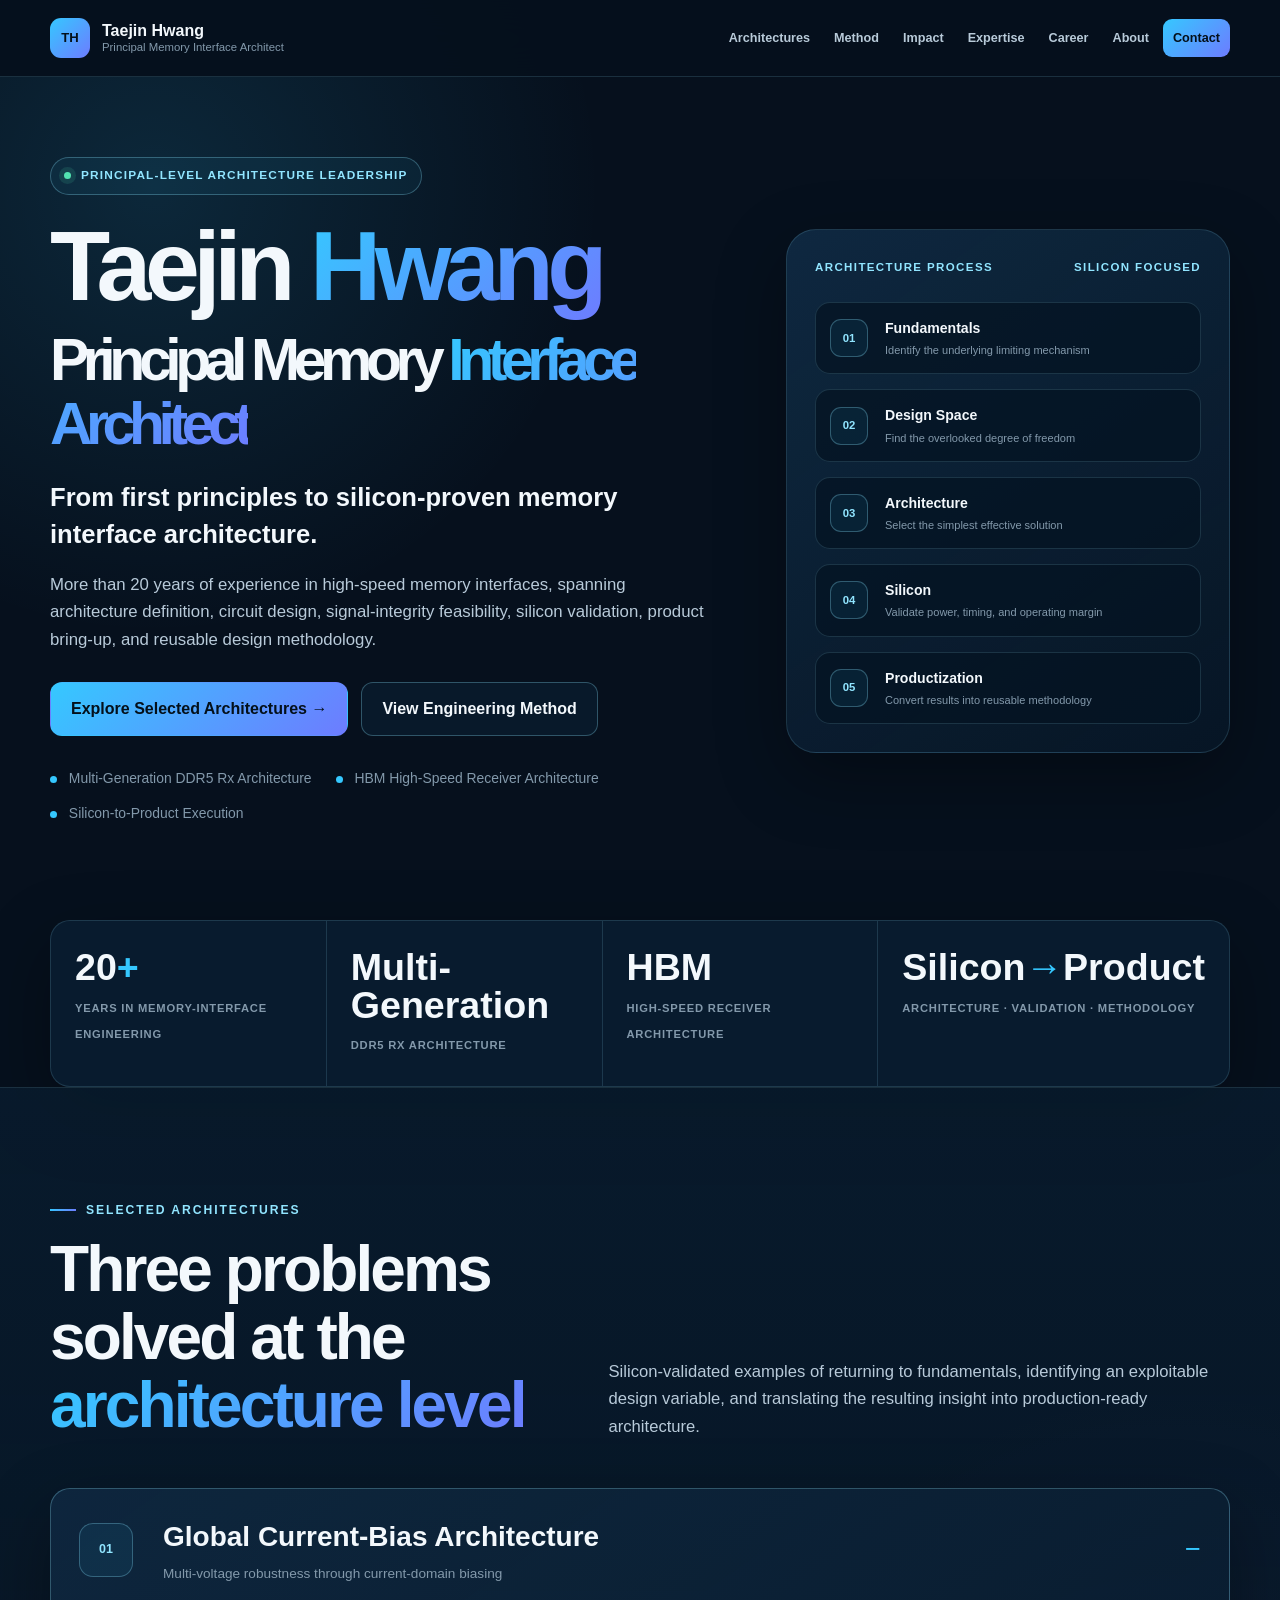
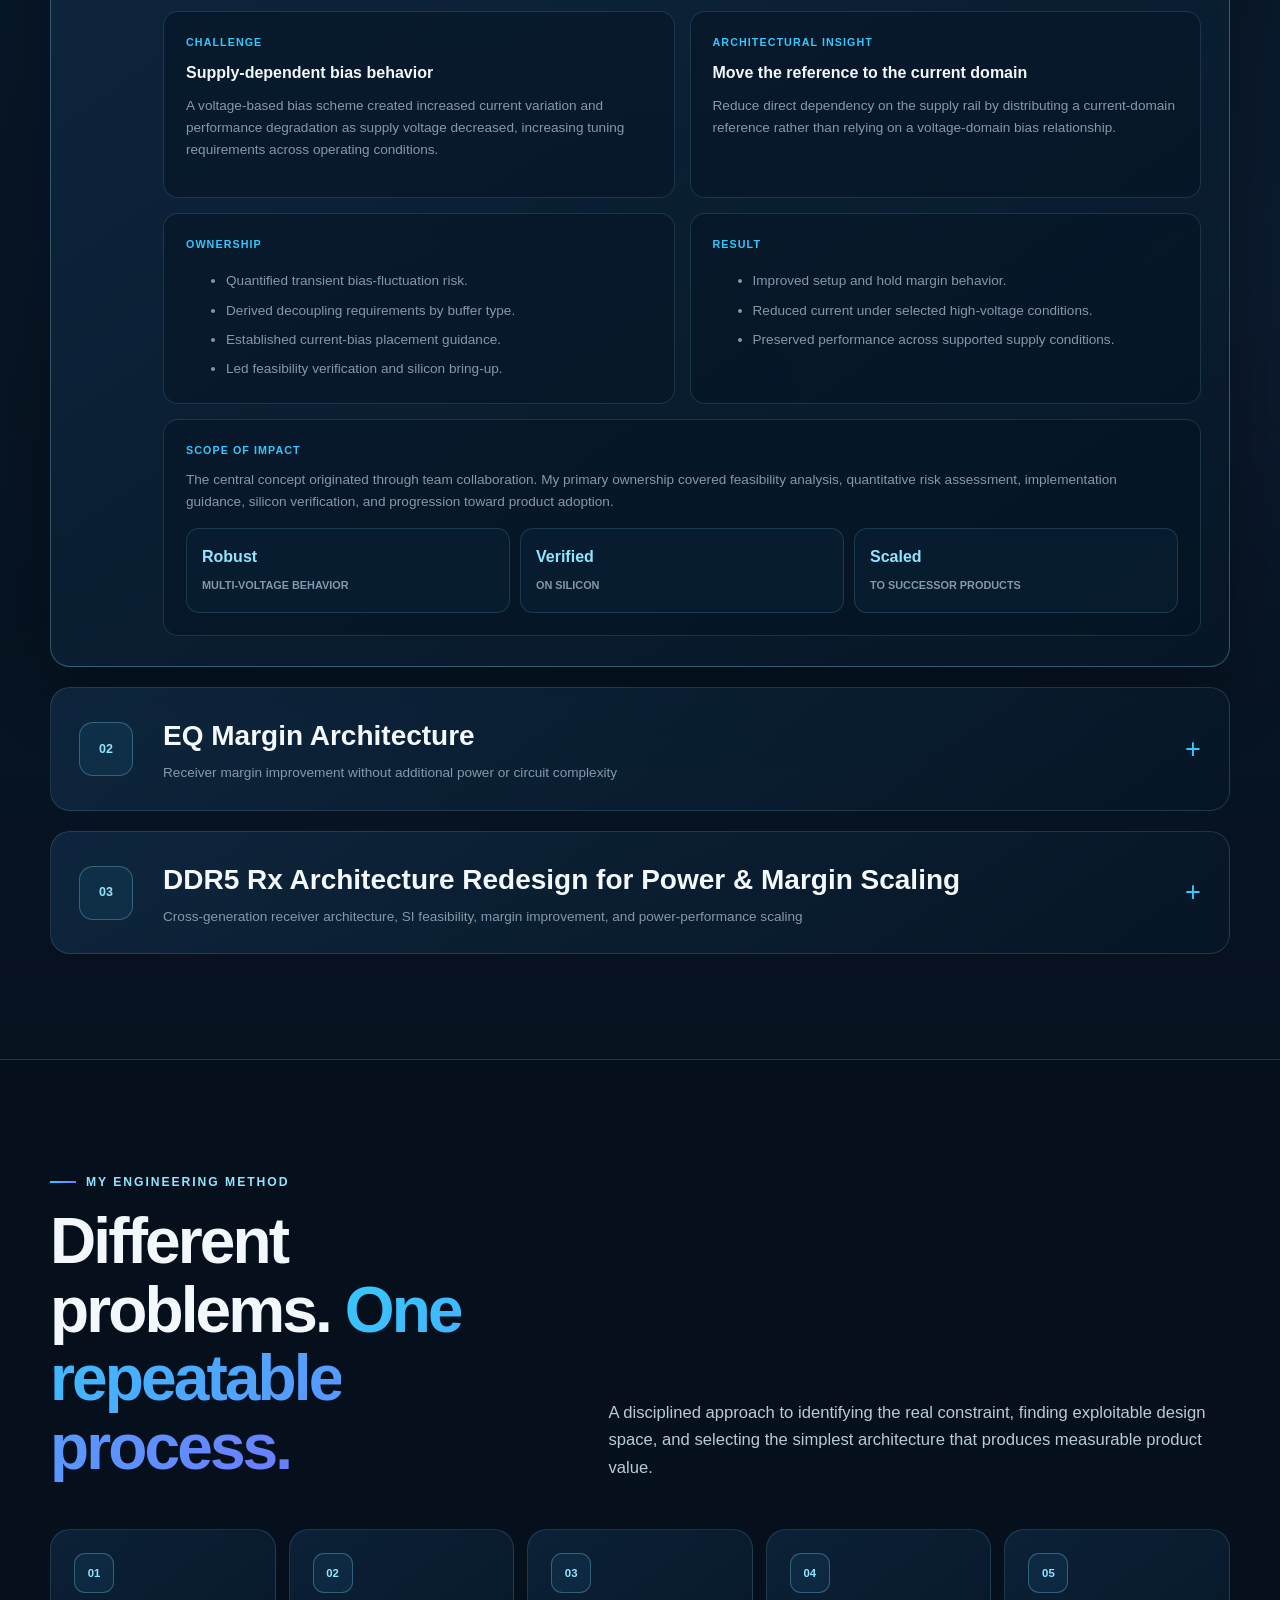
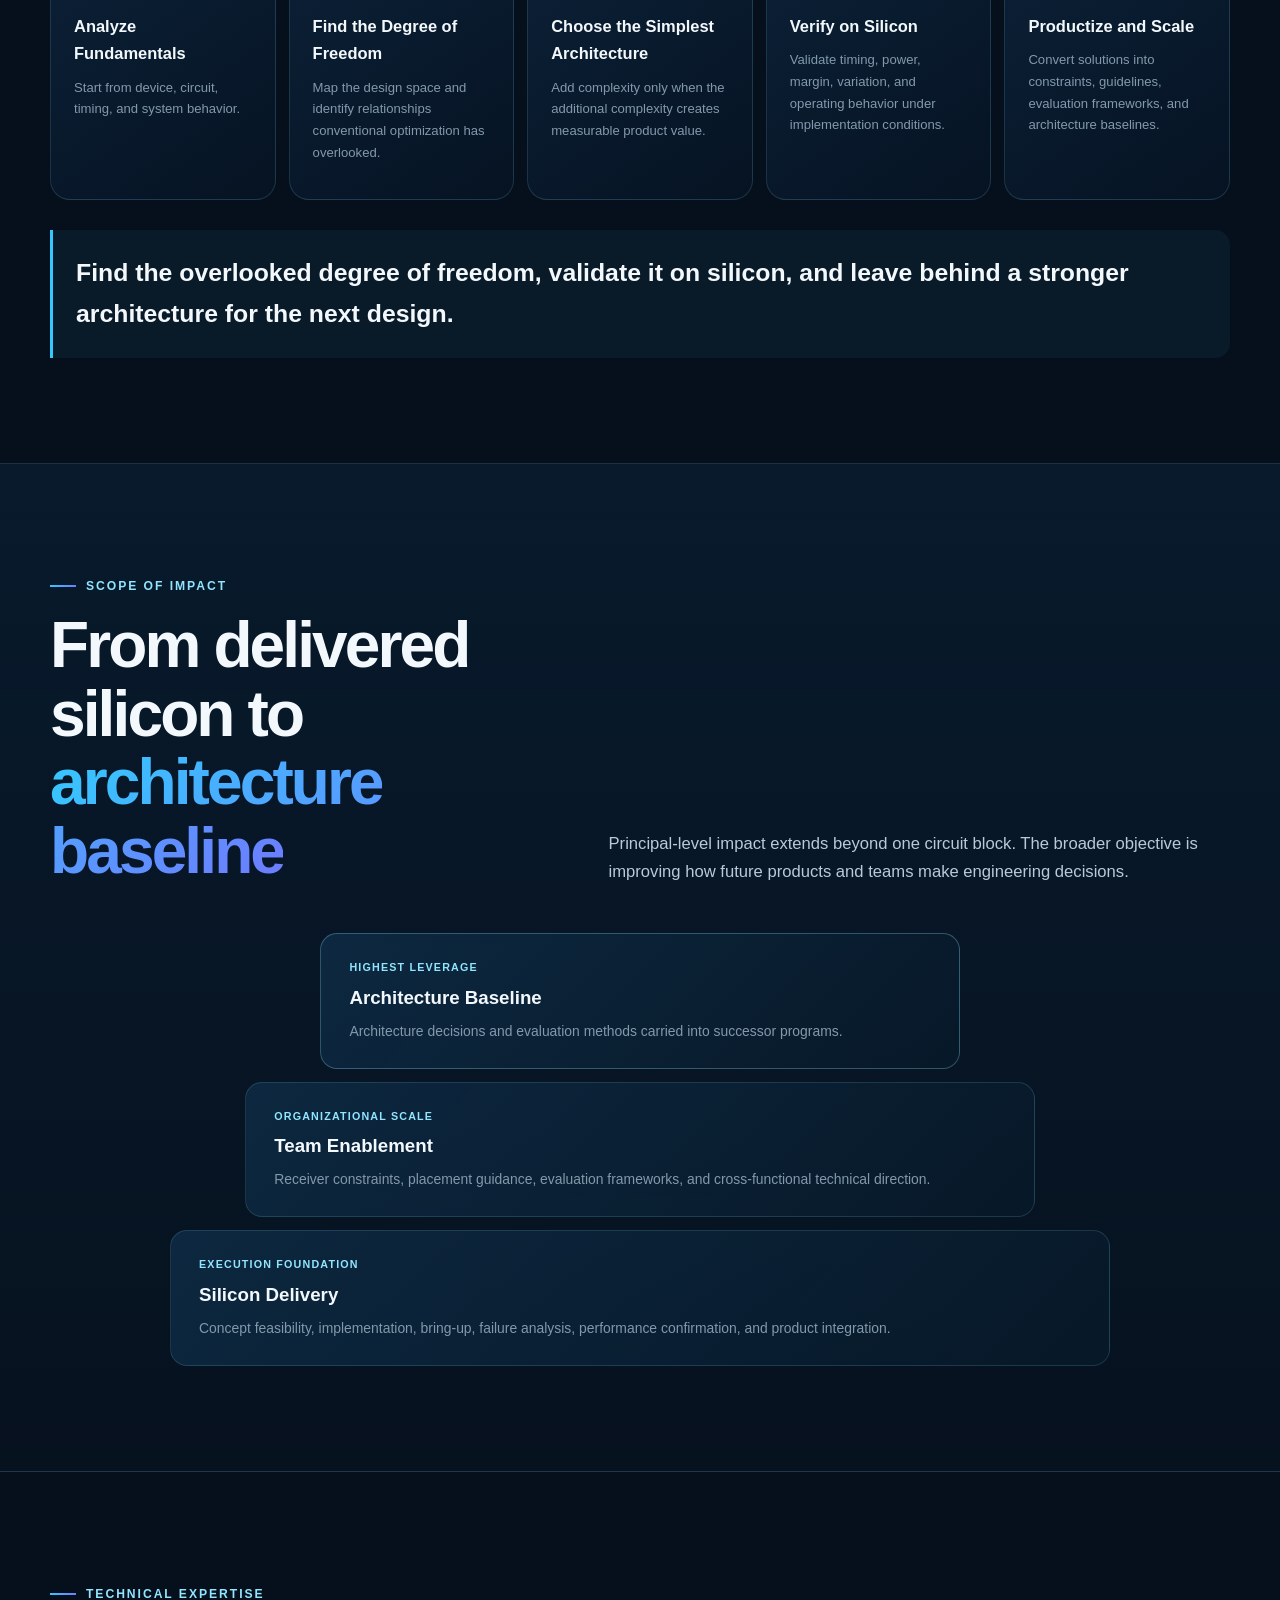
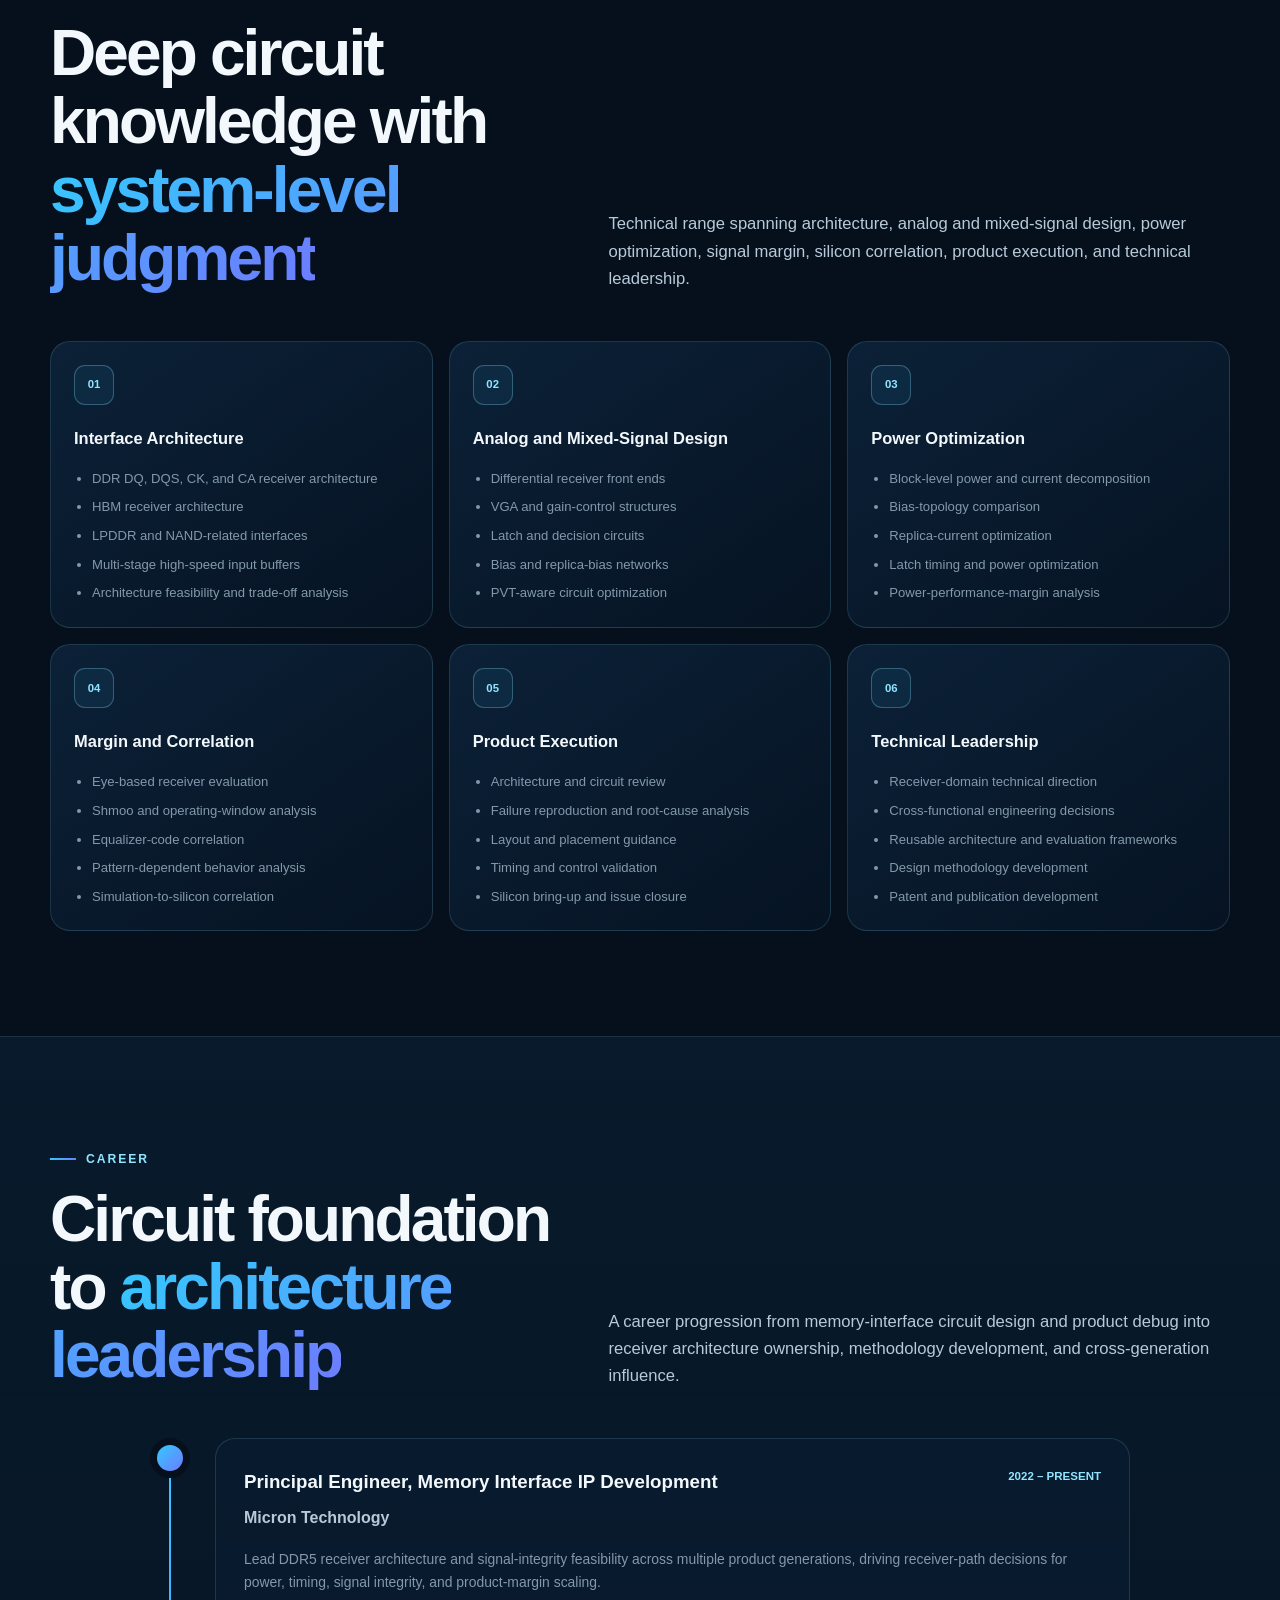
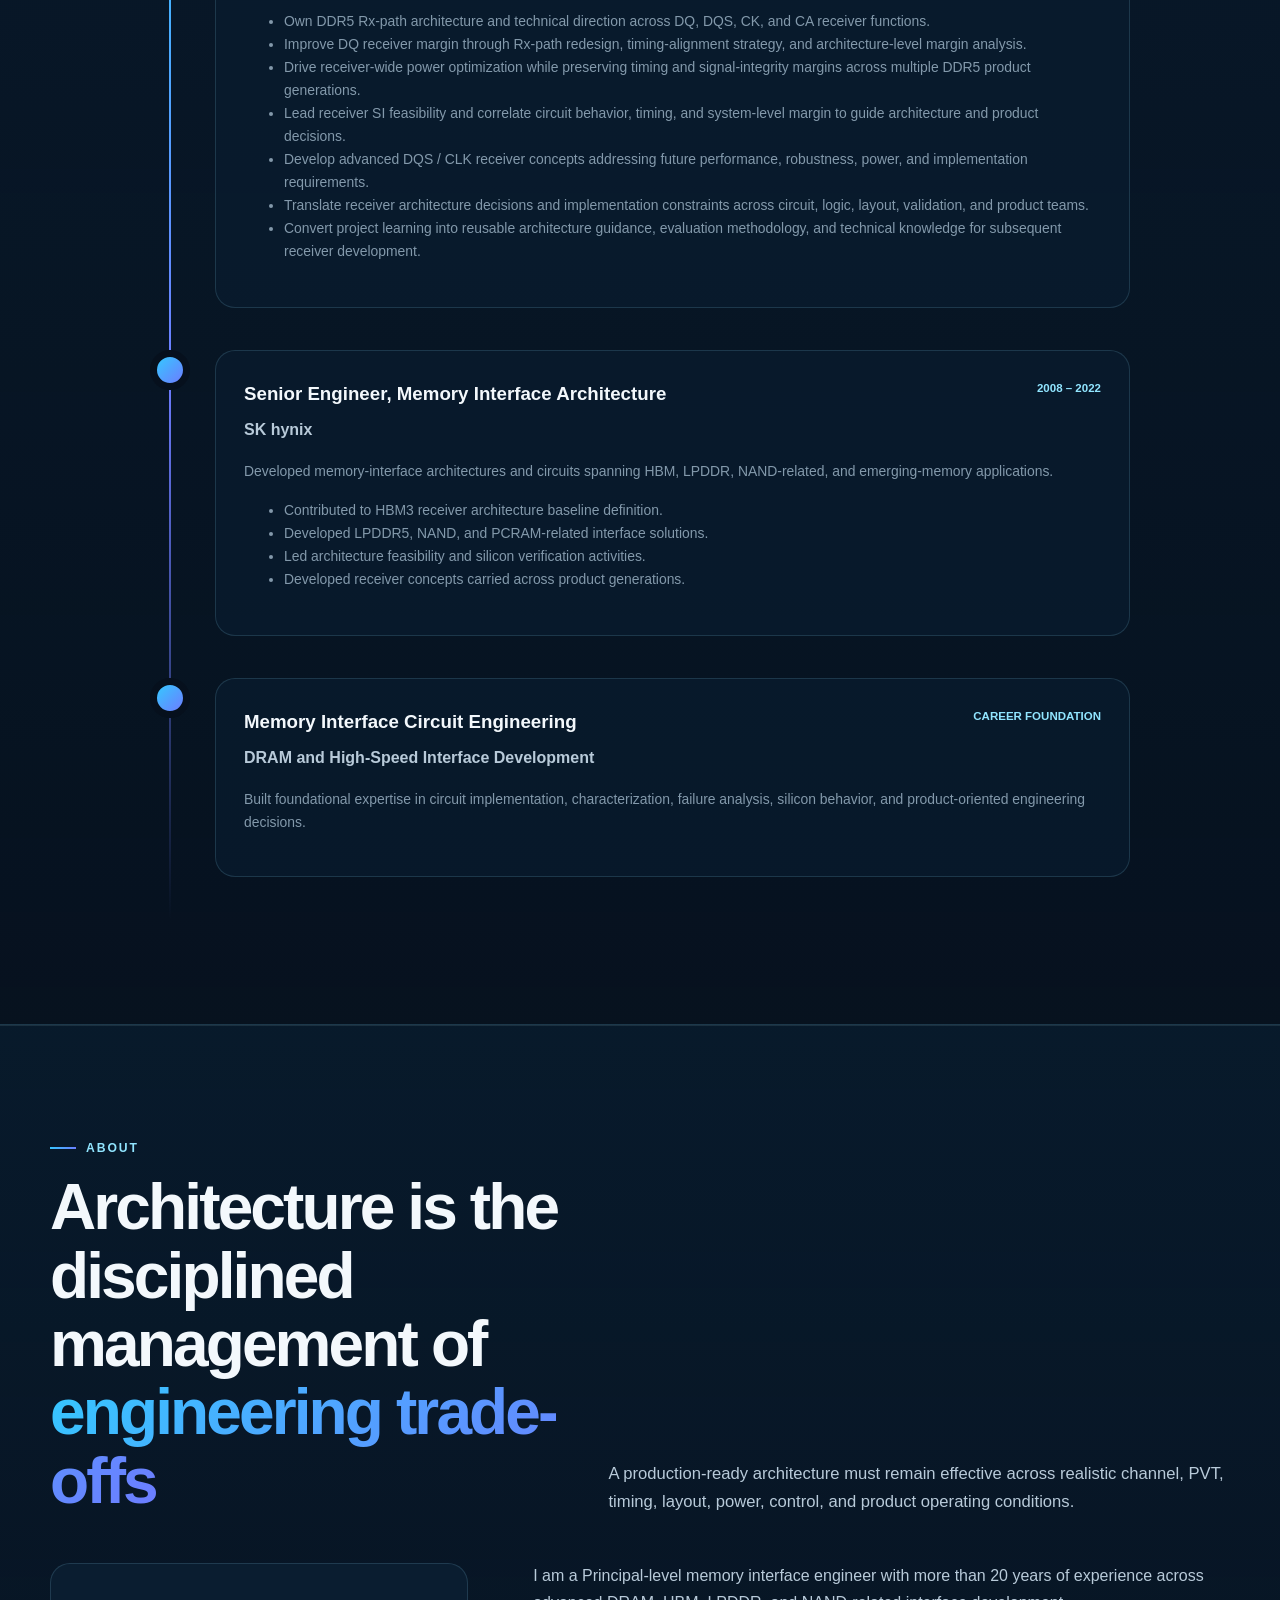
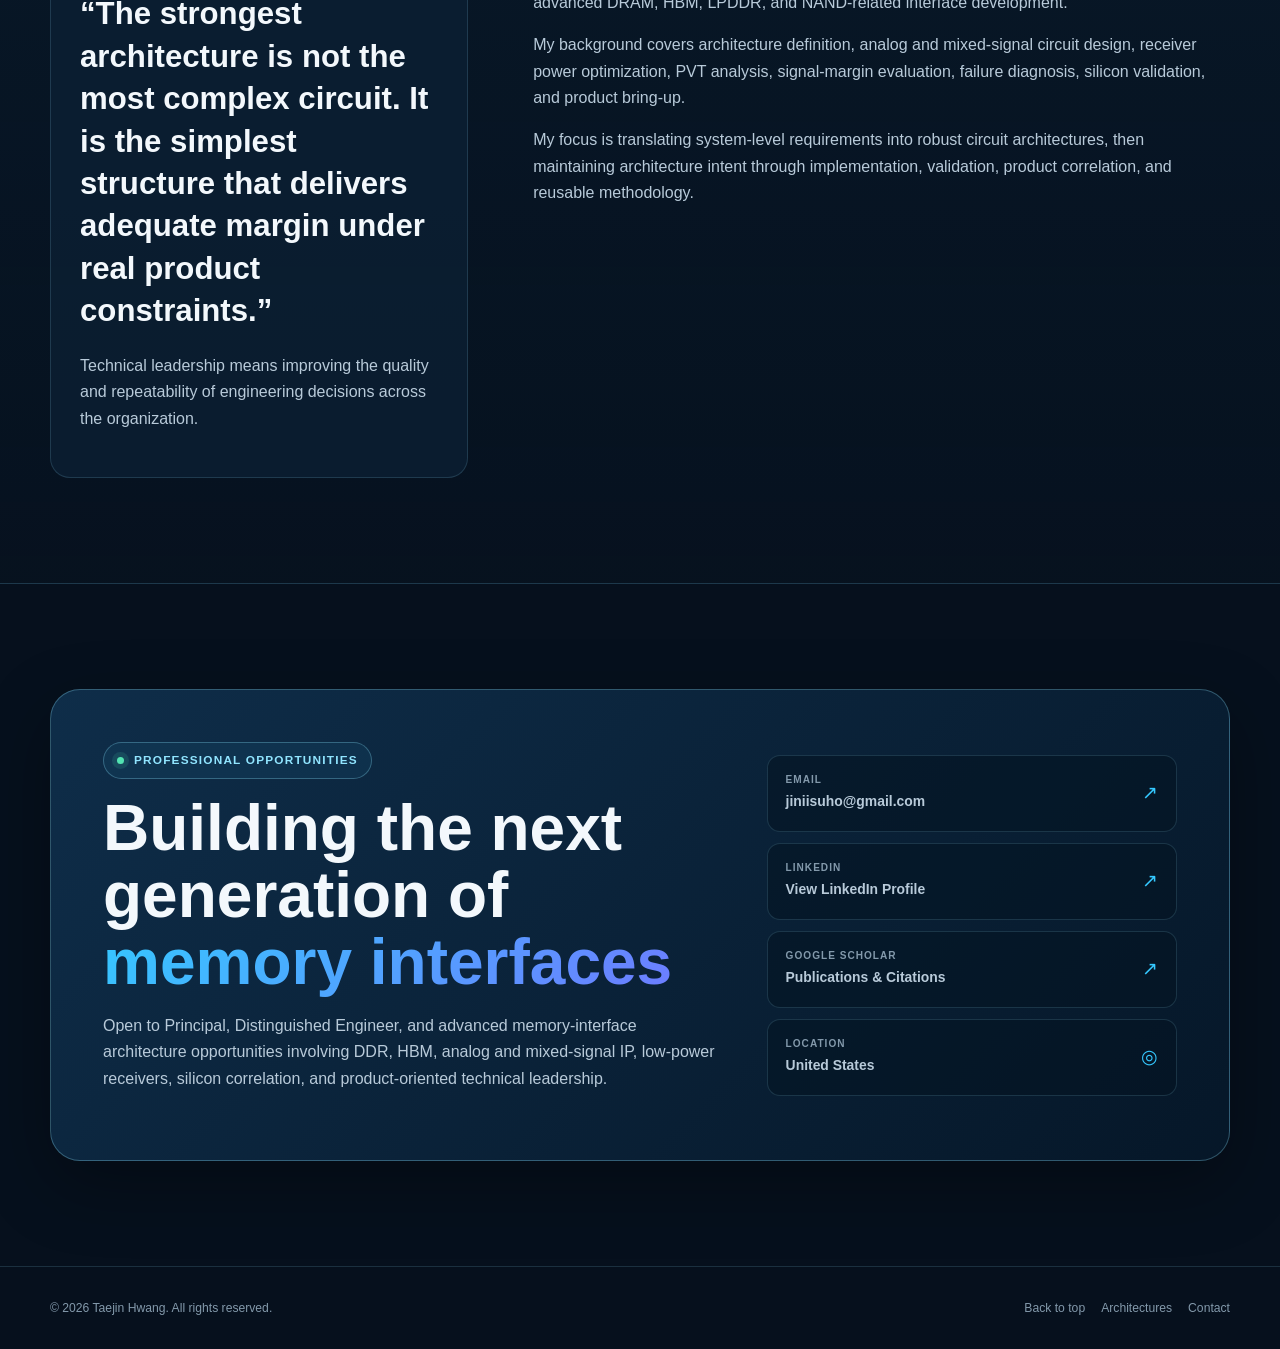
==== index.html @ a2a900ae "Add files via upload" ====
<!DOCTYPE html>
<html lang="en">
<head>
<meta charset="UTF-8">
<meta name="viewport"content="width=device-width, initial-scale=1.0">

<meta
name="description"
content="Taejin Hwang is a Principal Memory Interface Architect specializing in high-speed memory receiver architecture, low-power design, silicon validation, and productization."
>

<meta name="author"content="Taejin Hwang">
<meta name="theme-color"content="#06101d">

<title>Taejin Hwang | Principal Memory Interface Architect</title>

<style>

/* ==========================================================
   DESIGN SYSTEM
   ========================================================== */

:root {
--bg: #06101d;
--bg-alt: #091827;
--panel: #0c2034;

--text: #f3f8fc;
--soft: #b8cad9;
--muted: #8399ab;

--primary: #35c8ff;
--primary-light: #91e5ff;
--secondary: #6d7cff;
--success: #52e3b1;
--warning: #ffc66a;

--border: rgba(145,229,255,.15);
--border-strong: rgba(145,229,255,.29);

--gradient:
linear-gradient(
135deg,
var(--primary),
var(--secondary)
    );

--shadow:
0 24px 70px rgba(0,0,0,.32);

--max: 1180px;
--radius: 20px;
}

/* ==========================================================
   RESET
   ========================================================== */

* {
box-sizing: border-box;
}

html {
scroll-behavior: smooth;
scroll-padding-top: 100px;
}

body {
margin: 0;

color: var(--text);

background:
radial-gradient(
circle at 12% 2%,
rgba(53,200,255,.13),
transparent 28rem
    ),
radial-gradient(
circle at 92% 20%,
rgba(109,124,255,.11),
transparent 30rem
    ),
var(--bg);

font-family:
    Inter,
"Segoe UI",
    Roboto,
Helvetica,
Arial,
sans-serif;

line-height: 1.65;
}

a {
color: inherit;
text-decoration: none;
}

h1,
h2,
h3,
h4,
p {
margin-top: 0;
}

::selection {
color: #04101a;
background: var(--primary-light);
}

:focus-visible {
outline: 3px solid var(--primary-light);
outline-offset: 4px;
}

.container {
width: min(
calc(100% - 40px),
var(--max)
  );

margin-inline: auto;
}

/* ==========================================================
   COMMON SECTIONS
   ========================================================== */

.section {
padding: 105px 0;
}

.section-alt {
border-top: 1px solid var(--border);
border-bottom: 1px solid var(--border);

background:
linear-gradient(
180deg,
rgba(9,31,51,.65),
rgba(7,20,34,.40)
    );
}

.section-header {
display: grid;

grid-template-columns:
minmax(0,.9fr)
minmax(320px,1.1fr);

gap: 50px;
align-items: end;

margin-bottom: 48px;
}

.section-label {
display: inline-flex;
align-items: center;
gap: 10px;

margin-bottom: 15px;

color: var(--primary-light);

font-size: .76rem;
font-weight: 800;
letter-spacing: .16em;
text-transform: uppercase;
}

.section-label::before {
width: 26px;
height: 2px;

content: "";
background: var(--gradient);
}

.section-title {
margin-bottom: 0;

font-size:
clamp(2.1rem,5vw,4rem);

line-height: 1.07;
letter-spacing: -.045em;
}

.section-intro {
max-width: 680px;
margin: 0;

color: var(--soft);
font-size: 1.04rem;
}

.gradient-text {
color: transparent;

background: var(--gradient);
background-clip: text;
-webkit-background-clip: text;
}

/* ==========================================================
   HEADER
   ========================================================== */

.site-header {
position: sticky;
top: 0;
z-index: 1000;

border-bottom: 1px solid var(--border);

background:
rgba(6,16,29,.95);

backdrop-filter: blur(18px);
}

.nav {
display: flex;
align-items: center;
justify-content: space-between;

min-height: 76px;
gap: 25px;
}

.brand {
display: inline-flex;
align-items: center;
gap: 12px;

flex-shrink: 0;
}

.brand-mark {
display: grid;
place-items: center;

width: 40px;
height: 40px;

border-radius: 11px;

color: #04101a;
background: var(--gradient);

font-size: .82rem;
font-weight: 900;
}

.brand-copy {
display: grid;
line-height: 1.15;
}

.brand-name {
font-weight: 800;
}

.brand-role {
color: var(--muted);
font-size: .71rem;
}

.nav-links {
display: flex;
flex-wrap: wrap;
justify-content: flex-end;
gap: 4px;

margin: 0;
padding: 0;

list-style: none;
}

.nav-link {
display: inline-flex;

padding: 9px 10px;

border-radius: 9px;

color: var(--soft);

font-size: .79rem;
font-weight: 700;
}

.nav-link:hover {
color: var(--text);
background: rgba(53,200,255,.09);
}

.nav-link.contact {
color: #04101a;
background: var(--gradient);
}

/* ==========================================================
   HERO
   ========================================================== */

.hero {
min-height: calc(100vh - 76px);

display: flex;
align-items: center;

padding: 80px 0 95px;
}

.hero-grid {
display: grid;

grid-template-columns:
minmax(0,1.2fr)
minmax(340px,.8fr);

gap: 70px;
align-items: center;
}

.eyebrow {
display: inline-flex;
align-items: center;
gap: 10px;

padding: 8px 13px;

border: 1px solid var(--border-strong);
border-radius: 999px;

color: var(--primary-light);
background: rgba(53,200,255,.06);

font-size: .74rem;
font-weight: 800;
letter-spacing: .1em;
text-transform: uppercase;
}

.eyebrow::before {
width: 7px;
height: 7px;

border-radius: 50%;

content: "";
background: var(--success);

box-shadow:
0 0 0 5px rgba(82,227,177,.12);
}

.hero-title {
margin: 24px 0;

font-size:
clamp(3rem,7.7vw,6.5rem);

line-height: .97;
letter-spacing: -.065em;
}

.hero-role {
display: block;

margin-top: 14px;

font-size:
clamp(1.8rem,4.6vw,4.1rem);

line-height: 1.08;
}

.hero-tagline {
max-width: 760px;

margin-bottom: 17px;

font-size:
clamp(1.2rem,2.2vw,1.6rem);

font-weight: 800;
line-height: 1.45;
}

.hero-description {
max-width: 760px;

color: var(--soft);
font-size: 1.05rem;
}

.buttons {
display: flex;
flex-wrap: wrap;
gap: 13px;

margin-top: 28px;
}

.button {
display: inline-flex;
align-items: center;

min-height: 50px;
padding: 13px 20px;

border: 1px solid transparent;
border-radius: 12px;

font-weight: 800;
}

.button-primary {
color: #04101a;
background: var(--gradient);
}

.button-secondary {
border-color: var(--border-strong);
background: rgba(10,31,50,.65);
}

.hero-meta {
display: flex;
flex-wrap: wrap;
gap: 12px 24px;

margin-top: 31px;

color: var(--muted);
font-size: .87rem;
}

.hero-meta span::before {
display: inline-block;

width: 7px;
height: 7px;

margin-right: 8px;

border-radius: 50%;

content: "";
background: var(--primary);
}

/* ==========================================================
   ARCHITECTURE PROCESS
   ========================================================== */

.process-panel {
padding: 28px;

border: 1px solid var(--border);
border-radius: 30px;

background:
linear-gradient(
145deg,
rgba(16,43,68,.9),
rgba(7,23,39,.78)
    );

box-shadow: var(--shadow);
}

.process-title {
display: flex;
justify-content: space-between;

margin-bottom: 25px;

color: var(--primary-light);

font-size: .72rem;
font-weight: 800;
letter-spacing: .12em;
text-transform: uppercase;
}

.process-list {
display: grid;
gap: 15px;
}

.process-step {
display: grid;

grid-template-columns:
42px
1fr;

gap: 13px;
align-items: center;

padding: 14px;

border: 1px solid var(--border);
border-radius: 15px;

background:
rgba(5,20,34,.74);
}

.process-number {
display: grid;
place-items: center;

width: 38px;
height: 38px;

border: 1px solid var(--border-strong);
border-radius: 11px;

color: var(--primary-light);
background: rgba(53,200,255,.07);

font-size: .71rem;
font-weight: 900;
}

.process-step h3 {
margin-bottom: 1px;

font-size: .88rem;
}

.process-step p {
margin: 0;

color: var(--muted);
font-size: .69rem;
}

/* ==========================================================
   METRICS
   ========================================================== */

.metrics {
display: grid;
grid-template-columns: repeat(4,1fr);

border: 1px solid var(--border);
border-radius: var(--radius);

background: rgba(9,29,48,.93);

box-shadow: var(--shadow);

overflow: hidden;
}

.metric {
padding: 28px 24px;

border-right: 1px solid var(--border);
}

.metric:last-child {
border-right: 0;
}

.metric strong {
display: block;

margin-bottom: 7px;

font-size:
clamp(1.6rem,3vw,2.35rem);

line-height: 1;
}

.metric strong span {
color: var(--primary);
}

.metric small {
color: var(--muted);

font-size: .7rem;
font-weight: 800;
letter-spacing: .07em;
text-transform: uppercase;
}

/* ==========================================================
   ARCHITECTURE CASES
   ========================================================== */

.case-list {
display: grid;
gap: 20px;
}

.case {
border: 1px solid var(--border);
border-radius: var(--radius);

background:
linear-gradient(
145deg,
rgba(15,41,66,.84),
rgba(7,23,39,.8)
    );

overflow: hidden;
}

.case[open] {
border-color: var(--border-strong);
box-shadow: var(--shadow);
}

.case-summary {
display: grid;

grid-template-columns:
64px 1fr auto;

gap: 20px;
align-items: center;

padding: 25px 28px;

cursor: pointer;
list-style: none;
}

.case-summary::-webkit-details-marker {
display: none;
}

.case-summary::after {
content: "+";

color: var(--primary);
font-size: 1.7rem;
}

.case[open] .case-summary::after {
content: "−";
}

.case-number {
display: grid;
place-items: center;

width: 54px;
height: 54px;

border: 1px solid var(--border-strong);
border-radius: 14px;

color: var(--primary-light);
background: rgba(53,200,255,.07);

font-size: .78rem;
font-weight: 900;
}

.case-summary h3 {
margin-bottom: 3px;

font-size:
clamp(1.25rem,2.4vw,1.75rem);
}

.case-summary p {
margin: 0;

color: var(--muted);
font-size: .85rem;
}

.case-content {
padding:
0
28px
30px
112px;
}

.case-grid {
display: grid;
grid-template-columns: repeat(2,1fr);
gap: 15px;
}

.case-block {
padding: 22px;

border: 1px solid var(--border);
border-radius: 15px;

background:
rgba(5,20,34,.53);
}

.case-block.wide {
grid-column: 1 / -1;
}

.case-label {
display: block;

margin-bottom: 9px;

color: var(--primary);

font-size: .67rem;
font-weight: 900;
letter-spacing: .1em;
text-transform: uppercase;
}

.case-block h4 {
margin-bottom: 8px;
}

.case-block p,
.case-block li {
color: var(--muted);
font-size: .85rem;
}

.case-block ul {
display: grid;
gap: 7px;

margin-bottom: 0;
}

/* ==========================================================
   RESULTS
   ========================================================== */

.result-grid {
display: grid;
grid-template-columns: repeat(3,1fr);
gap: 10px;

margin-top: 15px;
}

.result {
padding: 15px;

border: 1px solid var(--border);
border-radius: 13px;

background:
rgba(10,32,52,.67);
}

.result strong {
display: block;

color: var(--primary-light);
}

.result span {
color: var(--muted);

font-size: .68rem;
font-weight: 750;
text-transform: uppercase;
}

/* ==========================================================
   METHOD / EXPERTISE
   ========================================================== */

.method-grid {
display: grid;
grid-template-columns: repeat(5,1fr);
gap: 13px;
}

.method-step,
.info-card {
padding: 23px;

border: 1px solid var(--border);
border-radius: var(--radius);

background:
linear-gradient(
145deg,
rgba(14,39,63,.76),
rgba(6,21,36,.76)
    );
}

.method-number,
.card-number {
display: grid;
place-items: center;

width: 40px;
height: 40px;

margin-bottom: 20px;

border: 1px solid var(--border-strong);
border-radius: 11px;

color: var(--primary-light);
background: rgba(53,200,255,.07);

font-size: .71rem;
font-weight: 900;
}

.method-step h3,
.info-card h3 {
margin-bottom: 9px;

font-size: 1.03rem;
}

.method-step p,
.info-card li {
color: var(--muted);
font-size: .82rem;
}

.method-quote {
margin-top: 30px;
padding: 23px;

border-left: 3px solid var(--primary);
border-radius: 0 15px 15px 0;

background: rgba(53,200,255,.055);

font-size:
clamp(1.15rem,2.4vw,1.55rem);

font-weight: 800;
}

.card-grid {
display: grid;
grid-template-columns: repeat(3,1fr);
gap: 16px;
}

.info-card ul {
display: grid;
gap: 7px;

margin-bottom: 0;
padding-left: 18px;
}

/* ==========================================================
   IMPACT
   ========================================================== */

.impact-pyramid {
display: grid;
gap: 13px;

max-width: 940px;
margin-inline: auto;
}

.impact-level {
width: 100%;

padding: 25px 28px;

border: 1px solid var(--border);
border-radius: 17px;

background:
linear-gradient(
135deg,
rgba(14,43,68,.87),
rgba(7,25,41,.83)
    );
}

.impact-level.top {
width: 68%;

margin-inline: auto;

border-color: var(--border-strong);
}

.impact-level.middle {
width: 84%;
margin-inline: auto;
}

.impact-label {
display: block;
margin-bottom: 6px;

color: var(--primary-light);

font-size: .67rem;
font-weight: 900;
letter-spacing: .11em;
text-transform: uppercase;
}

.impact-level h3 {
margin-bottom: 6px;
}

.impact-level p {
margin: 0;

color: var(--muted);
font-size: .87rem;
}

/* ==========================================================
   CAREER
   ========================================================== */

.timeline {
position: relative;

max-width: 980px;
margin-inline: auto;
}

.timeline::before {
position: absolute;
top: 0;
bottom: 0;
left: 19px;

width: 2px;

content: "";

background:
linear-gradient(
var(--primary),
var(--secondary),
transparent
    );
}

.timeline-item {
position: relative;

display: grid;

grid-template-columns:
40px 1fr;

gap: 25px;

padding-bottom: 42px;
}

.timeline-dot {
position: relative;
z-index: 2;

width: 40px;
height: 40px;

border: 7px solid var(--bg);
border-radius: 50%;

background: var(--gradient);
}

.timeline-card {
padding: 28px;

border: 1px solid var(--border);
border-radius: var(--radius);

background:
rgba(9,29,48,.67);
}

.timeline-heading {
display: flex;
justify-content: space-between;
flex-wrap: wrap;
gap: 15px;

margin-bottom: 7px;
}

.timeline-heading h3 {
margin: 0;
}

.timeline-period {
color: var(--primary-light);

font-size: .72rem;
font-weight: 850;
text-transform: uppercase;
}

.company {
margin-bottom: 17px;

color: var(--soft);
font-weight: 750;
}

.timeline-card p,
.timeline-card li {
color: var(--muted);
font-size: .87rem;
}

/* ==========================================================
   PUBLICATIONS
   ========================================================== */

.publication-grid {
display: grid;
grid-template-columns: repeat(2,1fr);
gap: 16px;
}

.publication-card {
display: flex;
flex-direction: column;

min-height: 280px;
padding: 27px;

border: 1px solid var(--border);
border-radius: var(--radius);

background:
linear-gradient(
145deg,
rgba(14,40,64,.76),
rgba(6,22,37,.75)
    );
}

.publication-type {
margin-bottom: 17px;

color: var(--primary-light);

font-size: .67rem;
font-weight: 900;
letter-spacing: .11em;
text-transform: uppercase;
}

.publication-card p {
color: var(--muted);
font-size: .85rem;
}

.tags {
display: flex;
flex-wrap: wrap;
gap: 7px;

margin-top: auto;
}

.tag {
padding: 6px 9px;

border: 1px solid var(--border);
border-radius: 999px;

color: var(--soft);

font-size: .65rem;
}

.verification-note {
margin-top: 22px;
padding: 17px;

border-left: 3px solid var(--warning);

color: var(--muted);
background: rgba(255,198,106,.05);

font-size: .8rem;
}

/* ==========================================================
   ABOUT / CONTACT
   ========================================================== */

.about-grid {
display: grid;

grid-template-columns:
minmax(300px,.75fr)
minmax(0,1.25fr);

gap: 65px;
}

.about-quote {
padding: 29px;

border: 1px solid var(--border);
border-radius: var(--radius);

background:
rgba(12,32,52,.8);
}

.about-quote blockquote {
margin:
0
0
20px;

font-size:
clamp(1.35rem,2.5vw,1.95rem);

font-weight: 850;
line-height: 1.36;
}

.about-quote p,
.about-copy p {
color: var(--soft);
}

.contact-panel {
display: grid;

grid-template-columns:
minmax(0,1.2fr)
minmax(300px,.8fr);

gap: 48px;

padding: 52px;

border: 1px solid var(--border-strong);
border-radius: 30px;

background:
linear-gradient(
135deg,
rgba(15,47,75,.96),
rgba(6,24,41,.96)
    );

box-shadow: var(--shadow);
}

.contact-panel h2 {
margin:
16px
0
18px;

font-size:
clamp(2.1rem,5vw,4.2rem);

line-height: 1.04;
}

.contact-panel p {
color: var(--soft);
}

.contact-actions {
display: grid;
align-content: center;
gap: 11px;
}

.contact-link {
display: flex;
align-items: center;
justify-content: space-between;

gap: 15px;

padding: 16px 18px;

border: 1px solid var(--border);
border-radius: 13px;

color: var(--soft);
background: rgba(5,20,34,.57);
}

.contact-link:hover {
border-color: var(--primary);
background: rgba(53,200,255,.08);
}

.contact-label {
display: block;

color: var(--muted);

font-size: .63rem;
font-weight: 850;
letter-spacing: .1em;
text-transform: uppercase;
}

.contact-value {
font-size: .87rem;
font-weight: 750;
}

.contact-arrow {
color: var(--primary);
font-size: 1.2rem;
}

/* ==========================================================
   FOOTER
   ========================================================== */

.site-footer {
padding: 31px 0;

border-top: 1px solid var(--border);
}

.footer-content {
display: flex;
justify-content: space-between;
gap: 22px;

color: var(--muted);
font-size: .76rem;
}

.footer-links {
display: flex;
flex-wrap: wrap;
gap: 16px;
}

.footer-links a:hover {
color: var(--primary);
}

/* ==========================================================
   RESPONSIVE
   ========================================================== */

@media (max-width: 1050px) {

.hero-grid,
.section-header,
.about-grid,
.contact-panel {
grid-template-columns: 1fr;
  }

.metrics {
grid-template-columns: repeat(2,1fr);
  }

.method-grid {
grid-template-columns: repeat(2,1fr);
  }

.card-grid {
grid-template-columns: repeat(2,1fr);
  }
}

@media (max-width: 900px) {

.nav {
align-items: flex-start;
flex-direction: column;

padding: 14px 0;
  }

.nav-links {
justify-content: flex-start;
  }

.site-header {
position: relative;
  }

.publication-grid {
grid-template-columns: 1fr;
  }

.case-content {
padding-left: 28px;
  }
}

@media (max-width: 650px) {

.container {
width:
calc(100% - 28px);
  }

.section {
padding: 78px 0;
  }

.hero {
min-height: auto;
padding: 60px 0;
  }

.hero-title {
font-size:
clamp(3rem,15vw,4.3rem);
  }

.brand-role {
display: none;
  }

.metrics,
.method-grid,
.card-grid,
.case-grid,
.result-grid {
grid-template-columns: 1fr;
  }

.metric {
border-right: 0;
border-bottom: 1px solid var(--border);
  }

.case-content,
.contact-panel {
padding: 21px;
  }

.case-summary {
grid-template-columns:
48px
1fr
auto;

gap: 13px;

padding: 20px;
  }

.impact-level,
.impact-level.top,
.impact-level.middle {
width: 100%;
  }

.footer-content {
flex-direction: column;
  }
}

</style>
</head>

<body id="top">

<!-- ========================================================
     HEADER
     ======================================================== -->

<header class="site-header">

<nav
class="nav container"
aria-label="Primary navigation"
>

<a
class="brand"
href="#top"
aria-label="Go to home"
>
<span class="brand-mark">TH</span>

<span class="brand-copy">
<span class="brand-name">
          Taejin Hwang
</span>

<span class="brand-role">
          Principal Memory Interface Architect
</span>
</span>
</a>

<ul class="nav-links">

<li>
<a class="nav-link"href="#architectures">
          Architectures
</a>
</li>

<li>
<a class="nav-link"href="#method">
          Method
</a>
</li>

<li>
<a class="nav-link"href="#impact">
          Impact
</a>
</li>

<li>
<a class="nav-link"href="#expertise">
          Expertise
</a>
</li>

<li>
<a class="nav-link"href="#career">
          Career
</a>
</li>

<!-- Publications navigation hidden until verified -->

<li hidden>
<a class="nav-link"href="#publications">
          Publications
</a>
</li>

<li>
<a class="nav-link"href="#about">
          About
</a>
</li>

<li>
<a
class="nav-link contact"
href="#contact"
>
          Contact
</a>
</li>

</ul>

</nav>

</header>

<main>

<!-- ========================================================
     HERO
     ======================================================== -->

<section class="hero">

<div class="container hero-grid">

<div>

<span class="eyebrow">
        Principal-Level Architecture Leadership
</span>

<h1 class="hero-title">

        Taejin

<span class="gradient-text">
          Hwang
</span>

<span class="hero-role">

          Principal Memory

<span class="gradient-text">
            Interface Architect
</span>

</span>

</h1>

<p class="hero-tagline">
        From first principles to silicon-proven
        memory interface architecture.
</p>

<p class="hero-description">
        More than 20 years of experience in high-speed memory
        interfaces, spanning architecture definition, circuit
        design, signal-integrity feasibility, silicon validation,
        product bring-up, and reusable design methodology.
</p>

<div class="buttons">

<a
class="button button-primary"
href="#architectures"
>
          Explore Selected Architectures →
</a>

<a
class="button button-secondary"
href="#method"
>
          View Engineering Method
</a>

</div>

<div class="hero-meta">

<span>
          Multi-Generation DDR5 Rx Architecture
</span>

<span>
          HBM High-Speed Receiver Architecture
</span>

<span>
          Silicon-to-Product Execution
</span>

</div>

</div>

<aside
class="process-panel"
aria-label="Architecture development process"
>

<div class="process-title">

<span>
          Architecture Process
</span>

<span>
          Silicon Focused
</span>

</div>

<div class="process-list">

<div class="process-step">

<span class="process-number">
            01
</span>

<div>
<h3>
              Fundamentals
</h3>

<p>
              Identify the underlying limiting mechanism
</p>
</div>

</div>

<div class="process-step">

<span class="process-number">
            02
</span>

<div>
<h3>
              Design Space
</h3>

<p>
              Find the overlooked degree of freedom
</p>
</div>

</div>

<div class="process-step">

<span class="process-number">
            03
</span>

<div>
<h3>
              Architecture
</h3>

<p>
              Select the simplest effective solution
</p>
</div>

</div>

<div class="process-step">

<span class="process-number">
            04
</span>

<div>
<h3>
              Silicon
</h3>

<p>
              Validate power, timing, and operating margin
</p>
</div>

</div>

<div class="process-step">

<span class="process-number">
            05
</span>

<div>
<h3>
              Productization
</h3>

<p>
              Convert results into reusable methodology
</p>
</div>

</div>

</div>

</aside>

</div>

</section>

<!-- ========================================================
     EXECUTIVE METRICS
     ======================================================== -->

<section
class="container"
aria-label="Career highlights"
>

<div class="metrics">

<div class="metric">

<strong>
        20<span>+</span>
</strong>

<small>
        Years in Memory-Interface Engineering
</small>

</div>

<div class="metric">

<strong>
        Multi-Generation
</strong>

<small>
        DDR5 Rx Architecture
</small>

</div>

<div class="metric">

<strong>
        HBM
</strong>

<small>
        High-Speed Receiver Architecture
</small>

</div>

<div class="metric">

<strong>
        Silicon<span>→</span>Product
</strong>

<small>
        Architecture · Validation · Methodology
</small>

</div>

</div>

</section>

<!-- ========================================================
     ARCHITECTURES
     ======================================================== -->

<section
class="section section-alt"
id="architectures"
>

<div class="container">

<header class="section-header">

<div>

<span class="section-label">
      Selected Architectures
</span>

<h2 class="section-title">

      Three problems solved at the

<span class="gradient-text">
        architecture level
</span>

</h2>

</div>

<p class="section-intro">
    Silicon-validated examples of returning to fundamentals,
    identifying an exploitable design variable, and translating
    the resulting insight into production-ready architecture.
</p>

</header>

<div class="case-list">

<!-- CASE 01 -->

<details class="case" open>

<summary class="case-summary">

<span class="case-number">
    01
</span>

<span>
<h3>
      Global Current-Bias Architecture
</h3>

<p>
      Multi-voltage robustness through
      current-domain biasing
</p>
</span>

</summary>

<div class="case-content">

<div class="case-grid">

<div class="case-block">

<span class="case-label">
    Challenge
</span>

<h4>
    Supply-dependent bias behavior
</h4>

<p>
    A voltage-based bias scheme created increased current
    variation and performance degradation as supply voltage
    decreased, increasing tuning requirements across operating
    conditions.
</p>

</div>

<div class="case-block">

<span class="case-label">
    Architectural Insight
</span>

<h4>
    Move the reference to the current domain
</h4>

<p>
    Reduce direct dependency on the supply rail by distributing
    a current-domain reference rather than relying on a
    voltage-domain bias relationship.
</p>

</div>

<div class="case-block">

<span class="case-label">
    Ownership
</span>

<ul>
<li>Quantified transient bias-fluctuation risk.</li>

<li>
      Derived decoupling requirements by buffer type.
</li>

<li>
      Established current-bias placement guidance.
</li>

<li>
      Led feasibility verification and silicon bring-up.
</li>
</ul>

</div>

<div class="case-block">

<span class="case-label">
    Result
</span>

<ul>
<li>
      Improved setup and hold margin behavior.
</li>

<li>
      Reduced current under selected high-voltage conditions.
</li>

<li>
      Preserved performance across supported supply conditions.
</li>
</ul>

</div>

<div class="case-block wide">

<span class="case-label">
    Scope of Impact
</span>

<p>
    The central concept originated through team collaboration.
    My primary ownership covered feasibility analysis,
    quantitative risk assessment, implementation guidance,
    silicon verification, and progression toward product
    adoption.
</p>

<div class="result-grid">

<div class="result">
<strong>Robust</strong>
<span>Multi-Voltage Behavior</span>
</div>

<div class="result">
<strong>Verified</strong>
<span>On Silicon</span>
</div>

<div class="result">
<strong>Scaled</strong>
<span>To Successor Products</span>
</div>

</div>

</div>

</div>
</div>

</details>

<!-- CASE 02 -->

<details class="case">

<summary class="case-summary">

<span class="case-number">
    02
</span>

<span>

<h3>
      EQ Margin Architecture
</h3>

<p>
      Receiver margin improvement without
      additional power or circuit complexity
</p>

</span>

</summary>

<div class="case-content">

<div class="case-grid">

<div class="case-block">

<span class="case-label">
    Challenge
</span>

<h4>
    Conventional fixes created another problem
</h4>

<p>
    Increasing bias current would raise power while adding
    circuit blocks or control logic would increase
    implementation complexity.
</p>

</div>

<div class="case-block">

<span class="case-label">
    Architectural Insight
</span>

<h4>
    Treat the gain-current trade-off as a design lever
</h4>

<p>
    Mapping gain, current, and margin relationships exposed a
    design variable that could be exploited through equalization
    instead of additional hardware.
</p>

</div>

<div class="case-block wide">

<span class="case-label">
    First-Principles Approach
</span>

<ul>
<li>
      Analyzed fundamental receiver operation.
</li>

<li>
      Mapped gain, current, and voltage-margin
      interdependencies.
</li>

<li>
      Identified an exploitable degree of freedom.
</li>

<li>
      Developed a minimum-complexity compensation concept.
</li>

<li>
      Validated the concept during silicon bring-up.
</li>
</ul>

</div>

<div class="case-block wide">

<span class="case-label">
    Result
</span>

<div class="result-grid">

<div class="result">
<strong>Improved</strong>
<span>Voltage Margin</span>
</div>

<div class="result">
<strong>Zero</strong>
<span>Additional Bias Current</span>
</div>

<div class="result">
<strong>Zero</strong>
<span>New Circuit Blocks</span>
</div>

</div>

</div>

</div>
</div>

</details>

<!-- ========================================================
     CASE 03
     DDR5 RX ARCHITECTURE REDESIGN
     ======================================================== -->

<details class="case">

<summary class="case-summary">

<span class="case-number">
      03
</span>

<span>

<h3>
        DDR5 Rx Architecture Redesign
        for Power &amp; Margin Scaling
</h3>

<p>
        Cross-generation receiver architecture,
        SI feasibility, margin improvement,
        and power-performance scaling
</p>

</span>

</summary>

<div class="case-content">

<div class="case-grid">

<div class="case-block">

<span class="case-label">
          Challenge
</span>

<h4>
          Scaling performance without sacrificing
          power or receiver margin
</h4>

<p>
          Successive DDR5 product generations required receiver
          architectures capable of supporting higher-performance
          targets while preserving timing behavior, signal-integrity
          feasibility, power efficiency, and product operating margin.
</p>

</div>

<div class="case-block">

<span class="case-label">
          Architecture Ownership
</span>

<h4>
          Cross-generation DDR5 Rx-path architecture
</h4>

<p>
          Led receiver-path architecture and feasibility evaluation
          across multiple DDR5 product generations, connecting circuit
          behavior with timing, signal integrity, operating margin,
          and implementation constraints.
</p>

</div>

<div class="case-block">

<span class="case-label">
          Margin Scaling
</span>

<h4>
          DQ receiver-margin improvement
</h4>

<p>
          Improved DQ receiver margin through Rx-path redesign
          and timing-alignment strategy, addressing architecture-level
          interactions among circuit response, timing behavior,
          and system margin.
</p>

</div>

<div class="case-block">

<span class="case-label">
          Power Scaling
</span>

<h4>
          Receiver-wide power optimization
</h4>

<p>
          Drove receiver-wide power optimization while preserving
          timing, signal-integrity, and operating margins across
          multiple DDR5 product generations.
</p>

</div>

<div class="case-block wide">

<span class="case-label">
          SI Feasibility &amp; Product Correlation
</span>

<h4>
          Connecting circuit behavior to product margin
</h4>

<p>
          Led receiver SI feasibility and correlated circuit response,
          timing behavior, and system-level margin to guide architecture
          decisions, implementation priorities, and product issue
          resolution.
</p>

</div>

<div class="case-block wide">

<span class="case-label">
          Next-Generation Architecture
</span>

<h4>
          DQS / CLK receiver concepts
</h4>

<p>
          Developed next-generation DQS / CLK receiver concepts
          addressing future speed, robustness, power, and
          implementation requirements.
</p>

</div>

<div class="case-block wide">

<span class="case-label">
          Result
</span>

<div class="result-grid">

<div class="result">

<strong>
              Improved
</strong>

<span>
              DQ Receiver Margin
</span>

</div>

<div class="result">

<strong>
              Reduced
</strong>

<span>
              Receiver Power
</span>

</div>

<div class="result">

<strong>
              Preserved
</strong>

<span>
              Timing &amp; SI Margins
</span>

</div>

</div>

</div>

<div class="case-block wide">

<span class="case-label">
          Scope of Impact
</span>

<p>
          Extended individual receiver improvements into
          cross-generation architecture decisions, feasibility
          methodology, implementation guidance, and reusable
          technical direction for subsequent receiver development.
</p>

</div>

</div>

</div>

</details>

</div>
</div>
</section>

<!-- ========================================================
     METHOD
     ======================================================== -->

<section
class="section"
id="method"
>

<div class="container">

<header class="section-header">

<div>

<span class="section-label">
    My Engineering Method
</span>

<h2 class="section-title">

    Different problems.

<span class="gradient-text">
      One repeatable process.
</span>

</h2>

</div>

<p class="section-intro">
  A disciplined approach to identifying the real constraint,
  finding exploitable design space, and selecting the simplest
  architecture that produces measurable product value.
</p>

</header>

<div class="method-grid">

<article class="method-step">

<span class="method-number">
    01
</span>

<h3>
    Analyze Fundamentals
</h3>

<p>
    Start from device, circuit, timing, and system behavior.
</p>

</article>

<article class="method-step">

<span class="method-number">
    02
</span>

<h3>
    Find the Degree of Freedom
</h3>

<p>
    Map the design space and identify relationships conventional
    optimization has overlooked.
</p>

</article>

<article class="method-step">

<span class="method-number">
    03
</span>

<h3>
    Choose the Simplest Architecture
</h3>

<p>
    Add complexity only when the additional complexity creates
    measurable product value.
</p>

</article>

<article class="method-step">

<span class="method-number">
    04
</span>

<h3>
    Verify on Silicon
</h3>

<p>
    Validate timing, power, margin, variation, and operating
    behavior under implementation conditions.
</p>

</article>

<article class="method-step">

<span class="method-number">
    05
</span>

<h3>
    Productize and Scale
</h3>

<p>
    Convert solutions into constraints, guidelines, evaluation
    frameworks, and architecture baselines.
</p>

</article>

</div>

<div class="method-quote">
  Find the overlooked degree of freedom, validate it on silicon,
  and leave behind a stronger architecture for the next design.
</div>

</div>

</section>

<!-- ========================================================
     IMPACT
     ======================================================== -->

<section
class="section section-alt"
id="impact"
>

<div class="container">

<header class="section-header">

<div>

<span class="section-label">
    Scope of Impact
</span>

<h2 class="section-title">

    From delivered silicon to

<span class="gradient-text">
      architecture baseline
</span>

</h2>

</div>

<p class="section-intro">
  Principal-level impact extends beyond one circuit block.
  The broader objective is improving how future products
  and teams make engineering decisions.
</p>

</header>

<div class="impact-pyramid">

<article class="impact-level top">

<span class="impact-label">
    Highest Leverage
</span>

<h3>
    Architecture Baseline
</h3>

<p>
    Architecture decisions and evaluation methods carried
    into successor programs.
</p>

</article>

<article class="impact-level middle">

<span class="impact-label">
    Organizational Scale
</span>

<h3>
    Team Enablement
</h3>

<p>
    Receiver constraints, placement guidance, evaluation
    frameworks, and cross-functional technical direction.
</p>

</article>

<article class="impact-level">

<span class="impact-label">
    Execution Foundation
</span>

<h3>
    Silicon Delivery
</h3>

<p>
    Concept feasibility, implementation, bring-up,
    failure analysis, performance confirmation,
    and product integration.
</p>

</article>

</div>

</div>

</section>

<!-- ========================================================
     TECHNICAL EXPERTISE
     ======================================================== -->

<section
class="section"
id="expertise"
>

<div class="container">

<header class="section-header">

<div>

<span class="section-label">
    Technical Expertise
</span>

<h2 class="section-title">

    Deep circuit knowledge with

<span class="gradient-text">
      system-level judgment
</span>

</h2>

</div>

<p class="section-intro">
  Technical range spanning architecture, analog and
  mixed-signal design, power optimization, signal margin,
  silicon correlation, product execution, and technical
  leadership.
</p>

</header>

<div class="card-grid">

<article class="info-card">

<span class="card-number">
    01
</span>

<h3>
    Interface Architecture
</h3>

<ul>
<li>
      DDR DQ, DQS, CK, and CA receiver architecture
</li>

<li>
      HBM receiver architecture
</li>

<li>
      LPDDR and NAND-related interfaces
</li>

<li>
      Multi-stage high-speed input buffers
</li>

<li>
      Architecture feasibility and trade-off analysis
</li>
</ul>

</article>

<article class="info-card">

<span class="card-number">
    02
</span>

<h3>
    Analog and Mixed-Signal Design
</h3>

<ul>
<li>Differential receiver front ends</li>
<li>VGA and gain-control structures</li>
<li>Latch and decision circuits</li>
<li>Bias and replica-bias networks</li>
<li>PVT-aware circuit optimization</li>
</ul>

</article>

<article class="info-card">

<span class="card-number">
    03
</span>

<h3>
    Power Optimization
</h3>

<ul>
<li>
      Block-level power and current decomposition
</li>

<li>
      Bias-topology comparison
</li>

<li>
      Replica-current optimization
</li>

<li>
      Latch timing and power optimization
</li>

<li>
      Power-performance-margin analysis
</li>
</ul>

</article>

<article class="info-card">

<span class="card-number">
    04
</span>

<h3>
    Margin and Correlation
</h3>

<ul>
<li>Eye-based receiver evaluation</li>

<li>
      Shmoo and operating-window analysis
</li>

<li>
      Equalizer-code correlation
</li>

<li>
      Pattern-dependent behavior analysis
</li>

<li>
      Simulation-to-silicon correlation
</li>
</ul>

</article>

<article class="info-card">

<span class="card-number">
    05
</span>

<h3>
    Product Execution
</h3>

<ul>
<li>Architecture and circuit review</li>

<li>
      Failure reproduction and root-cause analysis
</li>

<li>
      Layout and placement guidance
</li>

<li>
      Timing and control validation
</li>

<li>
      Silicon bring-up and issue closure
</li>
</ul>

</article>

<article class="info-card">

<span class="card-number">
    06
</span>

<h3>
    Technical Leadership
</h3>

<ul>
<li>
      Receiver-domain technical direction
</li>

<li>
      Cross-functional engineering decisions
</li>

<li>
      Reusable architecture and evaluation frameworks
</li>

<li>
      Design methodology development
</li>

<li>
      Patent and publication development
</li>
</ul>

</article>

</div>

</div>

</section>

<!-- ========================================================
     CAREER
     ======================================================== -->

<section
class="section section-alt"
id="career"
>

<div class="container">

<header class="section-header">

<div>

<span class="section-label">
    Career
</span>

<h2 class="section-title">

    Circuit foundation to

<span class="gradient-text">
      architecture leadership
</span>

</h2>

</div>

<p class="section-intro">
  A career progression from memory-interface circuit design
  and product debug into receiver architecture ownership,
  methodology development, and cross-generation influence.
</p>

</header>

<div class="timeline">

<!-- ========================================================
     MICRON TECHNOLOGY
     ======================================================== -->

<article class="timeline-item">

<span
class="timeline-dot"
aria-hidden="true"
></span>

<div class="timeline-card">

<div class="timeline-heading">

<h3>
        Principal Engineer,
        Memory Interface IP Development
</h3>

<span class="timeline-period">
        2022 – Present
</span>

</div>

<div class="company">
      Micron Technology
</div>

<p>
      Lead DDR5 receiver architecture and signal-integrity
      feasibility across multiple product generations, driving
      receiver-path decisions for power, timing, signal integrity,
      and product-margin scaling.
</p>

<ul>

<li>
        Own DDR5 Rx-path architecture and technical direction
        across DQ, DQS, CK, and CA receiver functions.
</li>

<li>
        Improve DQ receiver margin through Rx-path redesign,
        timing-alignment strategy, and architecture-level
        margin analysis.
</li>

<li>
        Drive receiver-wide power optimization while preserving
        timing and signal-integrity margins across multiple
        DDR5 product generations.
</li>

<li>
        Lead receiver SI feasibility and correlate circuit
        behavior, timing, and system-level margin to guide
        architecture and product decisions.
</li>

<li>
        Develop advanced DQS / CLK receiver concepts addressing
        future performance, robustness, power, and implementation
        requirements.
</li>

<li>
        Translate receiver architecture decisions and implementation
        constraints across circuit, logic, layout, validation,
        and product teams.
</li>

<li>
        Convert project learning into reusable architecture
        guidance, evaluation methodology, and technical
        knowledge for subsequent receiver development.
</li>

</ul>

</div>

</article>

<article class="timeline-item">

<span class="timeline-dot"></span>

<div class="timeline-card">

<div class="timeline-heading">

<h3>
        Senior Engineer,
        Memory Interface Architecture
</h3>

<span class="timeline-period">
        2008 – 2022
</span>

</div>

<div class="company">
      SK hynix
</div>

<p>
      Developed memory-interface architectures and circuits
      spanning HBM, LPDDR, NAND-related, and emerging-memory
      applications.
</p>

<ul>
<li>
        Contributed to HBM3 receiver architecture baseline
        definition.
</li>

<li>
        Developed LPDDR5, NAND, and PCRAM-related
        interface solutions.
</li>

<li>
        Led architecture feasibility and silicon
        verification activities.
</li>

<li>
        Developed receiver concepts carried across
        product generations.
</li>
</ul>

</div>

</article>

<article class="timeline-item">

<span class="timeline-dot"></span>

<div class="timeline-card">

<div class="timeline-heading">

<h3>
        Memory Interface Circuit Engineering
</h3>

<span class="timeline-period">
        Career Foundation
</span>

</div>

<div class="company">
      DRAM and High-Speed Interface Development
</div>

<p>
      Built foundational expertise in circuit implementation,
      characterization, failure analysis, silicon behavior,
      and product-oriented engineering decisions.
</p>

</div>

</article>

</div>

</div>

</section>

<!--
========================================================
PUBLICATIONS & PATENTS

DRAFT SECTION

Keep this section in the source code.
Remove "hidden" when publication and patent
information has been publicly verified.
========================================================
-->
<section
class="section"
id="publications"
hidden
>

<div class="container">

<header class="section-header">

<div>

<span class="section-label">
    Publications &amp; Patents
</span>

<h2 class="section-title">

    Innovation converted into

<span class="gradient-text">
      reusable technical knowledge
</span>

</h2>

</div>

<p class="section-intro">
  Selected research and intellectual-property areas addressing
  high-speed performance, power, robustness, and implementation.
</p>

</header>

<div class="publication-grid">

<article class="publication-card">

<span class="publication-type">
    Technical Publication
</span>

<h3>
    Enhanced Multi-Stage DQS Input Buffer Architecture
    for High-Speed DDR5 SDRAM
</h3>

<p>
    A high-speed receiver architecture addressing gain,
    bandwidth, PVT robustness, power, and implementation
    trade-offs.
</p>

<div class="tags">
<span class="tag">First Author</span>
<span class="tag">Accepted</span>
<span class="tag">Presented</span>
<span class="tag">DDR5</span>
</div>

</article>

<article class="publication-card">

<span class="publication-type">
    Technical Publication
</span>

<h3>
    Low-Power Design Methods for Advanced Memory Interfaces
</h3>

<p>
    Circuit and architecture methods for reducing receiver
    power while maintaining high-speed margin and product
    compatibility.
</p>

<div class="tags">
<span class="tag">Accepted</span>
<span class="tag">Low Power</span>
<span class="tag">Receiver Design</span>
</div>

</article>

<article class="publication-card">

<span class="publication-type">
    Selected Patent Area
</span>

<h3>
    PVT-Robust Receiver Compensation
</h3>

<p>
    Compensation and control concepts designed to preserve
    receiver behavior across process, voltage, temperature,
    and implementation variation.
</p>

</article>

<article class="publication-card">

<span class="publication-type">
    Selected Patent Area
</span>

<h3>
    Low-Power Bias and Equalization Techniques
</h3>

<p>
    Architecture concepts involving bias optimization,
    gain control, equalization, margin improvement,
    and power-aware receiver operation.
</p>

</article>

</div>

<div class="verification-note">
  Before public release, verify conference titles, publication
  dates, DOI references, author order, and public patent numbers.
  Do not disclose unfiled inventions or confidential design details.
</div>

</div>

</section>

<!-- ========================================================
     ABOUT
     ======================================================== -->

<section
class="section section-alt"
id="about"
>

<div class="container">

<header class="section-header">

<div>

<span class="section-label">
    About
</span>

<h2 class="section-title">

    Architecture is the disciplined management of

<span class="gradient-text">
      engineering trade-offs
</span>

</h2>

</div>

<p class="section-intro">
  A production-ready architecture must remain effective across
  realistic channel, PVT, timing, layout, power, control,
  and product operating conditions.
</p>

</header>

<div class="about-grid">

<aside class="about-quote">

<blockquote>
    “The strongest architecture is not the most complex circuit.
    It is the simplest structure that delivers adequate margin
    under real product constraints.”
</blockquote>

<p>
    Technical leadership means improving the quality and
    repeatability of engineering decisions across the organization.
</p>

</aside>

<div class="about-copy">

<p>
    I am a Principal-level memory interface engineer with more
    than 20 years of experience across advanced DRAM, HBM,
    LPDDR, and NAND-related interface development.
</p>

<p>
    My background covers architecture definition, analog and
    mixed-signal circuit design, receiver power optimization,
    PVT analysis, signal-margin evaluation, failure diagnosis,
    silicon validation, and product bring-up.
</p>

<p>
    My focus is translating system-level requirements into robust
    circuit architectures, then maintaining architecture intent
    through implementation, validation, product correlation,
    and reusable methodology.
</p>

</div>

</div>

</div>

</section>

<!-- ========================================================
     CONTACT
     ======================================================== -->

<section
class="section"
id="contact"
>

<div class="container">

<div class="contact-panel">

<div>

<span class="eyebrow">
    Professional Opportunities
</span>

<h2>

    Building the next generation of

<span class="gradient-text">
      memory interfaces
</span>

</h2>

<p>
    Open to Principal, Distinguished Engineer, and advanced
    memory-interface architecture opportunities involving DDR,
    HBM, analog and mixed-signal IP, low-power receivers,
    silicon correlation, and product-oriented technical leadership.
</p>

</div>

<div class="contact-actions">

<!-- EMAIL -->

<a
class="contact-link"
href="mailto:jiniisuho@gmail.com"
>

<span>

<span class="contact-label">
      Email
</span>

<span class="contact-value">
jiniisuho@gmail.com
</span>

</span>

<span class="contact-arrow">
    ↗
</span>

</a>

<!-- LINKEDIN -->

<a
class="contact-link"
href="https://www.linkedin.com/in/taejin-hwang-7ab28aa2/"
target="_blank"
rel="noopener noreferrer"
>

<span>

<span class="contact-label">
      LinkedIn
</span>

<span class="contact-value">
      View LinkedIn Profile
</span>

</span>

<span class="contact-arrow">
    ↗
</span>

</a>

<!-- GOOGLE SCHOLAR -->

<a
class="contact-link"
href="https://scholar.google.com/citations?view_op=list_works&amp;hl=en&amp;user=5EFKmN0AAAAJ"
target="_blank"
rel="noopener noreferrer"
>
<span>
<span class="contact-label">
      Google Scholar
</span>

<span class="contact-value">
      Publications &amp; Citations
</span>
</span>

<span class="contact-arrow">
    ↗
</span>
</a>

<!-- LOCATION -->

<div class="contact-link">

<span>

<span class="contact-label">
      Location
</span>

<span class="contact-value">
      United States
</span>

</span>

<span class="contact-arrow">
    ◎
</span>

</div>

</div>

</div>

</div>

</section>

</main>

<!-- ========================================================
     FOOTER
     ======================================================== -->

<footer class="site-footer">

<div class="container footer-content">

<span>
    © 2026 Taejin Hwang. All rights reserved.
</span>

<div class="footer-links">

<a href="#top">
      Back to top
</a>

<a href="#architectures">
      Architectures
</a>

<a href="#contact">
      Contact
</a>

</div>

</div>

</footer>

</body>
</html>
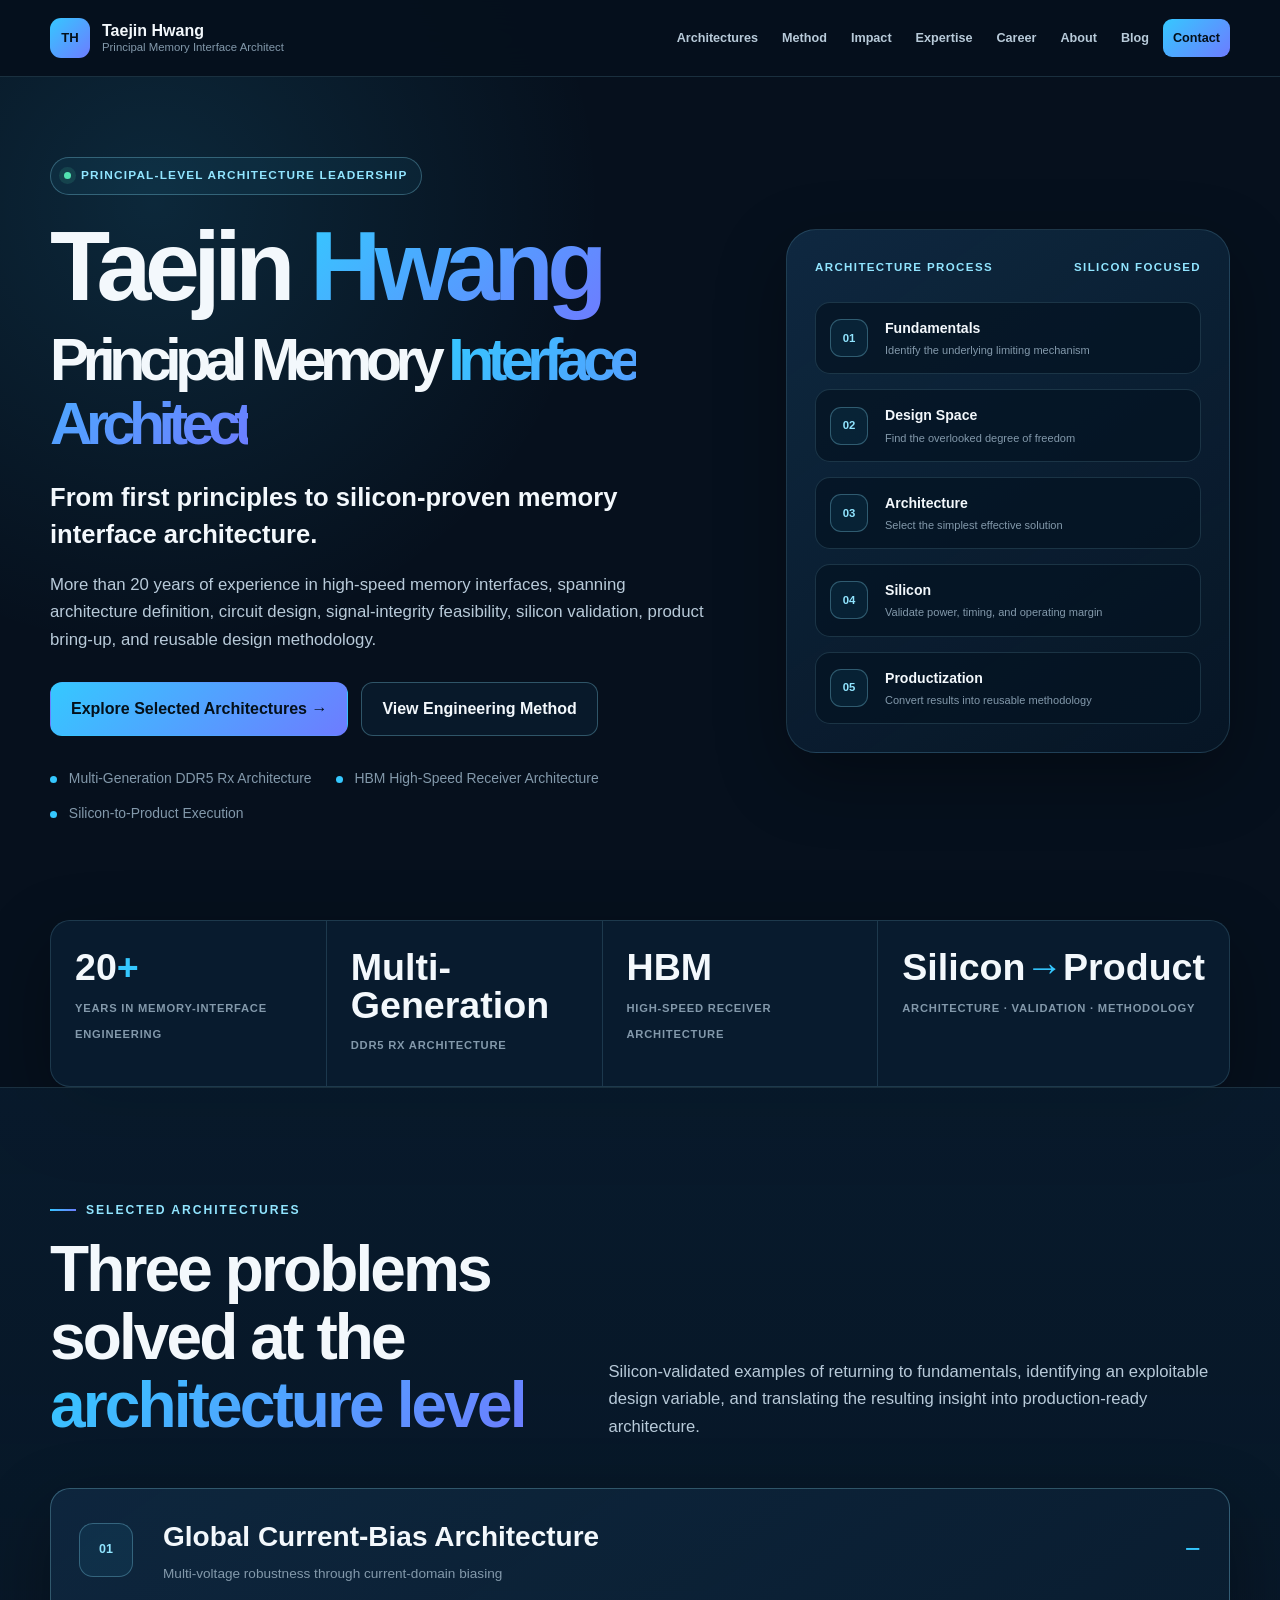
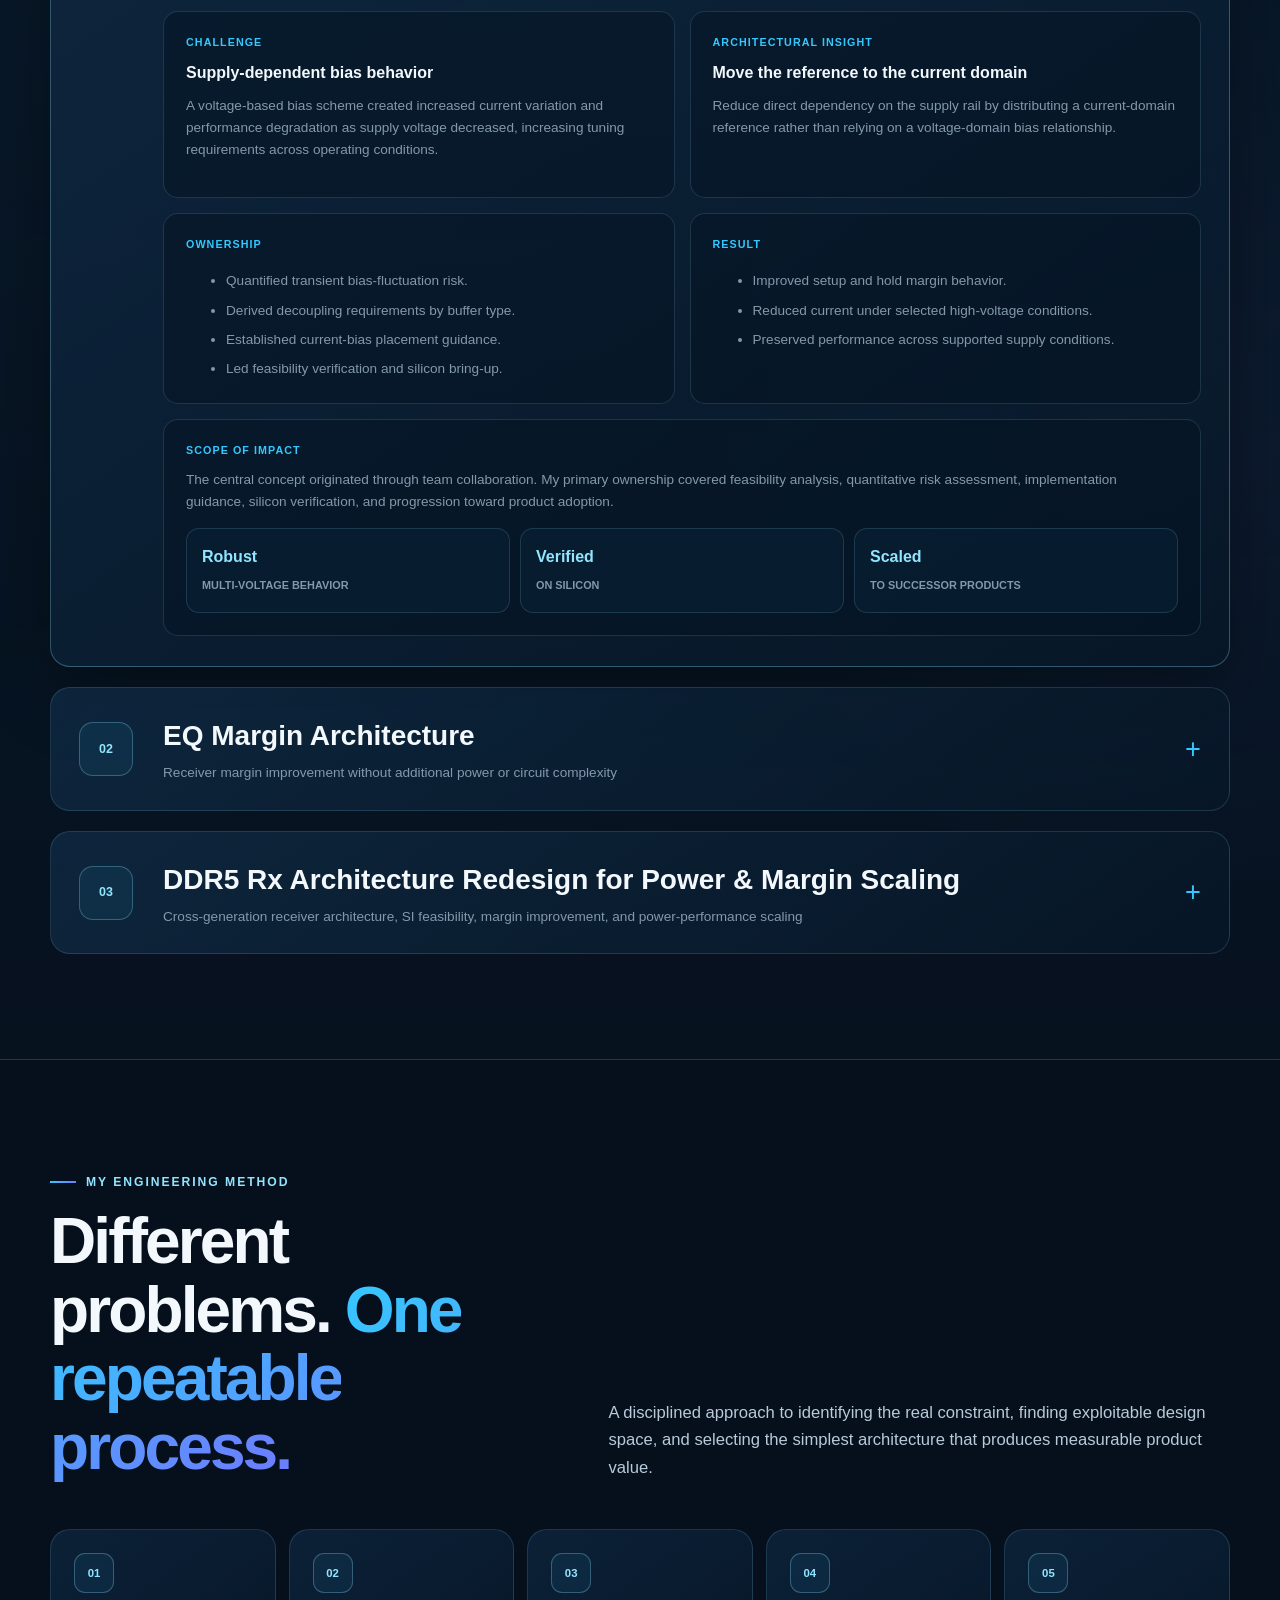
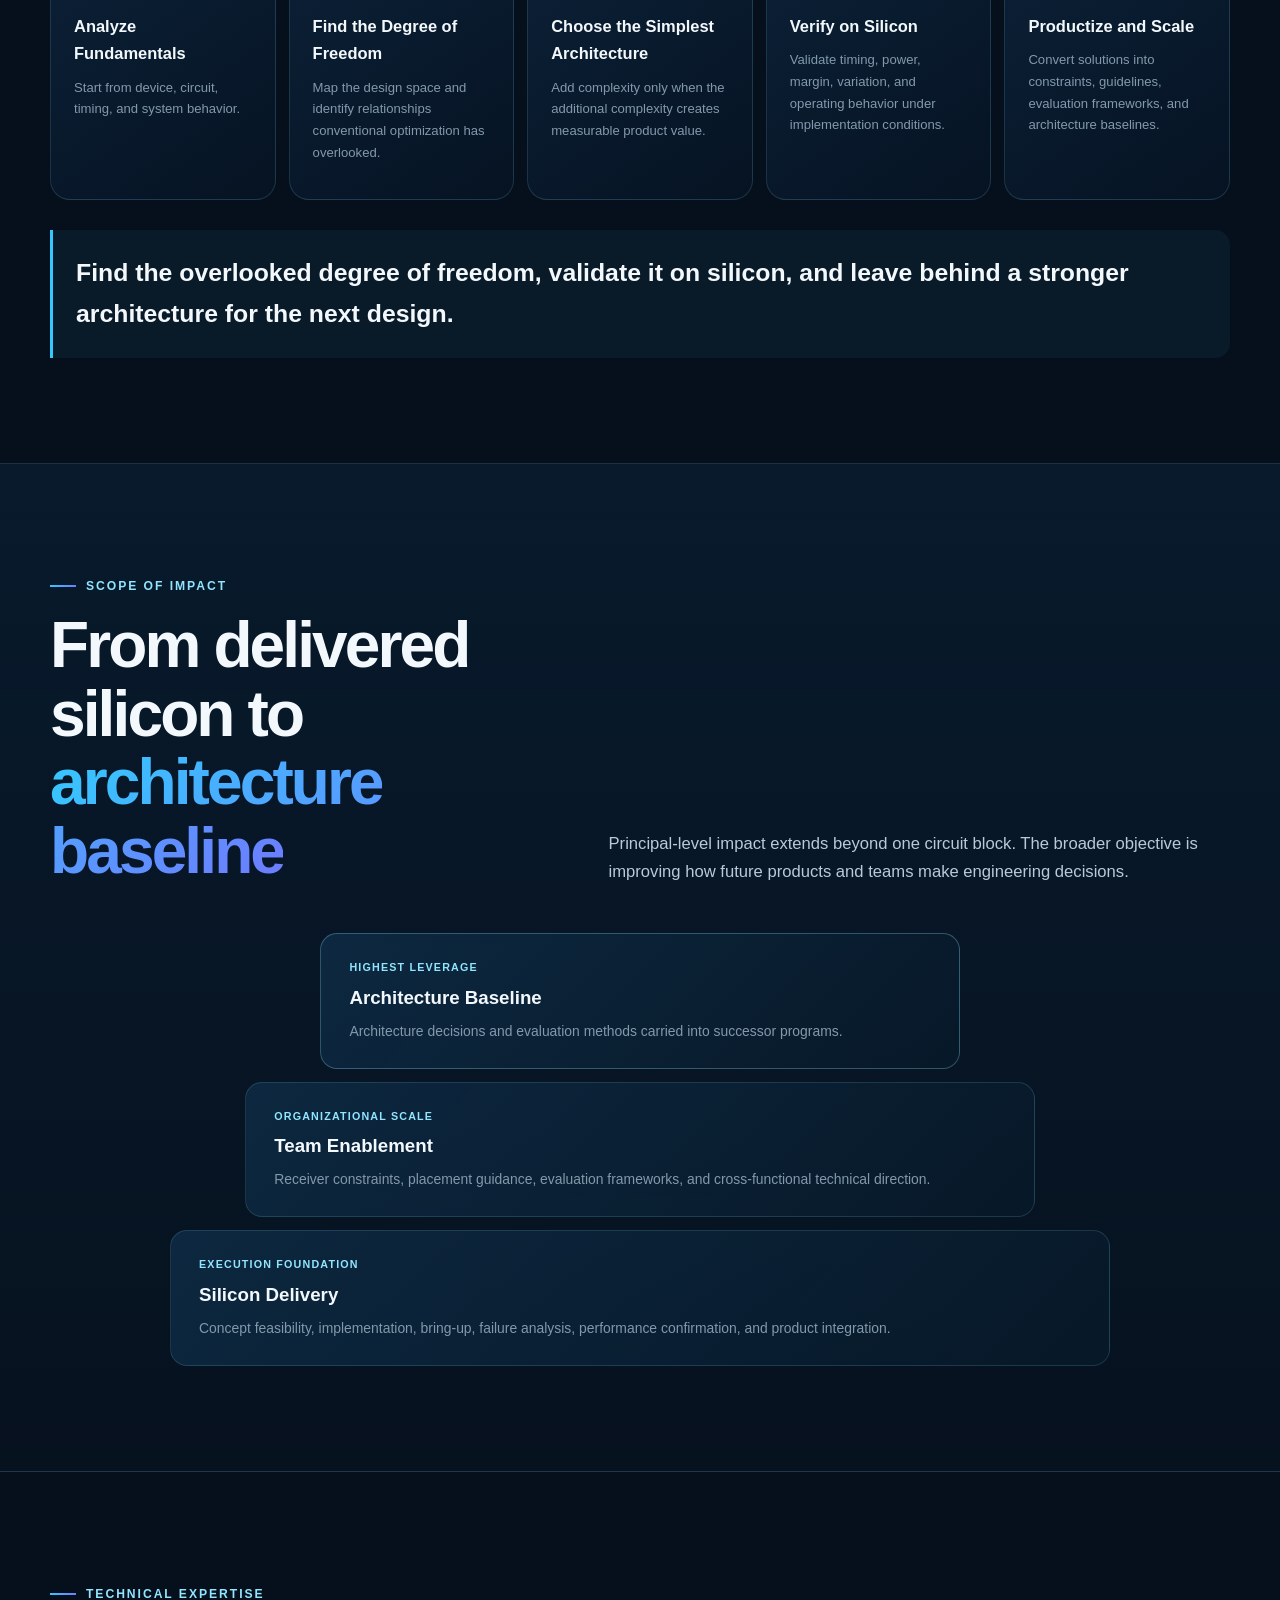
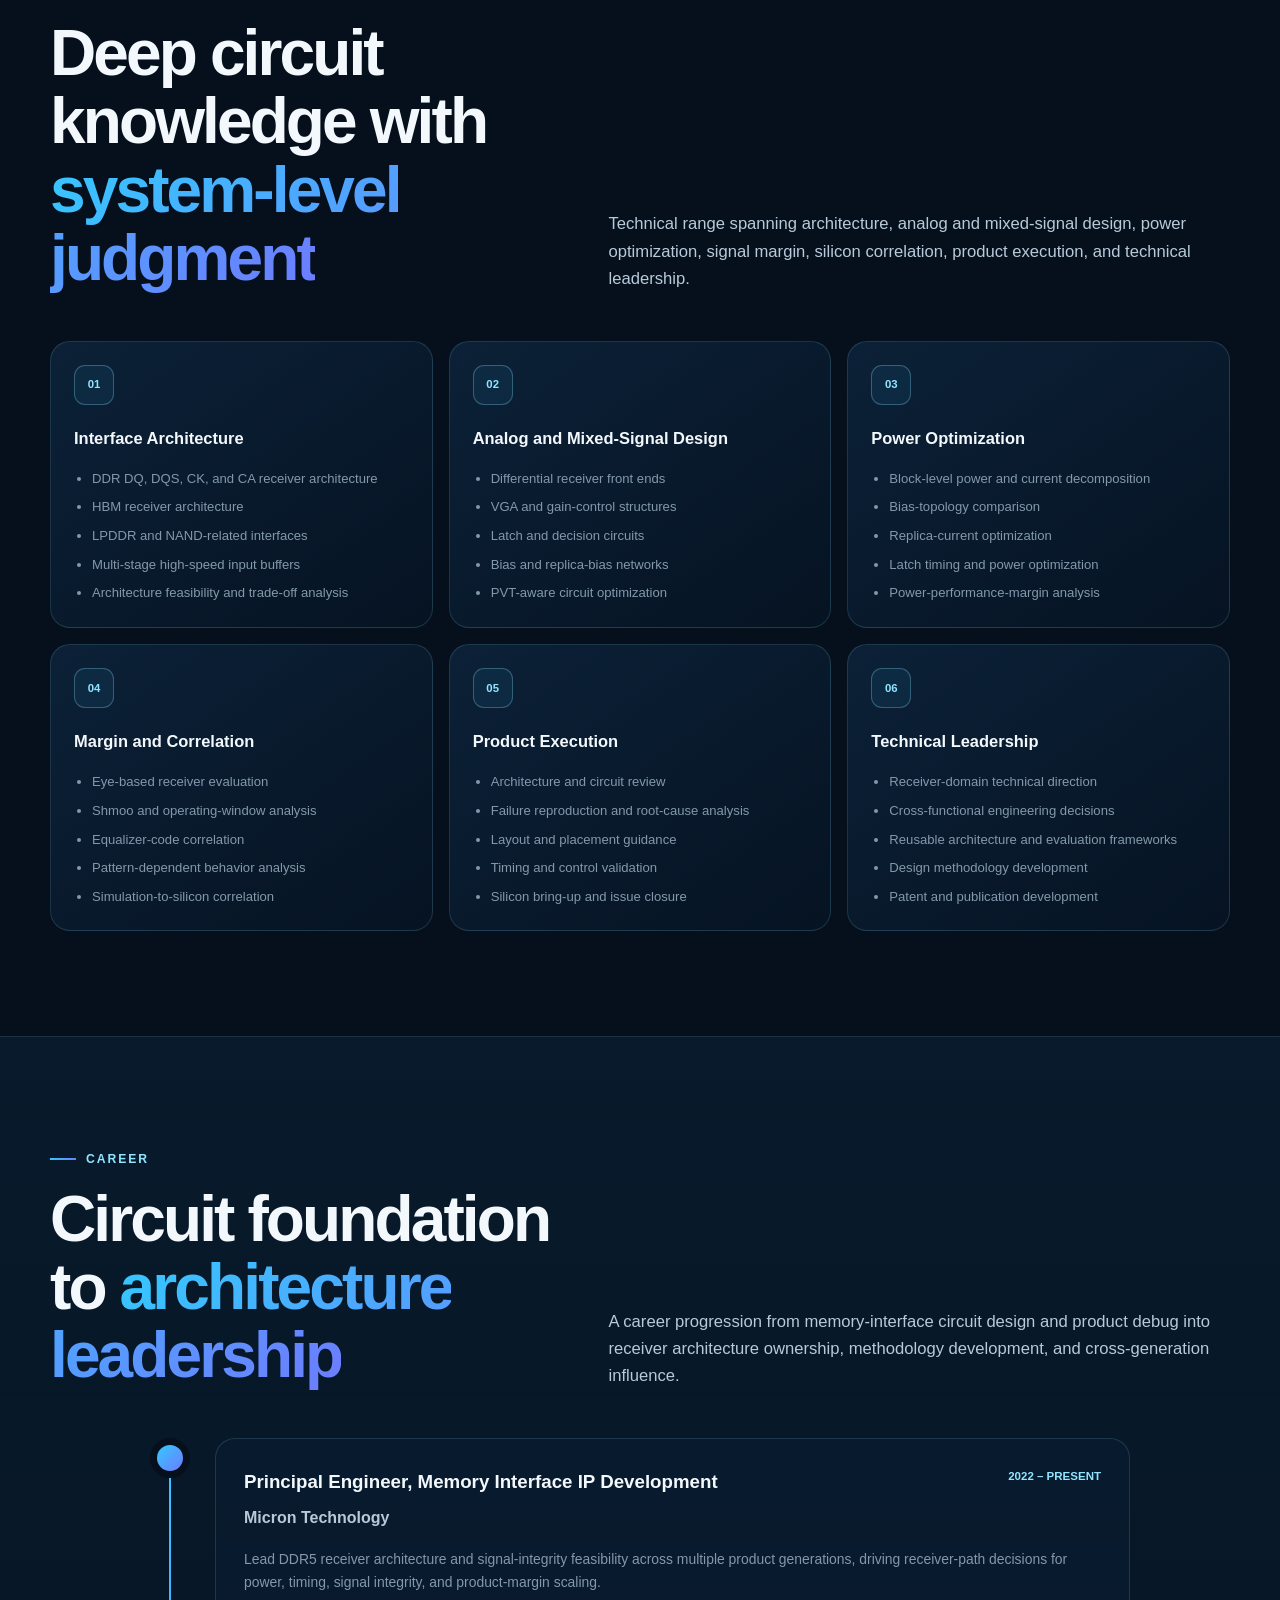
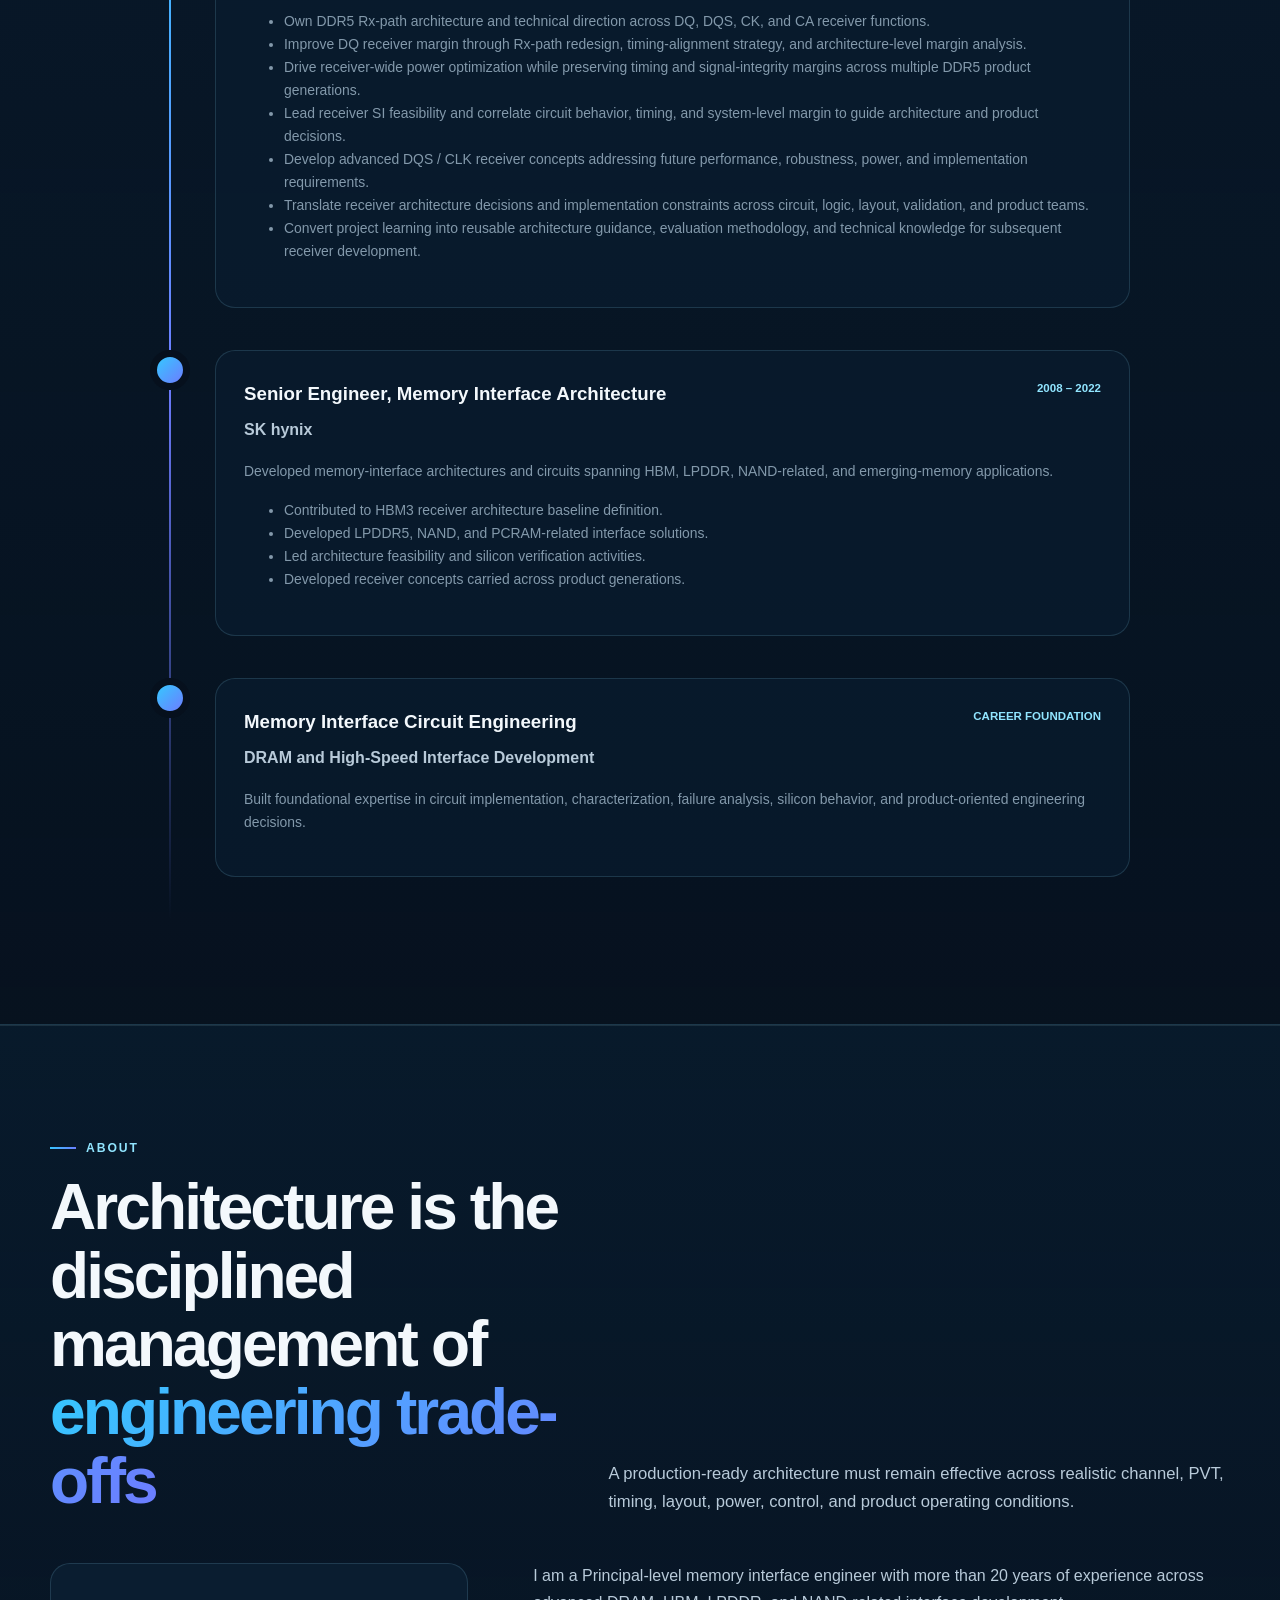
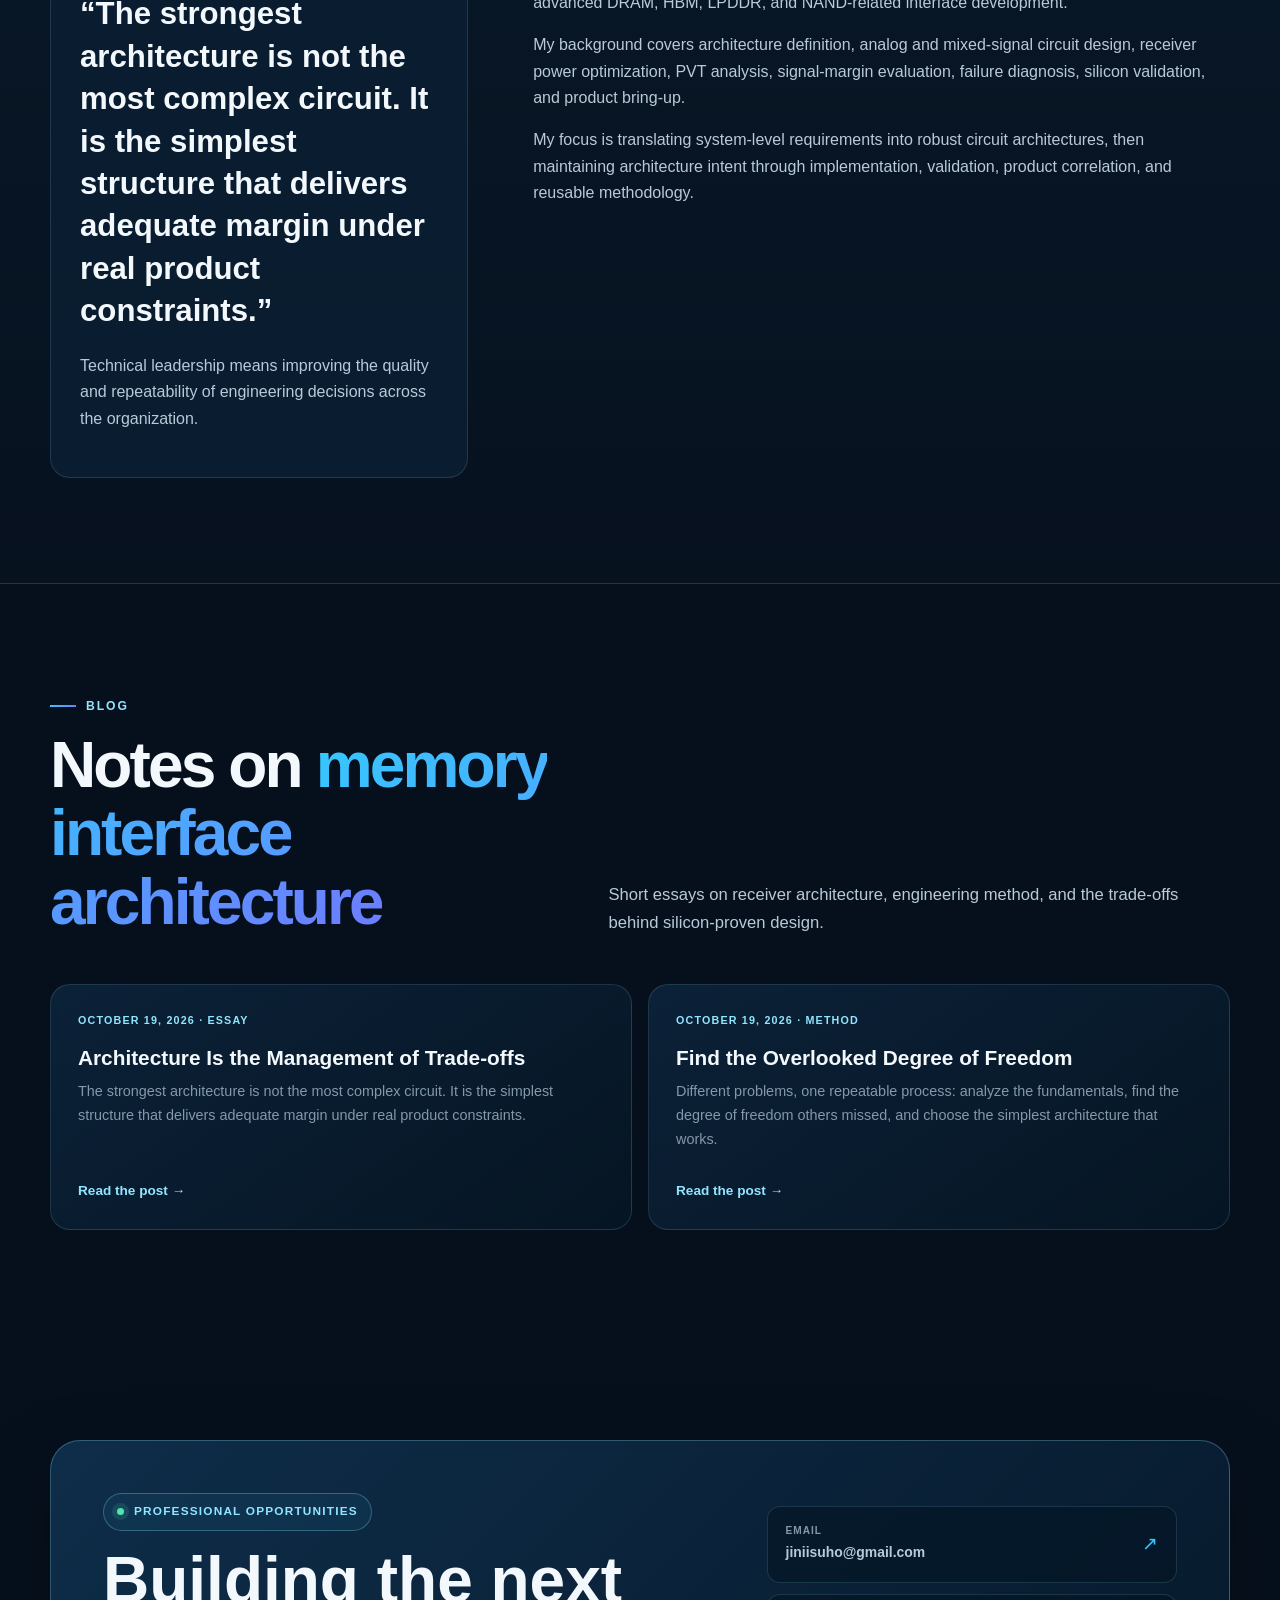
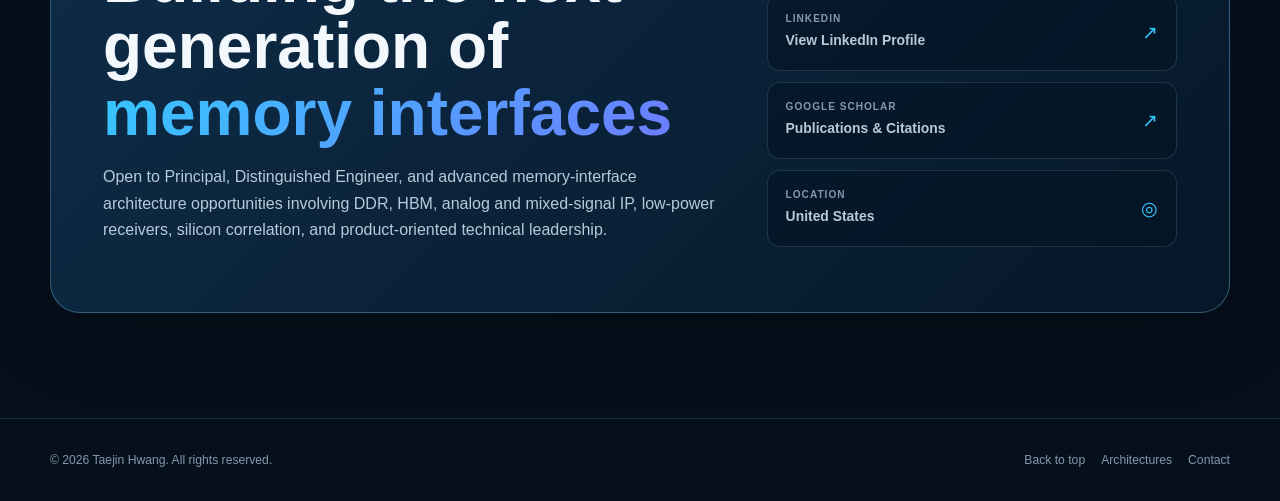
==== commit a5ea3d4d: "Add files via upload" ====
--- a/index.html
+++ b/index.html
@@ -14,1376 +14,7 @@
 
 <title>Taejin Hwang | Principal Memory Interface Architect</title>
 
-<style>
-
-/* ==========================================================
-   DESIGN SYSTEM
-   ========================================================== */
-
-:root {
---bg: #06101d;
---bg-alt: #091827;
---panel: #0c2034;
-
---text: #f3f8fc;
---soft: #b8cad9;
---muted: #8399ab;
-
---primary: #35c8ff;
---primary-light: #91e5ff;
---secondary: #6d7cff;
---success: #52e3b1;
---warning: #ffc66a;
-
---border: rgba(145,229,255,.15);
---border-strong: rgba(145,229,255,.29);
-
---gradient:
-linear-gradient(
-135deg,
-var(--primary),
-var(--secondary)
-    );
-
---shadow:
-0 24px 70px rgba(0,0,0,.32);
-
---max: 1180px;
---radius: 20px;
-}
-
-/* ==========================================================
-   RESET
-   ========================================================== */
-
-* {
-box-sizing: border-box;
-}
-
-html {
-scroll-behavior: smooth;
-scroll-padding-top: 100px;
-}
-
-body {
-margin: 0;
-
-color: var(--text);
-
-background:
-radial-gradient(
-circle at 12% 2%,
-rgba(53,200,255,.13),
-transparent 28rem
-    ),
-radial-gradient(
-circle at 92% 20%,
-rgba(109,124,255,.11),
-transparent 30rem
-    ),
-var(--bg);
-
-font-family:
-    Inter,
-"Segoe UI",
-    Roboto,
-Helvetica,
-Arial,
-sans-serif;
-
-line-height: 1.65;
-}
-
-a {
-color: inherit;
-text-decoration: none;
-}
-
-h1,
-h2,
-h3,
-h4,
-p {
-margin-top: 0;
-}
-
-::selection {
-color: #04101a;
-background: var(--primary-light);
-}
-
-:focus-visible {
-outline: 3px solid var(--primary-light);
-outline-offset: 4px;
-}
-
-.container {
-width: min(
-calc(100% - 40px),
-var(--max)
-  );
-
-margin-inline: auto;
-}
-
-/* ==========================================================
-   COMMON SECTIONS
-   ========================================================== */
-
-.section {
-padding: 105px 0;
-}
-
-.section-alt {
-border-top: 1px solid var(--border);
-border-bottom: 1px solid var(--border);
-
-background:
-linear-gradient(
-180deg,
-rgba(9,31,51,.65),
-rgba(7,20,34,.40)
-    );
-}
-
-.section-header {
-display: grid;
-
-grid-template-columns:
-minmax(0,.9fr)
-minmax(320px,1.1fr);
-
-gap: 50px;
-align-items: end;
-
-margin-bottom: 48px;
-}
-
-.section-label {
-display: inline-flex;
-align-items: center;
-gap: 10px;
-
-margin-bottom: 15px;
-
-color: var(--primary-light);
-
-font-size: .76rem;
-font-weight: 800;
-letter-spacing: .16em;
-text-transform: uppercase;
-}
-
-.section-label::before {
-width: 26px;
-height: 2px;
-
-content: "";
-background: var(--gradient);
-}
-
-.section-title {
-margin-bottom: 0;
-
-font-size:
-clamp(2.1rem,5vw,4rem);
-
-line-height: 1.07;
-letter-spacing: -.045em;
-}
-
-.section-intro {
-max-width: 680px;
-margin: 0;
-
-color: var(--soft);
-font-size: 1.04rem;
-}
-
-.gradient-text {
-color: transparent;
-
-background: var(--gradient);
-background-clip: text;
--webkit-background-clip: text;
-}
-
-/* ==========================================================
-   HEADER
-   ========================================================== */
-
-.site-header {
-position: sticky;
-top: 0;
-z-index: 1000;
-
-border-bottom: 1px solid var(--border);
-
-background:
-rgba(6,16,29,.95);
-
-backdrop-filter: blur(18px);
-}
-
-.nav {
-display: flex;
-align-items: center;
-justify-content: space-between;
-
-min-height: 76px;
-gap: 25px;
-}
-
-.brand {
-display: inline-flex;
-align-items: center;
-gap: 12px;
-
-flex-shrink: 0;
-}
-
-.brand-mark {
-display: grid;
-place-items: center;
-
-width: 40px;
-height: 40px;
-
-border-radius: 11px;
-
-color: #04101a;
-background: var(--gradient);
-
-font-size: .82rem;
-font-weight: 900;
-}
-
-.brand-copy {
-display: grid;
-line-height: 1.15;
-}
-
-.brand-name {
-font-weight: 800;
-}
-
-.brand-role {
-color: var(--muted);
-font-size: .71rem;
-}
-
-.nav-links {
-display: flex;
-flex-wrap: wrap;
-justify-content: flex-end;
-gap: 4px;
-
-margin: 0;
-padding: 0;
-
-list-style: none;
-}
-
-.nav-link {
-display: inline-flex;
-
-padding: 9px 10px;
-
-border-radius: 9px;
-
-color: var(--soft);
-
-font-size: .79rem;
-font-weight: 700;
-}
-
-.nav-link:hover {
-color: var(--text);
-background: rgba(53,200,255,.09);
-}
-
-.nav-link.contact {
-color: #04101a;
-background: var(--gradient);
-}
-
-/* ==========================================================
-   HERO
-   ========================================================== */
-
-.hero {
-min-height: calc(100vh - 76px);
-
-display: flex;
-align-items: center;
-
-padding: 80px 0 95px;
-}
-
-.hero-grid {
-display: grid;
-
-grid-template-columns:
-minmax(0,1.2fr)
-minmax(340px,.8fr);
-
-gap: 70px;
-align-items: center;
-}
-
-.eyebrow {
-display: inline-flex;
-align-items: center;
-gap: 10px;
-
-padding: 8px 13px;
-
-border: 1px solid var(--border-strong);
-border-radius: 999px;
-
-color: var(--primary-light);
-background: rgba(53,200,255,.06);
-
-font-size: .74rem;
-font-weight: 800;
-letter-spacing: .1em;
-text-transform: uppercase;
-}
-
-.eyebrow::before {
-width: 7px;
-height: 7px;
-
-border-radius: 50%;
-
-content: "";
-background: var(--success);
-
-box-shadow:
-0 0 0 5px rgba(82,227,177,.12);
-}
-
-.hero-title {
-margin: 24px 0;
-
-font-size:
-clamp(3rem,7.7vw,6.5rem);
-
-line-height: .97;
-letter-spacing: -.065em;
-}
-
-.hero-role {
-display: block;
-
-margin-top: 14px;
-
-font-size:
-clamp(1.8rem,4.6vw,4.1rem);
-
-line-height: 1.08;
-}
-
-.hero-tagline {
-max-width: 760px;
-
-margin-bottom: 17px;
-
-font-size:
-clamp(1.2rem,2.2vw,1.6rem);
-
-font-weight: 800;
-line-height: 1.45;
-}
-
-.hero-description {
-max-width: 760px;
-
-color: var(--soft);
-font-size: 1.05rem;
-}
-
-.buttons {
-display: flex;
-flex-wrap: wrap;
-gap: 13px;
-
-margin-top: 28px;
-}
-
-.button {
-display: inline-flex;
-align-items: center;
-
-min-height: 50px;
-padding: 13px 20px;
-
-border: 1px solid transparent;
-border-radius: 12px;
-
-font-weight: 800;
-}
-
-.button-primary {
-color: #04101a;
-background: var(--gradient);
-}
-
-.button-secondary {
-border-color: var(--border-strong);
-background: rgba(10,31,50,.65);
-}
-
-.hero-meta {
-display: flex;
-flex-wrap: wrap;
-gap: 12px 24px;
-
-margin-top: 31px;
-
-color: var(--muted);
-font-size: .87rem;
-}
-
-.hero-meta span::before {
-display: inline-block;
-
-width: 7px;
-height: 7px;
-
-margin-right: 8px;
-
-border-radius: 50%;
-
-content: "";
-background: var(--primary);
-}
-
-/* ==========================================================
-   ARCHITECTURE PROCESS
-   ========================================================== */
-
-.process-panel {
-padding: 28px;
-
-border: 1px solid var(--border);
-border-radius: 30px;
-
-background:
-linear-gradient(
-145deg,
-rgba(16,43,68,.9),
-rgba(7,23,39,.78)
-    );
-
-box-shadow: var(--shadow);
-}
-
-.process-title {
-display: flex;
-justify-content: space-between;
-
-margin-bottom: 25px;
-
-color: var(--primary-light);
-
-font-size: .72rem;
-font-weight: 800;
-letter-spacing: .12em;
-text-transform: uppercase;
-}
-
-.process-list {
-display: grid;
-gap: 15px;
-}
-
-.process-step {
-display: grid;
-
-grid-template-columns:
-42px
-1fr;
-
-gap: 13px;
-align-items: center;
-
-padding: 14px;
-
-border: 1px solid var(--border);
-border-radius: 15px;
-
-background:
-rgba(5,20,34,.74);
-}
-
-.process-number {
-display: grid;
-place-items: center;
-
-width: 38px;
-height: 38px;
-
-border: 1px solid var(--border-strong);
-border-radius: 11px;
-
-color: var(--primary-light);
-background: rgba(53,200,255,.07);
-
-font-size: .71rem;
-font-weight: 900;
-}
-
-.process-step h3 {
-margin-bottom: 1px;
-
-font-size: .88rem;
-}
-
-.process-step p {
-margin: 0;
-
-color: var(--muted);
-font-size: .69rem;
-}
-
-/* ==========================================================
-   METRICS
-   ========================================================== */
-
-.metrics {
-display: grid;
-grid-template-columns: repeat(4,1fr);
-
-border: 1px solid var(--border);
-border-radius: var(--radius);
-
-background: rgba(9,29,48,.93);
-
-box-shadow: var(--shadow);
-
-overflow: hidden;
-}
-
-.metric {
-padding: 28px 24px;
-
-border-right: 1px solid var(--border);
-}
-
-.metric:last-child {
-border-right: 0;
-}
-
-.metric strong {
-display: block;
-
-margin-bottom: 7px;
-
-font-size:
-clamp(1.6rem,3vw,2.35rem);
-
-line-height: 1;
-}
-
-.metric strong span {
-color: var(--primary);
-}
-
-.metric small {
-color: var(--muted);
-
-font-size: .7rem;
-font-weight: 800;
-letter-spacing: .07em;
-text-transform: uppercase;
-}
-
-/* ==========================================================
-   ARCHITECTURE CASES
-   ========================================================== */
-
-.case-list {
-display: grid;
-gap: 20px;
-}
-
-.case {
-border: 1px solid var(--border);
-border-radius: var(--radius);
-
-background:
-linear-gradient(
-145deg,
-rgba(15,41,66,.84),
-rgba(7,23,39,.8)
-    );
-
-overflow: hidden;
-}
-
-.case[open] {
-border-color: var(--border-strong);
-box-shadow: var(--shadow);
-}
-
-.case-summary {
-display: grid;
-
-grid-template-columns:
-64px 1fr auto;
-
-gap: 20px;
-align-items: center;
-
-padding: 25px 28px;
-
-cursor: pointer;
-list-style: none;
-}
-
-.case-summary::-webkit-details-marker {
-display: none;
-}
-
-.case-summary::after {
-content: "+";
-
-color: var(--primary);
-font-size: 1.7rem;
-}
-
-.case[open] .case-summary::after {
-content: "−";
-}
-
-.case-number {
-display: grid;
-place-items: center;
-
-width: 54px;
-height: 54px;
-
-border: 1px solid var(--border-strong);
-border-radius: 14px;
-
-color: var(--primary-light);
-background: rgba(53,200,255,.07);
-
-font-size: .78rem;
-font-weight: 900;
-}
-
-.case-summary h3 {
-margin-bottom: 3px;
-
-font-size:
-clamp(1.25rem,2.4vw,1.75rem);
-}
-
-.case-summary p {
-margin: 0;
-
-color: var(--muted);
-font-size: .85rem;
-}
-
-.case-content {
-padding:
-0
-28px
-30px
-112px;
-}
-
-.case-grid {
-display: grid;
-grid-template-columns: repeat(2,1fr);
-gap: 15px;
-}
-
-.case-block {
-padding: 22px;
-
-border: 1px solid var(--border);
-border-radius: 15px;
-
-background:
-rgba(5,20,34,.53);
-}
-
-.case-block.wide {
-grid-column: 1 / -1;
-}
-
-.case-label {
-display: block;
-
-margin-bottom: 9px;
-
-color: var(--primary);
-
-font-size: .67rem;
-font-weight: 900;
-letter-spacing: .1em;
-text-transform: uppercase;
-}
-
-.case-block h4 {
-margin-bottom: 8px;
-}
-
-.case-block p,
-.case-block li {
-color: var(--muted);
-font-size: .85rem;
-}
-
-.case-block ul {
-display: grid;
-gap: 7px;
-
-margin-bottom: 0;
-}
-
-/* ==========================================================
-   RESULTS
-   ========================================================== */
-
-.result-grid {
-display: grid;
-grid-template-columns: repeat(3,1fr);
-gap: 10px;
-
-margin-top: 15px;
-}
-
-.result {
-padding: 15px;
-
-border: 1px solid var(--border);
-border-radius: 13px;
-
-background:
-rgba(10,32,52,.67);
-}
-
-.result strong {
-display: block;
-
-color: var(--primary-light);
-}
-
-.result span {
-color: var(--muted);
-
-font-size: .68rem;
-font-weight: 750;
-text-transform: uppercase;
-}
-
-/* ==========================================================
-   METHOD / EXPERTISE
-   ========================================================== */
-
-.method-grid {
-display: grid;
-grid-template-columns: repeat(5,1fr);
-gap: 13px;
-}
-
-.method-step,
-.info-card {
-padding: 23px;
-
-border: 1px solid var(--border);
-border-radius: var(--radius);
-
-background:
-linear-gradient(
-145deg,
-rgba(14,39,63,.76),
-rgba(6,21,36,.76)
-    );
-}
-
-.method-number,
-.card-number {
-display: grid;
-place-items: center;
-
-width: 40px;
-height: 40px;
-
-margin-bottom: 20px;
-
-border: 1px solid var(--border-strong);
-border-radius: 11px;
-
-color: var(--primary-light);
-background: rgba(53,200,255,.07);
-
-font-size: .71rem;
-font-weight: 900;
-}
-
-.method-step h3,
-.info-card h3 {
-margin-bottom: 9px;
-
-font-size: 1.03rem;
-}
-
-.method-step p,
-.info-card li {
-color: var(--muted);
-font-size: .82rem;
-}
-
-.method-quote {
-margin-top: 30px;
-padding: 23px;
-
-border-left: 3px solid var(--primary);
-border-radius: 0 15px 15px 0;
-
-background: rgba(53,200,255,.055);
-
-font-size:
-clamp(1.15rem,2.4vw,1.55rem);
-
-font-weight: 800;
-}
-
-.card-grid {
-display: grid;
-grid-template-columns: repeat(3,1fr);
-gap: 16px;
-}
-
-.info-card ul {
-display: grid;
-gap: 7px;
-
-margin-bottom: 0;
-padding-left: 18px;
-}
-
-/* ==========================================================
-   IMPACT
-   ========================================================== */
-
-.impact-pyramid {
-display: grid;
-gap: 13px;
-
-max-width: 940px;
-margin-inline: auto;
-}
-
-.impact-level {
-width: 100%;
-
-padding: 25px 28px;
-
-border: 1px solid var(--border);
-border-radius: 17px;
-
-background:
-linear-gradient(
-135deg,
-rgba(14,43,68,.87),
-rgba(7,25,41,.83)
-    );
-}
-
-.impact-level.top {
-width: 68%;
-
-margin-inline: auto;
-
-border-color: var(--border-strong);
-}
-
-.impact-level.middle {
-width: 84%;
-margin-inline: auto;
-}
-
-.impact-label {
-display: block;
-margin-bottom: 6px;
-
-color: var(--primary-light);
-
-font-size: .67rem;
-font-weight: 900;
-letter-spacing: .11em;
-text-transform: uppercase;
-}
-
-.impact-level h3 {
-margin-bottom: 6px;
-}
-
-.impact-level p {
-margin: 0;
-
-color: var(--muted);
-font-size: .87rem;
-}
-
-/* ==========================================================
-   CAREER
-   ========================================================== */
-
-.timeline {
-position: relative;
-
-max-width: 980px;
-margin-inline: auto;
-}
-
-.timeline::before {
-position: absolute;
-top: 0;
-bottom: 0;
-left: 19px;
-
-width: 2px;
-
-content: "";
-
-background:
-linear-gradient(
-var(--primary),
-var(--secondary),
-transparent
-    );
-}
-
-.timeline-item {
-position: relative;
-
-display: grid;
-
-grid-template-columns:
-40px 1fr;
-
-gap: 25px;
-
-padding-bottom: 42px;
-}
-
-.timeline-dot {
-position: relative;
-z-index: 2;
-
-width: 40px;
-height: 40px;
-
-border: 7px solid var(--bg);
-border-radius: 50%;
-
-background: var(--gradient);
-}
-
-.timeline-card {
-padding: 28px;
-
-border: 1px solid var(--border);
-border-radius: var(--radius);
-
-background:
-rgba(9,29,48,.67);
-}
-
-.timeline-heading {
-display: flex;
-justify-content: space-between;
-flex-wrap: wrap;
-gap: 15px;
-
-margin-bottom: 7px;
-}
-
-.timeline-heading h3 {
-margin: 0;
-}
-
-.timeline-period {
-color: var(--primary-light);
-
-font-size: .72rem;
-font-weight: 850;
-text-transform: uppercase;
-}
-
-.company {
-margin-bottom: 17px;
-
-color: var(--soft);
-font-weight: 750;
-}
-
-.timeline-card p,
-.timeline-card li {
-color: var(--muted);
-font-size: .87rem;
-}
-
-/* ==========================================================
-   PUBLICATIONS
-   ========================================================== */
-
-.publication-grid {
-display: grid;
-grid-template-columns: repeat(2,1fr);
-gap: 16px;
-}
-
-.publication-card {
-display: flex;
-flex-direction: column;
-
-min-height: 280px;
-padding: 27px;
-
-border: 1px solid var(--border);
-border-radius: var(--radius);
-
-background:
-linear-gradient(
-145deg,
-rgba(14,40,64,.76),
-rgba(6,22,37,.75)
-    );
-}
-
-.publication-type {
-margin-bottom: 17px;
-
-color: var(--primary-light);
-
-font-size: .67rem;
-font-weight: 900;
-letter-spacing: .11em;
-text-transform: uppercase;
-}
-
-.publication-card p {
-color: var(--muted);
-font-size: .85rem;
-}
-
-.tags {
-display: flex;
-flex-wrap: wrap;
-gap: 7px;
-
-margin-top: auto;
-}
-
-.tag {
-padding: 6px 9px;
-
-border: 1px solid var(--border);
-border-radius: 999px;
-
-color: var(--soft);
-
-font-size: .65rem;
-}
-
-.verification-note {
-margin-top: 22px;
-padding: 17px;
-
-border-left: 3px solid var(--warning);
-
-color: var(--muted);
-background: rgba(255,198,106,.05);
-
-font-size: .8rem;
-}
-
-/* ==========================================================
-   ABOUT / CONTACT
-   ========================================================== */
-
-.about-grid {
-display: grid;
-
-grid-template-columns:
-minmax(300px,.75fr)
-minmax(0,1.25fr);
-
-gap: 65px;
-}
-
-.about-quote {
-padding: 29px;
-
-border: 1px solid var(--border);
-border-radius: var(--radius);
-
-background:
-rgba(12,32,52,.8);
-}
-
-.about-quote blockquote {
-margin:
-0
-0
-20px;
-
-font-size:
-clamp(1.35rem,2.5vw,1.95rem);
-
-font-weight: 850;
-line-height: 1.36;
-}
-
-.about-quote p,
-.about-copy p {
-color: var(--soft);
-}
-
-.contact-panel {
-display: grid;
-
-grid-template-columns:
-minmax(0,1.2fr)
-minmax(300px,.8fr);
-
-gap: 48px;
-
-padding: 52px;
-
-border: 1px solid var(--border-strong);
-border-radius: 30px;
-
-background:
-linear-gradient(
-135deg,
-rgba(15,47,75,.96),
-rgba(6,24,41,.96)
-    );
-
-box-shadow: var(--shadow);
-}
-
-.contact-panel h2 {
-margin:
-16px
-0
-18px;
-
-font-size:
-clamp(2.1rem,5vw,4.2rem);
-
-line-height: 1.04;
-}
-
-.contact-panel p {
-color: var(--soft);
-}
-
-.contact-actions {
-display: grid;
-align-content: center;
-gap: 11px;
-}
-
-.contact-link {
-display: flex;
-align-items: center;
-justify-content: space-between;
-
-gap: 15px;
-
-padding: 16px 18px;
-
-border: 1px solid var(--border);
-border-radius: 13px;
-
-color: var(--soft);
-background: rgba(5,20,34,.57);
-}
-
-.contact-link:hover {
-border-color: var(--primary);
-background: rgba(53,200,255,.08);
-}
-
-.contact-label {
-display: block;
-
-color: var(--muted);
-
-font-size: .63rem;
-font-weight: 850;
-letter-spacing: .1em;
-text-transform: uppercase;
-}
-
-.contact-value {
-font-size: .87rem;
-font-weight: 750;
-}
-
-.contact-arrow {
-color: var(--primary);
-font-size: 1.2rem;
-}
-
-/* ==========================================================
-   FOOTER
-   ========================================================== */
-
-.site-footer {
-padding: 31px 0;
-
-border-top: 1px solid var(--border);
-}
-
-.footer-content {
-display: flex;
-justify-content: space-between;
-gap: 22px;
-
-color: var(--muted);
-font-size: .76rem;
-}
-
-.footer-links {
-display: flex;
-flex-wrap: wrap;
-gap: 16px;
-}
-
-.footer-links a:hover {
-color: var(--primary);
-}
-
-/* ==========================================================
-   RESPONSIVE
-   ========================================================== */
-
-@media (max-width: 1050px) {
-
-.hero-grid,
-.section-header,
-.about-grid,
-.contact-panel {
-grid-template-columns: 1fr;
-  }
-
-.metrics {
-grid-template-columns: repeat(2,1fr);
-  }
-
-.method-grid {
-grid-template-columns: repeat(2,1fr);
-  }
-
-.card-grid {
-grid-template-columns: repeat(2,1fr);
-  }
-}
-
-@media (max-width: 900px) {
-
-.nav {
-align-items: flex-start;
-flex-direction: column;
-
-padding: 14px 0;
-  }
-
-.nav-links {
-justify-content: flex-start;
-  }
-
-.site-header {
-position: relative;
-  }
-
-.publication-grid {
-grid-template-columns: 1fr;
-  }
-
-.case-content {
-padding-left: 28px;
-  }
-}
-
-@media (max-width: 650px) {
-
-.container {
-width:
-calc(100% - 28px);
-  }
-
-.section {
-padding: 78px 0;
-  }
-
-.hero {
-min-height: auto;
-padding: 60px 0;
-  }
-
-.hero-title {
-font-size:
-clamp(3rem,15vw,4.3rem);
-  }
-
-.brand-role {
-display: none;
-  }
-
-.metrics,
-.method-grid,
-.card-grid,
-.case-grid,
-.result-grid {
-grid-template-columns: 1fr;
-  }
-
-.metric {
-border-right: 0;
-border-bottom: 1px solid var(--border);
-  }
-
-.case-content,
-.contact-panel {
-padding: 21px;
-  }
-
-.case-summary {
-grid-template-columns:
-48px
-1fr
-auto;
-
-gap: 13px;
-
-padding: 20px;
-  }
-
-.impact-level,
-.impact-level.top,
-.impact-level.middle {
-width: 100%;
-  }
-
-.footer-content {
-flex-direction: column;
-  }
-}
-
-</style>
+<link rel="stylesheet" href="style.css">
 </head>
 
 <body id="top">
@@ -1460,6 +91,12 @@
 <li>
 <a class="nav-link"href="#about">
           About
+</a>
+</li>
+
+<li>
+<a class="nav-link" href="#blog">
+          Blog
 </a>
 </li>
 
@@ -3203,6 +1840,81 @@
 </section>
 
 <!-- ========================================================
+     BLOG
+     ========================================================= -->
+
+<section class="section" id="blog">
+
+<div class="container">
+
+<header class="section-header">
+
+<div>
+
+<span class="section-label">
+    Blog
+</span>
+
+<h2 class="section-title">
+
+    Notes on
+
+<span class="gradient-text">
+      memory interface architecture
+</span>
+
+</h2>
+
+</div>
+
+<p class="section-intro">
+  Short essays on receiver architecture, engineering method,
+  and the trade-offs behind silicon-proven design.
+</p>
+
+</header>
+
+<div class="blog-grid">
+
+<article class="post-card">
+
+<span class="post-meta">October 19, 2026 · Essay</span>
+
+<h3>Architecture Is the Management of Trade-offs</h3>
+
+<p>
+  The strongest architecture is not the most complex circuit.
+  It is the simplest structure that delivers adequate margin
+  under real product constraints.
+</p>
+
+<a class="post-link" href="blog/architecture-trade-offs.html">Read the post →</a>
+
+</article>
+
+<article class="post-card">
+
+<span class="post-meta">October 19, 2026 · Method</span>
+
+<h3>Find the Overlooked Degree of Freedom</h3>
+
+<p>
+  Different problems, one repeatable process: analyze the
+  fundamentals, find the degree of freedom others missed,
+  and choose the simplest architecture that works.
+</p>
+
+<a class="post-link" href="blog/finding-the-degree-of-freedom.html">Read the post →</a>
+
+</article>
+
+</div>
+
+</div>
+
+</section>
+
+<!-- ========================================================
      CONTACT
      ======================================================== -->
 
--- a/style.css
+++ b/style.css
@@ -0,0 +1,1448 @@
+/* ==========================================================
+   DESIGN SYSTEM
+   ========================================================== */
+
+:root {
+--bg: #06101d;
+--bg-alt: #091827;
+--panel: #0c2034;
+
+--text: #f3f8fc;
+--soft: #b8cad9;
+--muted: #8399ab;
+
+--primary: #35c8ff;
+--primary-light: #91e5ff;
+--secondary: #6d7cff;
+--success: #52e3b1;
+--warning: #ffc66a;
+
+--border: rgba(145,229,255,.15);
+--border-strong: rgba(145,229,255,.29);
+
+--gradient:
+linear-gradient(
+135deg,
+var(--primary),
+var(--secondary)
+    );
+
+--shadow:
+0 24px 70px rgba(0,0,0,.32);
+
+--max: 1180px;
+--radius: 20px;
+}
+
+/* ==========================================================
+   RESET
+   ========================================================== */
+
+* {
+box-sizing: border-box;
+}
+
+html {
+scroll-behavior: smooth;
+scroll-padding-top: 100px;
+}
+
+body {
+margin: 0;
+
+color: var(--text);
+
+background:
+radial-gradient(
+circle at 12% 2%,
+rgba(53,200,255,.13),
+transparent 28rem
+    ),
+radial-gradient(
+circle at 92% 20%,
+rgba(109,124,255,.11),
+transparent 30rem
+    ),
+var(--bg);
+
+font-family:
+    Inter,
+"Segoe UI",
+    Roboto,
+Helvetica,
+Arial,
+sans-serif;
+
+line-height: 1.65;
+}
+
+a {
+color: inherit;
+text-decoration: none;
+}
+
+h1,
+h2,
+h3,
+h4,
+p {
+margin-top: 0;
+}
+
+::selection {
+color: #04101a;
+background: var(--primary-light);
+}
+
+:focus-visible {
+outline: 3px solid var(--primary-light);
+outline-offset: 4px;
+}
+
+.container {
+width: min(
+calc(100% - 40px),
+var(--max)
+  );
+
+margin-inline: auto;
+}
+
+/* ==========================================================
+   COMMON SECTIONS
+   ========================================================== */
+
+.section {
+padding: 105px 0;
+}
+
+.section-alt {
+border-top: 1px solid var(--border);
+border-bottom: 1px solid var(--border);
+
+background:
+linear-gradient(
+180deg,
+rgba(9,31,51,.65),
+rgba(7,20,34,.40)
+    );
+}
+
+.section-header {
+display: grid;
+
+grid-template-columns:
+minmax(0,.9fr)
+minmax(320px,1.1fr);
+
+gap: 50px;
+align-items: end;
+
+margin-bottom: 48px;
+}
+
+.section-label {
+display: inline-flex;
+align-items: center;
+gap: 10px;
+
+margin-bottom: 15px;
+
+color: var(--primary-light);
+
+font-size: .76rem;
+font-weight: 800;
+letter-spacing: .16em;
+text-transform: uppercase;
+}
+
+.section-label::before {
+width: 26px;
+height: 2px;
+
+content: "";
+background: var(--gradient);
+}
+
+.section-title {
+margin-bottom: 0;
+
+font-size:
+clamp(2.1rem,5vw,4rem);
+
+line-height: 1.07;
+letter-spacing: -.045em;
+}
+
+.section-intro {
+max-width: 680px;
+margin: 0;
+
+color: var(--soft);
+font-size: 1.04rem;
+}
+
+.gradient-text {
+color: transparent;
+
+background: var(--gradient);
+background-clip: text;
+-webkit-background-clip: text;
+}
+
+/* ==========================================================
+   HEADER
+   ========================================================== */
+
+.site-header {
+position: sticky;
+top: 0;
+z-index: 1000;
+
+border-bottom: 1px solid var(--border);
+
+background:
+rgba(6,16,29,.95);
+
+backdrop-filter: blur(18px);
+}
+
+.nav {
+display: flex;
+align-items: center;
+justify-content: space-between;
+
+min-height: 76px;
+gap: 25px;
+}
+
+.brand {
+display: inline-flex;
+align-items: center;
+gap: 12px;
+
+flex-shrink: 0;
+}
+
+.brand-mark {
+display: grid;
+place-items: center;
+
+width: 40px;
+height: 40px;
+
+border-radius: 11px;
+
+color: #04101a;
+background: var(--gradient);
+
+font-size: .82rem;
+font-weight: 900;
+}
+
+.brand-copy {
+display: grid;
+line-height: 1.15;
+}
+
+.brand-name {
+font-weight: 800;
+}
+
+.brand-role {
+color: var(--muted);
+font-size: .71rem;
+}
+
+.nav-links {
+display: flex;
+flex-wrap: wrap;
+justify-content: flex-end;
+gap: 4px;
+
+margin: 0;
+padding: 0;
+
+list-style: none;
+}
+
+.nav-link {
+display: inline-flex;
+
+padding: 9px 10px;
+
+border-radius: 9px;
+
+color: var(--soft);
+
+font-size: .79rem;
+font-weight: 700;
+}
+
+.nav-link:hover {
+color: var(--text);
+background: rgba(53,200,255,.09);
+}
+
+.nav-link.contact {
+color: #04101a;
+background: var(--gradient);
+}
+
+/* ==========================================================
+   HERO
+   ========================================================== */
+
+.hero {
+min-height: calc(100vh - 76px);
+
+display: flex;
+align-items: center;
+
+padding: 80px 0 95px;
+}
+
+.hero-grid {
+display: grid;
+
+grid-template-columns:
+minmax(0,1.2fr)
+minmax(340px,.8fr);
+
+gap: 70px;
+align-items: center;
+}
+
+.eyebrow {
+display: inline-flex;
+align-items: center;
+gap: 10px;
+
+padding: 8px 13px;
+
+border: 1px solid var(--border-strong);
+border-radius: 999px;
+
+color: var(--primary-light);
+background: rgba(53,200,255,.06);
+
+font-size: .74rem;
+font-weight: 800;
+letter-spacing: .1em;
+text-transform: uppercase;
+}
+
+.eyebrow::before {
+width: 7px;
+height: 7px;
+
+border-radius: 50%;
+
+content: "";
+background: var(--success);
+
+box-shadow:
+0 0 0 5px rgba(82,227,177,.12);
+}
+
+.hero-title {
+margin: 24px 0;
+
+font-size:
+clamp(3rem,7.7vw,6.5rem);
+
+line-height: .97;
+letter-spacing: -.065em;
+}
+
+.hero-role {
+display: block;
+
+margin-top: 14px;
+
+font-size:
+clamp(1.8rem,4.6vw,4.1rem);
+
+line-height: 1.08;
+}
+
+.hero-tagline {
+max-width: 760px;
+
+margin-bottom: 17px;
+
+font-size:
+clamp(1.2rem,2.2vw,1.6rem);
+
+font-weight: 800;
+line-height: 1.45;
+}
+
+.hero-description {
+max-width: 760px;
+
+color: var(--soft);
+font-size: 1.05rem;
+}
+
+.buttons {
+display: flex;
+flex-wrap: wrap;
+gap: 13px;
+
+margin-top: 28px;
+}
+
+.button {
+display: inline-flex;
+align-items: center;
+
+min-height: 50px;
+padding: 13px 20px;
+
+border: 1px solid transparent;
+border-radius: 12px;
+
+font-weight: 800;
+}
+
+.button-primary {
+color: #04101a;
+background: var(--gradient);
+}
+
+.button-secondary {
+border-color: var(--border-strong);
+background: rgba(10,31,50,.65);
+}
+
+.hero-meta {
+display: flex;
+flex-wrap: wrap;
+gap: 12px 24px;
+
+margin-top: 31px;
+
+color: var(--muted);
+font-size: .87rem;
+}
+
+.hero-meta span::before {
+display: inline-block;
+
+width: 7px;
+height: 7px;
+
+margin-right: 8px;
+
+border-radius: 50%;
+
+content: "";
+background: var(--primary);
+}
+
+/* ==========================================================
+   ARCHITECTURE PROCESS
+   ========================================================== */
+
+.process-panel {
+padding: 28px;
+
+border: 1px solid var(--border);
+border-radius: 30px;
+
+background:
+linear-gradient(
+145deg,
+rgba(16,43,68,.9),
+rgba(7,23,39,.78)
+    );
+
+box-shadow: var(--shadow);
+}
+
+.process-title {
+display: flex;
+justify-content: space-between;
+
+margin-bottom: 25px;
+
+color: var(--primary-light);
+
+font-size: .72rem;
+font-weight: 800;
+letter-spacing: .12em;
+text-transform: uppercase;
+}
+
+.process-list {
+display: grid;
+gap: 15px;
+}
+
+.process-step {
+display: grid;
+
+grid-template-columns:
+42px
+1fr;
+
+gap: 13px;
+align-items: center;
+
+padding: 14px;
+
+border: 1px solid var(--border);
+border-radius: 15px;
+
+background:
+rgba(5,20,34,.74);
+}
+
+.process-number {
+display: grid;
+place-items: center;
+
+width: 38px;
+height: 38px;
+
+border: 1px solid var(--border-strong);
+border-radius: 11px;
+
+color: var(--primary-light);
+background: rgba(53,200,255,.07);
+
+font-size: .71rem;
+font-weight: 900;
+}
+
+.process-step h3 {
+margin-bottom: 1px;
+
+font-size: .88rem;
+}
+
+.process-step p {
+margin: 0;
+
+color: var(--muted);
+font-size: .69rem;
+}
+
+/* ==========================================================
+   METRICS
+   ========================================================== */
+
+.metrics {
+display: grid;
+grid-template-columns: repeat(4,1fr);
+
+border: 1px solid var(--border);
+border-radius: var(--radius);
+
+background: rgba(9,29,48,.93);
+
+box-shadow: var(--shadow);
+
+overflow: hidden;
+}
+
+.metric {
+padding: 28px 24px;
+
+border-right: 1px solid var(--border);
+}
+
+.metric:last-child {
+border-right: 0;
+}
+
+.metric strong {
+display: block;
+
+margin-bottom: 7px;
+
+font-size:
+clamp(1.6rem,3vw,2.35rem);
+
+line-height: 1;
+}
+
+.metric strong span {
+color: var(--primary);
+}
+
+.metric small {
+color: var(--muted);
+
+font-size: .7rem;
+font-weight: 800;
+letter-spacing: .07em;
+text-transform: uppercase;
+}
+
+/* ==========================================================
+   ARCHITECTURE CASES
+   ========================================================== */
+
+.case-list {
+display: grid;
+gap: 20px;
+}
+
+.case {
+border: 1px solid var(--border);
+border-radius: var(--radius);
+
+background:
+linear-gradient(
+145deg,
+rgba(15,41,66,.84),
+rgba(7,23,39,.8)
+    );
+
+overflow: hidden;
+}
+
+.case[open] {
+border-color: var(--border-strong);
+box-shadow: var(--shadow);
+}
+
+.case-summary {
+display: grid;
+
+grid-template-columns:
+64px 1fr auto;
+
+gap: 20px;
+align-items: center;
+
+padding: 25px 28px;
+
+cursor: pointer;
+list-style: none;
+}
+
+.case-summary::-webkit-details-marker {
+display: none;
+}
+
+.case-summary::after {
+content: "+";
+
+color: var(--primary);
+font-size: 1.7rem;
+}
+
+.case[open] .case-summary::after {
+content: "−";
+}
+
+.case-number {
+display: grid;
+place-items: center;
+
+width: 54px;
+height: 54px;
+
+border: 1px solid var(--border-strong);
+border-radius: 14px;
+
+color: var(--primary-light);
+background: rgba(53,200,255,.07);
+
+font-size: .78rem;
+font-weight: 900;
+}
+
+.case-summary h3 {
+margin-bottom: 3px;
+
+font-size:
+clamp(1.25rem,2.4vw,1.75rem);
+}
+
+.case-summary p {
+margin: 0;
+
+color: var(--muted);
+font-size: .85rem;
+}
+
+.case-content {
+padding:
+0
+28px
+30px
+112px;
+}
+
+.case-grid {
+display: grid;
+grid-template-columns: repeat(2,1fr);
+gap: 15px;
+}
+
+.case-block {
+padding: 22px;
+
+border: 1px solid var(--border);
+border-radius: 15px;
+
+background:
+rgba(5,20,34,.53);
+}
+
+.case-block.wide {
+grid-column: 1 / -1;
+}
+
+.case-label {
+display: block;
+
+margin-bottom: 9px;
+
+color: var(--primary);
+
+font-size: .67rem;
+font-weight: 900;
+letter-spacing: .1em;
+text-transform: uppercase;
+}
+
+.case-block h4 {
+margin-bottom: 8px;
+}
+
+.case-block p,
+.case-block li {
+color: var(--muted);
+font-size: .85rem;
+}
+
+.case-block ul {
+display: grid;
+gap: 7px;
+
+margin-bottom: 0;
+}
+
+/* ==========================================================
+   RESULTS
+   ========================================================== */
+
+.result-grid {
+display: grid;
+grid-template-columns: repeat(3,1fr);
+gap: 10px;
+
+margin-top: 15px;
+}
+
+.result {
+padding: 15px;
+
+border: 1px solid var(--border);
+border-radius: 13px;
+
+background:
+rgba(10,32,52,.67);
+}
+
+.result strong {
+display: block;
+
+color: var(--primary-light);
+}
+
+.result span {
+color: var(--muted);
+
+font-size: .68rem;
+font-weight: 750;
+text-transform: uppercase;
+}
+
+/* ==========================================================
+   METHOD / EXPERTISE
+   ========================================================== */
+
+.method-grid {
+display: grid;
+grid-template-columns: repeat(5,1fr);
+gap: 13px;
+}
+
+.method-step,
+.info-card {
+padding: 23px;
+
+border: 1px solid var(--border);
+border-radius: var(--radius);
+
+background:
+linear-gradient(
+145deg,
+rgba(14,39,63,.76),
+rgba(6,21,36,.76)
+    );
+}
+
+.method-number,
+.card-number {
+display: grid;
+place-items: center;
+
+width: 40px;
+height: 40px;
+
+margin-bottom: 20px;
+
+border: 1px solid var(--border-strong);
+border-radius: 11px;
+
+color: var(--primary-light);
+background: rgba(53,200,255,.07);
+
+font-size: .71rem;
+font-weight: 900;
+}
+
+.method-step h3,
+.info-card h3 {
+margin-bottom: 9px;
+
+font-size: 1.03rem;
+}
+
+.method-step p,
+.info-card li {
+color: var(--muted);
+font-size: .82rem;
+}
+
+.method-quote {
+margin-top: 30px;
+padding: 23px;
+
+border-left: 3px solid var(--primary);
+border-radius: 0 15px 15px 0;
+
+background: rgba(53,200,255,.055);
+
+font-size:
+clamp(1.15rem,2.4vw,1.55rem);
+
+font-weight: 800;
+}
+
+.card-grid {
+display: grid;
+grid-template-columns: repeat(3,1fr);
+gap: 16px;
+}
+
+.info-card ul {
+display: grid;
+gap: 7px;
+
+margin-bottom: 0;
+padding-left: 18px;
+}
+
+/* ==========================================================
+   IMPACT
+   ========================================================== */
+
+.impact-pyramid {
+display: grid;
+gap: 13px;
+
+max-width: 940px;
+margin-inline: auto;
+}
+
+.impact-level {
+width: 100%;
+
+padding: 25px 28px;
+
+border: 1px solid var(--border);
+border-radius: 17px;
+
+background:
+linear-gradient(
+135deg,
+rgba(14,43,68,.87),
+rgba(7,25,41,.83)
+    );
+}
+
+.impact-level.top {
+width: 68%;
+
+margin-inline: auto;
+
+border-color: var(--border-strong);
+}
+
+.impact-level.middle {
+width: 84%;
+margin-inline: auto;
+}
+
+.impact-label {
+display: block;
+margin-bottom: 6px;
+
+color: var(--primary-light);
+
+font-size: .67rem;
+font-weight: 900;
+letter-spacing: .11em;
+text-transform: uppercase;
+}
+
+.impact-level h3 {
+margin-bottom: 6px;
+}
+
+.impact-level p {
+margin: 0;
+
+color: var(--muted);
+font-size: .87rem;
+}
+
+/* ==========================================================
+   CAREER
+   ========================================================== */
+
+.timeline {
+position: relative;
+
+max-width: 980px;
+margin-inline: auto;
+}
+
+.timeline::before {
+position: absolute;
+top: 0;
+bottom: 0;
+left: 19px;
+
+width: 2px;
+
+content: "";
+
+background:
+linear-gradient(
+var(--primary),
+var(--secondary),
+transparent
+    );
+}
+
+.timeline-item {
+position: relative;
+
+display: grid;
+
+grid-template-columns:
+40px 1fr;
+
+gap: 25px;
+
+padding-bottom: 42px;
+}
+
+.timeline-dot {
+position: relative;
+z-index: 2;
+
+width: 40px;
+height: 40px;
+
+border: 7px solid var(--bg);
+border-radius: 50%;
+
+background: var(--gradient);
+}
+
+.timeline-card {
+padding: 28px;
+
+border: 1px solid var(--border);
+border-radius: var(--radius);
+
+background:
+rgba(9,29,48,.67);
+}
+
+.timeline-heading {
+display: flex;
+justify-content: space-between;
+flex-wrap: wrap;
+gap: 15px;
+
+margin-bottom: 7px;
+}
+
+.timeline-heading h3 {
+margin: 0;
+}
+
+.timeline-period {
+color: var(--primary-light);
+
+font-size: .72rem;
+font-weight: 850;
+text-transform: uppercase;
+}
+
+.company {
+margin-bottom: 17px;
+
+color: var(--soft);
+font-weight: 750;
+}
+
+.timeline-card p,
+.timeline-card li {
+color: var(--muted);
+font-size: .87rem;
+}
+
+/* ==========================================================
+   PUBLICATIONS
+   ========================================================== */
+
+.publication-grid {
+display: grid;
+grid-template-columns: repeat(2,1fr);
+gap: 16px;
+}
+
+.publication-card {
+display: flex;
+flex-direction: column;
+
+min-height: 280px;
+padding: 27px;
+
+border: 1px solid var(--border);
+border-radius: var(--radius);
+
+background:
+linear-gradient(
+145deg,
+rgba(14,40,64,.76),
+rgba(6,22,37,.75)
+    );
+}
+
+.publication-type {
+margin-bottom: 17px;
+
+color: var(--primary-light);
+
+font-size: .67rem;
+font-weight: 900;
+letter-spacing: .11em;
+text-transform: uppercase;
+}
+
+.publication-card p {
+color: var(--muted);
+font-size: .85rem;
+}
+
+.tags {
+display: flex;
+flex-wrap: wrap;
+gap: 7px;
+
+margin-top: auto;
+}
+
+.tag {
+padding: 6px 9px;
+
+border: 1px solid var(--border);
+border-radius: 999px;
+
+color: var(--soft);
+
+font-size: .65rem;
+}
+
+.verification-note {
+margin-top: 22px;
+padding: 17px;
+
+border-left: 3px solid var(--warning);
+
+color: var(--muted);
+background: rgba(255,198,106,.05);
+
+font-size: .8rem;
+}
+
+/* ==========================================================
+   ABOUT / CONTACT
+   ========================================================== */
+
+.about-grid {
+display: grid;
+
+grid-template-columns:
+minmax(300px,.75fr)
+minmax(0,1.25fr);
+
+gap: 65px;
+}
+
+.about-quote {
+padding: 29px;
+
+border: 1px solid var(--border);
+border-radius: var(--radius);
+
+background:
+rgba(12,32,52,.8);
+}
+
+.about-quote blockquote {
+margin:
+0
+0
+20px;
+
+font-size:
+clamp(1.35rem,2.5vw,1.95rem);
+
+font-weight: 850;
+line-height: 1.36;
+}
+
+.about-quote p,
+.about-copy p {
+color: var(--soft);
+}
+
+.contact-panel {
+display: grid;
+
+grid-template-columns:
+minmax(0,1.2fr)
+minmax(300px,.8fr);
+
+gap: 48px;
+
+padding: 52px;
+
+border: 1px solid var(--border-strong);
+border-radius: 30px;
+
+background:
+linear-gradient(
+135deg,
+rgba(15,47,75,.96),
+rgba(6,24,41,.96)
+    );
+
+box-shadow: var(--shadow);
+}
+
+.contact-panel h2 {
+margin:
+16px
+0
+18px;
+
+font-size:
+clamp(2.1rem,5vw,4.2rem);
+
+line-height: 1.04;
+}
+
+.contact-panel p {
+color: var(--soft);
+}
+
+.contact-actions {
+display: grid;
+align-content: center;
+gap: 11px;
+}
+
+.contact-link {
+display: flex;
+align-items: center;
+justify-content: space-between;
+
+gap: 15px;
+
+padding: 16px 18px;
+
+border: 1px solid var(--border);
+border-radius: 13px;
+
+color: var(--soft);
+background: rgba(5,20,34,.57);
+}
+
+.contact-link:hover {
+border-color: var(--primary);
+background: rgba(53,200,255,.08);
+}
+
+.contact-label {
+display: block;
+
+color: var(--muted);
+
+font-size: .63rem;
+font-weight: 850;
+letter-spacing: .1em;
+text-transform: uppercase;
+}
+
+.contact-value {
+font-size: .87rem;
+font-weight: 750;
+}
+
+.contact-arrow {
+color: var(--primary);
+font-size: 1.2rem;
+}
+
+/* ==========================================================
+   FOOTER
+   ========================================================== */
+
+.site-footer {
+padding: 31px 0;
+
+border-top: 1px solid var(--border);
+}
+
+.footer-content {
+display: flex;
+justify-content: space-between;
+gap: 22px;
+
+color: var(--muted);
+font-size: .76rem;
+}
+
+.footer-links {
+display: flex;
+flex-wrap: wrap;
+gap: 16px;
+}
+
+.footer-links a:hover {
+color: var(--primary);
+}
+
+/* ==========================================================
+   RESPONSIVE
+   ========================================================== */
+
+@media (max-width: 1050px) {
+
+.hero-grid,
+.section-header,
+.about-grid,
+.contact-panel {
+grid-template-columns: 1fr;
+  }
+
+.metrics {
+grid-template-columns: repeat(2,1fr);
+  }
+
+.method-grid {
+grid-template-columns: repeat(2,1fr);
+  }
+
+.card-grid {
+grid-template-columns: repeat(2,1fr);
+  }
+}
+
+@media (max-width: 900px) {
+
+.nav {
+align-items: flex-start;
+flex-direction: column;
+
+padding: 14px 0;
+  }
+
+.nav-links {
+justify-content: flex-start;
+  }
+
+.site-header {
+position: relative;
+  }
+
+.publication-grid {
+grid-template-columns: 1fr;
+  }
+
+.case-content {
+padding-left: 28px;
+  }
+}
+
+@media (max-width: 650px) {
+
+.container {
+width:
+calc(100% - 28px);
+  }
+
+.section {
+padding: 78px 0;
+  }
+
+.hero {
+min-height: auto;
+padding: 60px 0;
+  }
+
+.hero-title {
+font-size:
+clamp(3rem,15vw,4.3rem);
+  }
+
+.brand-role {
+display: none;
+  }
+
+.metrics,
+.method-grid,
+.card-grid,
+.case-grid,
+.result-grid {
+grid-template-columns: 1fr;
+  }
+
+.metric {
+border-right: 0;
+border-bottom: 1px solid var(--border);
+  }
+
+.case-content,
+.contact-panel {
+padding: 21px;
+  }
+
+.case-summary {
+grid-template-columns:
+48px
+1fr
+auto;
+
+gap: 13px;
+
+padding: 20px;
+  }
+
+.impact-level,
+.impact-level.top,
+.impact-level.middle {
+width: 100%;
+  }
+
+.footer-content {
+flex-direction: column;
+  }
+}
+
+/* ==========================================================
+   BLOG
+   ========================================================== */
+
+.blog-grid {
+display: grid;
+grid-template-columns: repeat(2,1fr);
+gap: 16px;
+}
+
+.post-card {
+display: flex;
+flex-direction: column;
+padding: 27px;
+border: 1px solid var(--border);
+border-radius: var(--radius);
+background: linear-gradient(145deg, rgba(14,40,64,.76), rgba(6,22,37,.75));
+}
+
+.post-meta {
+margin-bottom: 14px;
+color: var(--primary-light);
+font-size: .67rem;
+font-weight: 900;
+letter-spacing: .11em;
+text-transform: uppercase;
+}
+
+.post-card h3 {
+margin-bottom: 9px;
+font-size: 1.3rem;
+line-height: 1.3;
+}
+
+.post-card p {
+color: var(--muted);
+font-size: .9rem;
+}
+
+.post-link {
+margin-top: auto;
+padding-top: 14px;
+color: var(--primary-light);
+font-weight: 800;
+font-size: .85rem;
+}
+
+.post-page {
+max-width: 780px;
+margin-inline: auto;
+padding: 70px 0 90px;
+}
+
+.post-page h1 {
+font-size: clamp(2rem,5vw,3.2rem);
+line-height: 1.12;
+letter-spacing: -.03em;
+margin-bottom: 14px;
+}
+
+.post-body p, .post-body li {
+color: var(--soft);
+font-size: 1.02rem;
+}
+
+.post-body h2 {
+margin-top: 38px;
+font-size: 1.45rem;
+}
+
+.post-back {
+display: inline-block;
+margin-bottom: 30px;
+color: var(--primary-light);
+font-weight: 800;
+font-size: .85rem;
+}
+
+@media (max-width: 900px) {
+.blog-grid { grid-template-columns: 1fr; }
+}
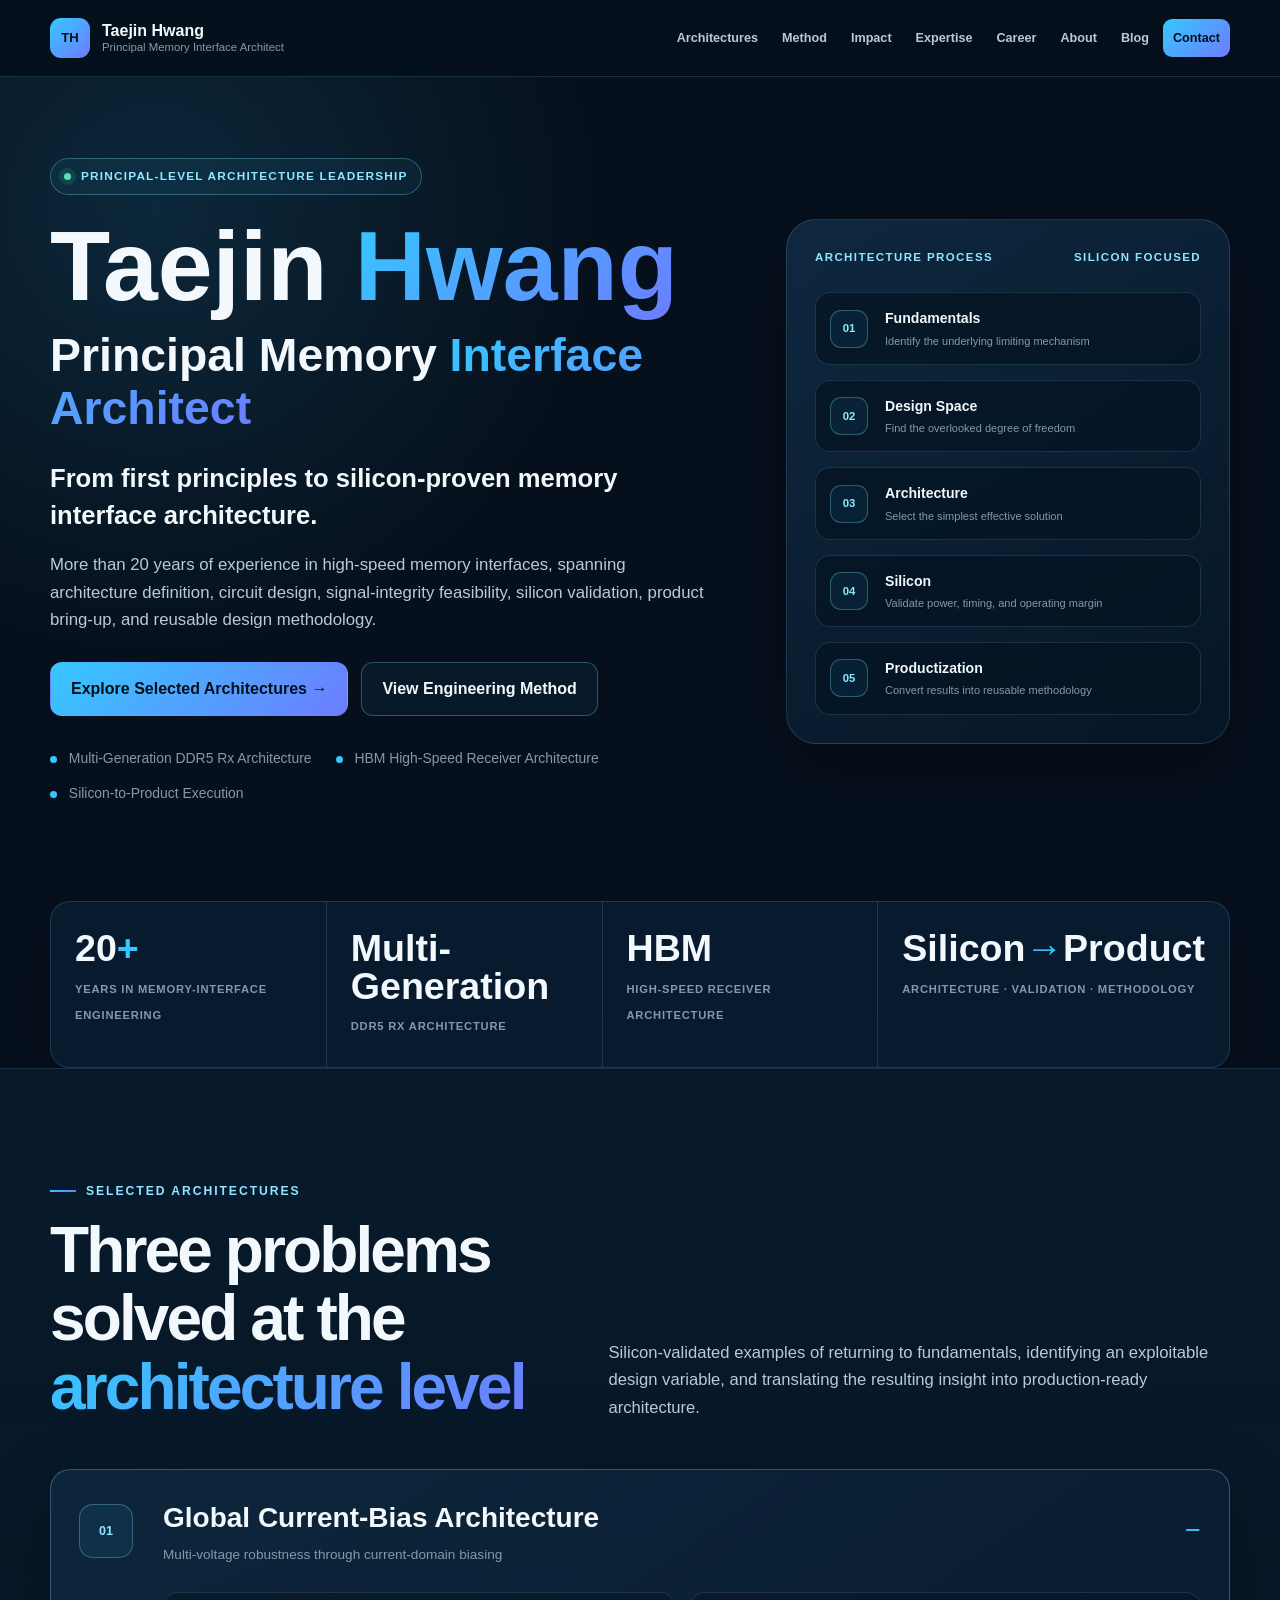
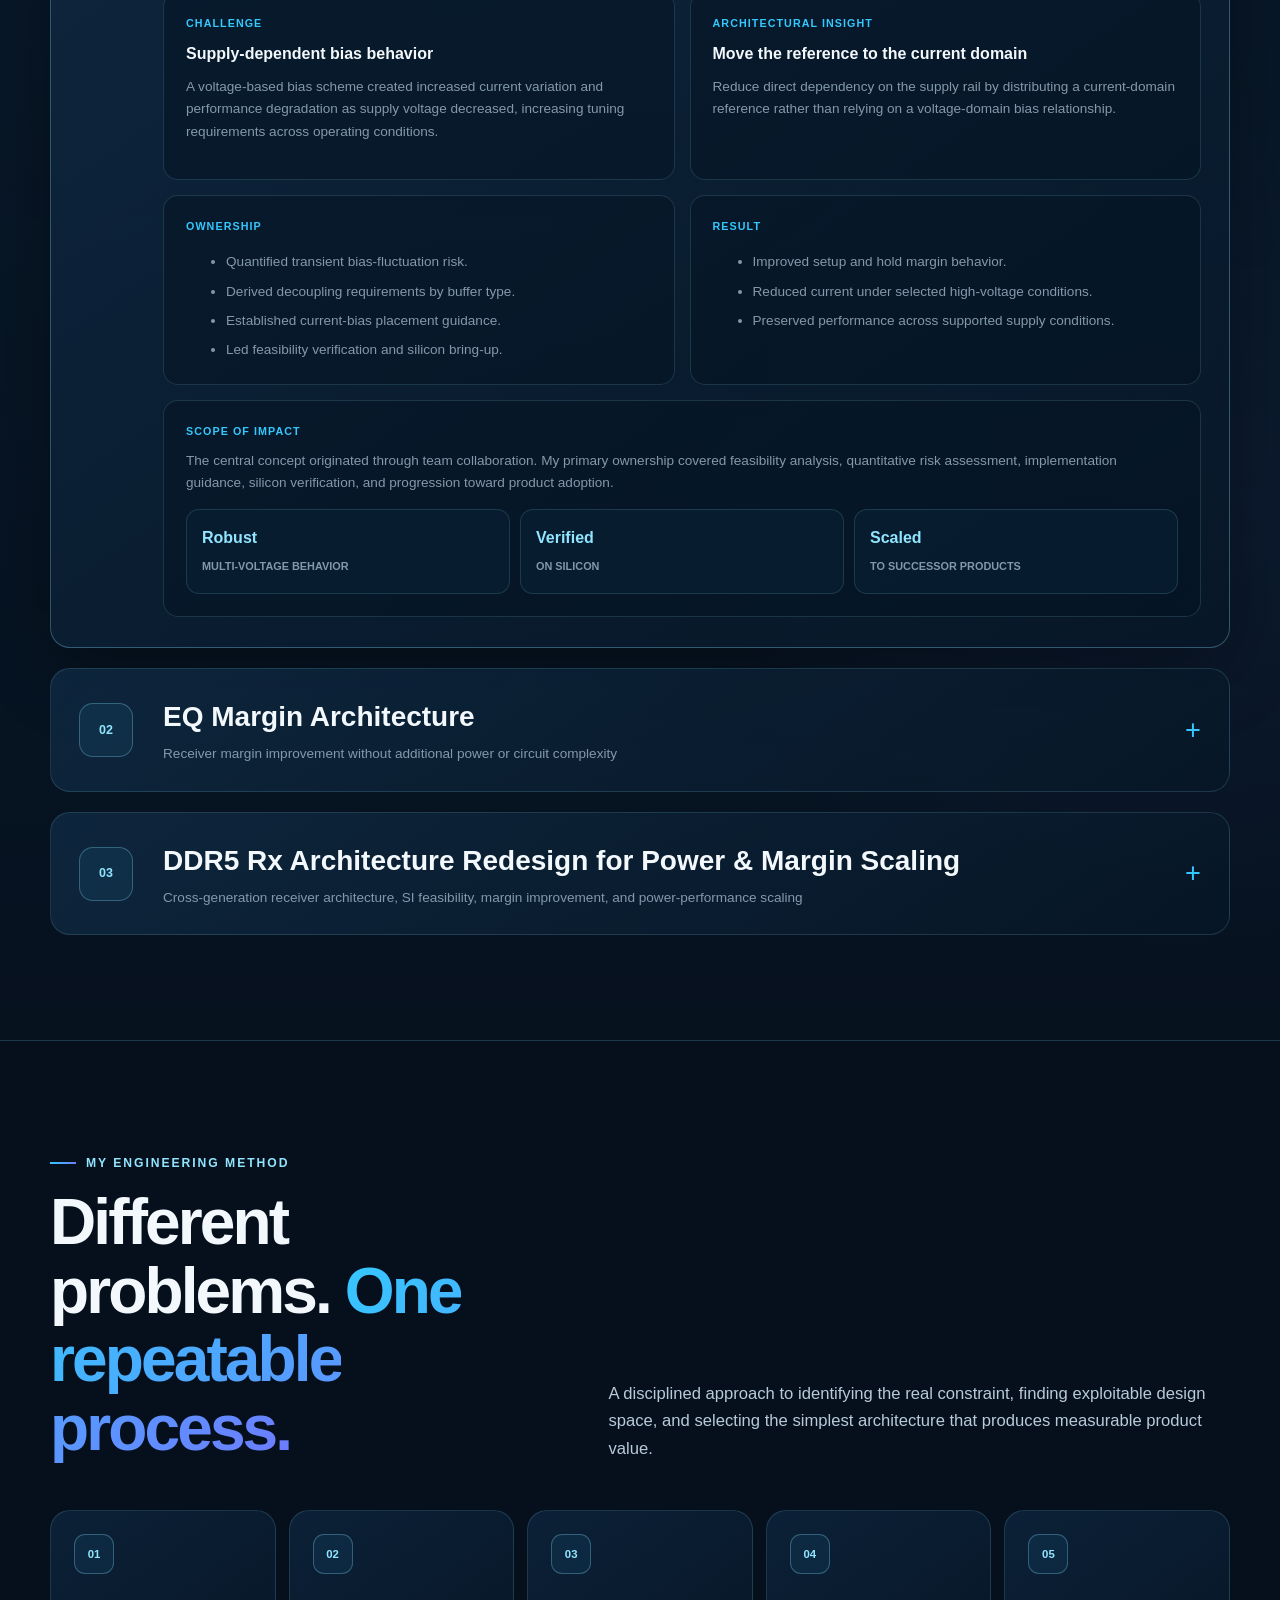
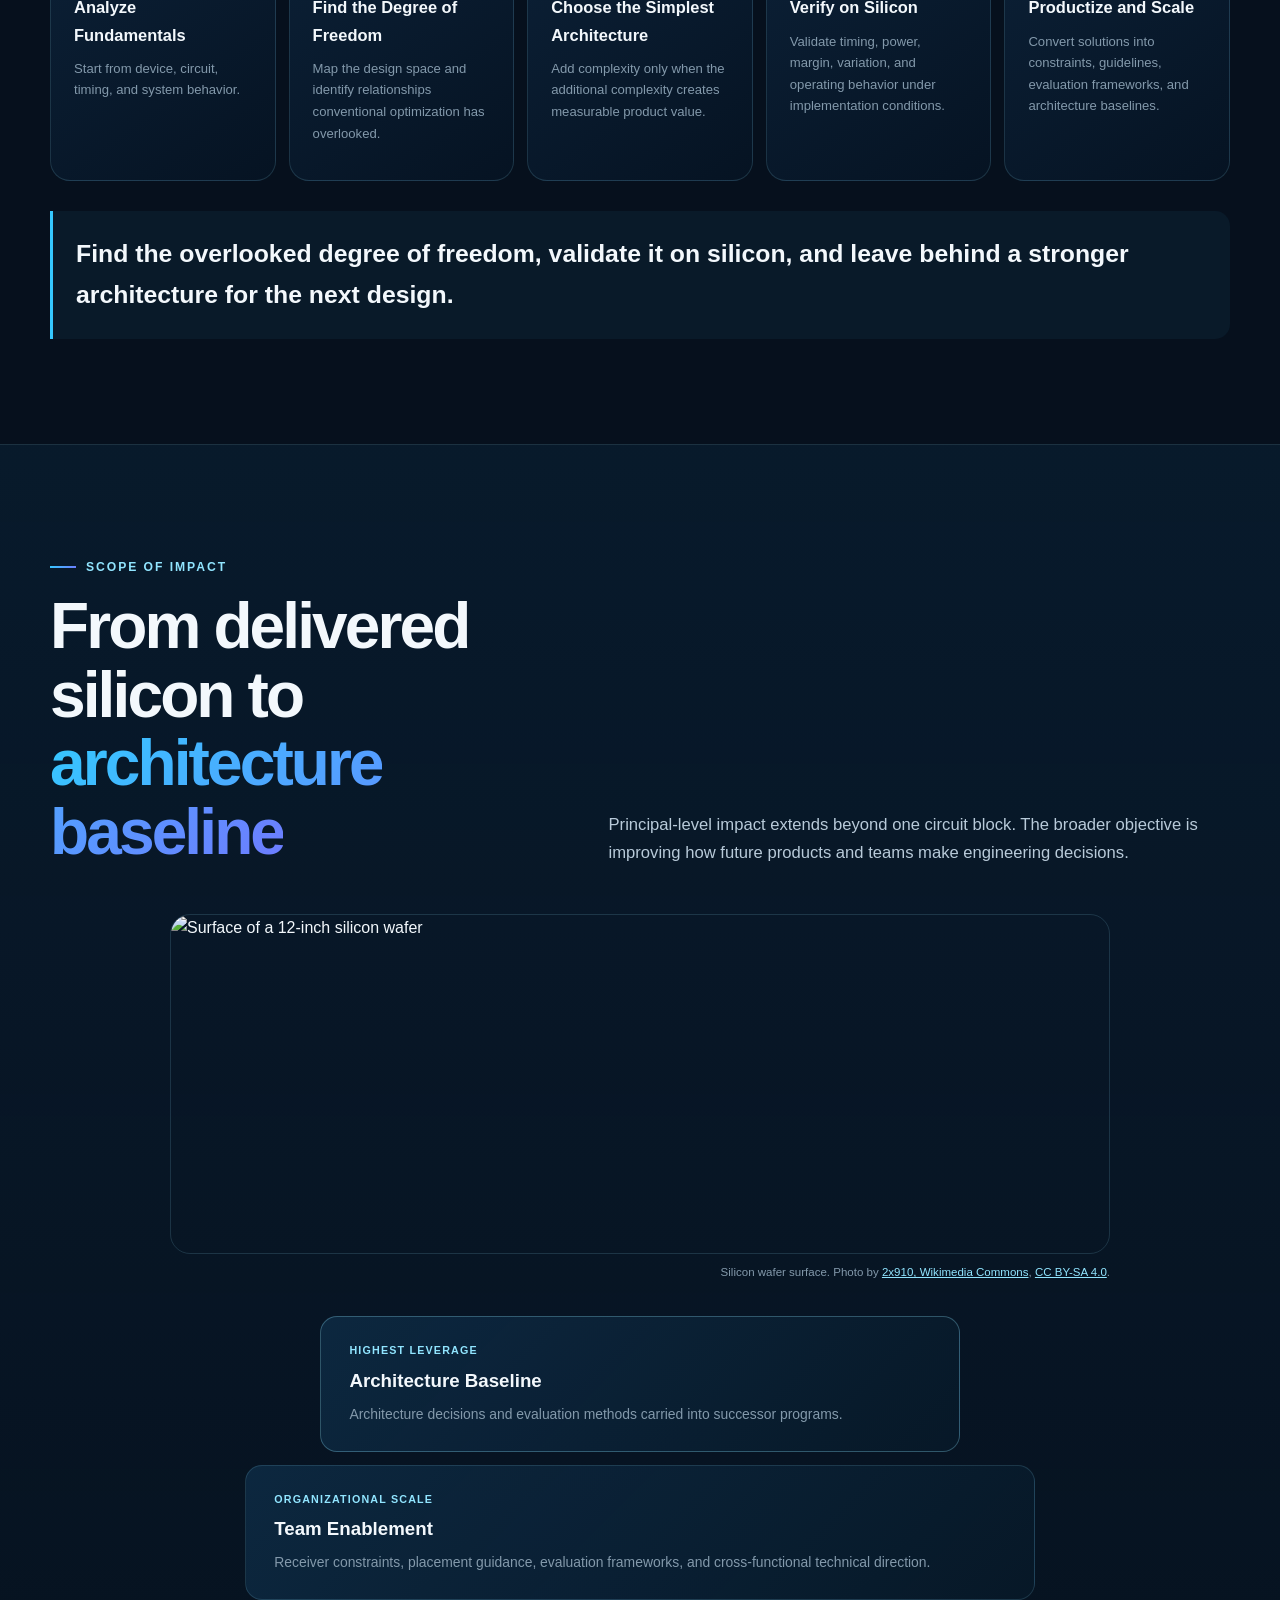
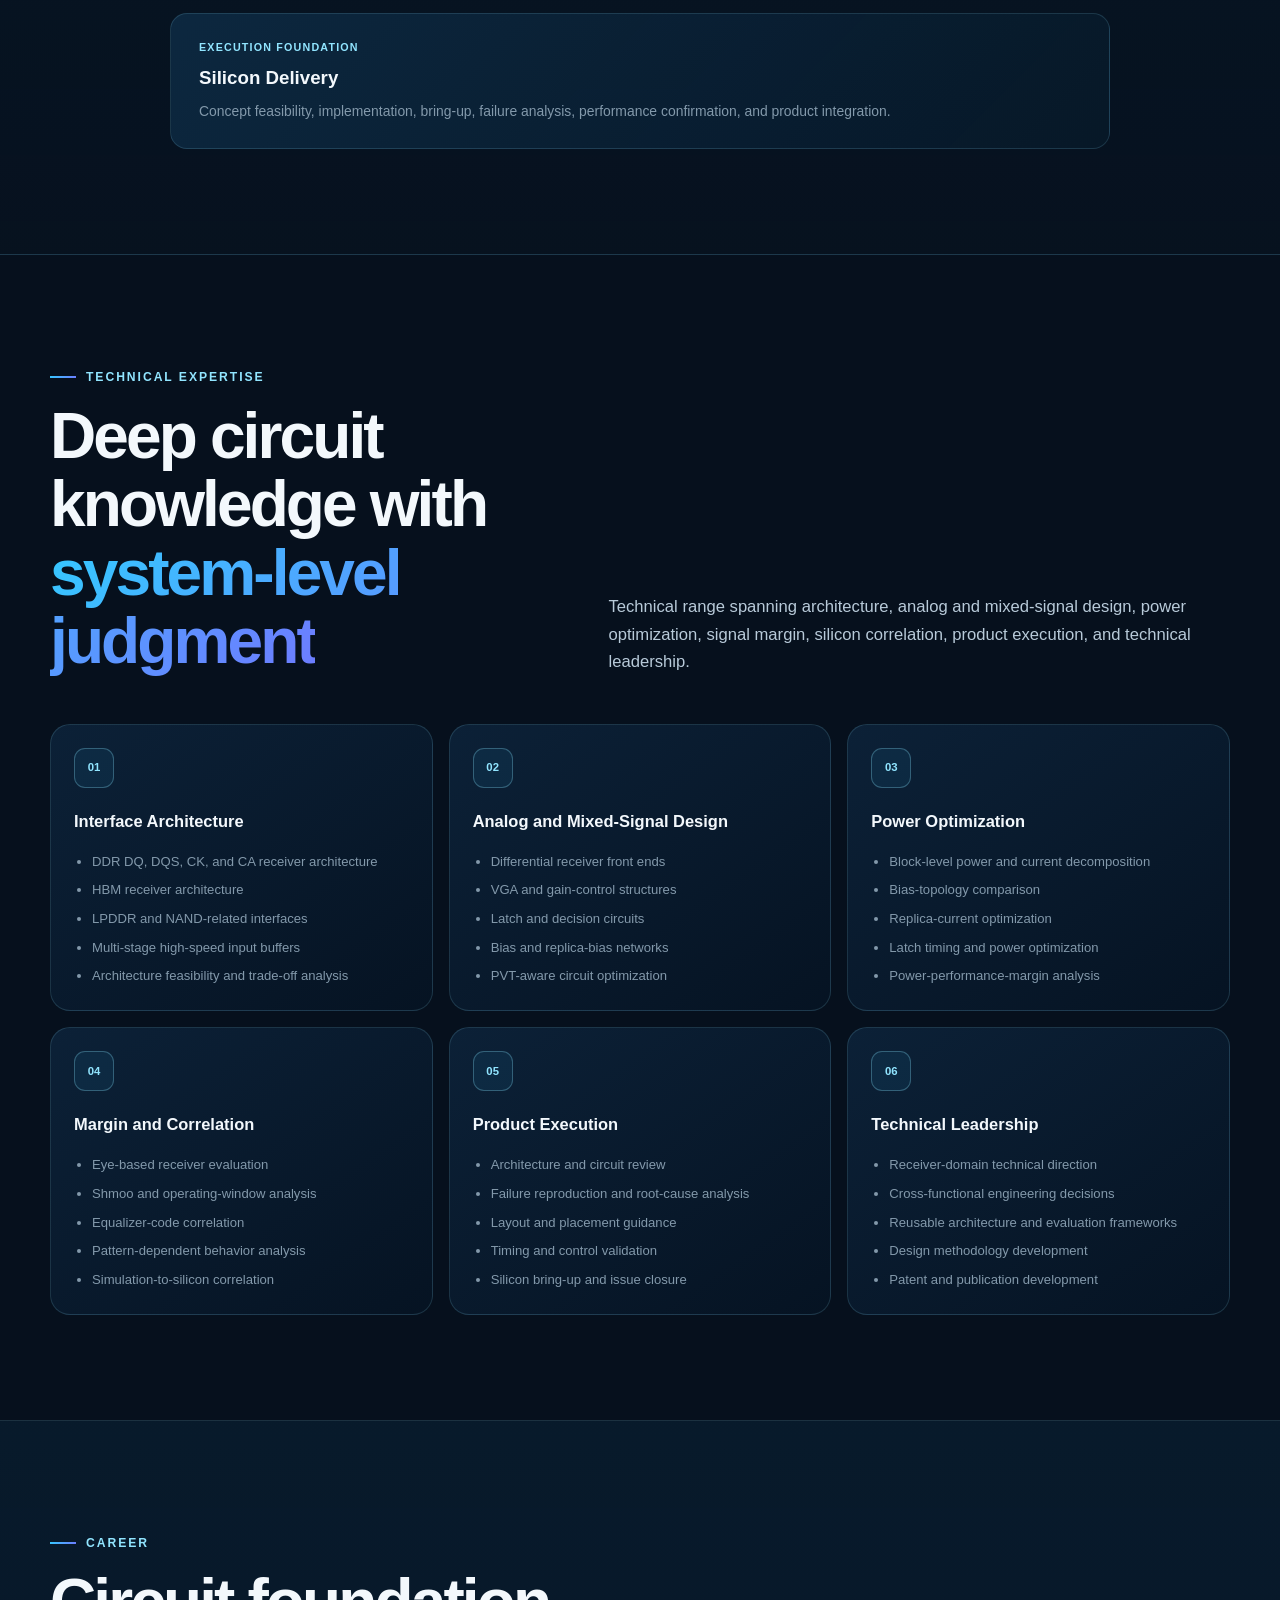
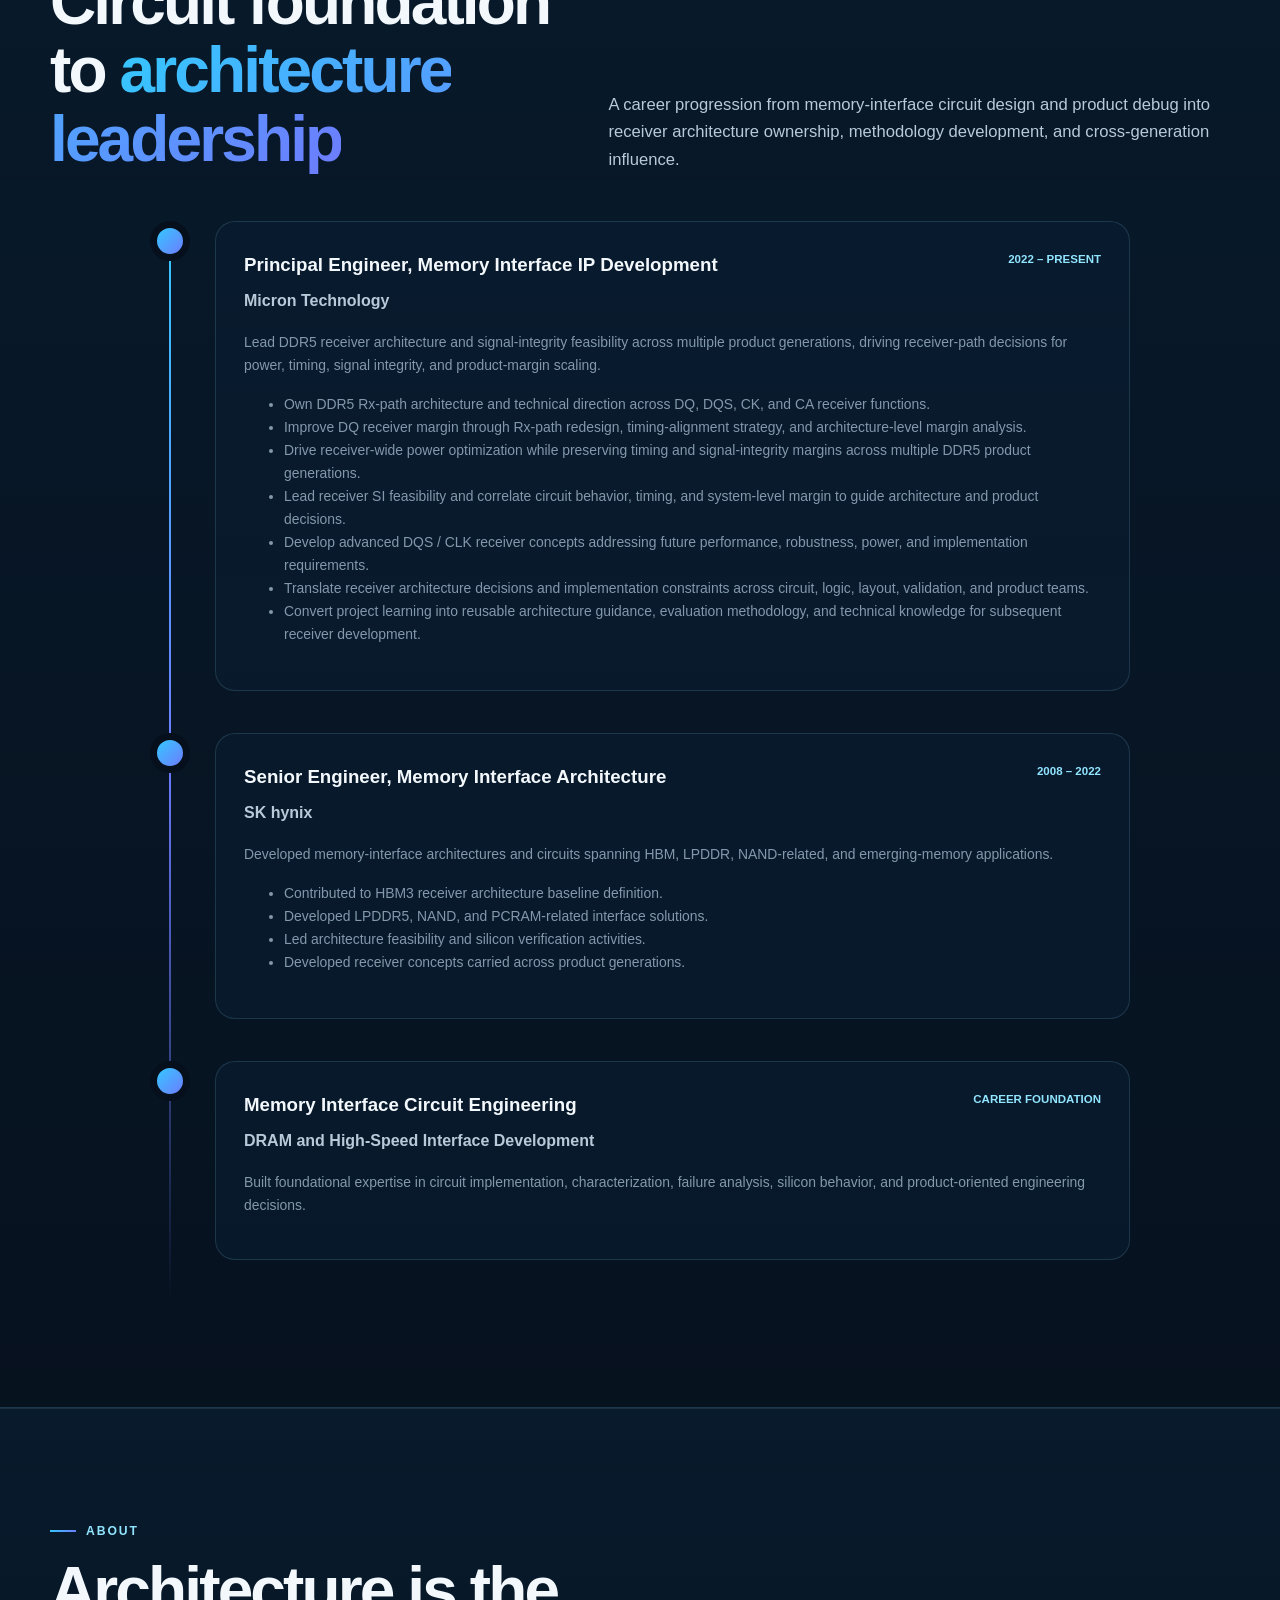
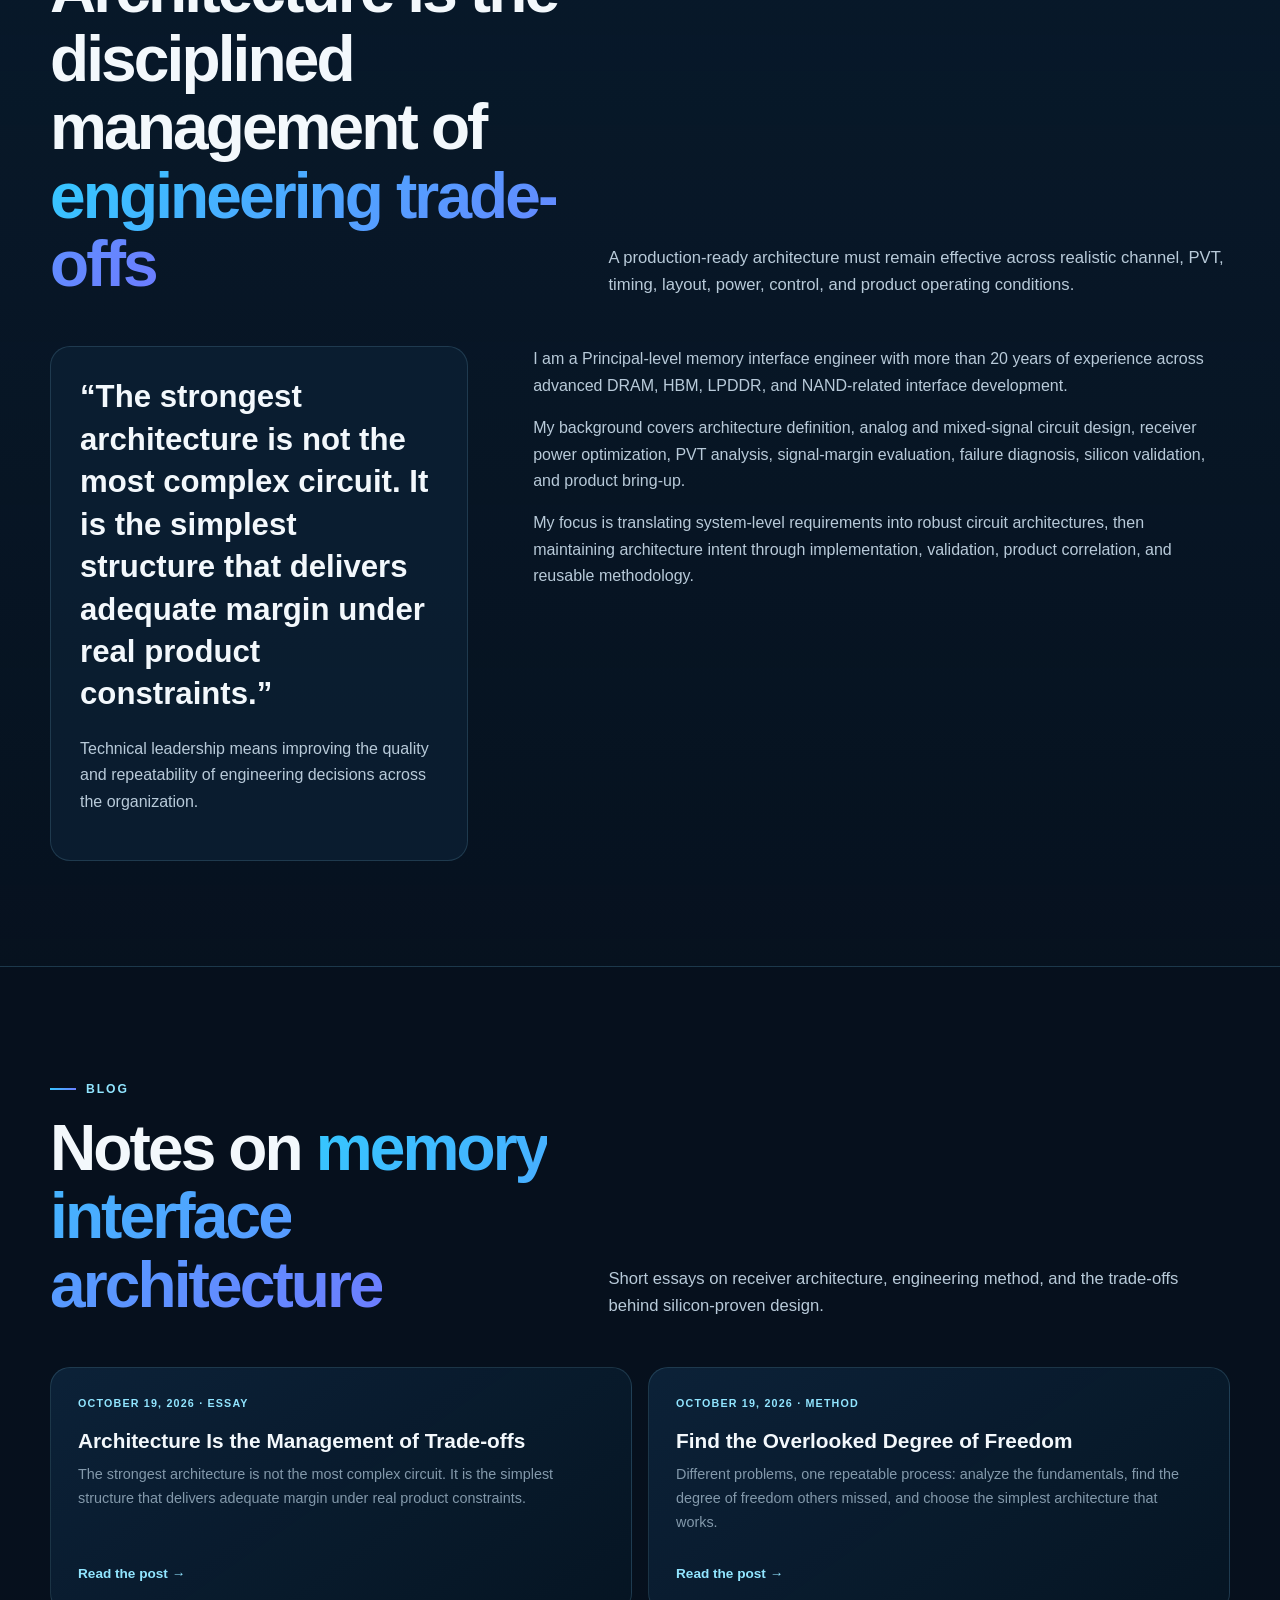
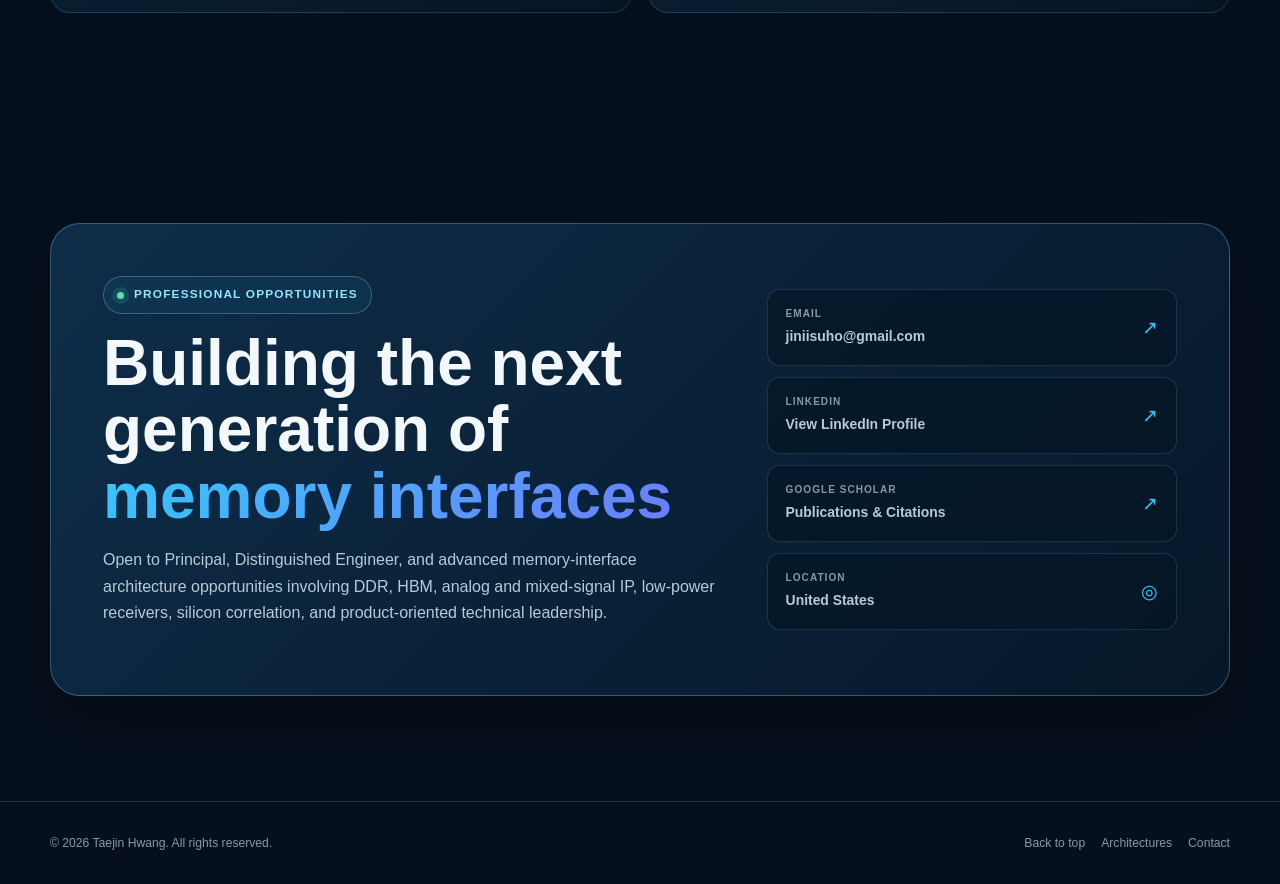
==== commit 8e0e73c9: "Add files via upload" ====
--- a/index.html
+++ b/index.html
@@ -1092,6 +1092,11 @@
 </p>
 
 </header>
+
+<figure class="impact-photo">
+<img src="images/wafer.jpg" alt="Surface of a 12-inch silicon wafer" loading="lazy">
+<figcaption>Silicon wafer surface. Photo by <a href="https://commons.wikimedia.org/wiki/File:Si_wafer.jpg" target="_blank" rel="noopener">2x910, Wikimedia Commons</a>, <a href="https://creativecommons.org/licenses/by-sa/4.0" target="_blank" rel="noopener">CC BY-SA 4.0</a>.</figcaption>
+</figure>
 
 <div class="impact-pyramid">
 
--- a/style.css
+++ b/style.css
@@ -1446,3 +1446,76 @@
 @media (max-width: 900px) {
 .blog-grid { grid-template-columns: 1fr; }
 }
+
+/* ==========================================================
+   HERO TITLE FIX (2026-10-19)
+   Phone screens: looser letter spacing, smaller title,
+   second line wraps cleanly instead of overlapping.
+   ========================================================== */
+
+.hero-title {
+letter-spacing: 0;
+}
+
+.hero-role {
+letter-spacing: 0;
+line-height: 1.15;
+font-size: clamp(1.6rem, 4vw, 2.9rem);
+}
+
+@media (max-width: 650px) {
+
+.hero-title {
+font-size: clamp(2.5rem, 11.5vw, 3.4rem);
+line-height: 1.03;
+letter-spacing: 0;
+}
+
+.hero-role {
+font-size: clamp(1.3rem, 5.8vw, 1.9rem);
+line-height: 1.22;
+letter-spacing: 0;
+margin-top: 10px;
+}
+
+}
+
+@media (max-width: 400px) {
+
+.hero-role {
+font-size: 1.22rem;
+}
+
+}
+
+/* ==========================================================
+   IMPACT PHOTO (2026-10-20)
+   One wide photo above the impact levels. Kept quiet:
+   same border/radius as the cards, small credit line.
+   ========================================================== */
+
+.impact-photo {
+margin: 0 auto 34px;
+max-width: 940px;
+}
+
+.impact-photo img {
+display: block;
+width: 100%;
+height: clamp(200px, 34vw, 340px);
+object-fit: cover;
+border: 1px solid var(--border);
+border-radius: var(--radius);
+}
+
+.impact-photo figcaption {
+margin-top: 9px;
+color: var(--muted);
+font-size: .72rem;
+text-align: right;
+}
+
+.impact-photo figcaption a {
+color: var(--primary-light);
+text-decoration: underline;
+}
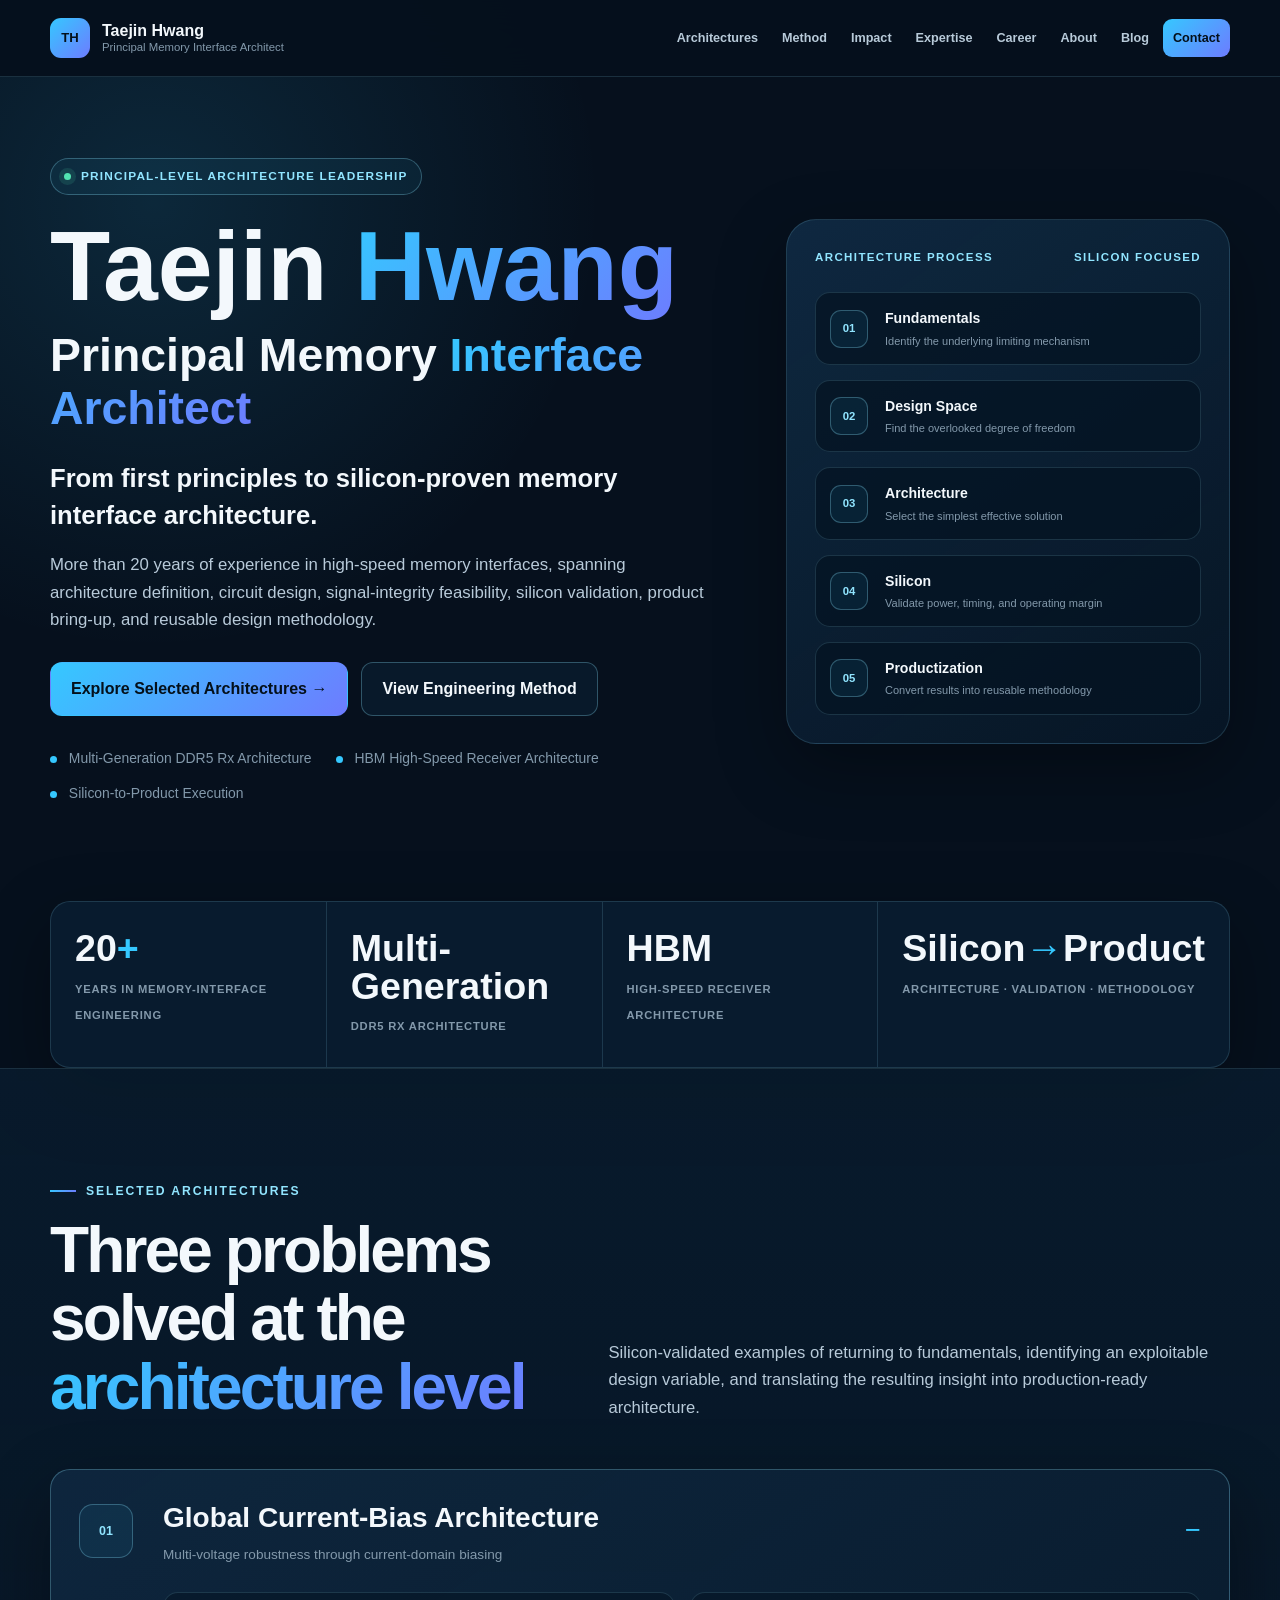
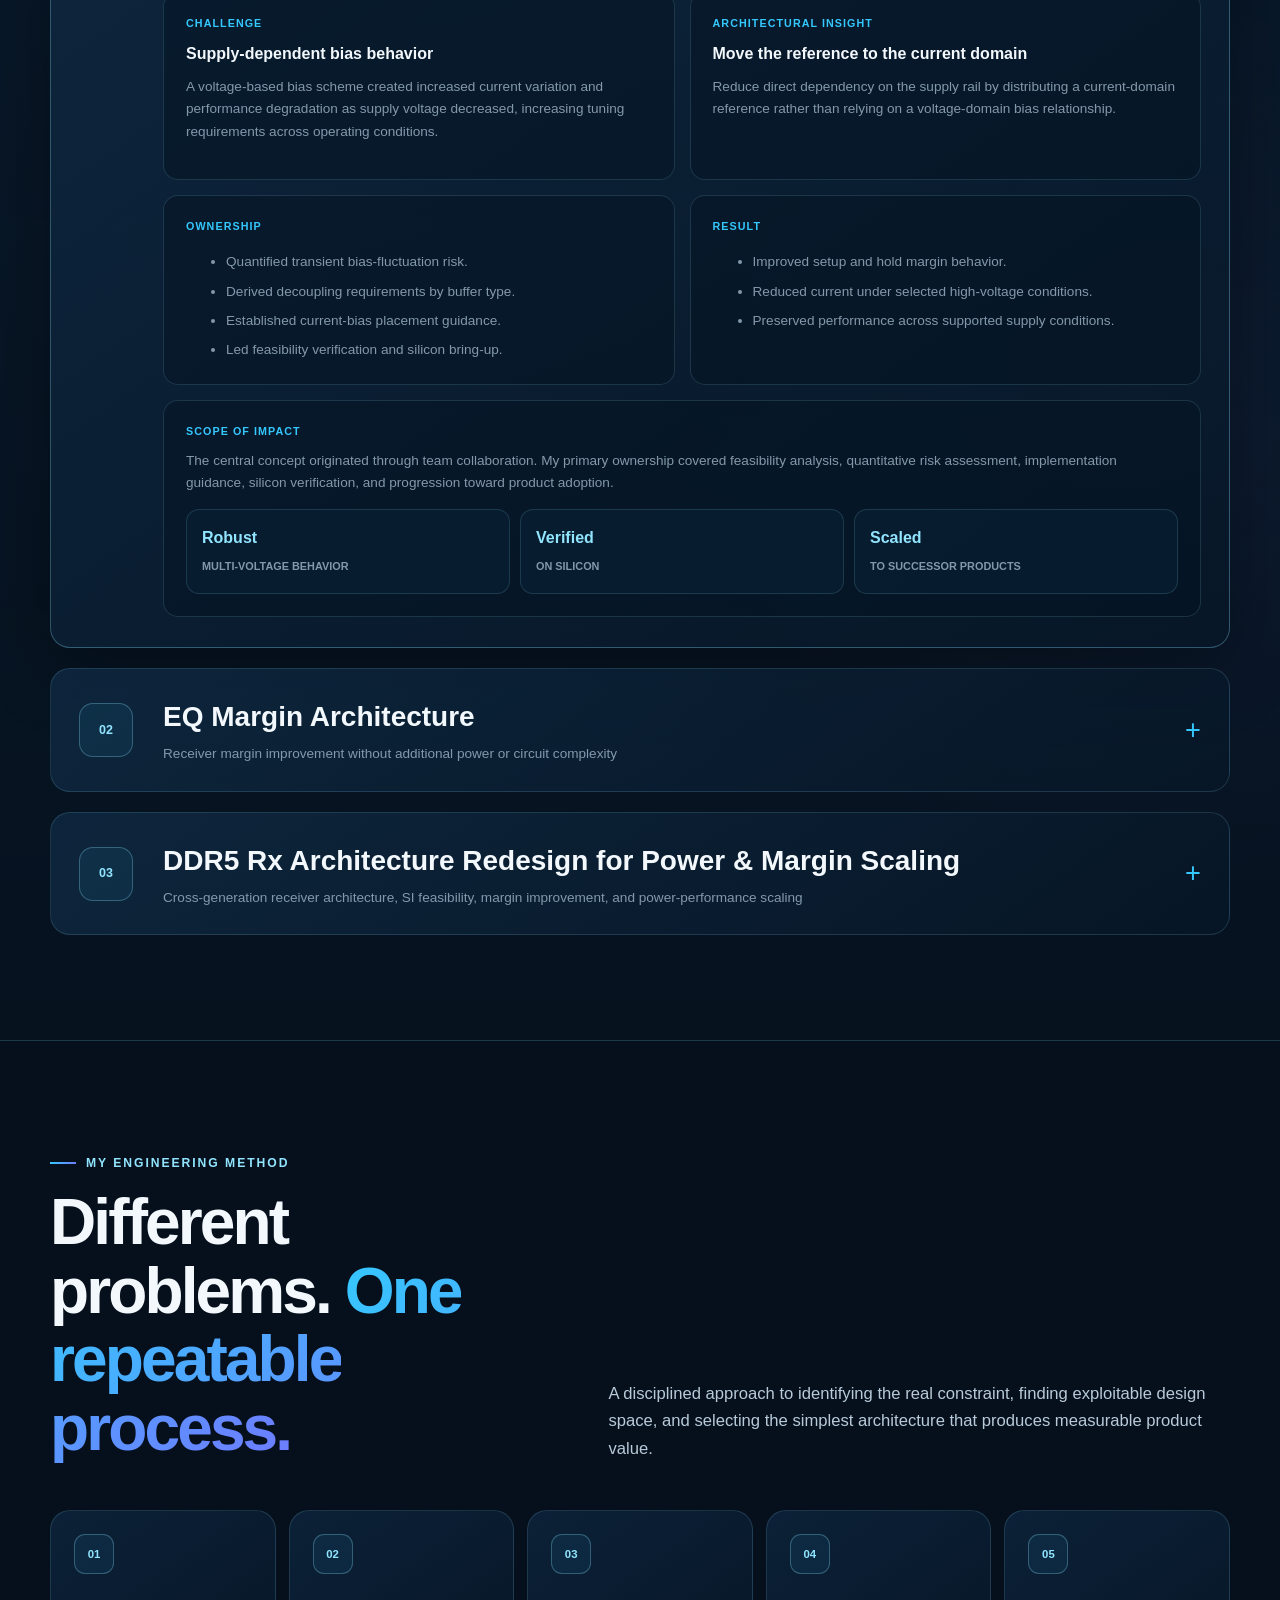
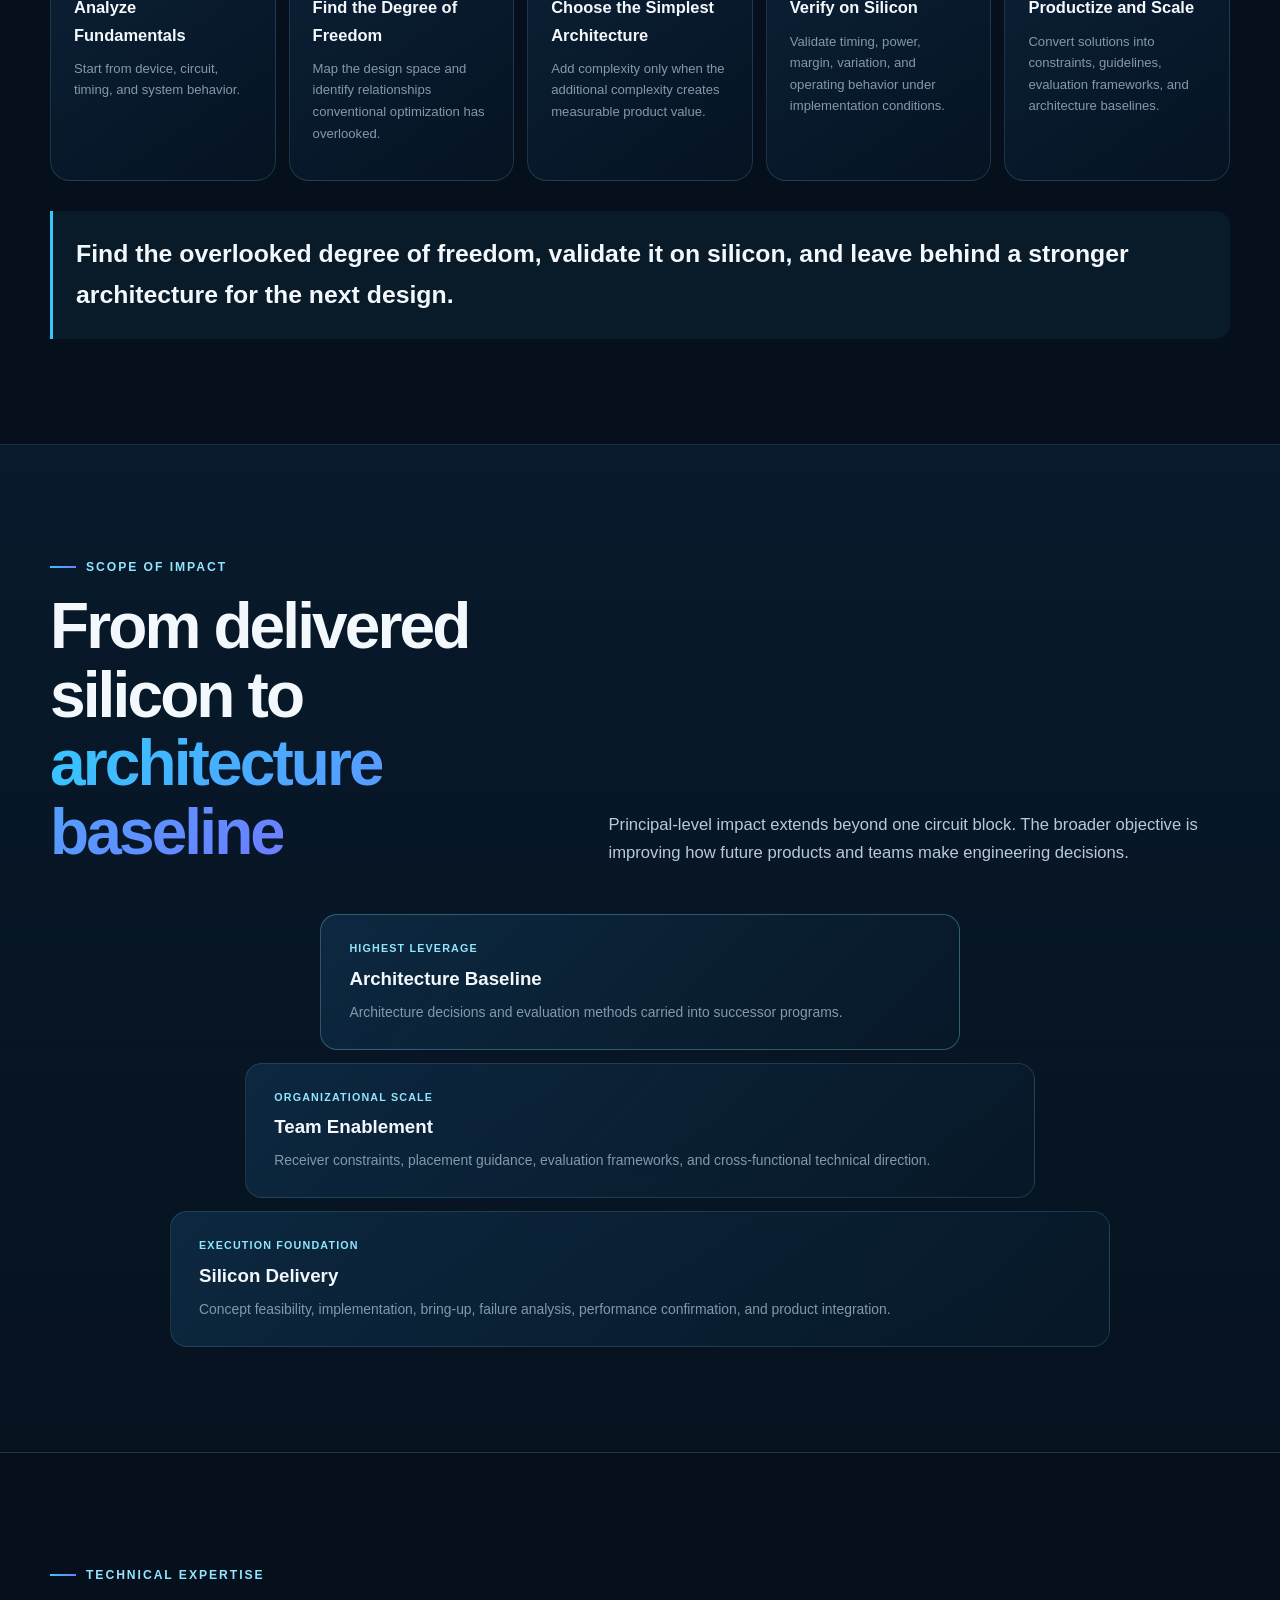
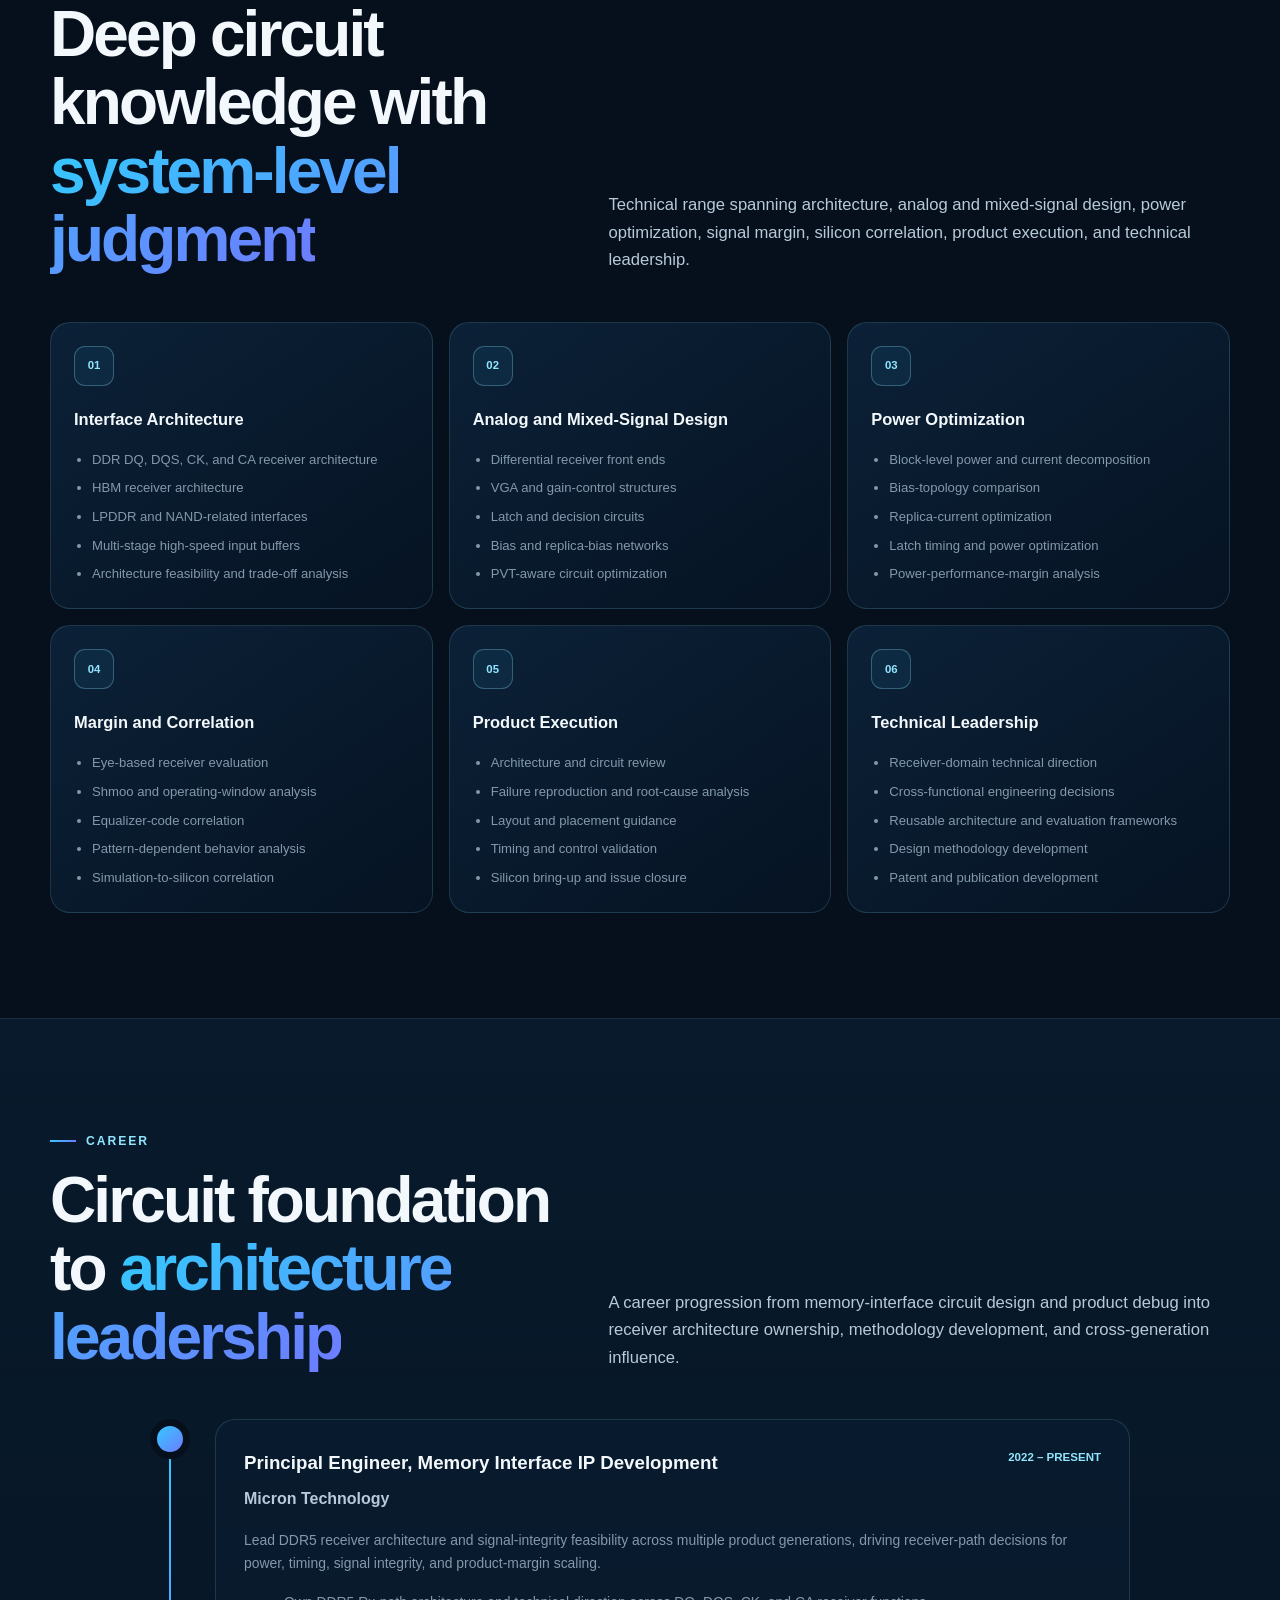
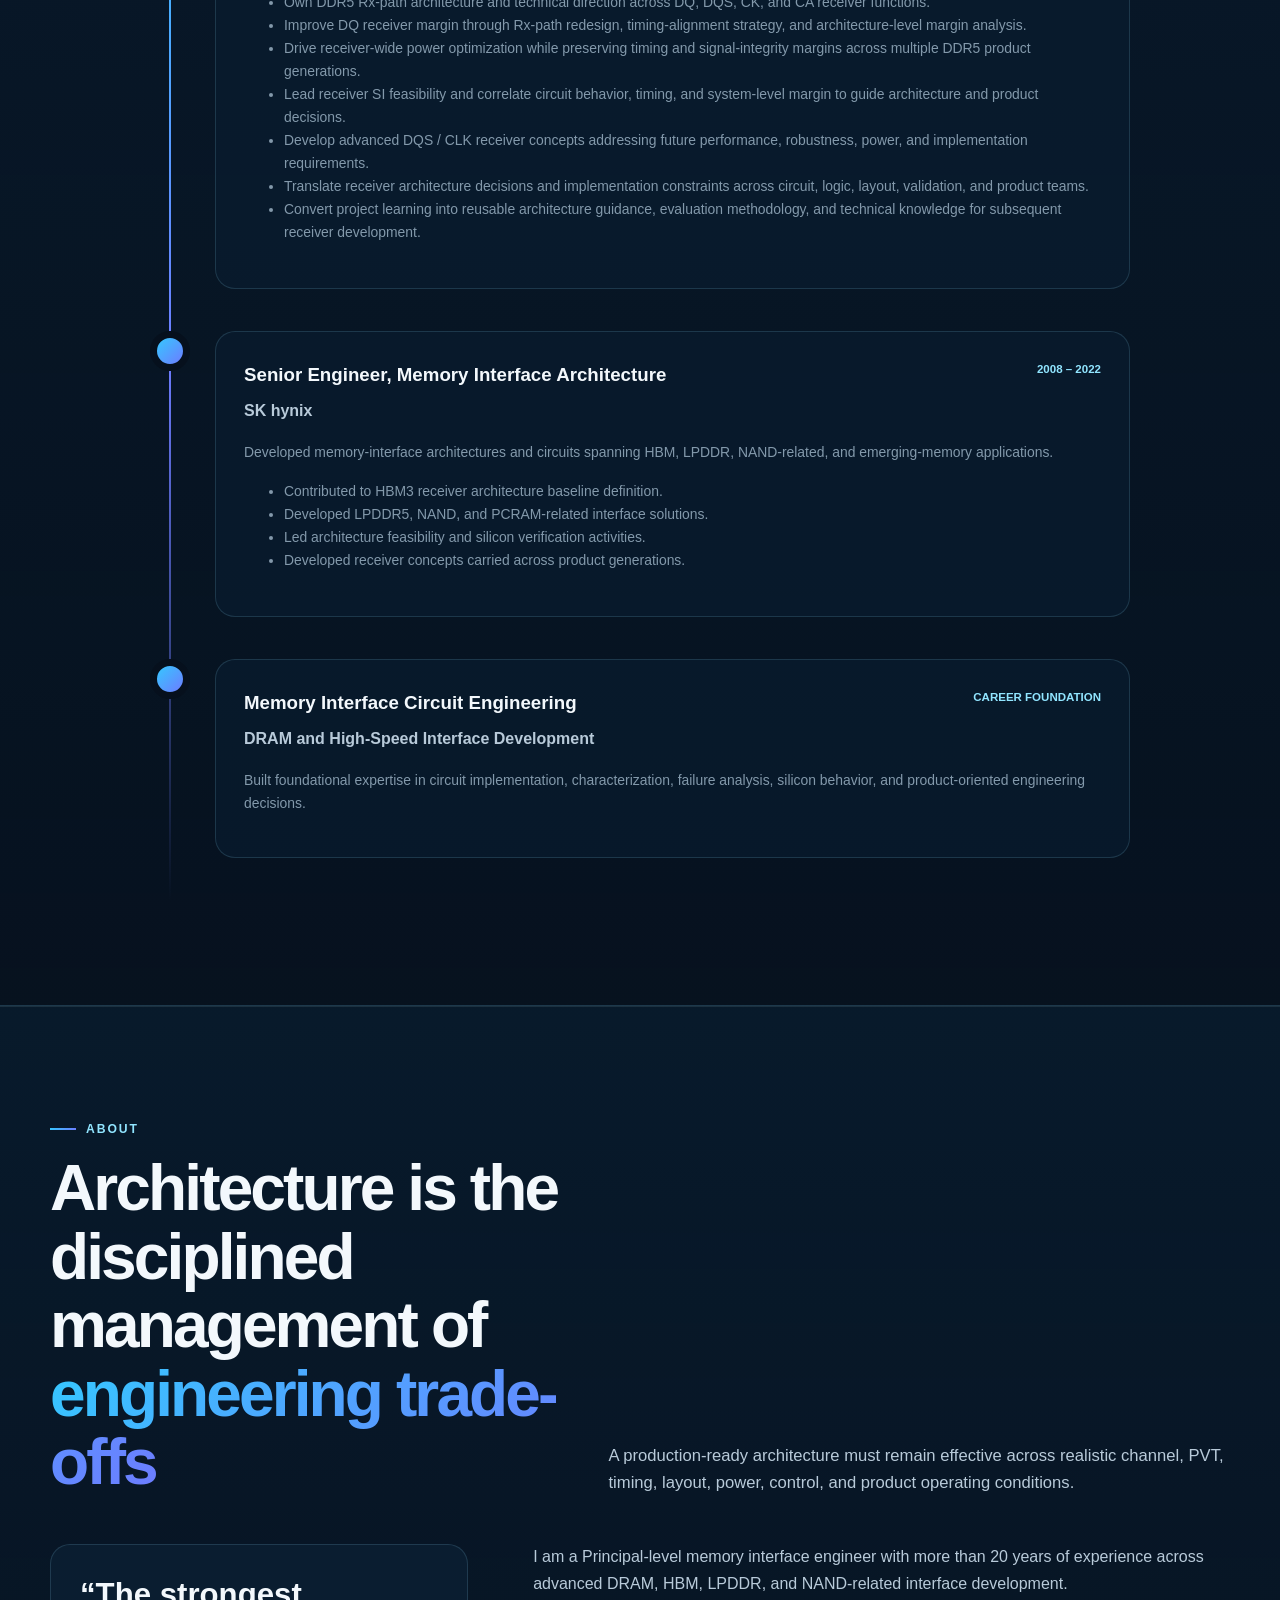
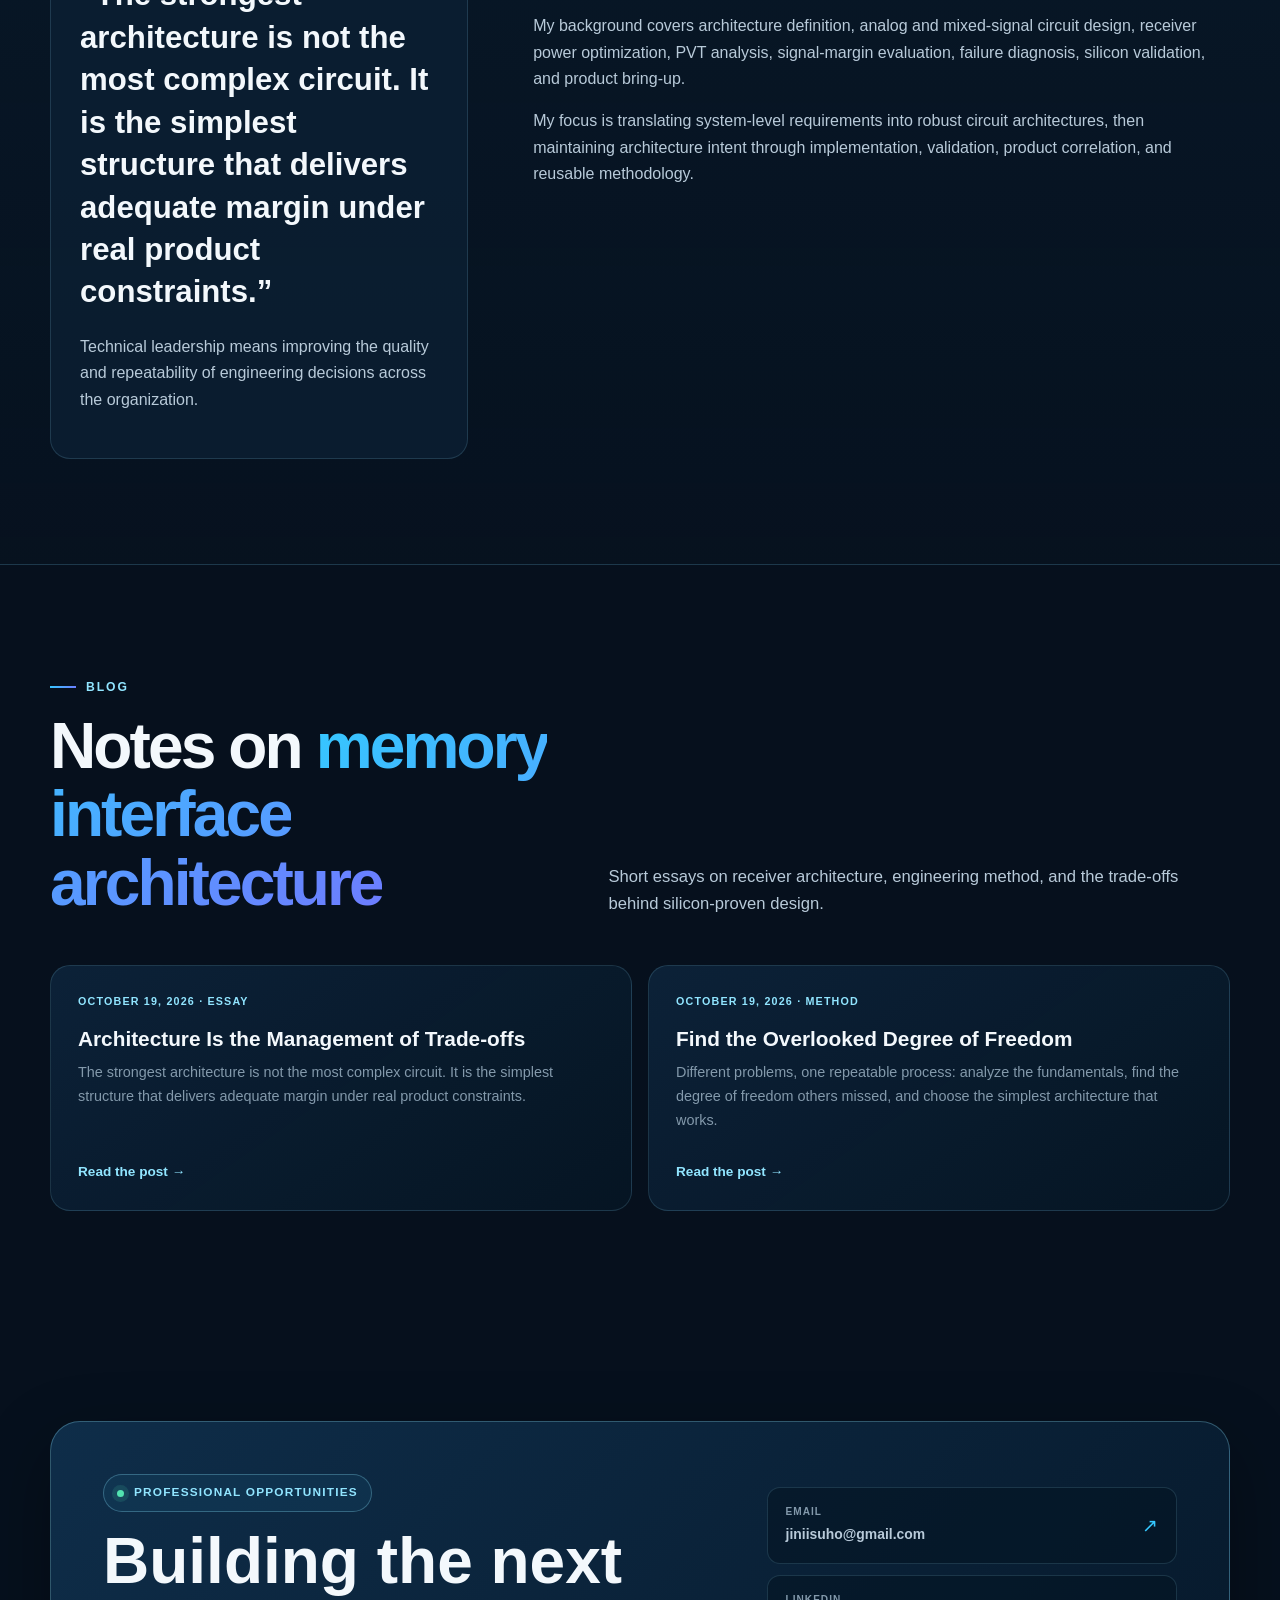
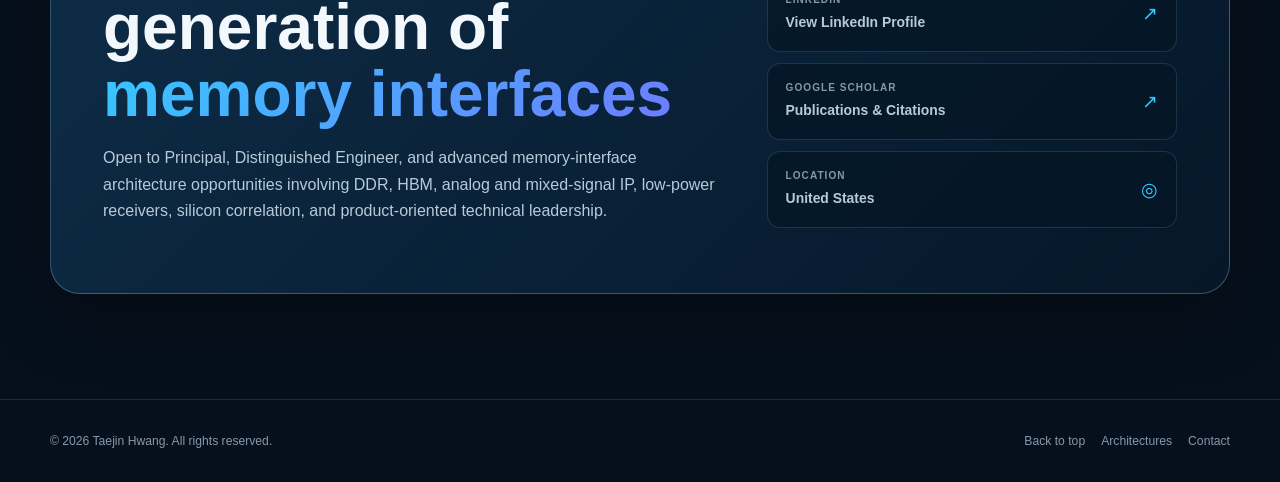
==== commit 204a5636: "Add files via upload" ====
--- a/index.html
+++ b/index.html
@@ -1092,11 +1092,6 @@
 </p>
 
 </header>
-
-<figure class="impact-photo">
-<img src="images/wafer.jpg" alt="Surface of a 12-inch silicon wafer" loading="lazy">
-<figcaption>Silicon wafer surface. Photo by <a href="https://commons.wikimedia.org/wiki/File:Si_wafer.jpg" target="_blank" rel="noopener">2x910, Wikimedia Commons</a>, <a href="https://creativecommons.org/licenses/by-sa/4.0" target="_blank" rel="noopener">CC BY-SA 4.0</a>.</figcaption>
-</figure>
 
 <div class="impact-pyramid">
 
--- a/style.css
+++ b/style.css
@@ -1487,35 +1487,3 @@
 }
 
 }
-
-/* ==========================================================
-   IMPACT PHOTO (2026-10-20)
-   One wide photo above the impact levels. Kept quiet:
-   same border/radius as the cards, small credit line.
-   ========================================================== */
-
-.impact-photo {
-margin: 0 auto 34px;
-max-width: 940px;
-}
-
-.impact-photo img {
-display: block;
-width: 100%;
-height: clamp(200px, 34vw, 340px);
-object-fit: cover;
-border: 1px solid var(--border);
-border-radius: var(--radius);
-}
-
-.impact-photo figcaption {
-margin-top: 9px;
-color: var(--muted);
-font-size: .72rem;
-text-align: right;
-}
-
-.impact-photo figcaption a {
-color: var(--primary-light);
-text-decoration: underline;
-}
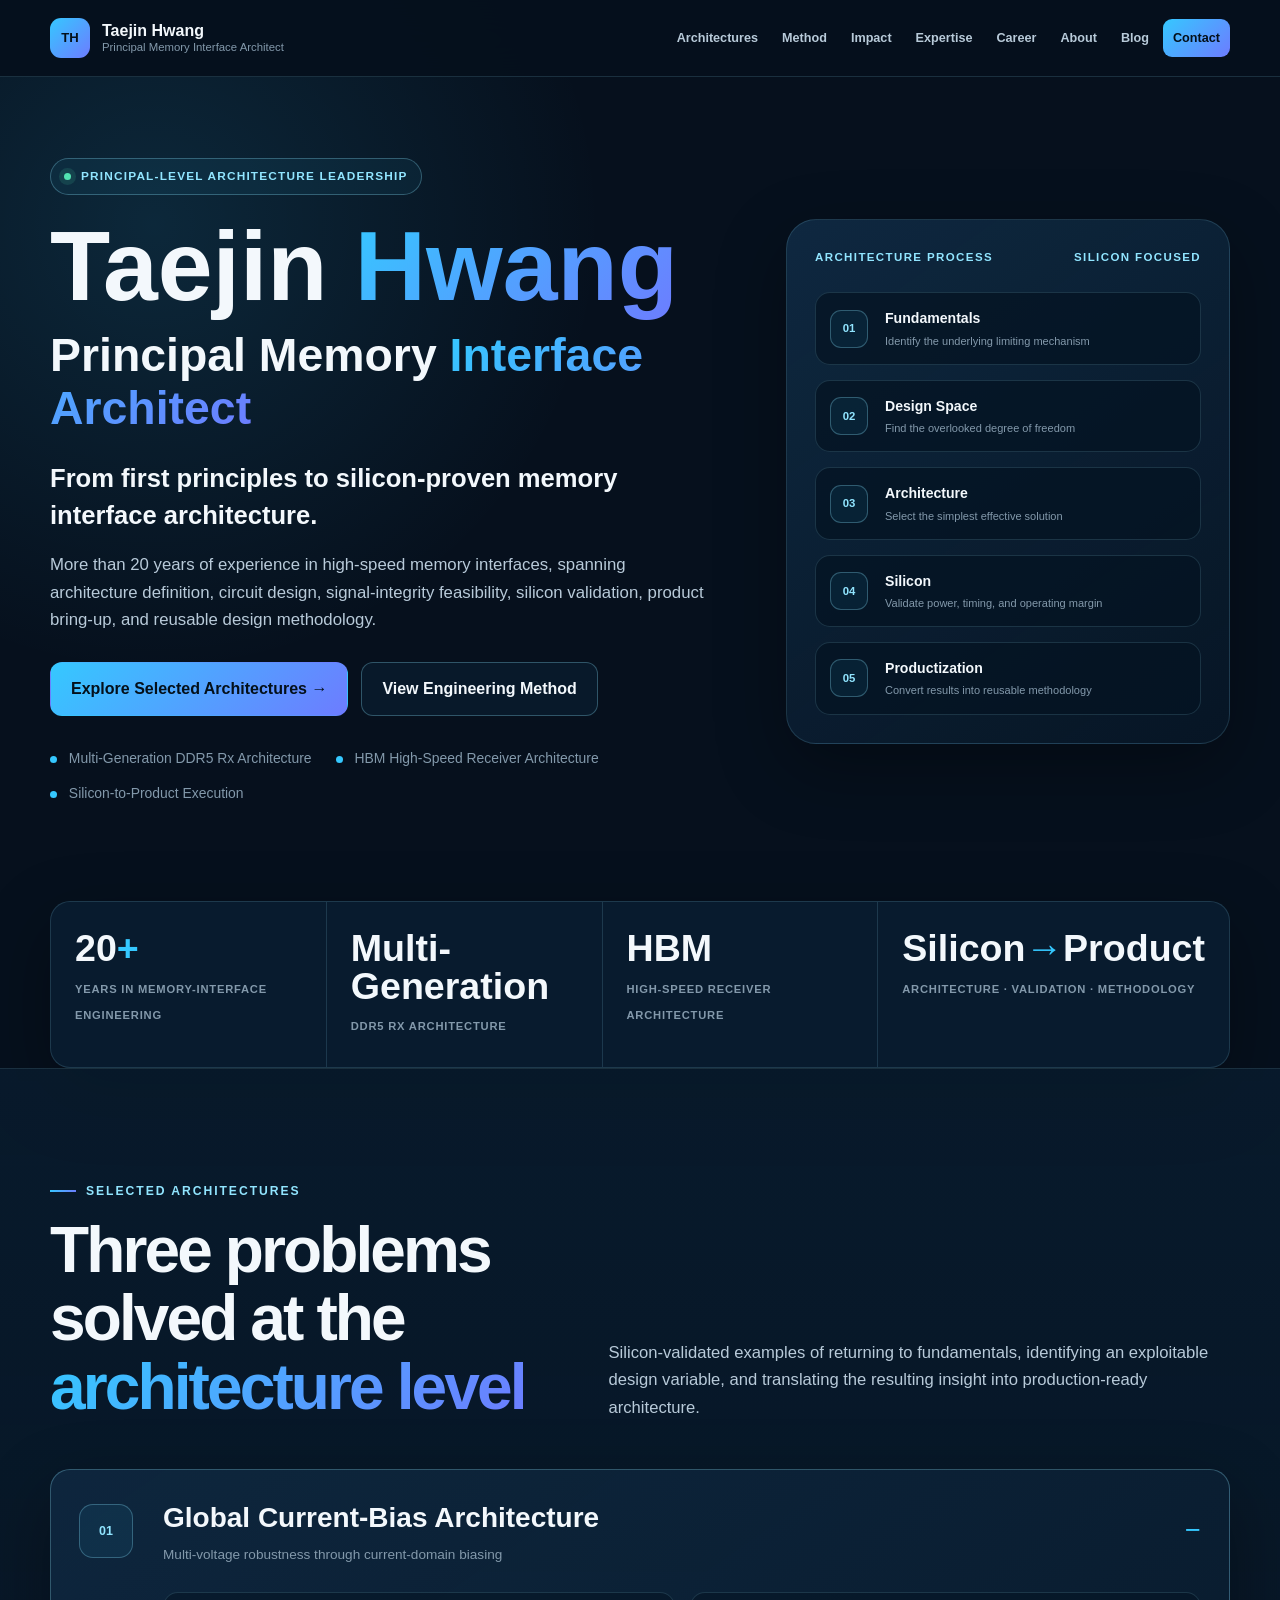
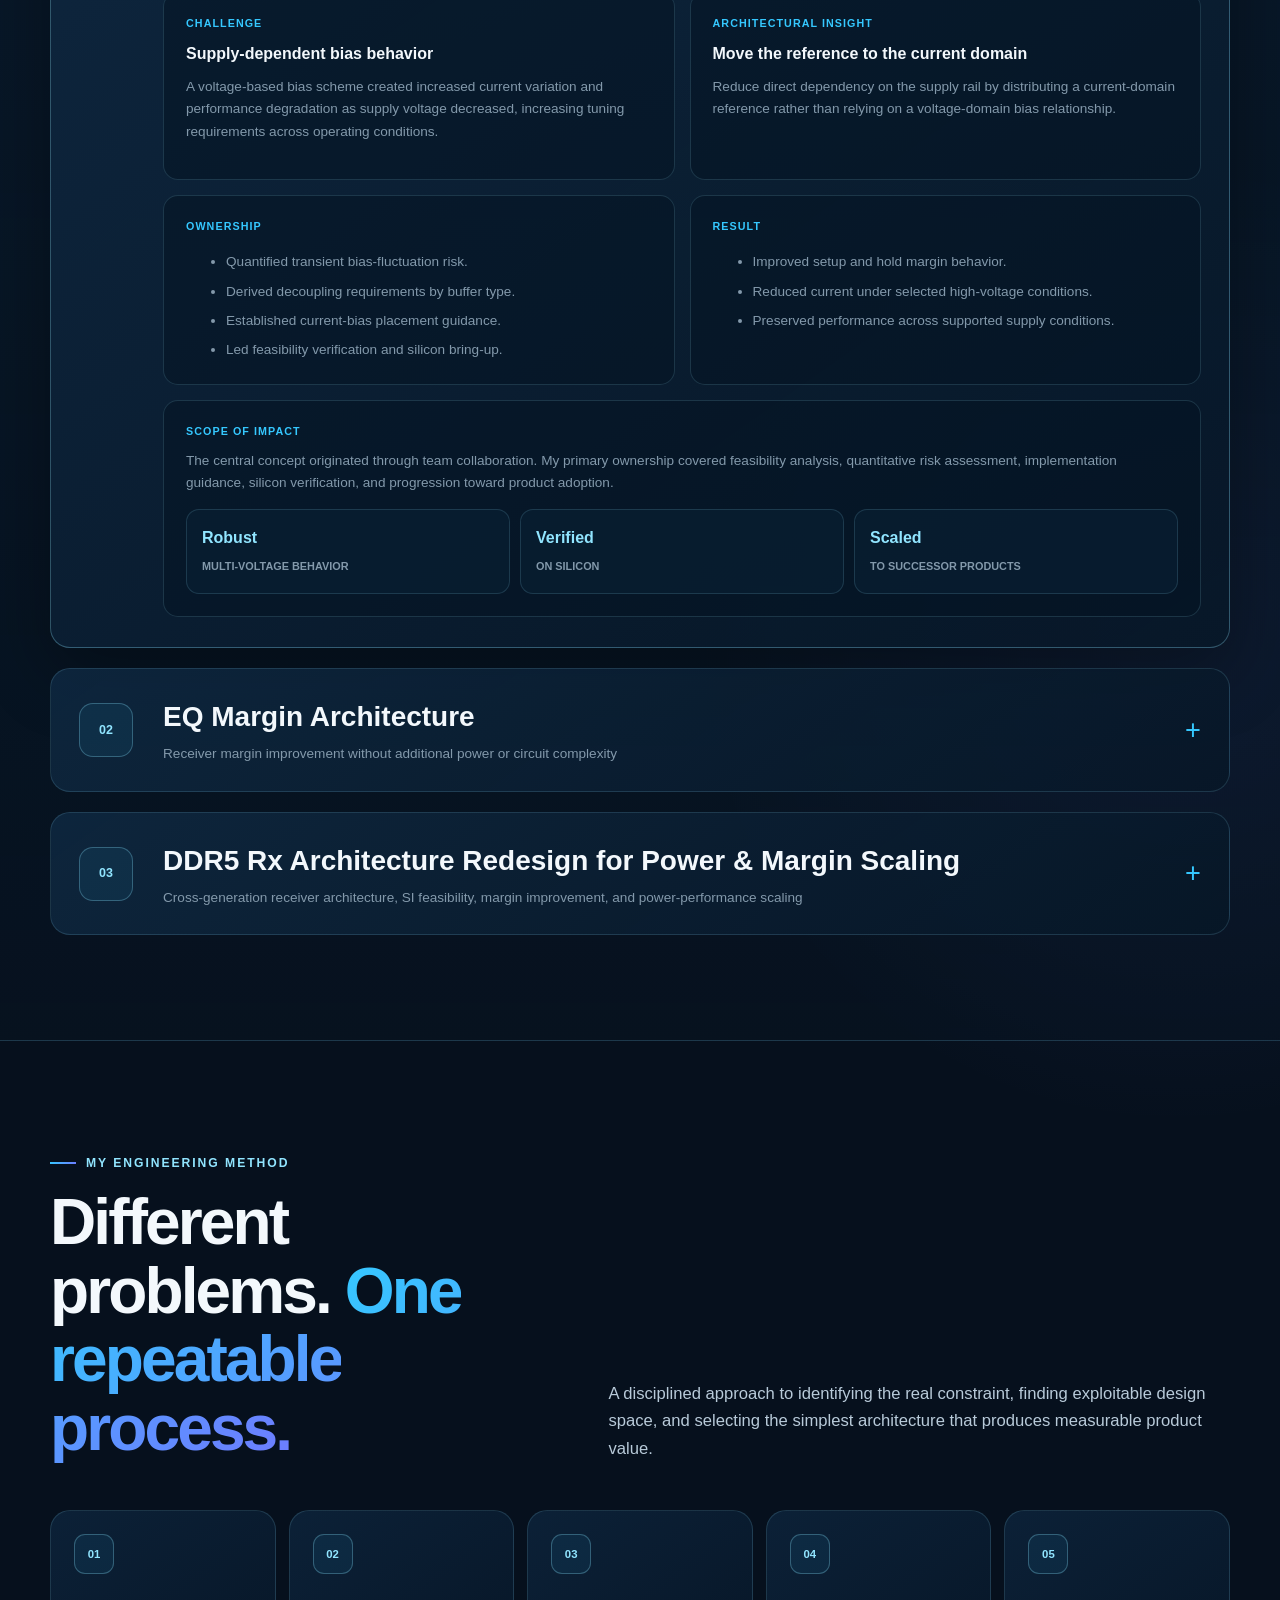
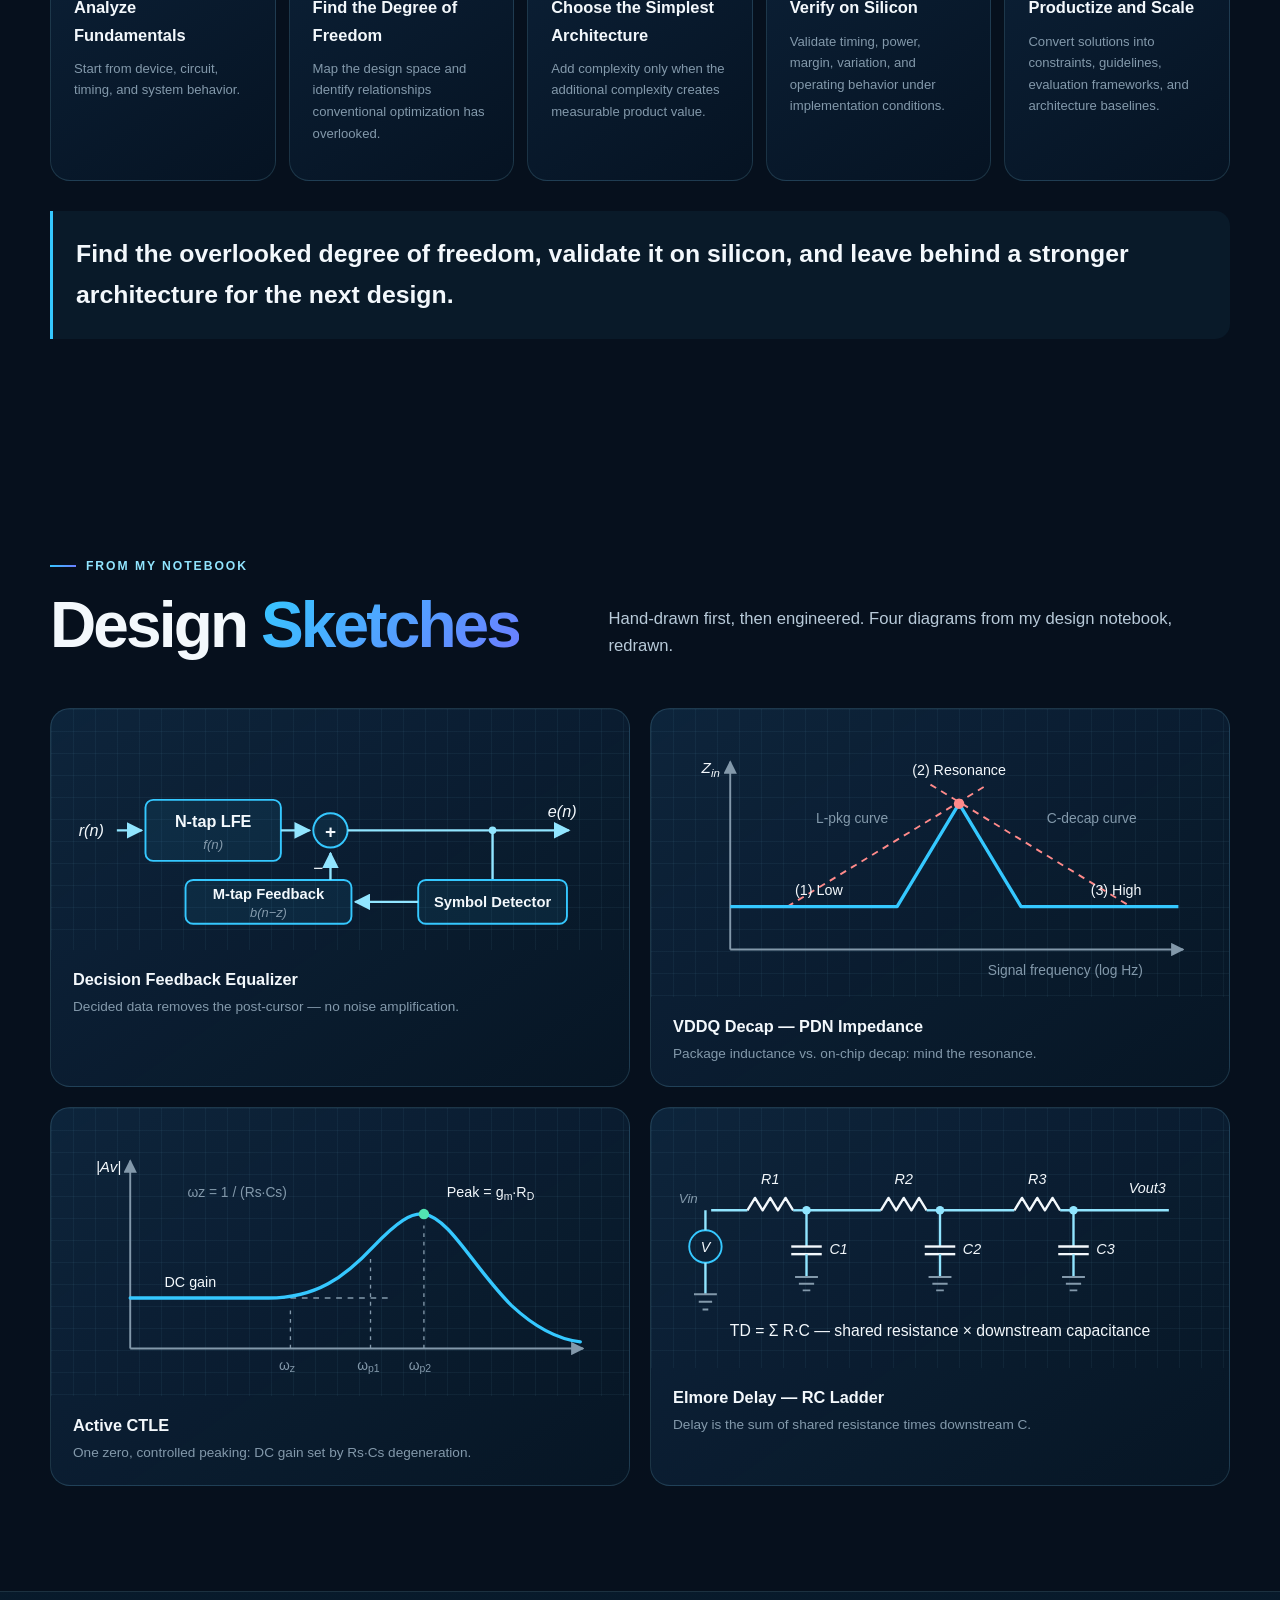
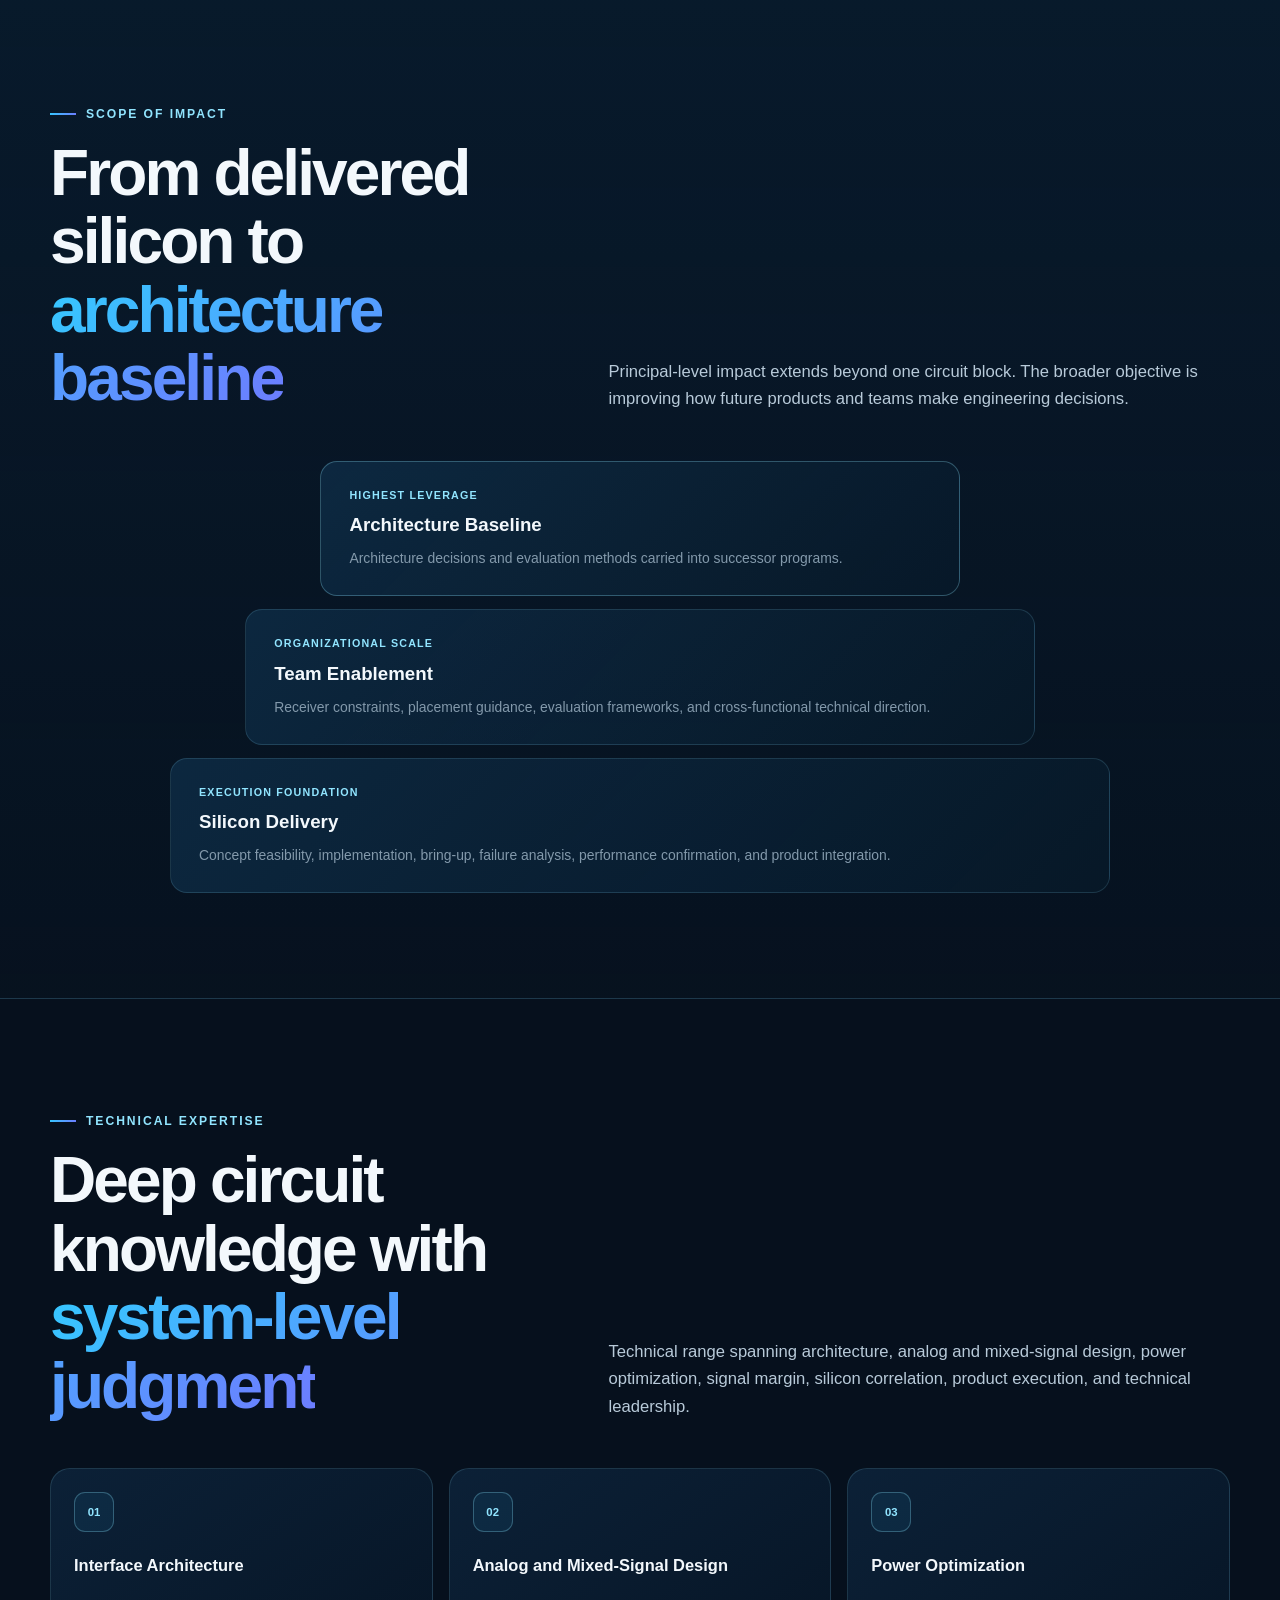
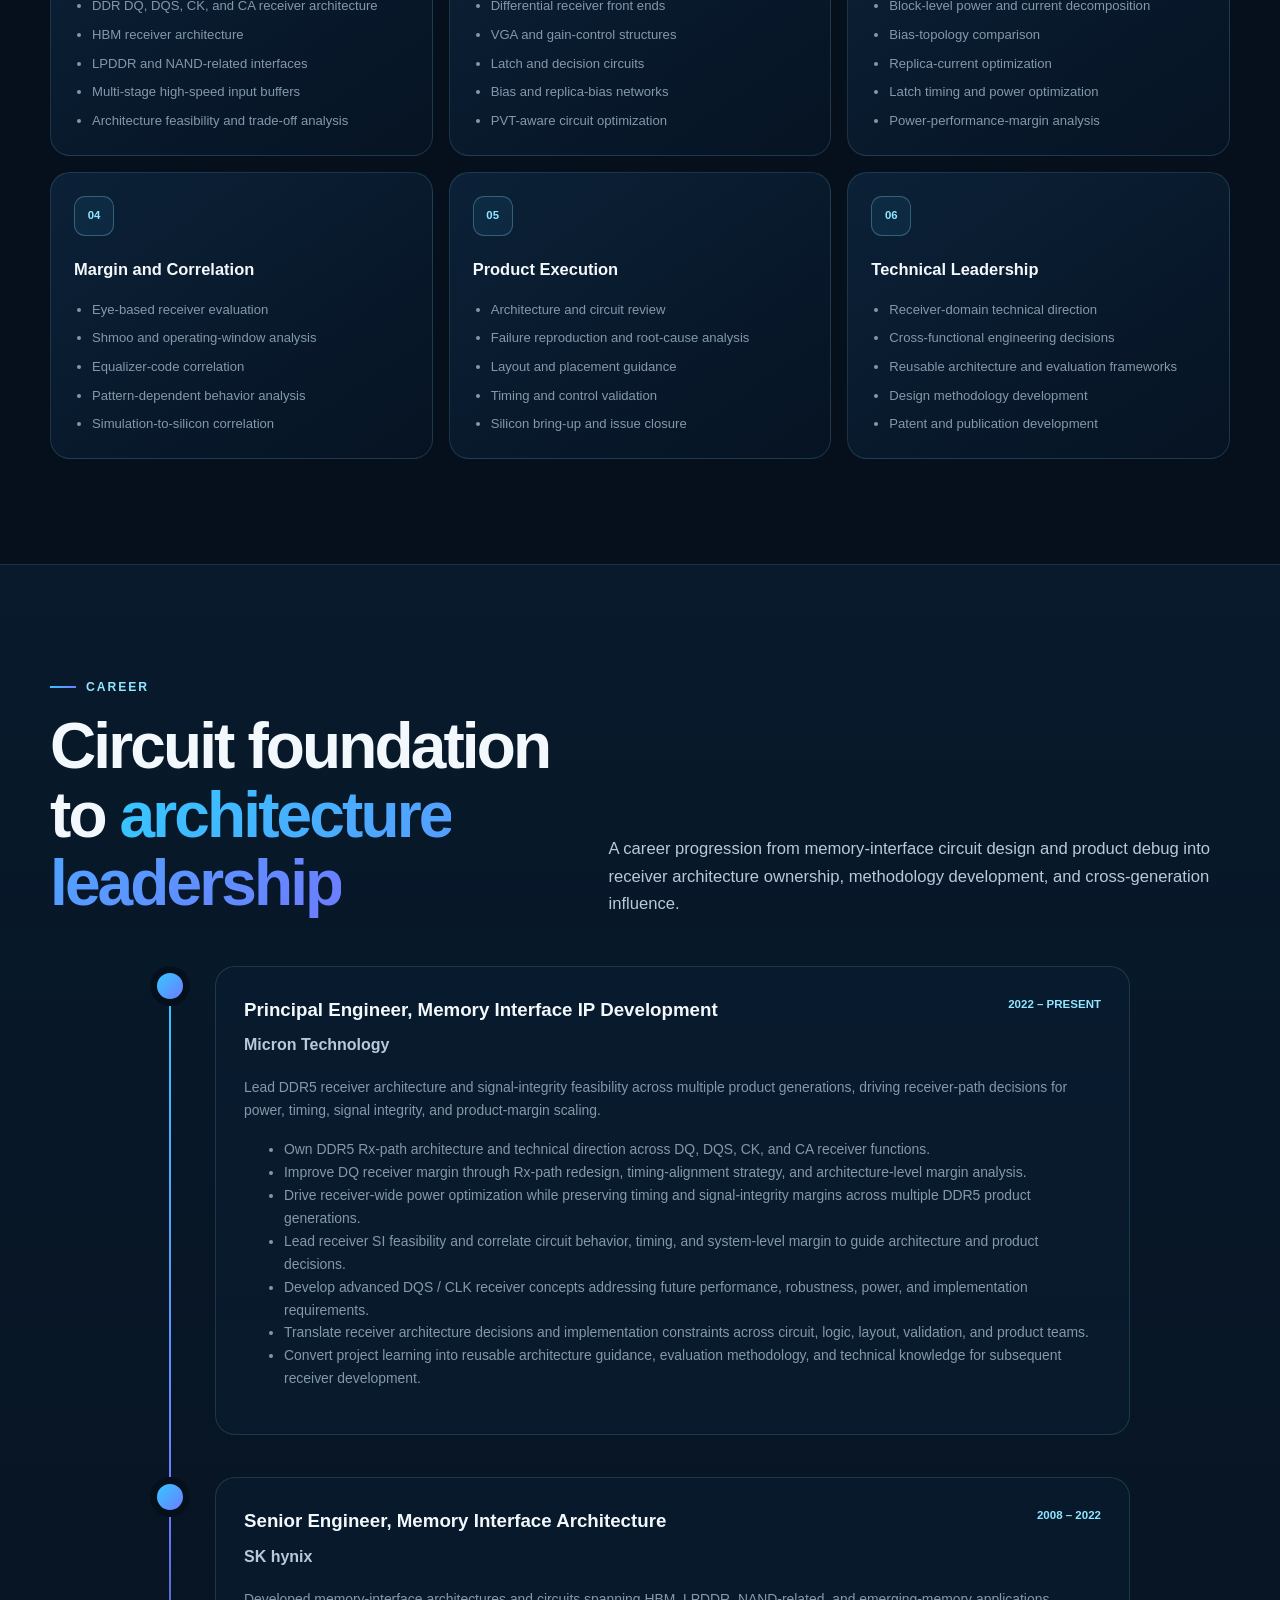
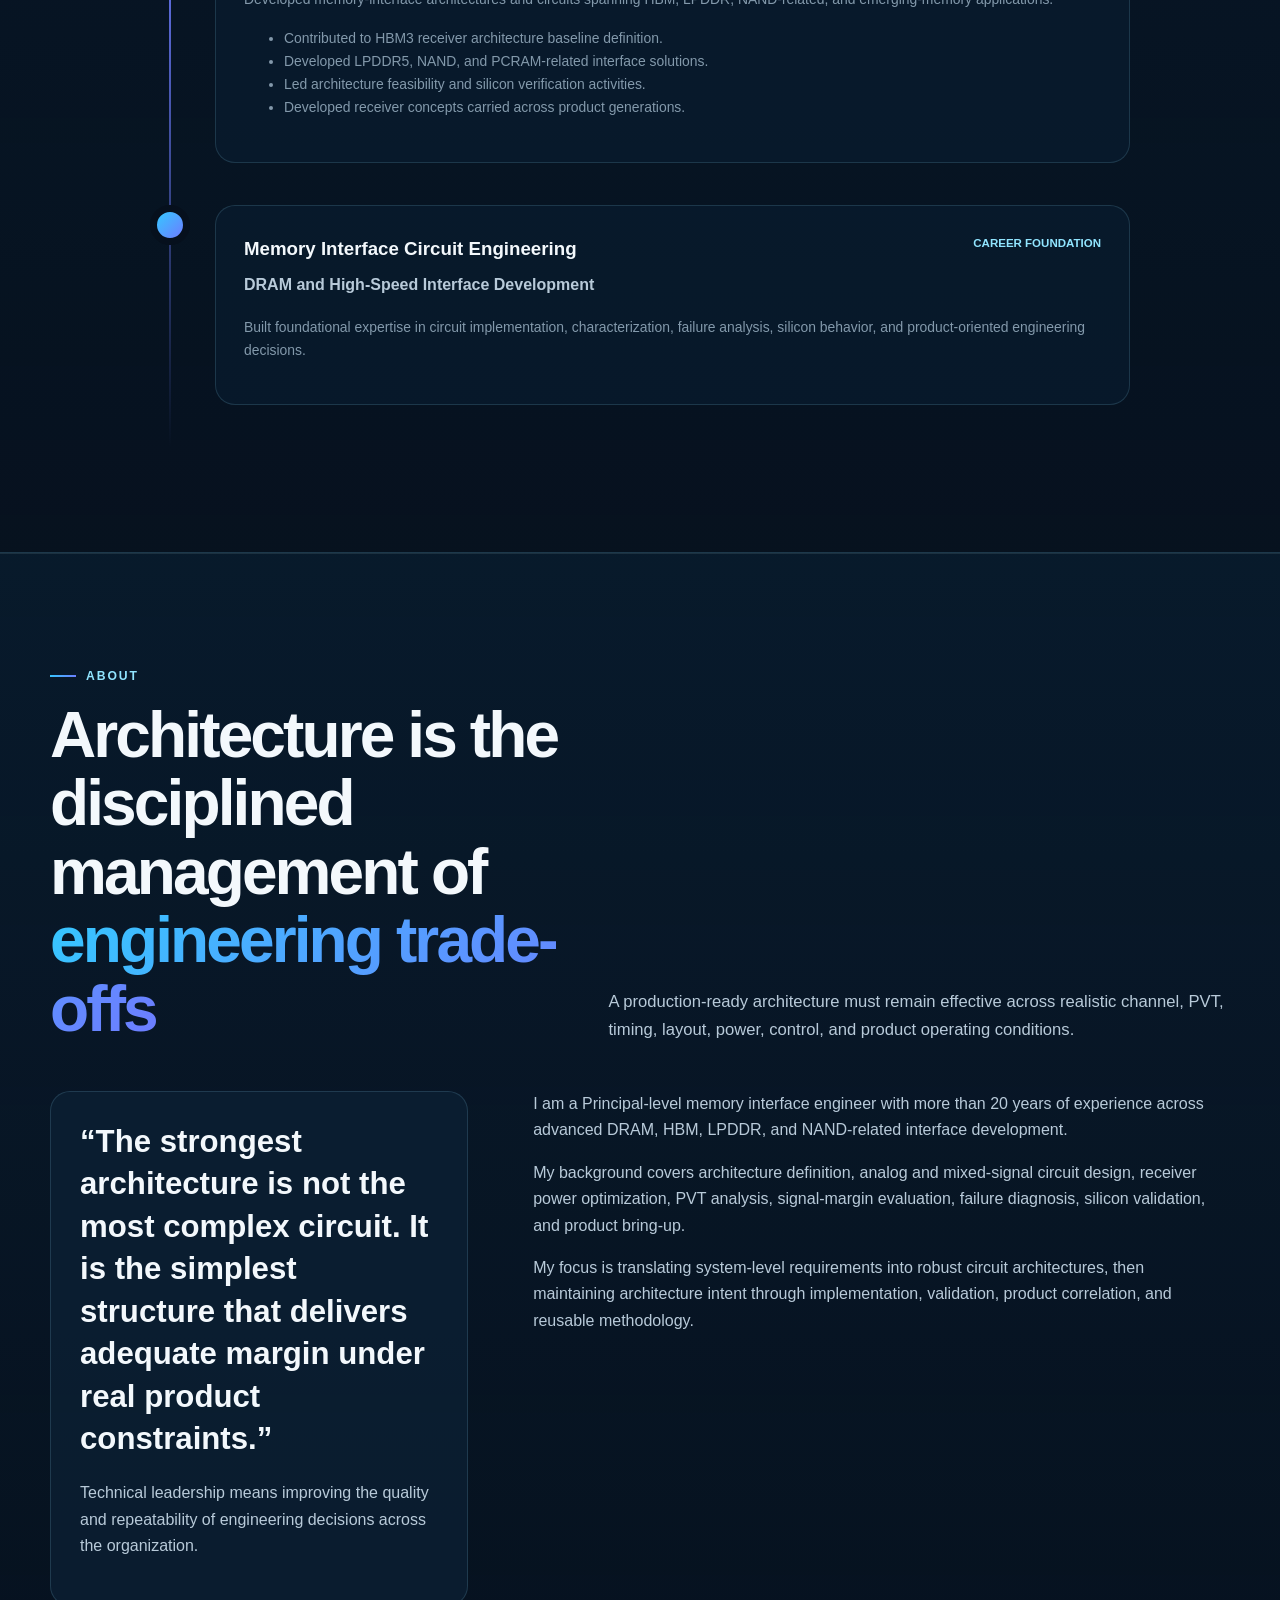
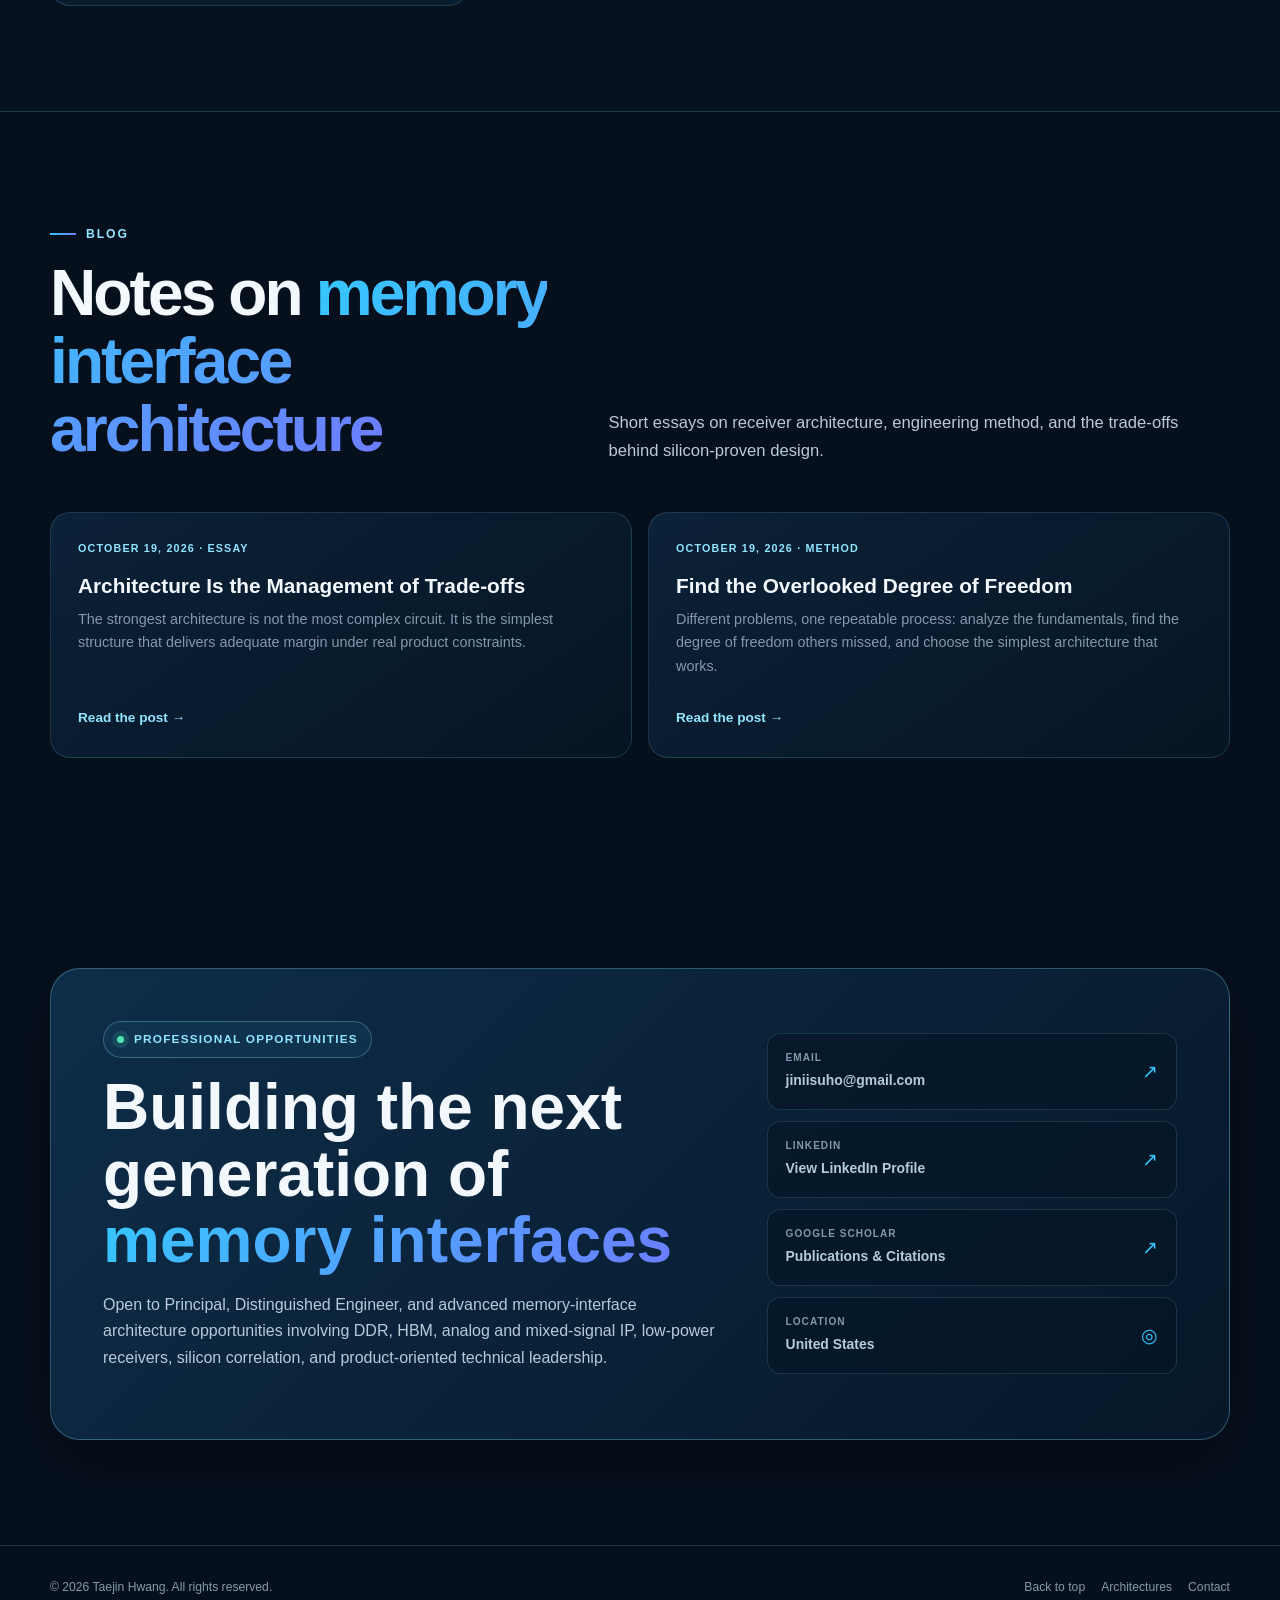
==== commit 77a6f557: "Add files via upload" ====
--- a/index.html
+++ b/index.html
@@ -1057,6 +1057,136 @@
 <!-- ========================================================
      IMPACT
      ======================================================== -->
+
+
+<!-- ==========================================================
+DESIGN SKETCHES
+Redrawn from my design notebook.
+========================================================== -->
+
+<section class="section" id="sketches">
+
+<div class="container">
+
+<header class="section-header">
+
+<div>
+<span class="section-label">
+From My Notebook
+</span>
+<h2 class="section-title">
+Design <span class="gradient-text">Sketches</span>
+</h2>
+</div>
+
+<p class="section-intro">
+Hand-drawn first, then engineered. Four diagrams from my
+design notebook, redrawn.
+</p>
+
+</header>
+
+<div class="sketch-grid">
+
+<figure class="sketch-card">
+<div class="sketch-art">
+<svg viewBox="0 0 560 215" role="img" aria-label="Decision Feedback Equalizer block diagram">
+<defs><marker id="ar1" viewBox="0 0 10 10" refX="9" refY="5" markerWidth="7" markerHeight="7" orient="auto-start-reverse"><path d="M0,0 L10,5 L0,10 z" fill="#91e5ff"/></marker></defs>
+<text x="6" y="106" fill="#f3f8fc" font-size="17" font-style="italic">r(n)</text>
+<line x1="46" y1="100" x2="72" y2="100" stroke="#91e5ff" stroke-width="2.5" marker-end="url(#ar1)"/>
+<rect x="76" y="68" width="142" height="64" rx="8" fill="rgba(53,200,255,.07)" stroke="#35c8ff" stroke-width="2"/>
+<text x="147" y="97" fill="#f3f8fc" font-size="17" text-anchor="middle" font-weight="700">N-tap LFE</text>
+<text x="147" y="120" fill="#8399ab" font-size="14" text-anchor="middle" font-style="italic">f(n)</text>
+<line x1="218" y1="100" x2="248" y2="100" stroke="#91e5ff" stroke-width="2.5" marker-end="url(#ar1)"/>
+<circle cx="270" cy="100" r="18" fill="rgba(53,200,255,.07)" stroke="#35c8ff" stroke-width="2"/>
+<text x="270" y="108" fill="#f3f8fc" font-size="20" text-anchor="middle" font-weight="700">+</text>
+<line x1="288" y1="100" x2="520" y2="100" stroke="#91e5ff" stroke-width="2.5" marker-end="url(#ar1)"/>
+<text x="498" y="86" fill="#f3f8fc" font-size="17" font-style="italic">e(n)</text>
+<line x1="440" y1="100" x2="440" y2="152" stroke="#91e5ff" stroke-width="2.5"/>
+<circle cx="440" cy="100" r="4" fill="#91e5ff"/>
+<rect x="362" y="152" width="156" height="46" rx="8" fill="rgba(53,200,255,.07)" stroke="#35c8ff" stroke-width="2"/>
+<text x="440" y="180" fill="#f3f8fc" font-size="15.5" text-anchor="middle" font-weight="700">Symbol Detector</text>
+<line x1="362" y1="175" x2="296" y2="175" stroke="#91e5ff" stroke-width="2.5" marker-end="url(#ar1)"/>
+<rect x="118" y="152" width="174" height="46" rx="8" fill="rgba(53,200,255,.07)" stroke="#35c8ff" stroke-width="2"/>
+<text x="205" y="172" fill="#f3f8fc" font-size="15.5" text-anchor="middle" font-weight="700">M-tap Feedback</text>
+<text x="205" y="191" fill="#8399ab" font-size="13.5" text-anchor="middle" font-style="italic">b(n&#8722;z)</text>
+<line x1="270" y1="152" x2="270" y2="124" stroke="#91e5ff" stroke-width="2.5" marker-end="url(#ar1)"/>
+<text x="252" y="146" fill="#f3f8fc" font-size="18">&#8722;</text>
+</svg>
+</div>
+<figcaption>
+<strong>Decision Feedback Equalizer</strong>
+<span>Decided data removes the post-cursor &#8212; no noise amplification.</span>
+</figcaption>
+</figure>
+
+<figure class="sketch-card">
+<div class="sketch-art">
+<svg viewBox="0 0 560 265" role="img" aria-label="PDN impedance versus frequency with package inductance and decap curves">
+<defs><marker id="ar2" viewBox="0 0 10 10" refX="9" refY="5" markerWidth="7" markerHeight="7" orient="auto-start-reverse"><path d="M0,0 L10,5 L0,10 z" fill="#8399ab"/></marker></defs>
+<line x1="60" y1="225" x2="535" y2="225" stroke="#8399ab" stroke-width="2" marker-end="url(#ar2)"/>
+<line x1="60" y1="225" x2="60" y2="28" stroke="#8399ab" stroke-width="2" marker-end="url(#ar2)"/>
+<text x="30" y="40" fill="#f3f8fc" font-size="16" font-style="italic">Z<tspan dy="4" font-size="12">in</tspan></text>
+<line x1="120" y1="180" x2="330" y2="52" stroke="#ff8a8a" stroke-width="2" stroke-dasharray="7 6"/>
+<line x1="270" y1="52" x2="480" y2="180" stroke="#ff8a8a" stroke-width="2" stroke-dasharray="7 6"/>
+<path d="M60,180 L235,180 L300,72 L365,180 L530,180" fill="none" stroke="#35c8ff" stroke-width="3.5" stroke-linejoin="round"/>
+<circle cx="300" cy="72" r="5.5" fill="#ff8a8a"/>
+<text x="128" y="168" fill="#f3f8fc" font-size="15">(1) Low</text>
+<text x="300" y="42" fill="#f3f8fc" font-size="15" text-anchor="middle">(2) Resonance</text>
+<text x="438" y="168" fill="#f3f8fc" font-size="15">(3) High</text>
+<text x="150" y="92" fill="#8399ab" font-size="14.5">L-pkg curve</text>
+<text x="392" y="92" fill="#8399ab" font-size="14.5">C-decap curve</text>
+<text x="330" y="252" fill="#8399ab" font-size="14.5">Signal frequency (log Hz)</text>
+</svg>
+</div>
+<figcaption>
+<strong>VDDQ Decap &#8212; PDN Impedance</strong>
+<span>Package inductance vs. on-chip decap: mind the resonance.</span>
+</figcaption>
+</figure>
+
+<figure class="sketch-card">
+<div class="sketch-art">
+<svg viewBox="0 0 560 265" role="img" aria-label="Active CTLE frequency response: DC gain, zero, peaking pole">
+<defs><marker id="ar3" viewBox="0 0 10 10" refX="9" refY="5" markerWidth="7" markerHeight="7" orient="auto-start-reverse"><path d="M0,0 L10,5 L0,10 z" fill="#8399ab"/></marker></defs>
+<line x1="60" y1="225" x2="535" y2="225" stroke="#8399ab" stroke-width="2" marker-end="url(#ar3)"/>
+<line x1="60" y1="225" x2="60" y2="28" stroke="#8399ab" stroke-width="2" marker-end="url(#ar3)"/>
+<text x="24" y="40" fill="#f3f8fc" font-size="16" font-style="italic">|Av|</text>
+<line x1="60" y1="172" x2="330" y2="172" stroke="#8399ab" stroke-width="1.6" stroke-dasharray="6 6"/>
+<path d="M60,172 L205,172 C255,172 285,150 315,118 C340,92 355,82 368,84 C395,88 420,140 460,180 C490,208 515,216 532,218" fill="none" stroke="#35c8ff" stroke-width="3.5" stroke-linecap="round"/>
+<circle cx="368" cy="84" r="5.5" fill="#52e3b1"/>
+<line x1="228" y1="225" x2="228" y2="180" stroke="#8399ab" stroke-width="1.4" stroke-dasharray="4 5"/>
+<line x1="312" y1="225" x2="312" y2="128" stroke="#8399ab" stroke-width="1.4" stroke-dasharray="4 5"/>
+<line x1="368" y1="225" x2="368" y2="96" stroke="#8399ab" stroke-width="1.4" stroke-dasharray="4 5"/>
+<text x="96" y="160" fill="#f3f8fc" font-size="15">DC gain</text>
+<text x="216" y="247" fill="#8399ab" font-size="14.5">&#969;<tspan dy="3" font-size="11">z</tspan></text>
+<text x="298" y="247" fill="#8399ab" font-size="14.5">&#969;<tspan dy="3" font-size="11">p1</tspan></text>
+<text x="352" y="247" fill="#8399ab" font-size="14.5">&#969;<tspan dy="3" font-size="11">p2</tspan></text>
+<text x="392" y="66" fill="#f3f8fc" font-size="15">Peak = g<tspan dy="3" font-size="11">m</tspan><tspan dy="-3">&#183;R</tspan><tspan dy="3" font-size="11">D</tspan></text>
+<text x="120" y="66" fill="#8399ab" font-size="14.5">&#969;z = 1 / (Rs&#183;Cs)</text>
+</svg>
+</div>
+<figcaption>
+<strong>Active CTLE</strong>
+<span>One zero, controlled peaking: DC gain set by Rs&#183;Cs degeneration.</span>
+</figcaption>
+</figure>
+
+<figure class="sketch-card">
+<div class="sketch-art">
+<svg viewBox="0 0 560 235" role="img" aria-label="Elmore delay RC ladder network"><line x1="40" y1="80" x2="78" y2="80" stroke="#91e5ff" stroke-width="2.5"/><circle cx="34" cy="118" r="17" fill="none" stroke="#35c8ff" stroke-width="2"/><text x="34" y="124" fill="#f3f8fc" font-size="15" text-anchor="middle" font-style="italic">V</text><line x1="34" y1="101" x2="34" y2="80" stroke="#91e5ff" stroke-width="2.5"/><line x1="34" y1="135" x2="34" y2="168" stroke="#91e5ff" stroke-width="2.5"/><path d="M22,168 L46,168 M27,176 L41,176 M31,184 L37,184" stroke="#8399ab" stroke-width="2" fill="none"/><text x="6" y="72" fill="#8399ab" font-size="14" font-style="italic">Vin</text><path d="M78,80 l8,-13 l8,13 l8,-13 l8,13 l8,-13 l8,13" fill="none" stroke="#f3f8fc" stroke-width="2.5" stroke-linejoin="round"/><text x="102" y="52" fill="#f3f8fc" font-size="15" text-anchor="middle" font-style="italic">R1</text><line x1="126" y1="80" x2="140" y2="80" stroke="#91e5ff" stroke-width="2.5"/><circle cx="140" cy="80" r="4.5" fill="#91e5ff"/><line x1="140" y1="80" x2="140" y2="118" stroke="#91e5ff" stroke-width="2.5"/><line x1="124" y1="118" x2="156" y2="118" stroke="#f3f8fc" stroke-width="2.5"/><line x1="124" y1="126" x2="156" y2="126" stroke="#f3f8fc" stroke-width="2.5"/><line x1="140" y1="126" x2="140" y2="150" stroke="#91e5ff" stroke-width="2.5"/><path d="M128,150 L152,150 M132,157 L148,157 M136,164 L144,164" stroke="#8399ab" stroke-width="2" fill="none"/><text x="164" y="126" fill="#f3f8fc" font-size="15" font-style="italic">C1</text><line x1="140" y1="80" x2="218" y2="80" stroke="#91e5ff" stroke-width="2.5"/><path d="M218,80 l8,-13 l8,13 l8,-13 l8,13 l8,-13 l8,13" fill="none" stroke="#f3f8fc" stroke-width="2.5" stroke-linejoin="round"/><text x="242" y="52" fill="#f3f8fc" font-size="15" text-anchor="middle" font-style="italic">R2</text><line x1="266" y1="80" x2="280" y2="80" stroke="#91e5ff" stroke-width="2.5"/><circle cx="280" cy="80" r="4.5" fill="#91e5ff"/><line x1="280" y1="80" x2="280" y2="118" stroke="#91e5ff" stroke-width="2.5"/><line x1="264" y1="118" x2="296" y2="118" stroke="#f3f8fc" stroke-width="2.5"/><line x1="264" y1="126" x2="296" y2="126" stroke="#f3f8fc" stroke-width="2.5"/><line x1="280" y1="126" x2="280" y2="150" stroke="#91e5ff" stroke-width="2.5"/><path d="M268,150 L292,150 M272,157 L288,157 M276,164 L284,164" stroke="#8399ab" stroke-width="2" fill="none"/><text x="304" y="126" fill="#f3f8fc" font-size="15" font-style="italic">C2</text><line x1="280" y1="80" x2="358" y2="80" stroke="#91e5ff" stroke-width="2.5"/><path d="M358,80 l8,-13 l8,13 l8,-13 l8,13 l8,-13 l8,13" fill="none" stroke="#f3f8fc" stroke-width="2.5" stroke-linejoin="round"/><text x="382" y="52" fill="#f3f8fc" font-size="15" text-anchor="middle" font-style="italic">R3</text><line x1="406" y1="80" x2="420" y2="80" stroke="#91e5ff" stroke-width="2.5"/><circle cx="420" cy="80" r="4.5" fill="#91e5ff"/><line x1="420" y1="80" x2="420" y2="118" stroke="#91e5ff" stroke-width="2.5"/><line x1="404" y1="118" x2="436" y2="118" stroke="#f3f8fc" stroke-width="2.5"/><line x1="404" y1="126" x2="436" y2="126" stroke="#f3f8fc" stroke-width="2.5"/><line x1="420" y1="126" x2="420" y2="150" stroke="#91e5ff" stroke-width="2.5"/><path d="M408,150 L432,150 M412,157 L428,157 M416,164 L424,164" stroke="#8399ab" stroke-width="2" fill="none"/><text x="444" y="126" fill="#f3f8fc" font-size="15" font-style="italic">C3</text><line x1="420" y1="80" x2="520" y2="80" stroke="#91e5ff" stroke-width="2.5"/><text x="478" y="62" fill="#f3f8fc" font-size="15" font-style="italic">Vout3</text><text x="280" y="212" fill="#f3f8fc" font-size="16.5" text-anchor="middle">TD = &#931; R&#183;C &#8212; shared resistance &#215; downstream capacitance</text></svg>
+</div>
+<figcaption>
+<strong>Elmore Delay &#8212; RC Ladder</strong>
+<span>Delay is the sum of shared resistance times downstream C.</span>
+</figcaption>
+</figure>
+
+</div>
+
+</div>
+
+</section>
 
 <section
 class="section section-alt"
--- a/style.css
+++ b/style.css
@@ -1487,3 +1487,59 @@
 }
 
 }
+
+/* ==========================================================
+   DESIGN SKETCHES (2026-10-20)
+   Redrawn notebook diagrams on a faint graph-paper panel.
+   ========================================================== */
+
+.sketch-grid {
+display: grid;
+grid-template-columns: repeat(2, 1fr);
+gap: 20px;
+}
+
+.sketch-card {
+margin: 0;
+overflow: hidden;
+border: 1px solid var(--border);
+border-radius: var(--radius);
+background: linear-gradient(145deg, rgba(15,41,66,.84), rgba(7,23,39,.8));
+}
+
+.sketch-art {
+padding: 26px 22px 10px;
+background-image:
+linear-gradient(rgba(145,229,255,.05) 1px, transparent 1px),
+linear-gradient(90deg, rgba(145,229,255,.05) 1px, transparent 1px);
+background-size: 22px 22px;
+}
+
+.sketch-art svg {
+display: block;
+width: 100%;
+height: auto;
+}
+
+.sketch-card figcaption {
+display: grid;
+gap: 3px;
+padding: 16px 22px 20px;
+}
+
+.sketch-card figcaption strong {
+font-size: 1.02rem;
+}
+
+.sketch-card figcaption span {
+color: var(--muted);
+font-size: .85rem;
+}
+
+@media (max-width: 900px) {
+
+.sketch-grid {
+grid-template-columns: 1fr;
+}
+
+}
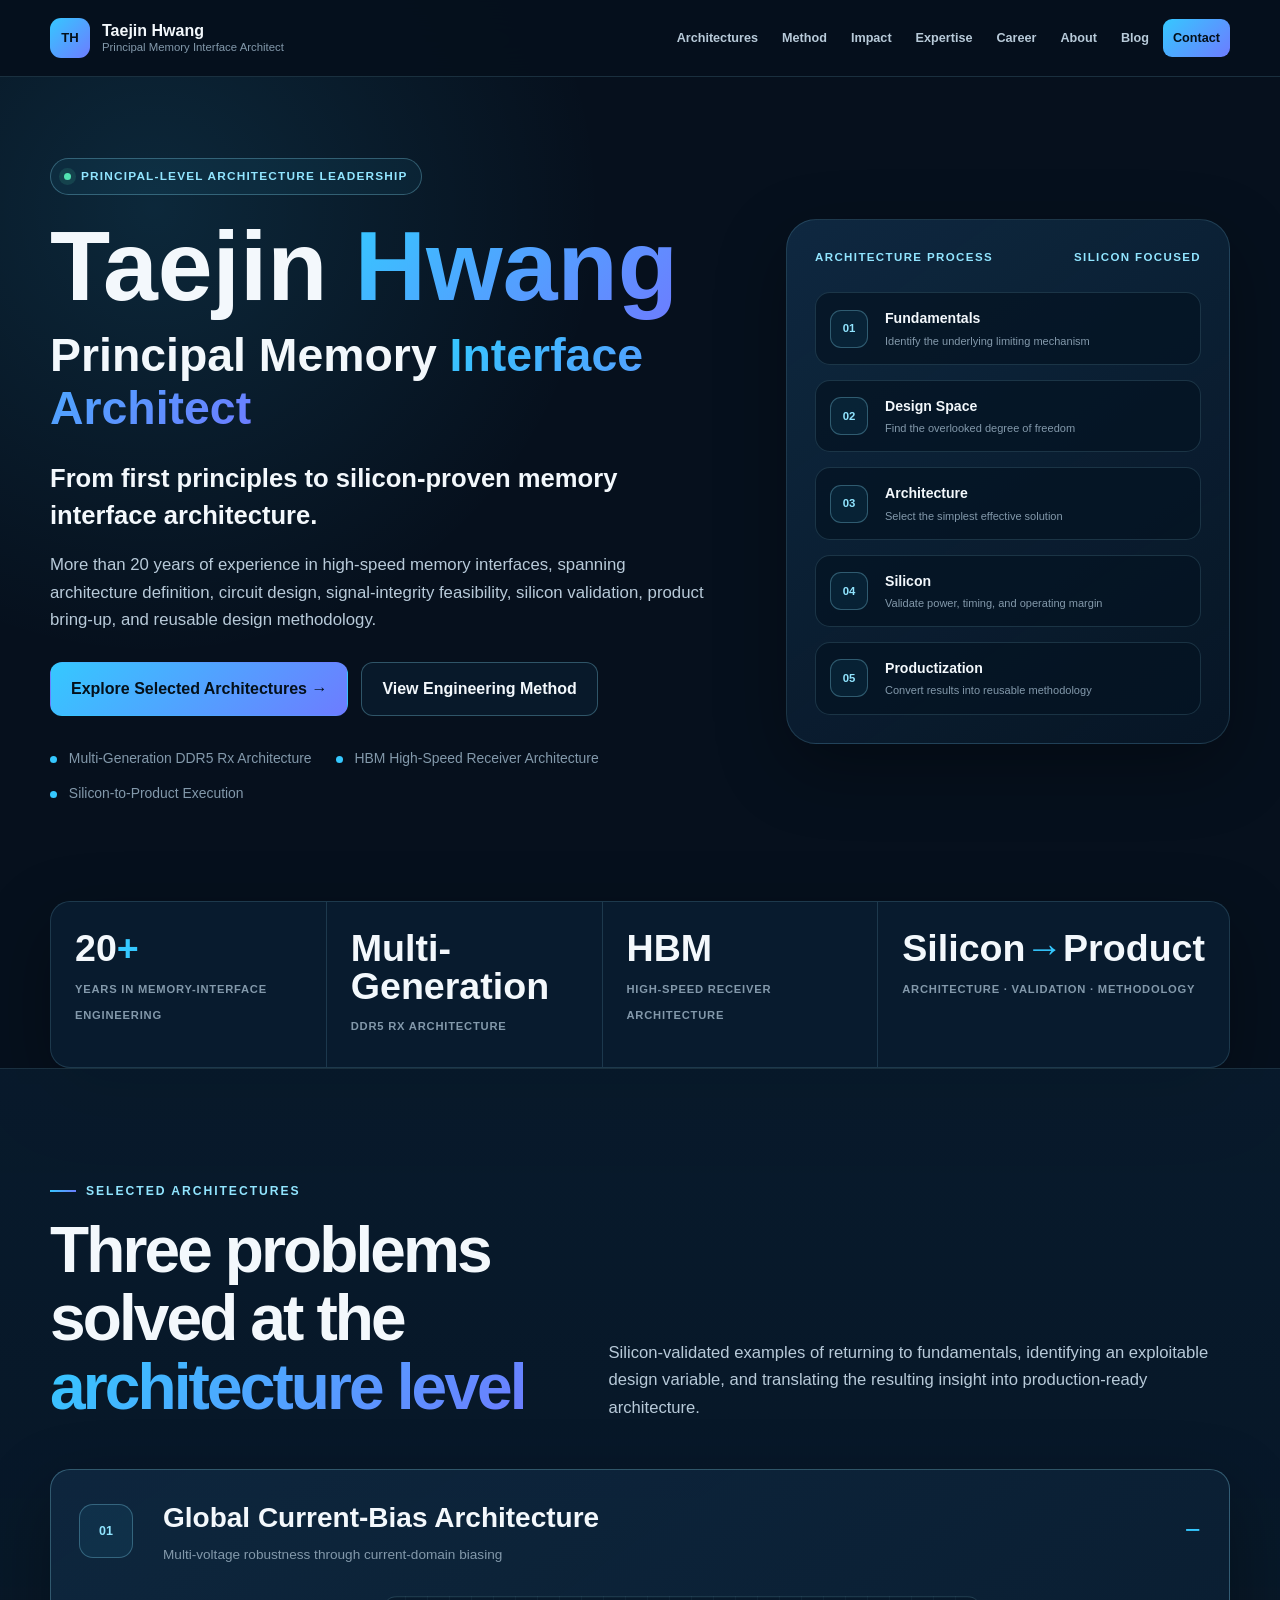
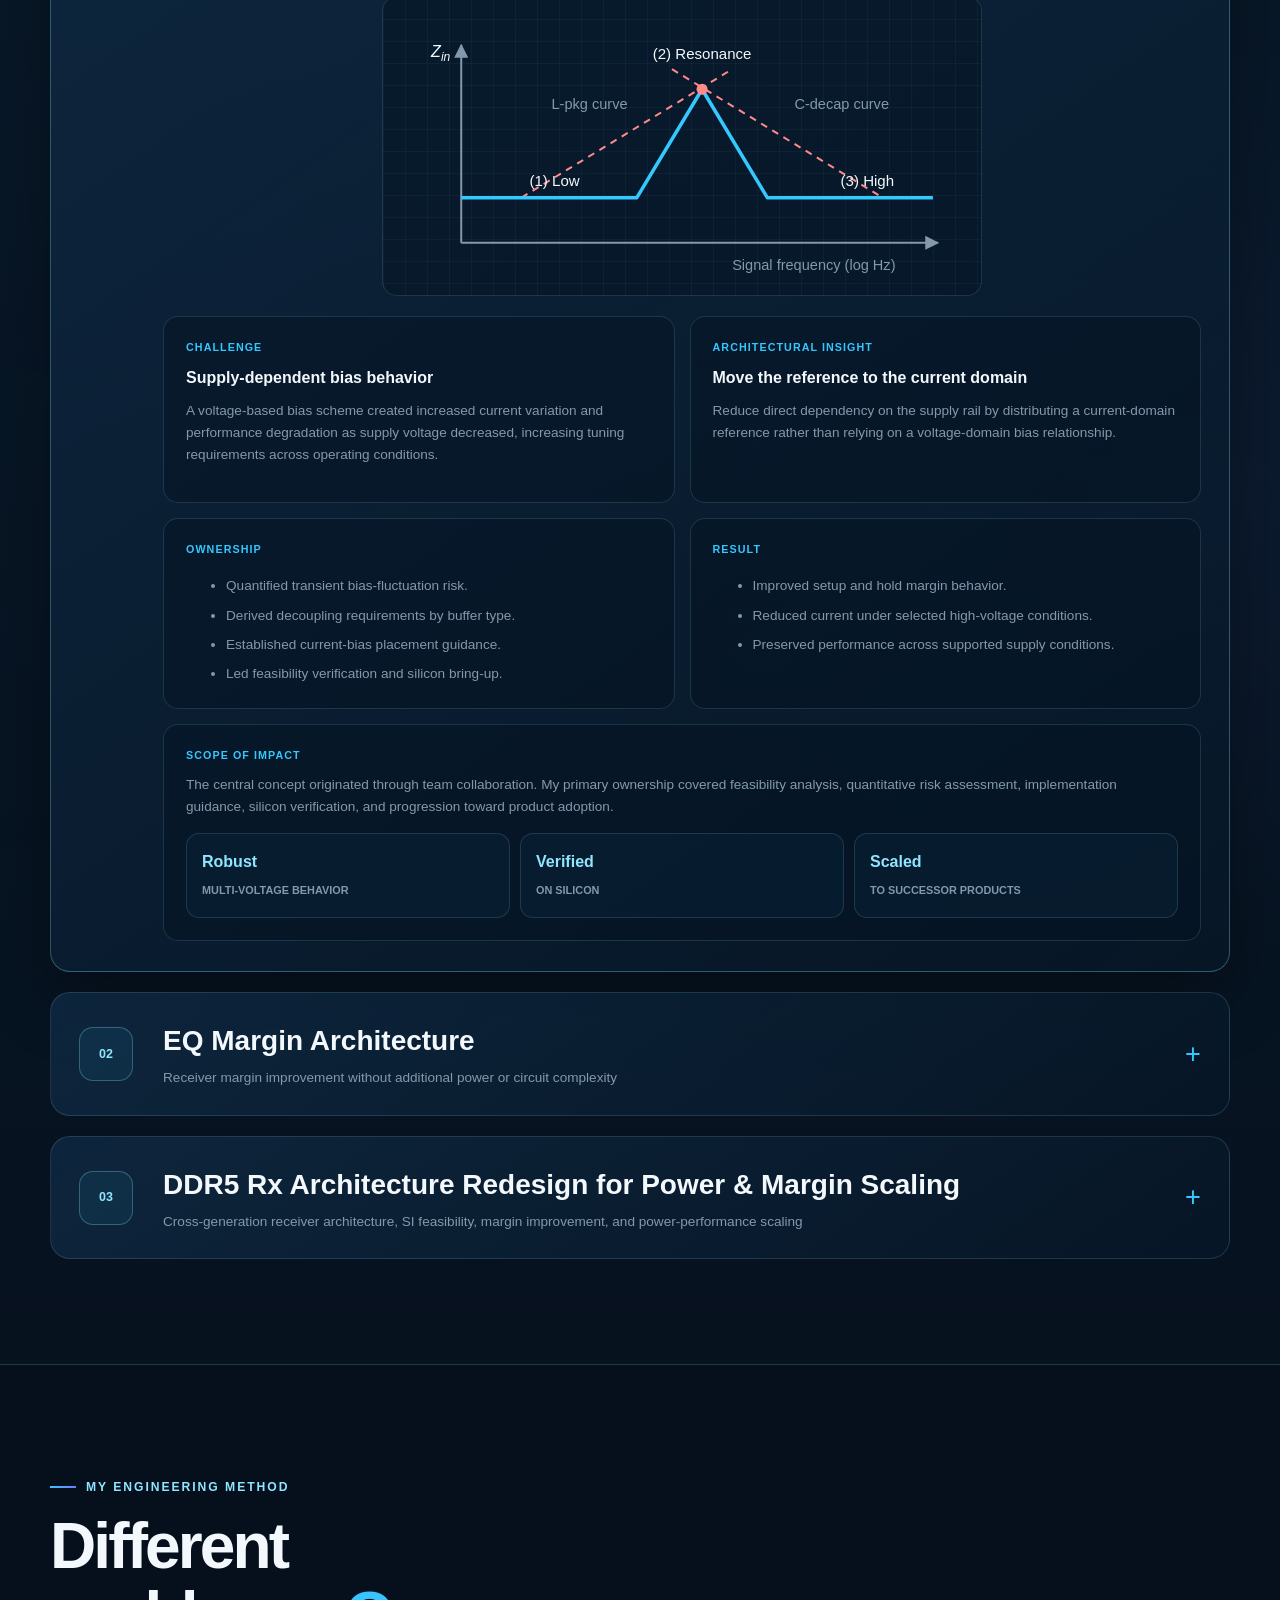
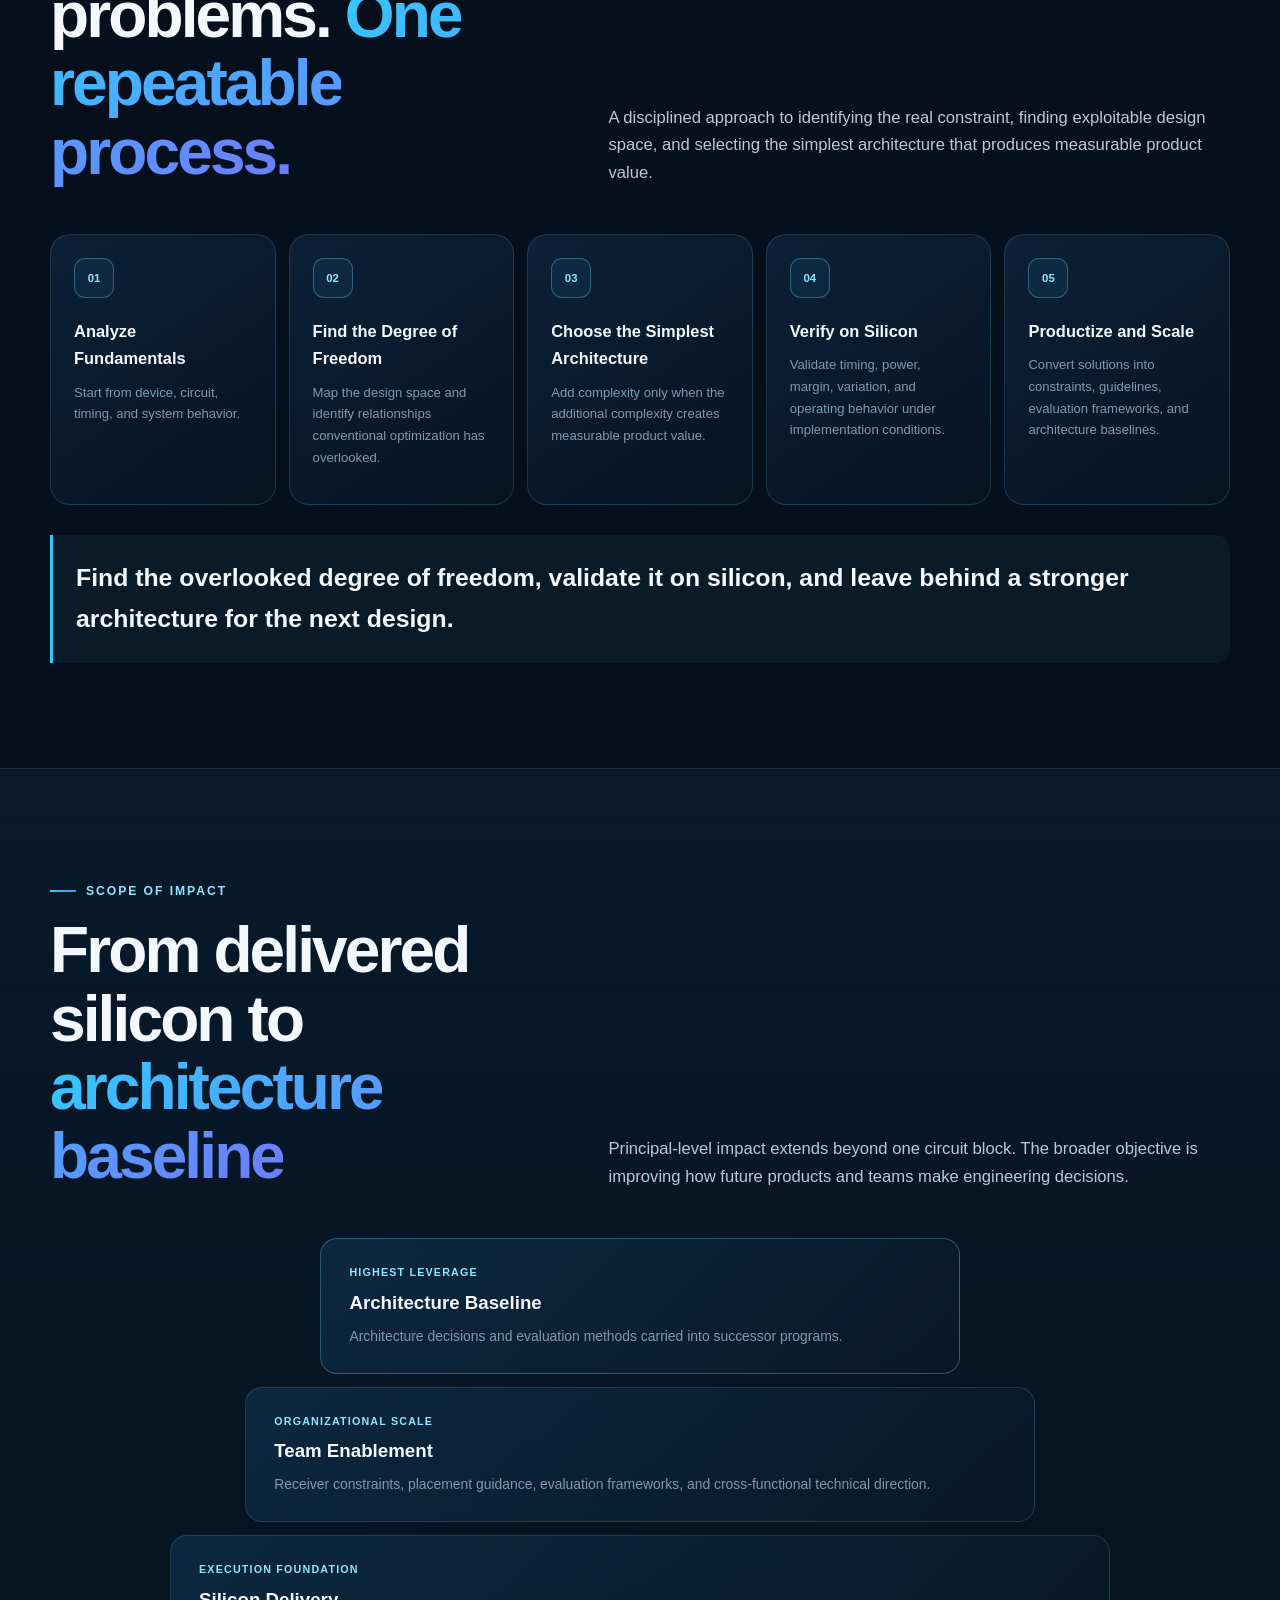
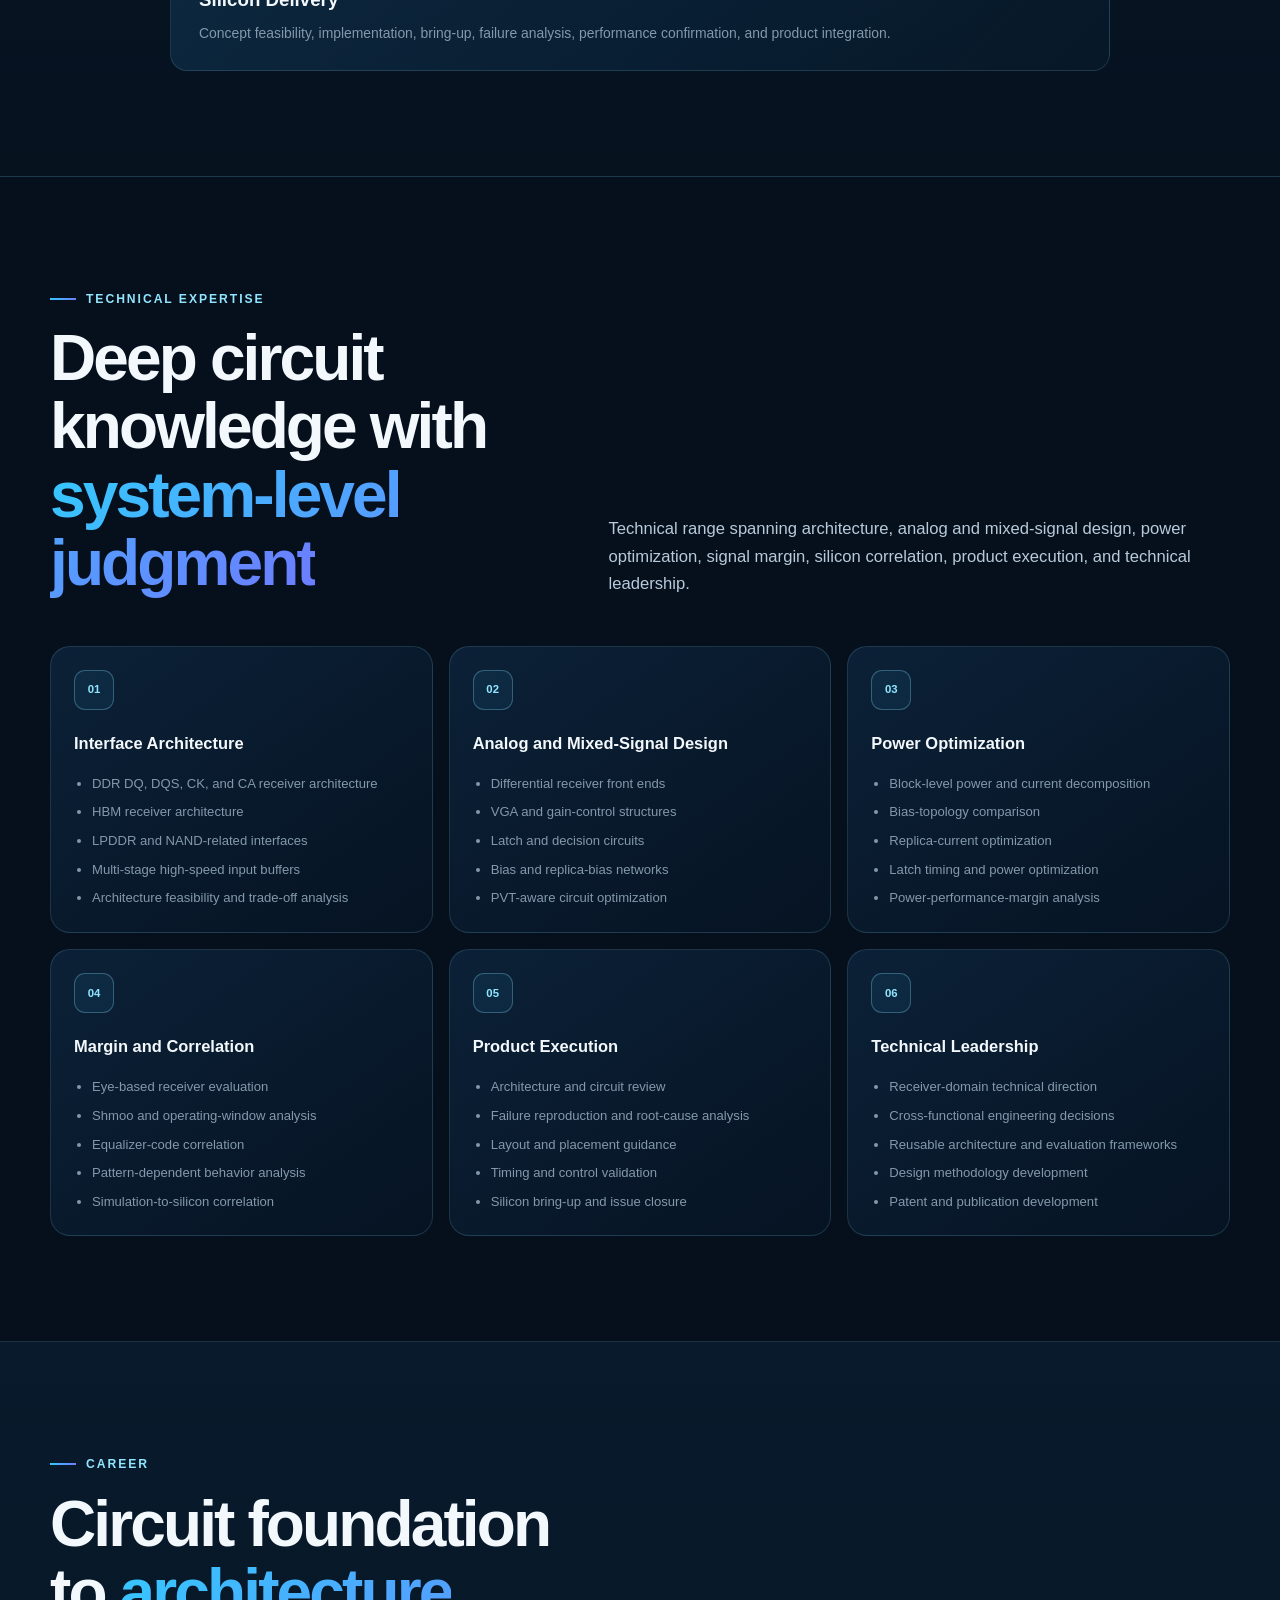
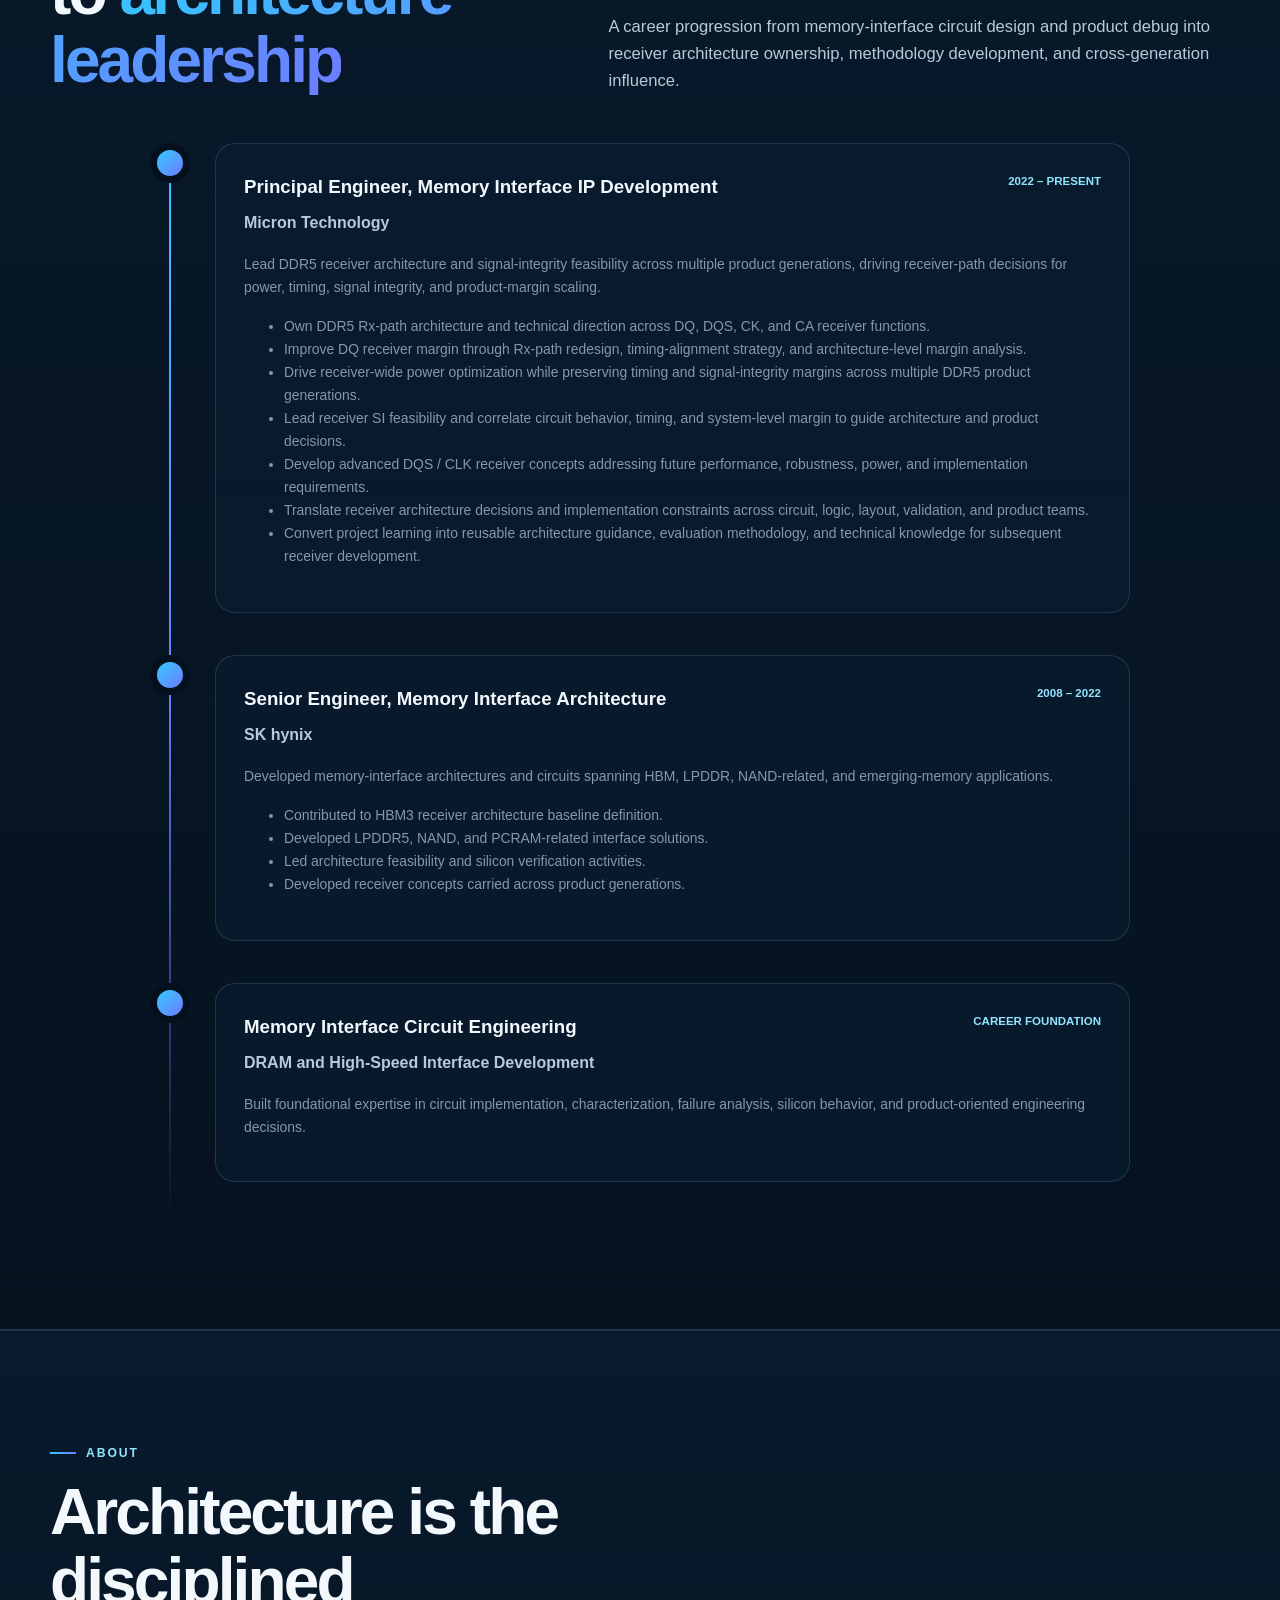
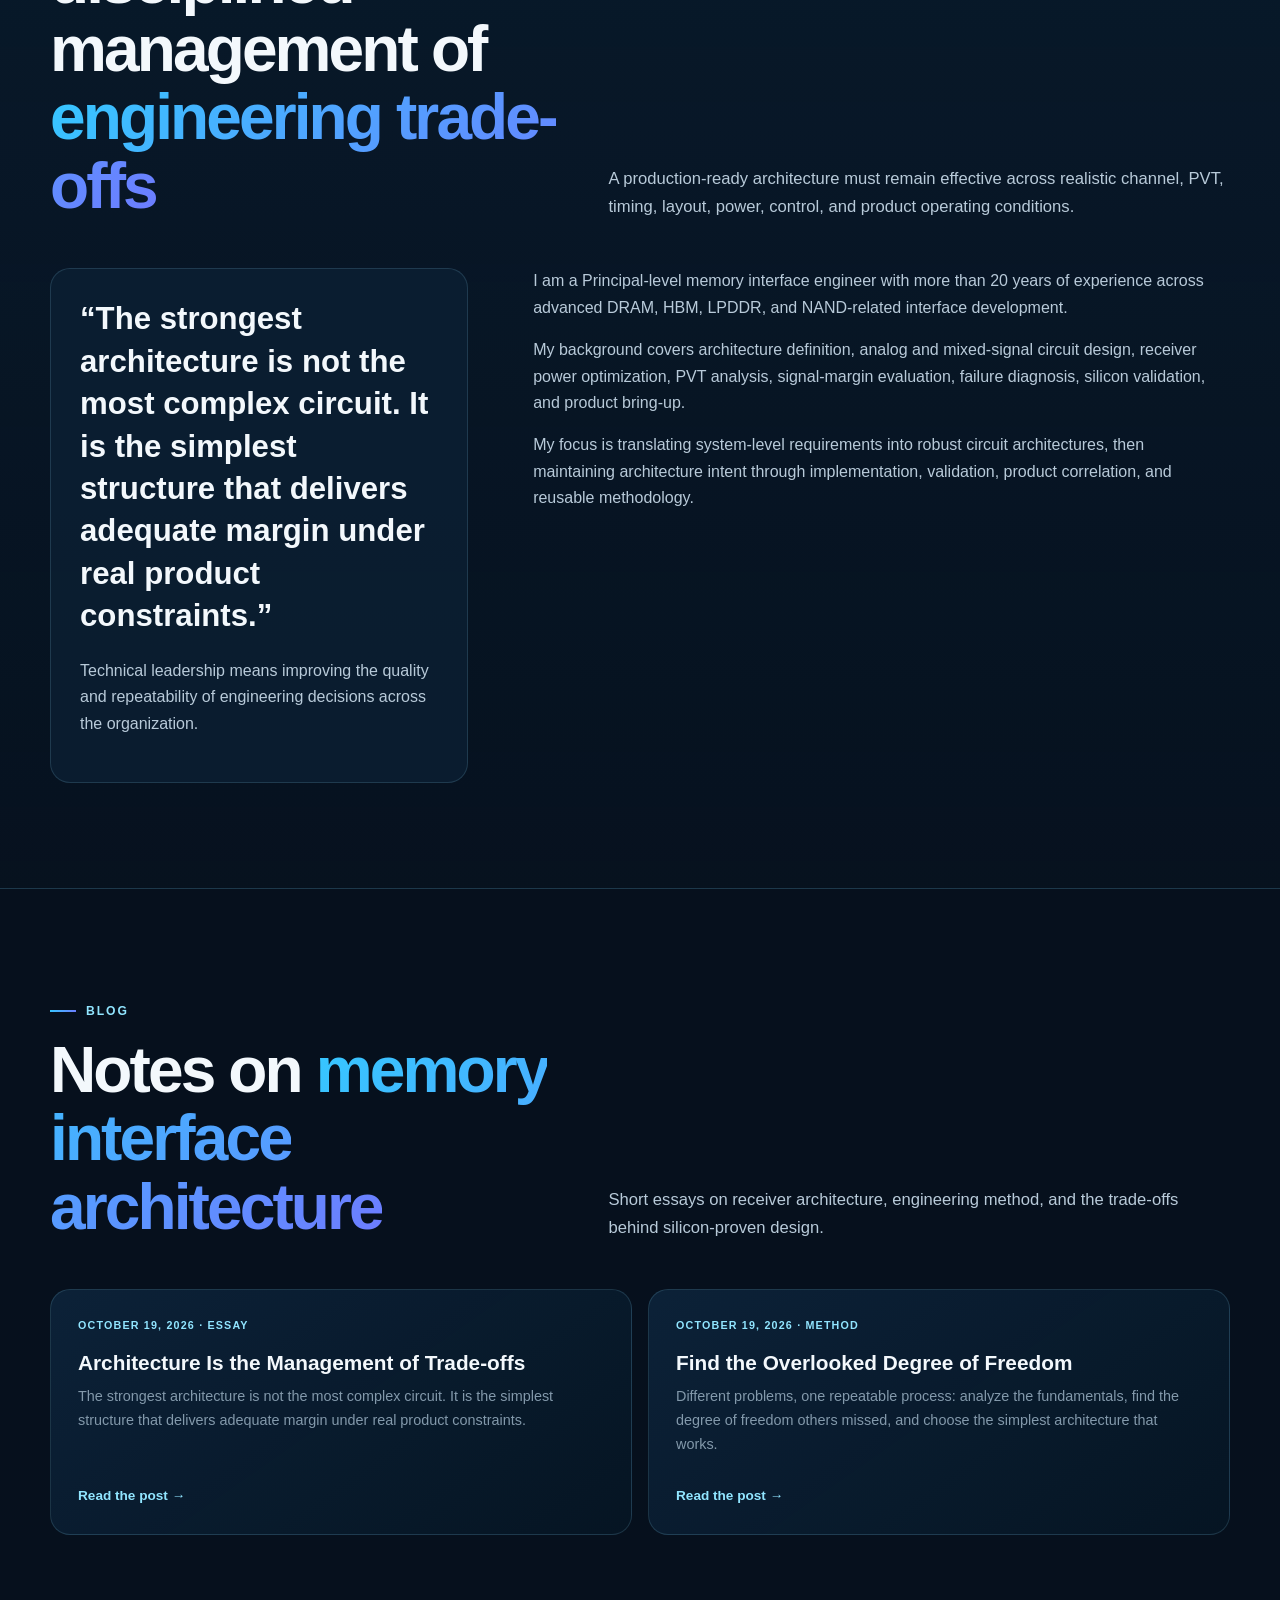
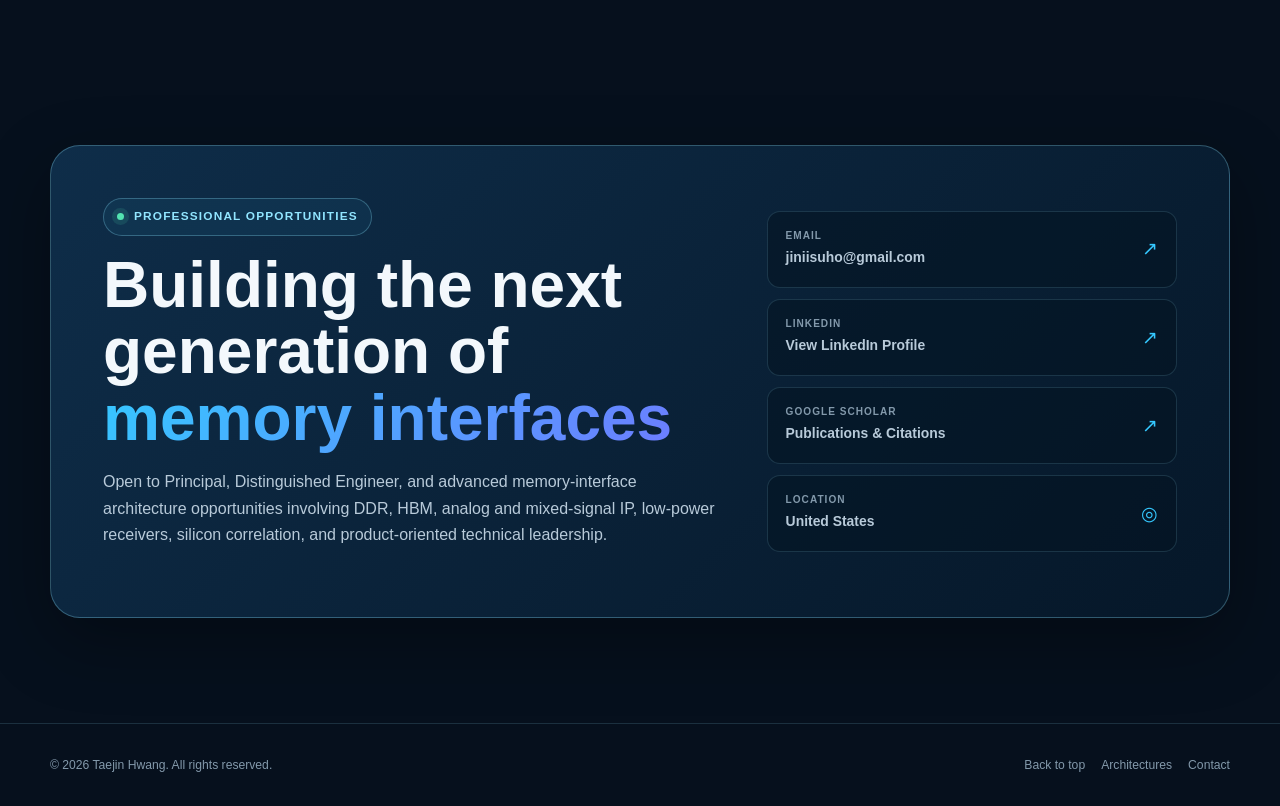
==== commit 27658580: "Add files via upload" ====
--- a/index.html
+++ b/index.html
@@ -444,6 +444,25 @@
 </summary>
 
 <div class="case-content">
+<figure class="case-figure">
+<svg viewBox="0 0 560 265" role="img" aria-label="PDN impedance versus frequency with package inductance and decap curves">
+<defs><marker id="ar2" viewBox="0 0 10 10" refX="9" refY="5" markerWidth="7" markerHeight="7" orient="auto-start-reverse"><path d="M0,0 L10,5 L0,10 z" fill="#8399ab"/></marker></defs>
+<line x1="60" y1="225" x2="535" y2="225" stroke="#8399ab" stroke-width="2" marker-end="url(#ar2)"/>
+<line x1="60" y1="225" x2="60" y2="28" stroke="#8399ab" stroke-width="2" marker-end="url(#ar2)"/>
+<text x="30" y="40" fill="#f3f8fc" font-size="16" font-style="italic">Z<tspan dy="4" font-size="12">in</tspan></text>
+<line x1="120" y1="180" x2="330" y2="52" stroke="#ff8a8a" stroke-width="2" stroke-dasharray="7 6"/>
+<line x1="270" y1="52" x2="480" y2="180" stroke="#ff8a8a" stroke-width="2" stroke-dasharray="7 6"/>
+<path d="M60,180 L235,180 L300,72 L365,180 L530,180" fill="none" stroke="#35c8ff" stroke-width="3.5" stroke-linejoin="round"/>
+<circle cx="300" cy="72" r="5.5" fill="#ff8a8a"/>
+<text x="128" y="168" fill="#f3f8fc" font-size="15">(1) Low</text>
+<text x="300" y="42" fill="#f3f8fc" font-size="15" text-anchor="middle">(2) Resonance</text>
+<text x="438" y="168" fill="#f3f8fc" font-size="15">(3) High</text>
+<text x="150" y="92" fill="#8399ab" font-size="14.5">L-pkg curve</text>
+<text x="392" y="92" fill="#8399ab" font-size="14.5">C-decap curve</text>
+<text x="330" y="252" fill="#8399ab" font-size="14.5">Signal frequency (log Hz)</text>
+</svg>
+</figure>
+
 
 <div class="case-grid">
 
@@ -597,499 +616,7 @@
 
 <div class="case-content">
 
-<div class="case-grid">
-
-<div class="case-block">
-
-<span class="case-label">
-    Challenge
-</span>
-
-<h4>
-    Conventional fixes created another problem
-</h4>
-
-<p>
-    Increasing bias current would raise power while adding
-    circuit blocks or control logic would increase
-    implementation complexity.
-</p>
-
-</div>
-
-<div class="case-block">
-
-<span class="case-label">
-    Architectural Insight
-</span>
-
-<h4>
-    Treat the gain-current trade-off as a design lever
-</h4>
-
-<p>
-    Mapping gain, current, and margin relationships exposed a
-    design variable that could be exploited through equalization
-    instead of additional hardware.
-</p>
-
-</div>
-
-<div class="case-block wide">
-
-<span class="case-label">
-    First-Principles Approach
-</span>
-
-<ul>
-<li>
-      Analyzed fundamental receiver operation.
-</li>
-
-<li>
-      Mapped gain, current, and voltage-margin
-      interdependencies.
-</li>
-
-<li>
-      Identified an exploitable degree of freedom.
-</li>
-
-<li>
-      Developed a minimum-complexity compensation concept.
-</li>
-
-<li>
-      Validated the concept during silicon bring-up.
-</li>
-</ul>
-
-</div>
-
-<div class="case-block wide">
-
-<span class="case-label">
-    Result
-</span>
-
-<div class="result-grid">
-
-<div class="result">
-<strong>Improved</strong>
-<span>Voltage Margin</span>
-</div>
-
-<div class="result">
-<strong>Zero</strong>
-<span>Additional Bias Current</span>
-</div>
-
-<div class="result">
-<strong>Zero</strong>
-<span>New Circuit Blocks</span>
-</div>
-
-</div>
-
-</div>
-
-</div>
-</div>
-
-</details>
-
-<!-- ========================================================
-     CASE 03
-     DDR5 RX ARCHITECTURE REDESIGN
-     ======================================================== -->
-
-<details class="case">
-
-<summary class="case-summary">
-
-<span class="case-number">
-      03
-</span>
-
-<span>
-
-<h3>
-        DDR5 Rx Architecture Redesign
-        for Power &amp; Margin Scaling
-</h3>
-
-<p>
-        Cross-generation receiver architecture,
-        SI feasibility, margin improvement,
-        and power-performance scaling
-</p>
-
-</span>
-
-</summary>
-
-<div class="case-content">
-
-<div class="case-grid">
-
-<div class="case-block">
-
-<span class="case-label">
-          Challenge
-</span>
-
-<h4>
-          Scaling performance without sacrificing
-          power or receiver margin
-</h4>
-
-<p>
-          Successive DDR5 product generations required receiver
-          architectures capable of supporting higher-performance
-          targets while preserving timing behavior, signal-integrity
-          feasibility, power efficiency, and product operating margin.
-</p>
-
-</div>
-
-<div class="case-block">
-
-<span class="case-label">
-          Architecture Ownership
-</span>
-
-<h4>
-          Cross-generation DDR5 Rx-path architecture
-</h4>
-
-<p>
-          Led receiver-path architecture and feasibility evaluation
-          across multiple DDR5 product generations, connecting circuit
-          behavior with timing, signal integrity, operating margin,
-          and implementation constraints.
-</p>
-
-</div>
-
-<div class="case-block">
-
-<span class="case-label">
-          Margin Scaling
-</span>
-
-<h4>
-          DQ receiver-margin improvement
-</h4>
-
-<p>
-          Improved DQ receiver margin through Rx-path redesign
-          and timing-alignment strategy, addressing architecture-level
-          interactions among circuit response, timing behavior,
-          and system margin.
-</p>
-
-</div>
-
-<div class="case-block">
-
-<span class="case-label">
-          Power Scaling
-</span>
-
-<h4>
-          Receiver-wide power optimization
-</h4>
-
-<p>
-          Drove receiver-wide power optimization while preserving
-          timing, signal-integrity, and operating margins across
-          multiple DDR5 product generations.
-</p>
-
-</div>
-
-<div class="case-block wide">
-
-<span class="case-label">
-          SI Feasibility &amp; Product Correlation
-</span>
-
-<h4>
-          Connecting circuit behavior to product margin
-</h4>
-
-<p>
-          Led receiver SI feasibility and correlated circuit response,
-          timing behavior, and system-level margin to guide architecture
-          decisions, implementation priorities, and product issue
-          resolution.
-</p>
-
-</div>
-
-<div class="case-block wide">
-
-<span class="case-label">
-          Next-Generation Architecture
-</span>
-
-<h4>
-          DQS / CLK receiver concepts
-</h4>
-
-<p>
-          Developed next-generation DQS / CLK receiver concepts
-          addressing future speed, robustness, power, and
-          implementation requirements.
-</p>
-
-</div>
-
-<div class="case-block wide">
-
-<span class="case-label">
-          Result
-</span>
-
-<div class="result-grid">
-
-<div class="result">
-
-<strong>
-              Improved
-</strong>
-
-<span>
-              DQ Receiver Margin
-</span>
-
-</div>
-
-<div class="result">
-
-<strong>
-              Reduced
-</strong>
-
-<span>
-              Receiver Power
-</span>
-
-</div>
-
-<div class="result">
-
-<strong>
-              Preserved
-</strong>
-
-<span>
-              Timing &amp; SI Margins
-</span>
-
-</div>
-
-</div>
-
-</div>
-
-<div class="case-block wide">
-
-<span class="case-label">
-          Scope of Impact
-</span>
-
-<p>
-          Extended individual receiver improvements into
-          cross-generation architecture decisions, feasibility
-          methodology, implementation guidance, and reusable
-          technical direction for subsequent receiver development.
-</p>
-
-</div>
-
-</div>
-
-</div>
-
-</details>
-
-</div>
-</div>
-</section>
-
-<!-- ========================================================
-     METHOD
-     ======================================================== -->
-
-<section
-class="section"
-id="method"
->
-
-<div class="container">
-
-<header class="section-header">
-
-<div>
-
-<span class="section-label">
-    My Engineering Method
-</span>
-
-<h2 class="section-title">
-
-    Different problems.
-
-<span class="gradient-text">
-      One repeatable process.
-</span>
-
-</h2>
-
-</div>
-
-<p class="section-intro">
-  A disciplined approach to identifying the real constraint,
-  finding exploitable design space, and selecting the simplest
-  architecture that produces measurable product value.
-</p>
-
-</header>
-
-<div class="method-grid">
-
-<article class="method-step">
-
-<span class="method-number">
-    01
-</span>
-
-<h3>
-    Analyze Fundamentals
-</h3>
-
-<p>
-    Start from device, circuit, timing, and system behavior.
-</p>
-
-</article>
-
-<article class="method-step">
-
-<span class="method-number">
-    02
-</span>
-
-<h3>
-    Find the Degree of Freedom
-</h3>
-
-<p>
-    Map the design space and identify relationships conventional
-    optimization has overlooked.
-</p>
-
-</article>
-
-<article class="method-step">
-
-<span class="method-number">
-    03
-</span>
-
-<h3>
-    Choose the Simplest Architecture
-</h3>
-
-<p>
-    Add complexity only when the additional complexity creates
-    measurable product value.
-</p>
-
-</article>
-
-<article class="method-step">
-
-<span class="method-number">
-    04
-</span>
-
-<h3>
-    Verify on Silicon
-</h3>
-
-<p>
-    Validate timing, power, margin, variation, and operating
-    behavior under implementation conditions.
-</p>
-
-</article>
-
-<article class="method-step">
-
-<span class="method-number">
-    05
-</span>
-
-<h3>
-    Productize and Scale
-</h3>
-
-<p>
-    Convert solutions into constraints, guidelines, evaluation
-    frameworks, and architecture baselines.
-</p>
-
-</article>
-
-</div>
-
-<div class="method-quote">
-  Find the overlooked degree of freedom, validate it on silicon,
-  and leave behind a stronger architecture for the next design.
-</div>
-
-</div>
-
-</section>
-
-<!-- ========================================================
-     IMPACT
-     ======================================================== -->
-
-
-<!-- ==========================================================
-DESIGN SKETCHES
-Redrawn from my design notebook.
-========================================================== -->
-
-<section class="section" id="sketches">
-
-<div class="container">
-
-<header class="section-header">
-
-<div>
-<span class="section-label">
-From My Notebook
-</span>
-<h2 class="section-title">
-Design <span class="gradient-text">Sketches</span>
-</h2>
-</div>
-
-<p class="section-intro">
-Hand-drawn first, then engineered. Four diagrams from my
-design notebook, redrawn.
-</p>
-
-</header>
-
-<div class="sketch-grid">
-
-<figure class="sketch-card">
-<div class="sketch-art">
+<figure class="case-figure">
 <svg viewBox="0 0 560 215" role="img" aria-label="Decision Feedback Equalizer block diagram">
 <defs><marker id="ar1" viewBox="0 0 10 10" refX="9" refY="5" markerWidth="7" markerHeight="7" orient="auto-start-reverse"><path d="M0,0 L10,5 L0,10 z" fill="#91e5ff"/></marker></defs>
 <text x="6" y="106" fill="#f3f8fc" font-size="17" font-style="italic">r(n)</text>
@@ -1113,40 +640,140 @@
 <line x1="270" y1="152" x2="270" y2="124" stroke="#91e5ff" stroke-width="2.5" marker-end="url(#ar1)"/>
 <text x="252" y="146" fill="#f3f8fc" font-size="18">&#8722;</text>
 </svg>
-</div>
-<figcaption>
-<strong>Decision Feedback Equalizer</strong>
-<span>Decided data removes the post-cursor &#8212; no noise amplification.</span>
-</figcaption>
 </figure>
-
-<figure class="sketch-card">
-<div class="sketch-art">
-<svg viewBox="0 0 560 265" role="img" aria-label="PDN impedance versus frequency with package inductance and decap curves">
-<defs><marker id="ar2" viewBox="0 0 10 10" refX="9" refY="5" markerWidth="7" markerHeight="7" orient="auto-start-reverse"><path d="M0,0 L10,5 L0,10 z" fill="#8399ab"/></marker></defs>
-<line x1="60" y1="225" x2="535" y2="225" stroke="#8399ab" stroke-width="2" marker-end="url(#ar2)"/>
-<line x1="60" y1="225" x2="60" y2="28" stroke="#8399ab" stroke-width="2" marker-end="url(#ar2)"/>
-<text x="30" y="40" fill="#f3f8fc" font-size="16" font-style="italic">Z<tspan dy="4" font-size="12">in</tspan></text>
-<line x1="120" y1="180" x2="330" y2="52" stroke="#ff8a8a" stroke-width="2" stroke-dasharray="7 6"/>
-<line x1="270" y1="52" x2="480" y2="180" stroke="#ff8a8a" stroke-width="2" stroke-dasharray="7 6"/>
-<path d="M60,180 L235,180 L300,72 L365,180 L530,180" fill="none" stroke="#35c8ff" stroke-width="3.5" stroke-linejoin="round"/>
-<circle cx="300" cy="72" r="5.5" fill="#ff8a8a"/>
-<text x="128" y="168" fill="#f3f8fc" font-size="15">(1) Low</text>
-<text x="300" y="42" fill="#f3f8fc" font-size="15" text-anchor="middle">(2) Resonance</text>
-<text x="438" y="168" fill="#f3f8fc" font-size="15">(3) High</text>
-<text x="150" y="92" fill="#8399ab" font-size="14.5">L-pkg curve</text>
-<text x="392" y="92" fill="#8399ab" font-size="14.5">C-decap curve</text>
-<text x="330" y="252" fill="#8399ab" font-size="14.5">Signal frequency (log Hz)</text>
-</svg>
-</div>
-<figcaption>
-<strong>VDDQ Decap &#8212; PDN Impedance</strong>
-<span>Package inductance vs. on-chip decap: mind the resonance.</span>
-</figcaption>
-</figure>
-
-<figure class="sketch-card">
-<div class="sketch-art">
+<div class="case-grid">
+
+<div class="case-block">
+
+<span class="case-label">
+    Challenge
+</span>
+
+<h4>
+    Conventional fixes created another problem
+</h4>
+
+<p>
+    Increasing bias current would raise power while adding
+    circuit blocks or control logic would increase
+    implementation complexity.
+</p>
+
+</div>
+
+<div class="case-block">
+
+<span class="case-label">
+    Architectural Insight
+</span>
+
+<h4>
+    Treat the gain-current trade-off as a design lever
+</h4>
+
+<p>
+    Mapping gain, current, and margin relationships exposed a
+    design variable that could be exploited through equalization
+    instead of additional hardware.
+</p>
+
+</div>
+
+<div class="case-block wide">
+
+<span class="case-label">
+    First-Principles Approach
+</span>
+
+<ul>
+<li>
+      Analyzed fundamental receiver operation.
+</li>
+
+<li>
+      Mapped gain, current, and voltage-margin
+      interdependencies.
+</li>
+
+<li>
+      Identified an exploitable degree of freedom.
+</li>
+
+<li>
+      Developed a minimum-complexity compensation concept.
+</li>
+
+<li>
+      Validated the concept during silicon bring-up.
+</li>
+</ul>
+
+</div>
+
+<div class="case-block wide">
+
+<span class="case-label">
+    Result
+</span>
+
+<div class="result-grid">
+
+<div class="result">
+<strong>Improved</strong>
+<span>Voltage Margin</span>
+</div>
+
+<div class="result">
+<strong>Zero</strong>
+<span>Additional Bias Current</span>
+</div>
+
+<div class="result">
+<strong>Zero</strong>
+<span>New Circuit Blocks</span>
+</div>
+
+</div>
+
+</div>
+
+</div>
+</div>
+
+</details>
+
+<!-- ========================================================
+     CASE 03
+     DDR5 RX ARCHITECTURE REDESIGN
+     ======================================================== -->
+
+<details class="case">
+
+<summary class="case-summary">
+
+<span class="case-number">
+      03
+</span>
+
+<span>
+
+<h3>
+        DDR5 Rx Architecture Redesign
+        for Power &amp; Margin Scaling
+</h3>
+
+<p>
+        Cross-generation receiver architecture,
+        SI feasibility, margin improvement,
+        and power-performance scaling
+</p>
+
+</span>
+
+</summary>
+
+<div class="case-content">
+<figure class="case-figure">
 <svg viewBox="0 0 560 265" role="img" aria-label="Active CTLE frequency response: DC gain, zero, peaking pole">
 <defs><marker id="ar3" viewBox="0 0 10 10" refX="9" refY="5" markerWidth="7" markerHeight="7" orient="auto-start-reverse"><path d="M0,0 L10,5 L0,10 z" fill="#8399ab"/></marker></defs>
 <line x1="60" y1="225" x2="535" y2="225" stroke="#8399ab" stroke-width="2" marker-end="url(#ar3)"/>
@@ -1165,28 +792,337 @@
 <text x="392" y="66" fill="#f3f8fc" font-size="15">Peak = g<tspan dy="3" font-size="11">m</tspan><tspan dy="-3">&#183;R</tspan><tspan dy="3" font-size="11">D</tspan></text>
 <text x="120" y="66" fill="#8399ab" font-size="14.5">&#969;z = 1 / (Rs&#183;Cs)</text>
 </svg>
-</div>
-<figcaption>
-<strong>Active CTLE</strong>
-<span>One zero, controlled peaking: DC gain set by Rs&#183;Cs degeneration.</span>
-</figcaption>
 </figure>
 
-<figure class="sketch-card">
-<div class="sketch-art">
-<svg viewBox="0 0 560 235" role="img" aria-label="Elmore delay RC ladder network"><line x1="40" y1="80" x2="78" y2="80" stroke="#91e5ff" stroke-width="2.5"/><circle cx="34" cy="118" r="17" fill="none" stroke="#35c8ff" stroke-width="2"/><text x="34" y="124" fill="#f3f8fc" font-size="15" text-anchor="middle" font-style="italic">V</text><line x1="34" y1="101" x2="34" y2="80" stroke="#91e5ff" stroke-width="2.5"/><line x1="34" y1="135" x2="34" y2="168" stroke="#91e5ff" stroke-width="2.5"/><path d="M22,168 L46,168 M27,176 L41,176 M31,184 L37,184" stroke="#8399ab" stroke-width="2" fill="none"/><text x="6" y="72" fill="#8399ab" font-size="14" font-style="italic">Vin</text><path d="M78,80 l8,-13 l8,13 l8,-13 l8,13 l8,-13 l8,13" fill="none" stroke="#f3f8fc" stroke-width="2.5" stroke-linejoin="round"/><text x="102" y="52" fill="#f3f8fc" font-size="15" text-anchor="middle" font-style="italic">R1</text><line x1="126" y1="80" x2="140" y2="80" stroke="#91e5ff" stroke-width="2.5"/><circle cx="140" cy="80" r="4.5" fill="#91e5ff"/><line x1="140" y1="80" x2="140" y2="118" stroke="#91e5ff" stroke-width="2.5"/><line x1="124" y1="118" x2="156" y2="118" stroke="#f3f8fc" stroke-width="2.5"/><line x1="124" y1="126" x2="156" y2="126" stroke="#f3f8fc" stroke-width="2.5"/><line x1="140" y1="126" x2="140" y2="150" stroke="#91e5ff" stroke-width="2.5"/><path d="M128,150 L152,150 M132,157 L148,157 M136,164 L144,164" stroke="#8399ab" stroke-width="2" fill="none"/><text x="164" y="126" fill="#f3f8fc" font-size="15" font-style="italic">C1</text><line x1="140" y1="80" x2="218" y2="80" stroke="#91e5ff" stroke-width="2.5"/><path d="M218,80 l8,-13 l8,13 l8,-13 l8,13 l8,-13 l8,13" fill="none" stroke="#f3f8fc" stroke-width="2.5" stroke-linejoin="round"/><text x="242" y="52" fill="#f3f8fc" font-size="15" text-anchor="middle" font-style="italic">R2</text><line x1="266" y1="80" x2="280" y2="80" stroke="#91e5ff" stroke-width="2.5"/><circle cx="280" cy="80" r="4.5" fill="#91e5ff"/><line x1="280" y1="80" x2="280" y2="118" stroke="#91e5ff" stroke-width="2.5"/><line x1="264" y1="118" x2="296" y2="118" stroke="#f3f8fc" stroke-width="2.5"/><line x1="264" y1="126" x2="296" y2="126" stroke="#f3f8fc" stroke-width="2.5"/><line x1="280" y1="126" x2="280" y2="150" stroke="#91e5ff" stroke-width="2.5"/><path d="M268,150 L292,150 M272,157 L288,157 M276,164 L284,164" stroke="#8399ab" stroke-width="2" fill="none"/><text x="304" y="126" fill="#f3f8fc" font-size="15" font-style="italic">C2</text><line x1="280" y1="80" x2="358" y2="80" stroke="#91e5ff" stroke-width="2.5"/><path d="M358,80 l8,-13 l8,13 l8,-13 l8,13 l8,-13 l8,13" fill="none" stroke="#f3f8fc" stroke-width="2.5" stroke-linejoin="round"/><text x="382" y="52" fill="#f3f8fc" font-size="15" text-anchor="middle" font-style="italic">R3</text><line x1="406" y1="80" x2="420" y2="80" stroke="#91e5ff" stroke-width="2.5"/><circle cx="420" cy="80" r="4.5" fill="#91e5ff"/><line x1="420" y1="80" x2="420" y2="118" stroke="#91e5ff" stroke-width="2.5"/><line x1="404" y1="118" x2="436" y2="118" stroke="#f3f8fc" stroke-width="2.5"/><line x1="404" y1="126" x2="436" y2="126" stroke="#f3f8fc" stroke-width="2.5"/><line x1="420" y1="126" x2="420" y2="150" stroke="#91e5ff" stroke-width="2.5"/><path d="M408,150 L432,150 M412,157 L428,157 M416,164 L424,164" stroke="#8399ab" stroke-width="2" fill="none"/><text x="444" y="126" fill="#f3f8fc" font-size="15" font-style="italic">C3</text><line x1="420" y1="80" x2="520" y2="80" stroke="#91e5ff" stroke-width="2.5"/><text x="478" y="62" fill="#f3f8fc" font-size="15" font-style="italic">Vout3</text><text x="280" y="212" fill="#f3f8fc" font-size="16.5" text-anchor="middle">TD = &#931; R&#183;C &#8212; shared resistance &#215; downstream capacitance</text></svg>
-</div>
-<figcaption>
-<strong>Elmore Delay &#8212; RC Ladder</strong>
-<span>Delay is the sum of shared resistance times downstream C.</span>
-</figcaption>
-</figure>
-
-</div>
-
-</div>
-
+
+<div class="case-grid">
+
+<div class="case-block">
+
+<span class="case-label">
+          Challenge
+</span>
+
+<h4>
+          Scaling performance without sacrificing
+          power or receiver margin
+</h4>
+
+<p>
+          Successive DDR5 product generations required receiver
+          architectures capable of supporting higher-performance
+          targets while preserving timing behavior, signal-integrity
+          feasibility, power efficiency, and product operating margin.
+</p>
+
+</div>
+
+<div class="case-block">
+
+<span class="case-label">
+          Architecture Ownership
+</span>
+
+<h4>
+          Cross-generation DDR5 Rx-path architecture
+</h4>
+
+<p>
+          Led receiver-path architecture and feasibility evaluation
+          across multiple DDR5 product generations, connecting circuit
+          behavior with timing, signal integrity, operating margin,
+          and implementation constraints.
+</p>
+
+</div>
+
+<div class="case-block">
+
+<span class="case-label">
+          Margin Scaling
+</span>
+
+<h4>
+          DQ receiver-margin improvement
+</h4>
+
+<p>
+          Improved DQ receiver margin through Rx-path redesign
+          and timing-alignment strategy, addressing architecture-level
+          interactions among circuit response, timing behavior,
+          and system margin.
+</p>
+
+</div>
+
+<div class="case-block">
+
+<span class="case-label">
+          Power Scaling
+</span>
+
+<h4>
+          Receiver-wide power optimization
+</h4>
+
+<p>
+          Drove receiver-wide power optimization while preserving
+          timing, signal-integrity, and operating margins across
+          multiple DDR5 product generations.
+</p>
+
+</div>
+
+<div class="case-block wide">
+
+<span class="case-label">
+          SI Feasibility &amp; Product Correlation
+</span>
+
+<h4>
+          Connecting circuit behavior to product margin
+</h4>
+
+<p>
+          Led receiver SI feasibility and correlated circuit response,
+          timing behavior, and system-level margin to guide architecture
+          decisions, implementation priorities, and product issue
+          resolution.
+</p>
+
+</div>
+
+<div class="case-block wide">
+
+<span class="case-label">
+          Next-Generation Architecture
+</span>
+
+<h4>
+          DQS / CLK receiver concepts
+</h4>
+
+<p>
+          Developed next-generation DQS / CLK receiver concepts
+          addressing future speed, robustness, power, and
+          implementation requirements.
+</p>
+
+</div>
+
+<div class="case-block wide">
+
+<span class="case-label">
+          Result
+</span>
+
+<div class="result-grid">
+
+<div class="result">
+
+<strong>
+              Improved
+</strong>
+
+<span>
+              DQ Receiver Margin
+</span>
+
+</div>
+
+<div class="result">
+
+<strong>
+              Reduced
+</strong>
+
+<span>
+              Receiver Power
+</span>
+
+</div>
+
+<div class="result">
+
+<strong>
+              Preserved
+</strong>
+
+<span>
+              Timing &amp; SI Margins
+</span>
+
+</div>
+
+</div>
+
+</div>
+
+<div class="case-block wide">
+
+<span class="case-label">
+          Scope of Impact
+</span>
+
+<p>
+          Extended individual receiver improvements into
+          cross-generation architecture decisions, feasibility
+          methodology, implementation guidance, and reusable
+          technical direction for subsequent receiver development.
+</p>
+
+</div>
+
+</div>
+
+</div>
+
+</details>
+
+</div>
+</div>
 </section>
+
+<!-- ========================================================
+     METHOD
+     ======================================================== -->
+
+<section
+class="section"
+id="method"
+>
+
+<div class="container">
+
+<header class="section-header">
+
+<div>
+
+<span class="section-label">
+    My Engineering Method
+</span>
+
+<h2 class="section-title">
+
+    Different problems.
+
+<span class="gradient-text">
+      One repeatable process.
+</span>
+
+</h2>
+
+</div>
+
+<p class="section-intro">
+  A disciplined approach to identifying the real constraint,
+  finding exploitable design space, and selecting the simplest
+  architecture that produces measurable product value.
+</p>
+
+</header>
+
+<div class="method-grid">
+
+<article class="method-step">
+
+<span class="method-number">
+    01
+</span>
+
+<h3>
+    Analyze Fundamentals
+</h3>
+
+<p>
+    Start from device, circuit, timing, and system behavior.
+</p>
+
+</article>
+
+<article class="method-step">
+
+<span class="method-number">
+    02
+</span>
+
+<h3>
+    Find the Degree of Freedom
+</h3>
+
+<p>
+    Map the design space and identify relationships conventional
+    optimization has overlooked.
+</p>
+
+</article>
+
+<article class="method-step">
+
+<span class="method-number">
+    03
+</span>
+
+<h3>
+    Choose the Simplest Architecture
+</h3>
+
+<p>
+    Add complexity only when the additional complexity creates
+    measurable product value.
+</p>
+
+</article>
+
+<article class="method-step">
+
+<span class="method-number">
+    04
+</span>
+
+<h3>
+    Verify on Silicon
+</h3>
+
+<p>
+    Validate timing, power, margin, variation, and operating
+    behavior under implementation conditions.
+</p>
+
+</article>
+
+<article class="method-step">
+
+<span class="method-number">
+    05
+</span>
+
+<h3>
+    Productize and Scale
+</h3>
+
+<p>
+    Convert solutions into constraints, guidelines, evaluation
+    frameworks, and architecture baselines.
+</p>
+
+</article>
+
+</div>
+
+<div class="method-quote">
+  Find the overlooked degree of freedom, validate it on silicon,
+  and leave behind a stronger architecture for the next design.
+</div>
+
+</div>
+
+</section>
+
+<!-- ========================================================
+     IMPACT
+     ======================================================== -->
+
 
 <section
 class="section section-alt"
--- a/style.css
+++ b/style.css
@@ -1489,57 +1489,26 @@
 }
 
 /* ==========================================================
-   DESIGN SKETCHES (2026-10-20)
-   Redrawn notebook diagrams on a faint graph-paper panel.
-   ========================================================== */
-
-.sketch-grid {
-display: grid;
-grid-template-columns: repeat(2, 1fr);
-gap: 20px;
-}
-
-.sketch-card {
-margin: 0;
-overflow: hidden;
+   CASE FIGURES (2026-10-20)
+   Redrawn notebook diagrams placed inside the case studies,
+   styled to match the case blocks.
+   ========================================================== */
+
+.case-figure {
+margin: 4px auto 20px;
+max-width: 600px;
+padding: 20px 18px 12px;
 border: 1px solid var(--border);
-border-radius: var(--radius);
-background: linear-gradient(145deg, rgba(15,41,66,.84), rgba(7,23,39,.8));
-}
-
-.sketch-art {
-padding: 26px 22px 10px;
+border-radius: 15px;
+background-color: rgba(5,20,34,.53);
 background-image:
-linear-gradient(rgba(145,229,255,.05) 1px, transparent 1px),
-linear-gradient(90deg, rgba(145,229,255,.05) 1px, transparent 1px);
+linear-gradient(rgba(145,229,255,.045) 1px, transparent 1px),
+linear-gradient(90deg, rgba(145,229,255,.045) 1px, transparent 1px);
 background-size: 22px 22px;
 }
 
-.sketch-art svg {
+.case-figure svg {
 display: block;
 width: 100%;
 height: auto;
 }
-
-.sketch-card figcaption {
-display: grid;
-gap: 3px;
-padding: 16px 22px 20px;
-}
-
-.sketch-card figcaption strong {
-font-size: 1.02rem;
-}
-
-.sketch-card figcaption span {
-color: var(--muted);
-font-size: .85rem;
-}
-
-@media (max-width: 900px) {
-
-.sketch-grid {
-grid-template-columns: 1fr;
-}
-
-}
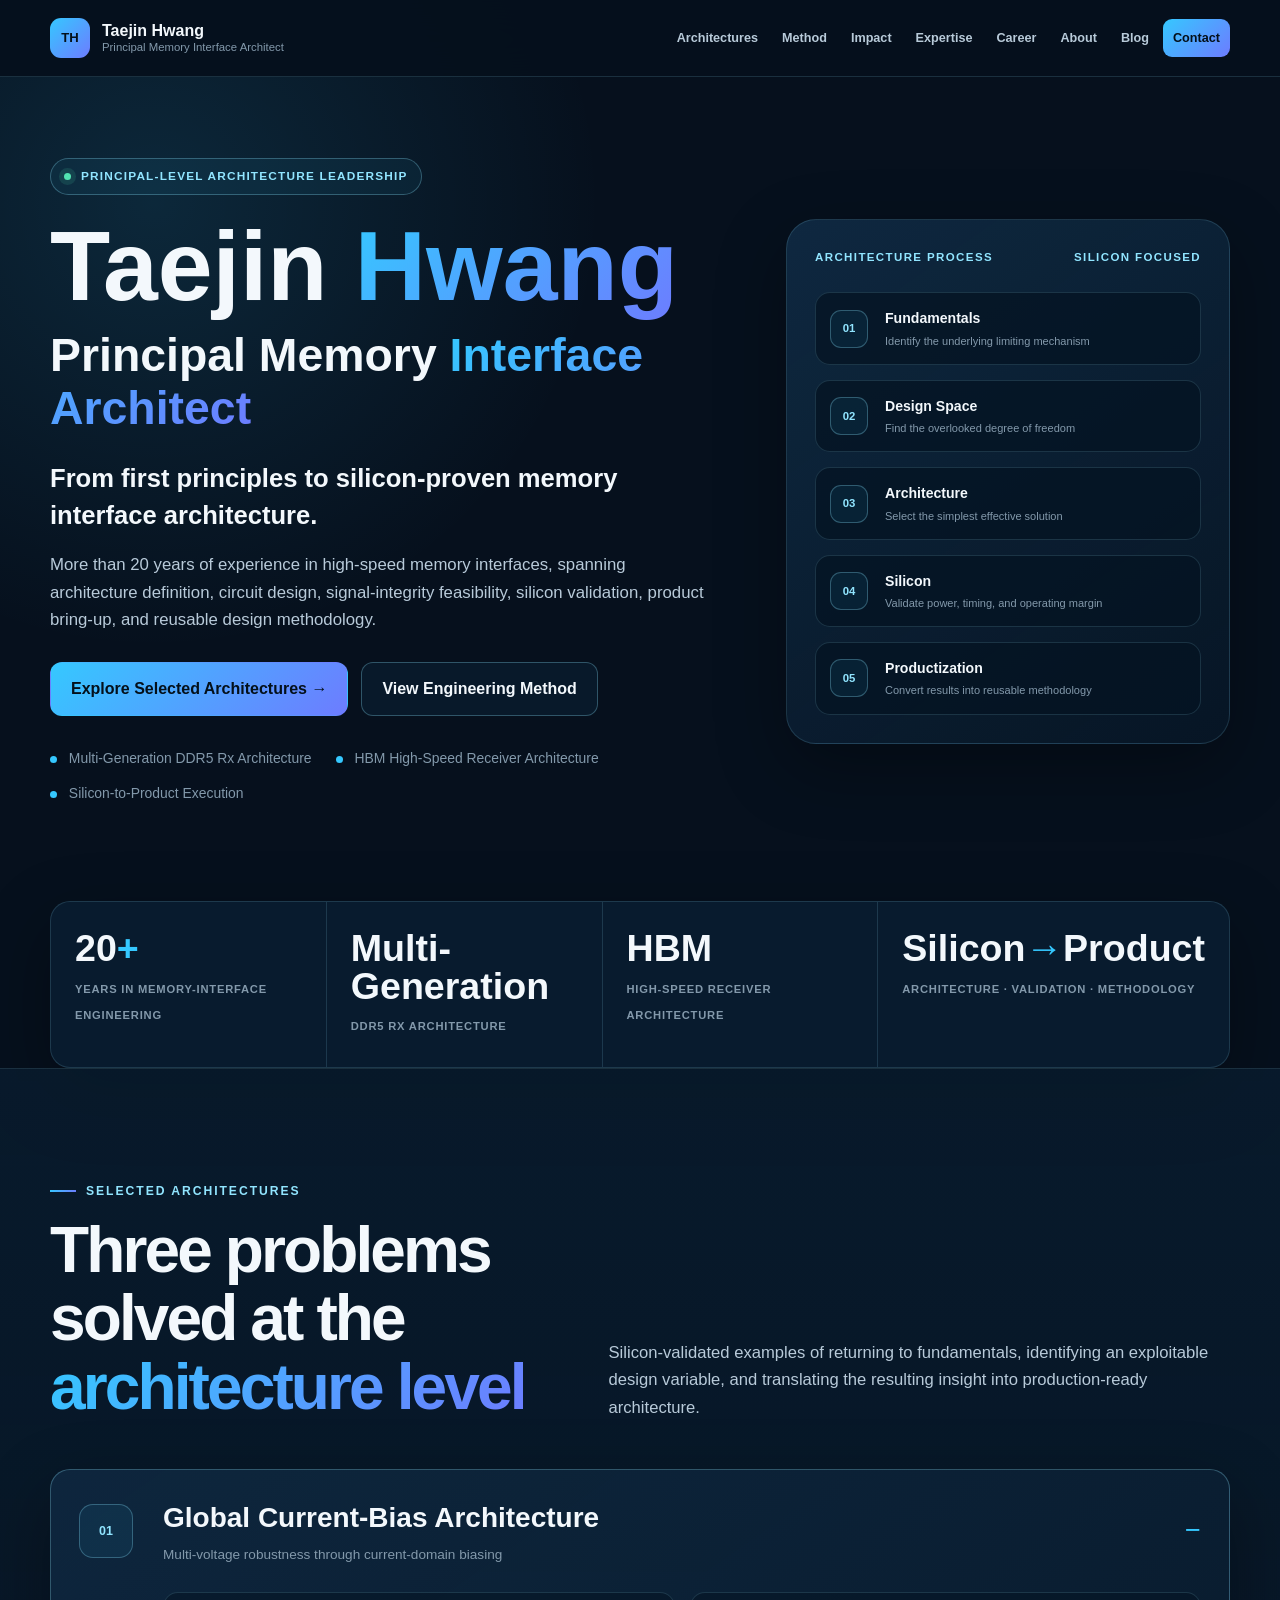
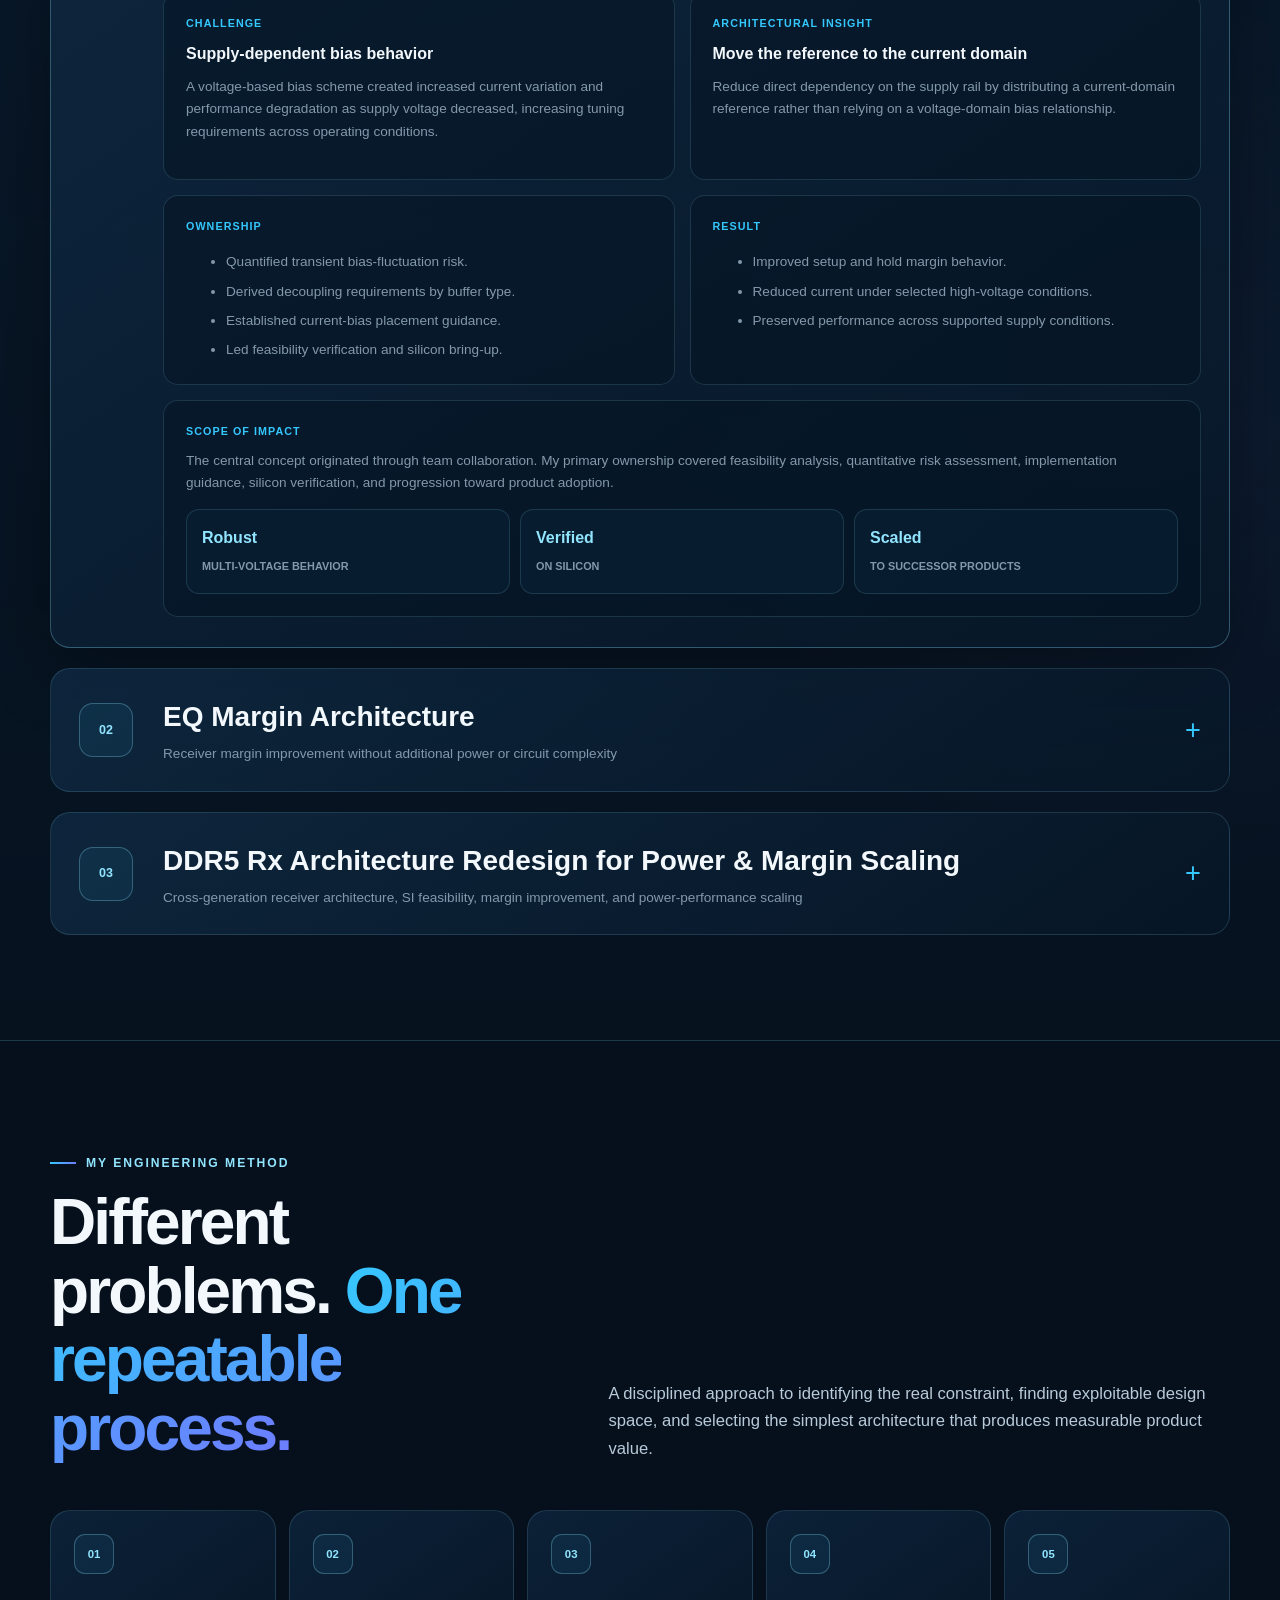
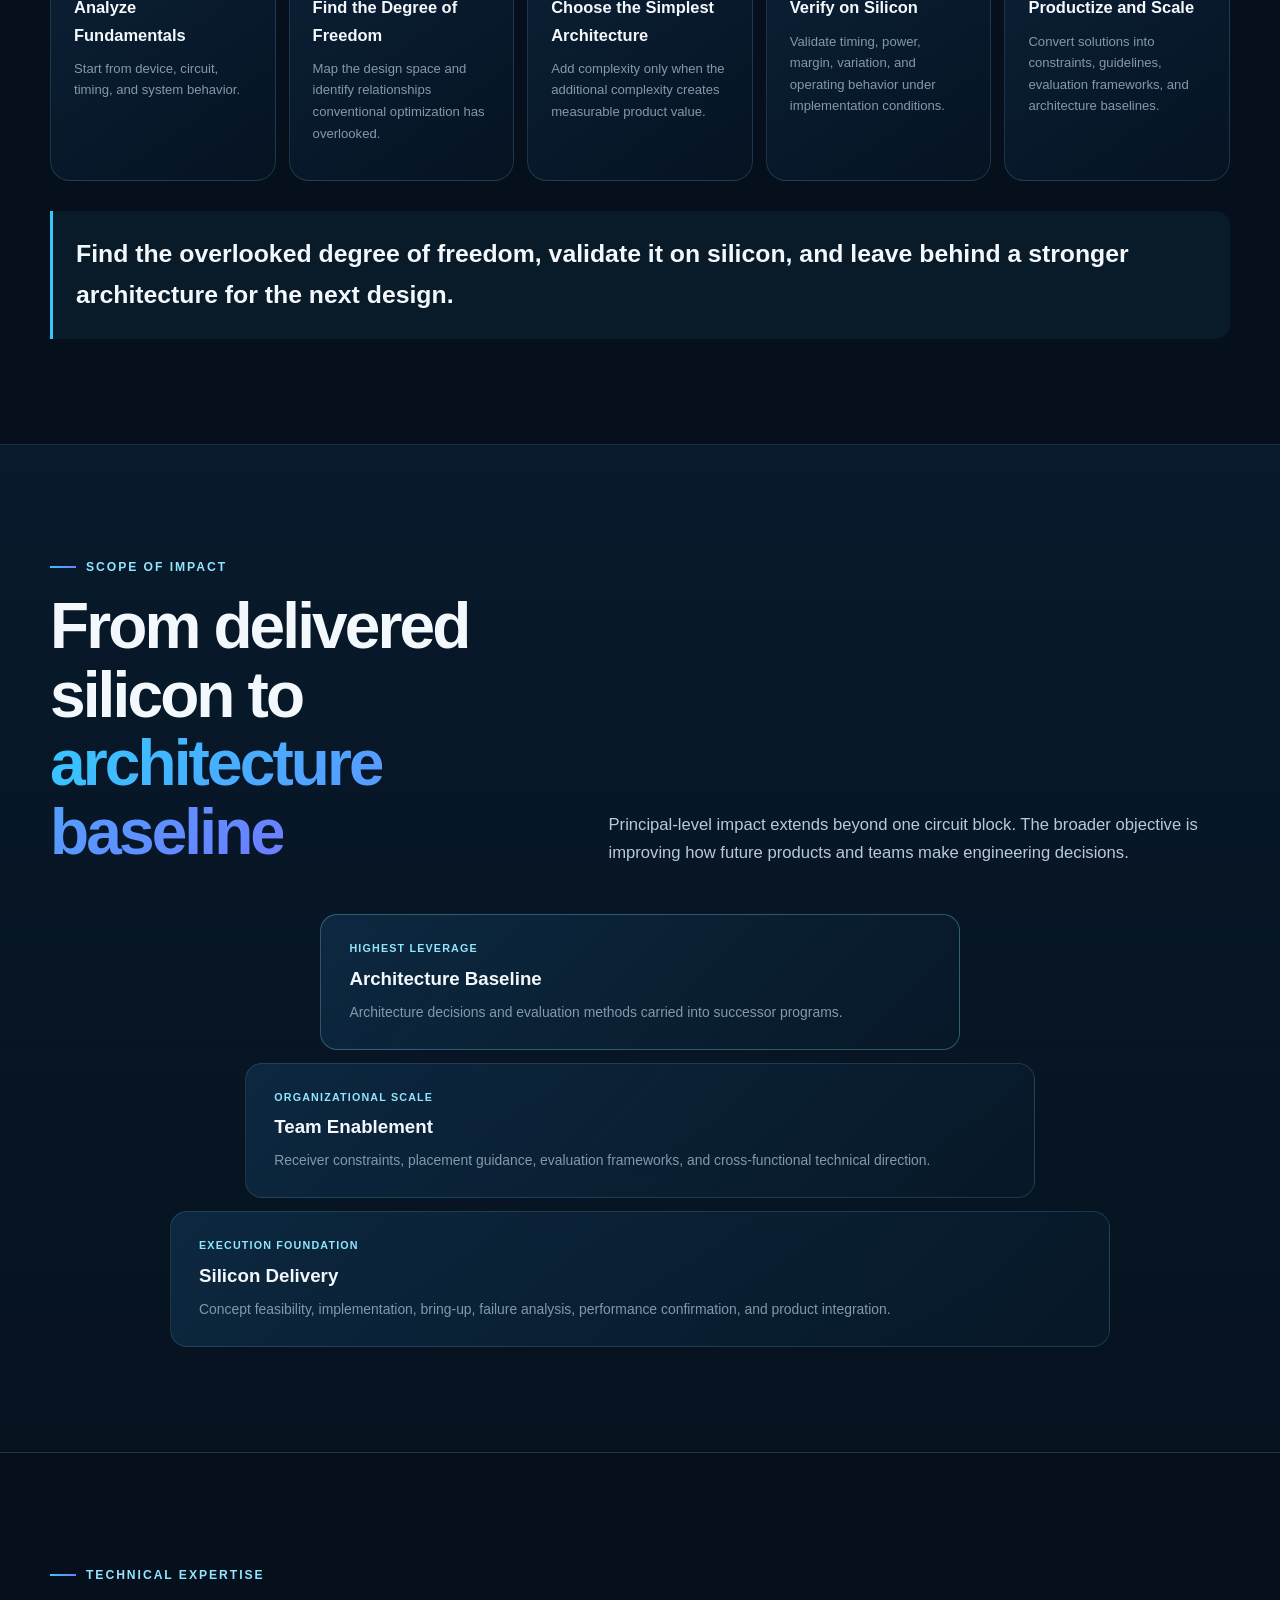
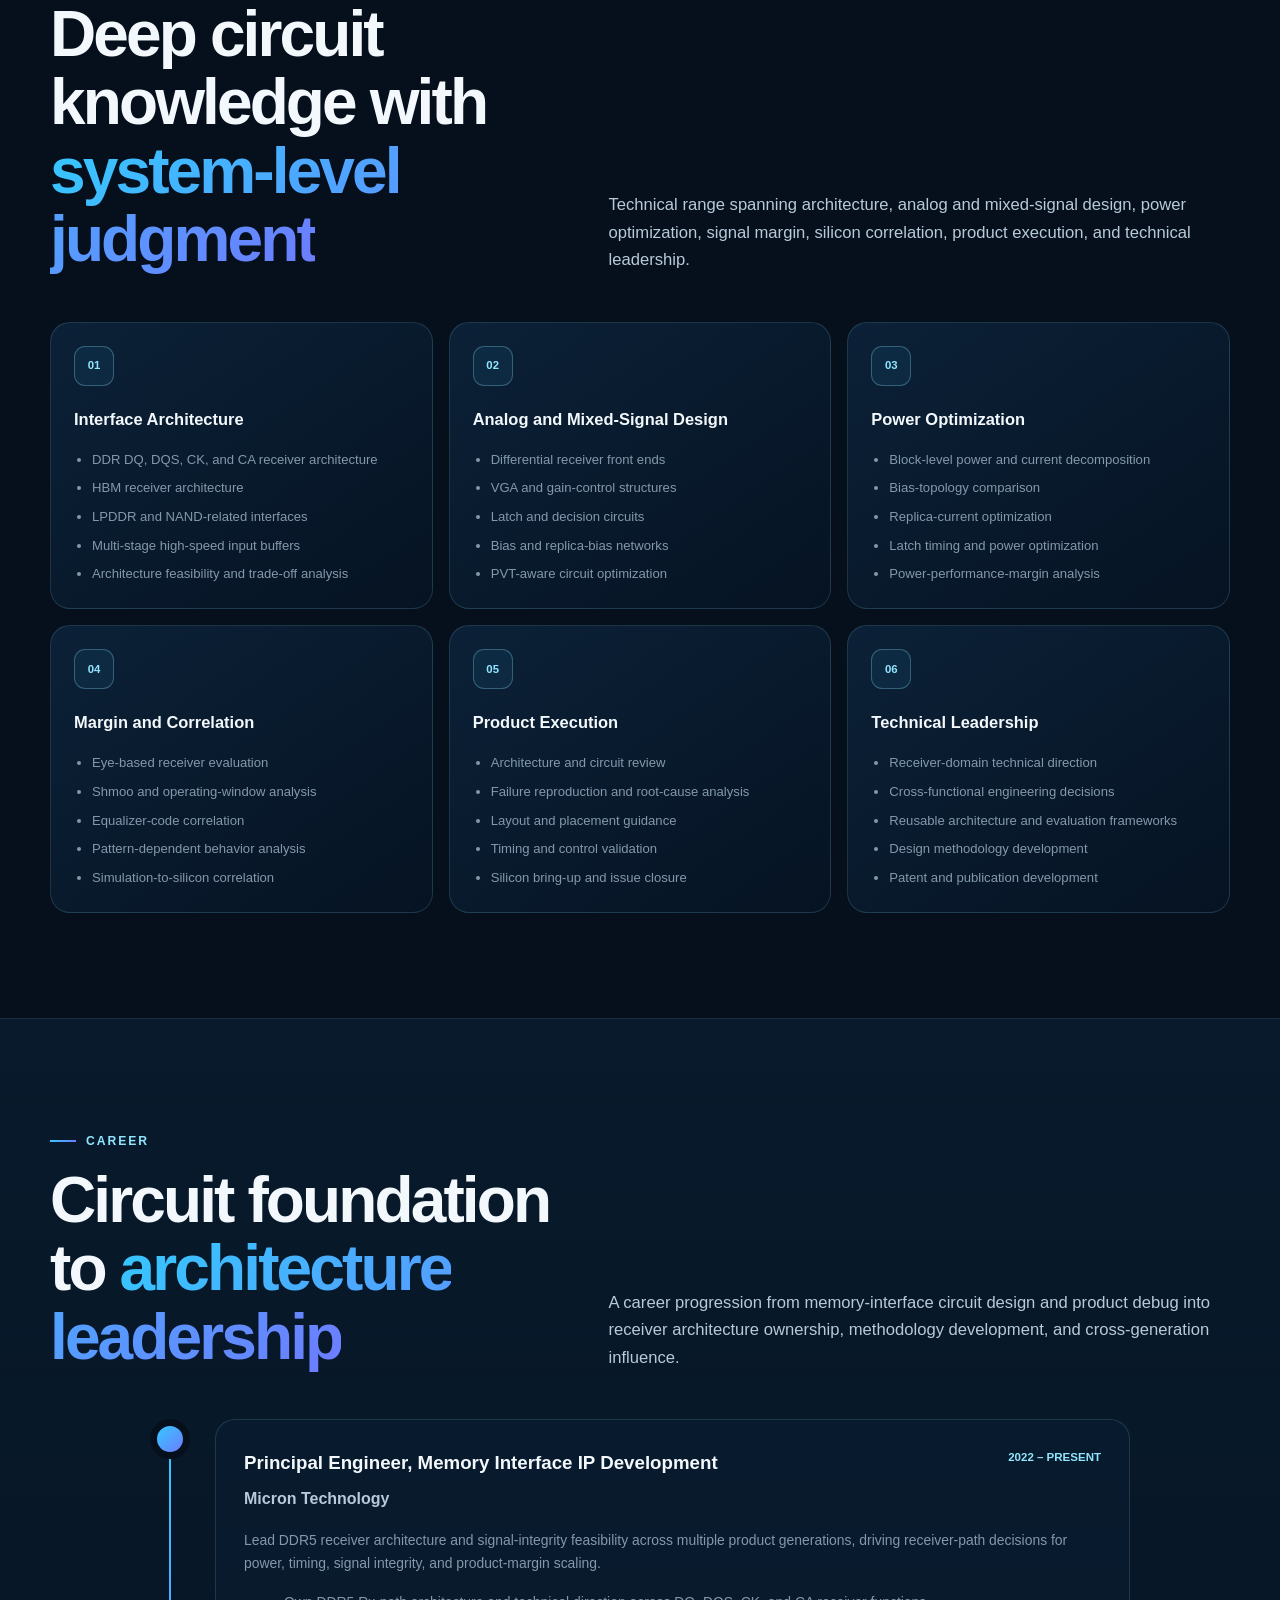
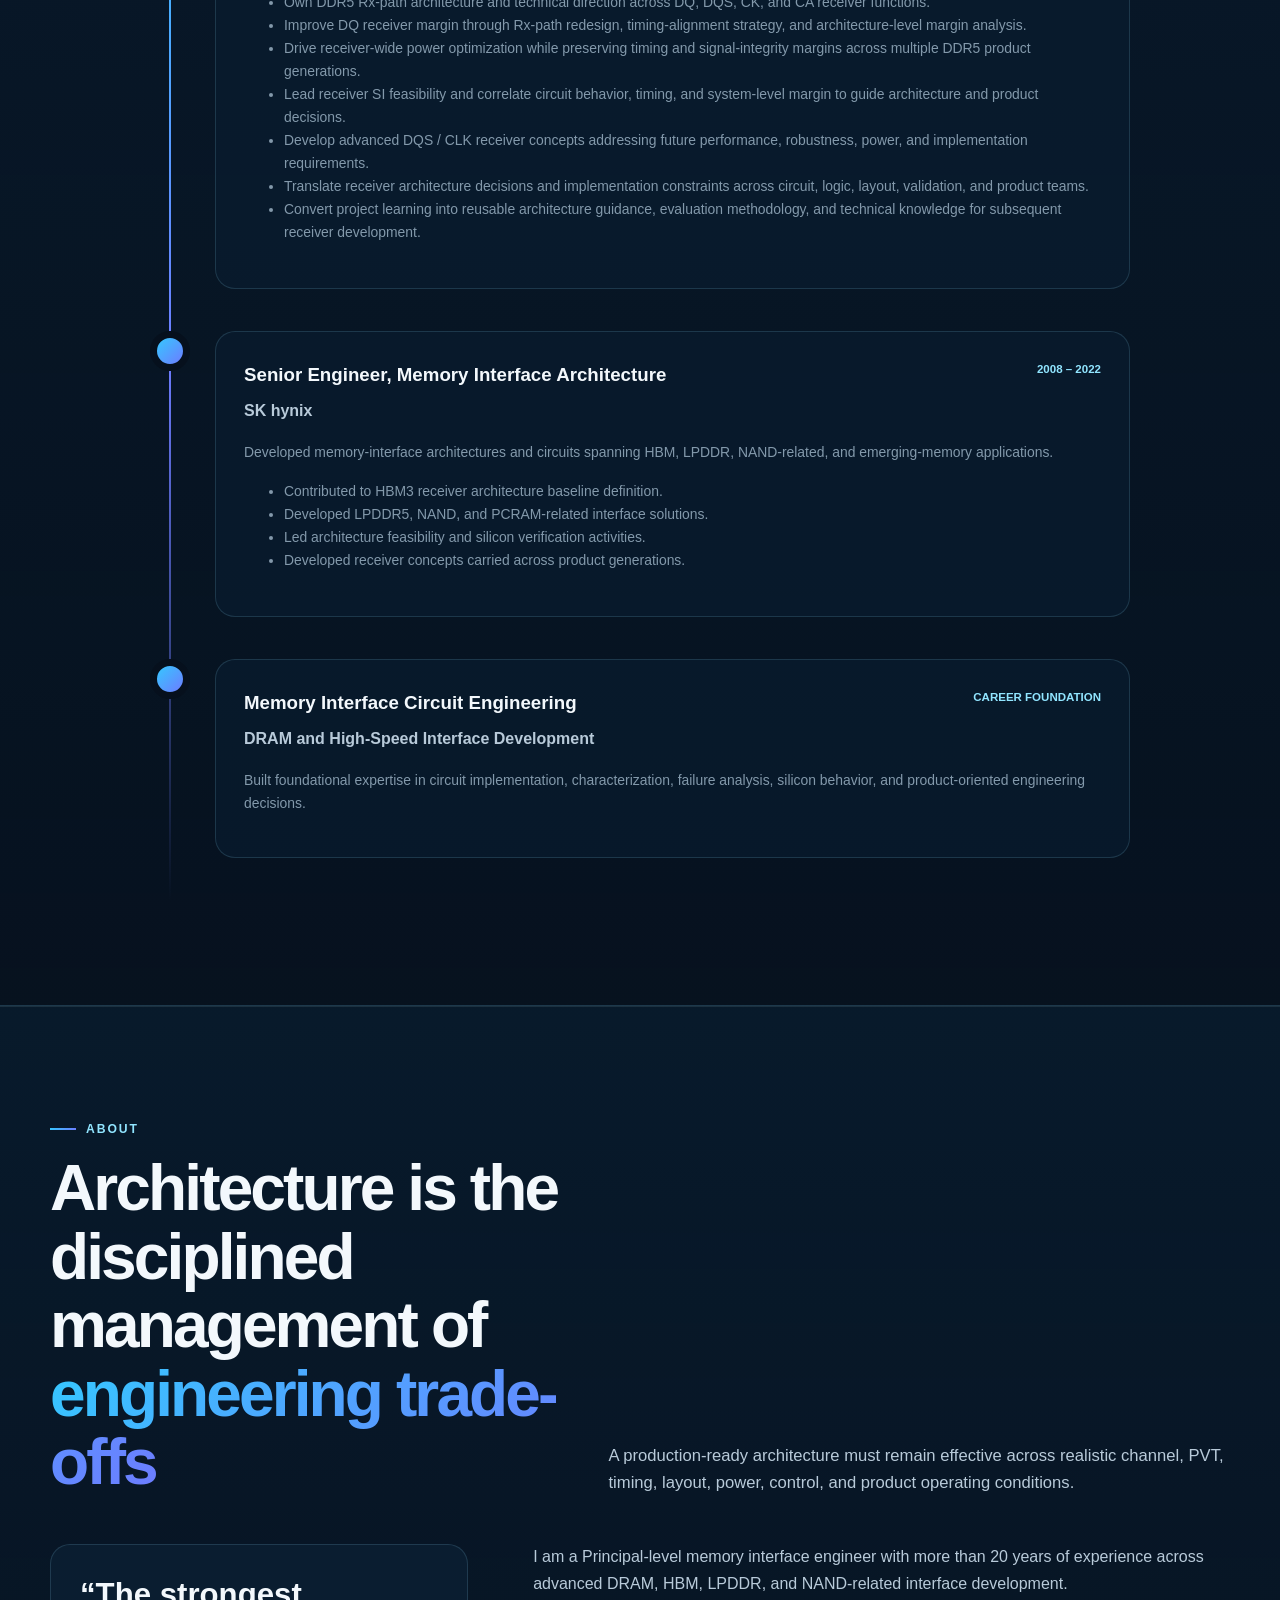
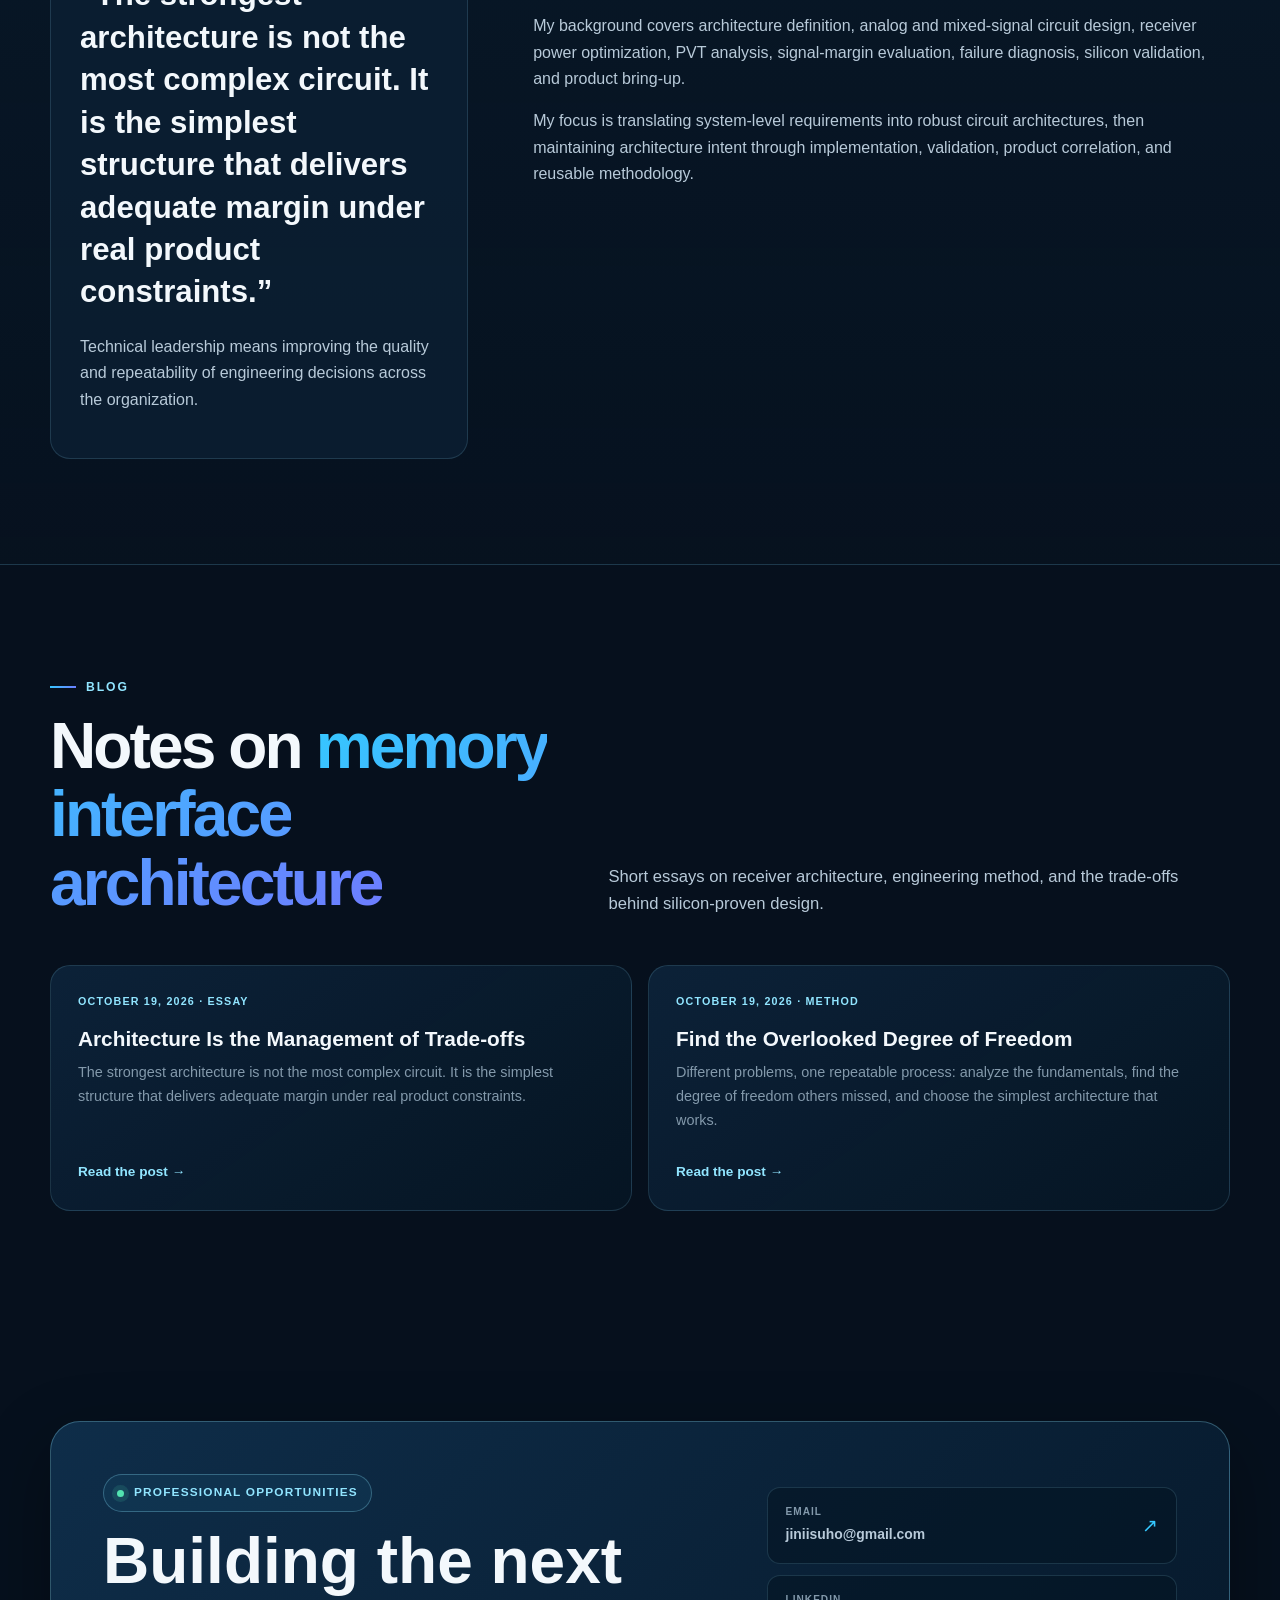
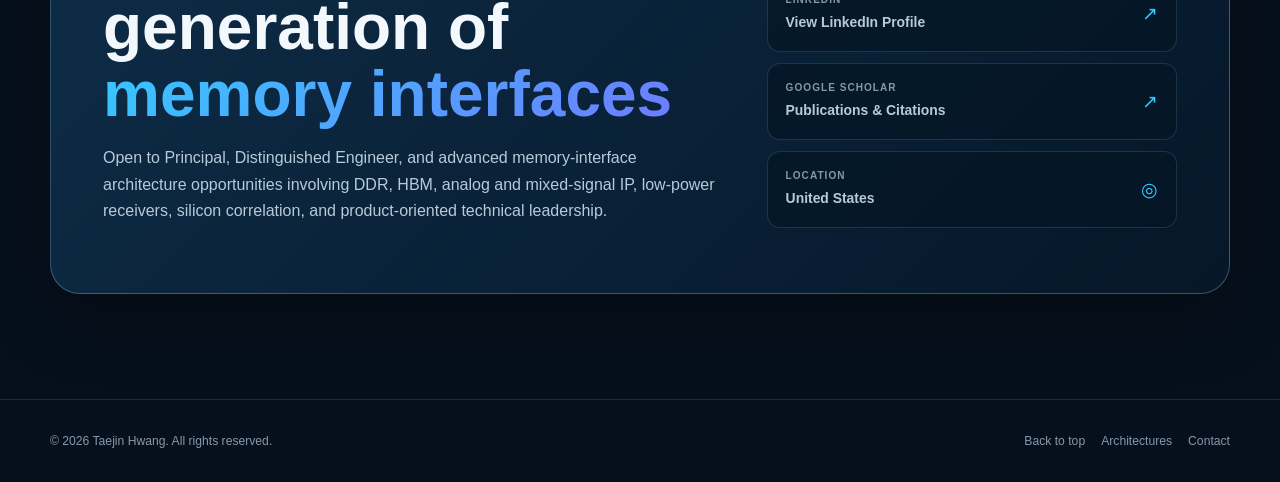
==== commit 754762e6: "Add files via upload" ====
--- a/index.html
+++ b/index.html
@@ -444,24 +444,6 @@
 </summary>
 
 <div class="case-content">
-<figure class="case-figure">
-<svg viewBox="0 0 560 265" role="img" aria-label="PDN impedance versus frequency with package inductance and decap curves">
-<defs><marker id="ar2" viewBox="0 0 10 10" refX="9" refY="5" markerWidth="7" markerHeight="7" orient="auto-start-reverse"><path d="M0,0 L10,5 L0,10 z" fill="#8399ab"/></marker></defs>
-<line x1="60" y1="225" x2="535" y2="225" stroke="#8399ab" stroke-width="2" marker-end="url(#ar2)"/>
-<line x1="60" y1="225" x2="60" y2="28" stroke="#8399ab" stroke-width="2" marker-end="url(#ar2)"/>
-<text x="30" y="40" fill="#f3f8fc" font-size="16" font-style="italic">Z<tspan dy="4" font-size="12">in</tspan></text>
-<line x1="120" y1="180" x2="330" y2="52" stroke="#ff8a8a" stroke-width="2" stroke-dasharray="7 6"/>
-<line x1="270" y1="52" x2="480" y2="180" stroke="#ff8a8a" stroke-width="2" stroke-dasharray="7 6"/>
-<path d="M60,180 L235,180 L300,72 L365,180 L530,180" fill="none" stroke="#35c8ff" stroke-width="3.5" stroke-linejoin="round"/>
-<circle cx="300" cy="72" r="5.5" fill="#ff8a8a"/>
-<text x="128" y="168" fill="#f3f8fc" font-size="15">(1) Low</text>
-<text x="300" y="42" fill="#f3f8fc" font-size="15" text-anchor="middle">(2) Resonance</text>
-<text x="438" y="168" fill="#f3f8fc" font-size="15">(3) High</text>
-<text x="150" y="92" fill="#8399ab" font-size="14.5">L-pkg curve</text>
-<text x="392" y="92" fill="#8399ab" font-size="14.5">C-decap curve</text>
-<text x="330" y="252" fill="#8399ab" font-size="14.5">Signal frequency (log Hz)</text>
-</svg>
-</figure>
 
 
 <div class="case-grid">
@@ -615,32 +597,6 @@
 </summary>
 
 <div class="case-content">
-
-<figure class="case-figure">
-<svg viewBox="0 0 560 215" role="img" aria-label="Decision Feedback Equalizer block diagram">
-<defs><marker id="ar1" viewBox="0 0 10 10" refX="9" refY="5" markerWidth="7" markerHeight="7" orient="auto-start-reverse"><path d="M0,0 L10,5 L0,10 z" fill="#91e5ff"/></marker></defs>
-<text x="6" y="106" fill="#f3f8fc" font-size="17" font-style="italic">r(n)</text>
-<line x1="46" y1="100" x2="72" y2="100" stroke="#91e5ff" stroke-width="2.5" marker-end="url(#ar1)"/>
-<rect x="76" y="68" width="142" height="64" rx="8" fill="rgba(53,200,255,.07)" stroke="#35c8ff" stroke-width="2"/>
-<text x="147" y="97" fill="#f3f8fc" font-size="17" text-anchor="middle" font-weight="700">N-tap LFE</text>
-<text x="147" y="120" fill="#8399ab" font-size="14" text-anchor="middle" font-style="italic">f(n)</text>
-<line x1="218" y1="100" x2="248" y2="100" stroke="#91e5ff" stroke-width="2.5" marker-end="url(#ar1)"/>
-<circle cx="270" cy="100" r="18" fill="rgba(53,200,255,.07)" stroke="#35c8ff" stroke-width="2"/>
-<text x="270" y="108" fill="#f3f8fc" font-size="20" text-anchor="middle" font-weight="700">+</text>
-<line x1="288" y1="100" x2="520" y2="100" stroke="#91e5ff" stroke-width="2.5" marker-end="url(#ar1)"/>
-<text x="498" y="86" fill="#f3f8fc" font-size="17" font-style="italic">e(n)</text>
-<line x1="440" y1="100" x2="440" y2="152" stroke="#91e5ff" stroke-width="2.5"/>
-<circle cx="440" cy="100" r="4" fill="#91e5ff"/>
-<rect x="362" y="152" width="156" height="46" rx="8" fill="rgba(53,200,255,.07)" stroke="#35c8ff" stroke-width="2"/>
-<text x="440" y="180" fill="#f3f8fc" font-size="15.5" text-anchor="middle" font-weight="700">Symbol Detector</text>
-<line x1="362" y1="175" x2="296" y2="175" stroke="#91e5ff" stroke-width="2.5" marker-end="url(#ar1)"/>
-<rect x="118" y="152" width="174" height="46" rx="8" fill="rgba(53,200,255,.07)" stroke="#35c8ff" stroke-width="2"/>
-<text x="205" y="172" fill="#f3f8fc" font-size="15.5" text-anchor="middle" font-weight="700">M-tap Feedback</text>
-<text x="205" y="191" fill="#8399ab" font-size="13.5" text-anchor="middle" font-style="italic">b(n&#8722;z)</text>
-<line x1="270" y1="152" x2="270" y2="124" stroke="#91e5ff" stroke-width="2.5" marker-end="url(#ar1)"/>
-<text x="252" y="146" fill="#f3f8fc" font-size="18">&#8722;</text>
-</svg>
-</figure>
 <div class="case-grid">
 
 <div class="case-block">
@@ -773,26 +729,6 @@
 </summary>
 
 <div class="case-content">
-<figure class="case-figure">
-<svg viewBox="0 0 560 265" role="img" aria-label="Active CTLE frequency response: DC gain, zero, peaking pole">
-<defs><marker id="ar3" viewBox="0 0 10 10" refX="9" refY="5" markerWidth="7" markerHeight="7" orient="auto-start-reverse"><path d="M0,0 L10,5 L0,10 z" fill="#8399ab"/></marker></defs>
-<line x1="60" y1="225" x2="535" y2="225" stroke="#8399ab" stroke-width="2" marker-end="url(#ar3)"/>
-<line x1="60" y1="225" x2="60" y2="28" stroke="#8399ab" stroke-width="2" marker-end="url(#ar3)"/>
-<text x="24" y="40" fill="#f3f8fc" font-size="16" font-style="italic">|Av|</text>
-<line x1="60" y1="172" x2="330" y2="172" stroke="#8399ab" stroke-width="1.6" stroke-dasharray="6 6"/>
-<path d="M60,172 L205,172 C255,172 285,150 315,118 C340,92 355,82 368,84 C395,88 420,140 460,180 C490,208 515,216 532,218" fill="none" stroke="#35c8ff" stroke-width="3.5" stroke-linecap="round"/>
-<circle cx="368" cy="84" r="5.5" fill="#52e3b1"/>
-<line x1="228" y1="225" x2="228" y2="180" stroke="#8399ab" stroke-width="1.4" stroke-dasharray="4 5"/>
-<line x1="312" y1="225" x2="312" y2="128" stroke="#8399ab" stroke-width="1.4" stroke-dasharray="4 5"/>
-<line x1="368" y1="225" x2="368" y2="96" stroke="#8399ab" stroke-width="1.4" stroke-dasharray="4 5"/>
-<text x="96" y="160" fill="#f3f8fc" font-size="15">DC gain</text>
-<text x="216" y="247" fill="#8399ab" font-size="14.5">&#969;<tspan dy="3" font-size="11">z</tspan></text>
-<text x="298" y="247" fill="#8399ab" font-size="14.5">&#969;<tspan dy="3" font-size="11">p1</tspan></text>
-<text x="352" y="247" fill="#8399ab" font-size="14.5">&#969;<tspan dy="3" font-size="11">p2</tspan></text>
-<text x="392" y="66" fill="#f3f8fc" font-size="15">Peak = g<tspan dy="3" font-size="11">m</tspan><tspan dy="-3">&#183;R</tspan><tspan dy="3" font-size="11">D</tspan></text>
-<text x="120" y="66" fill="#8399ab" font-size="14.5">&#969;z = 1 / (Rs&#183;Cs)</text>
-</svg>
-</figure>
 
 
 <div class="case-grid">
--- a/style.css
+++ b/style.css
@@ -1487,28 +1487,3 @@
 }
 
 }
-
-/* ==========================================================
-   CASE FIGURES (2026-10-20)
-   Redrawn notebook diagrams placed inside the case studies,
-   styled to match the case blocks.
-   ========================================================== */
-
-.case-figure {
-margin: 4px auto 20px;
-max-width: 600px;
-padding: 20px 18px 12px;
-border: 1px solid var(--border);
-border-radius: 15px;
-background-color: rgba(5,20,34,.53);
-background-image:
-linear-gradient(rgba(145,229,255,.045) 1px, transparent 1px),
-linear-gradient(90deg, rgba(145,229,255,.045) 1px, transparent 1px);
-background-size: 22px 22px;
-}
-
-.case-figure svg {
-display: block;
-width: 100%;
-height: auto;
-}
